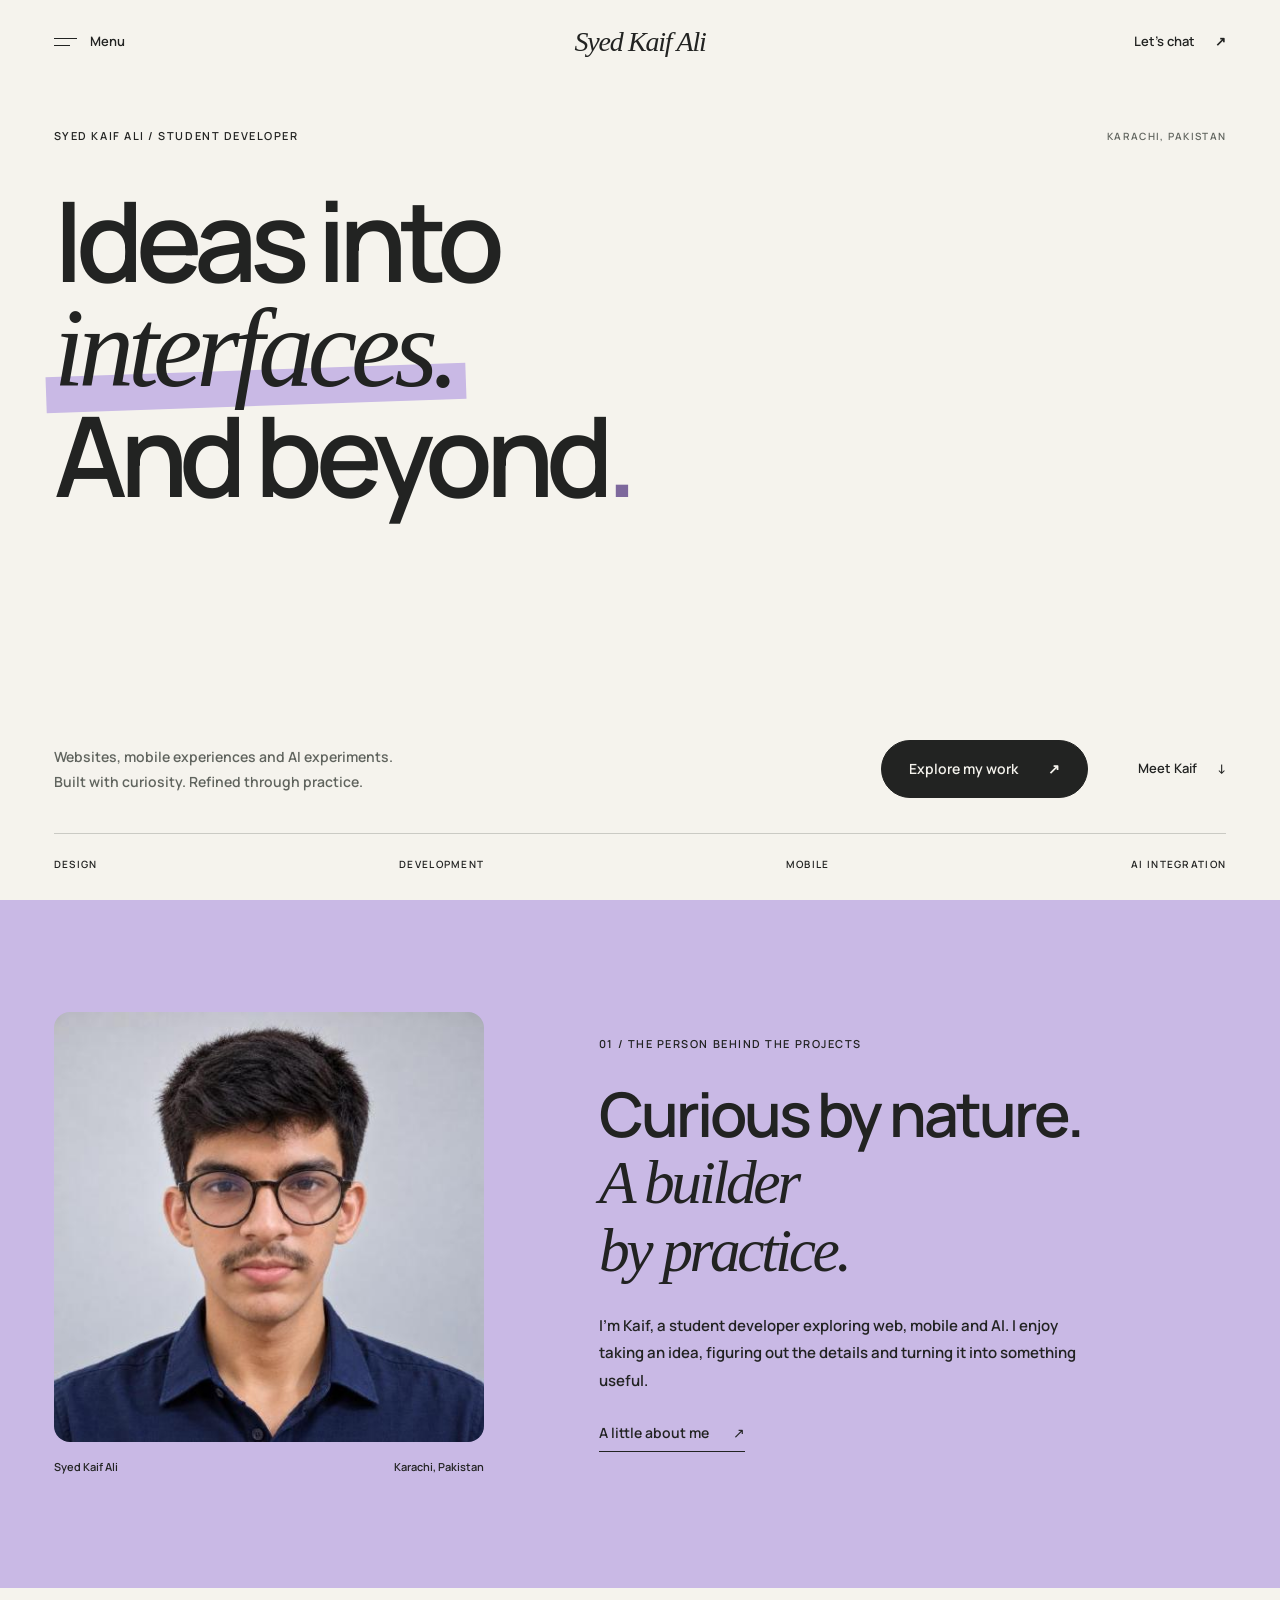
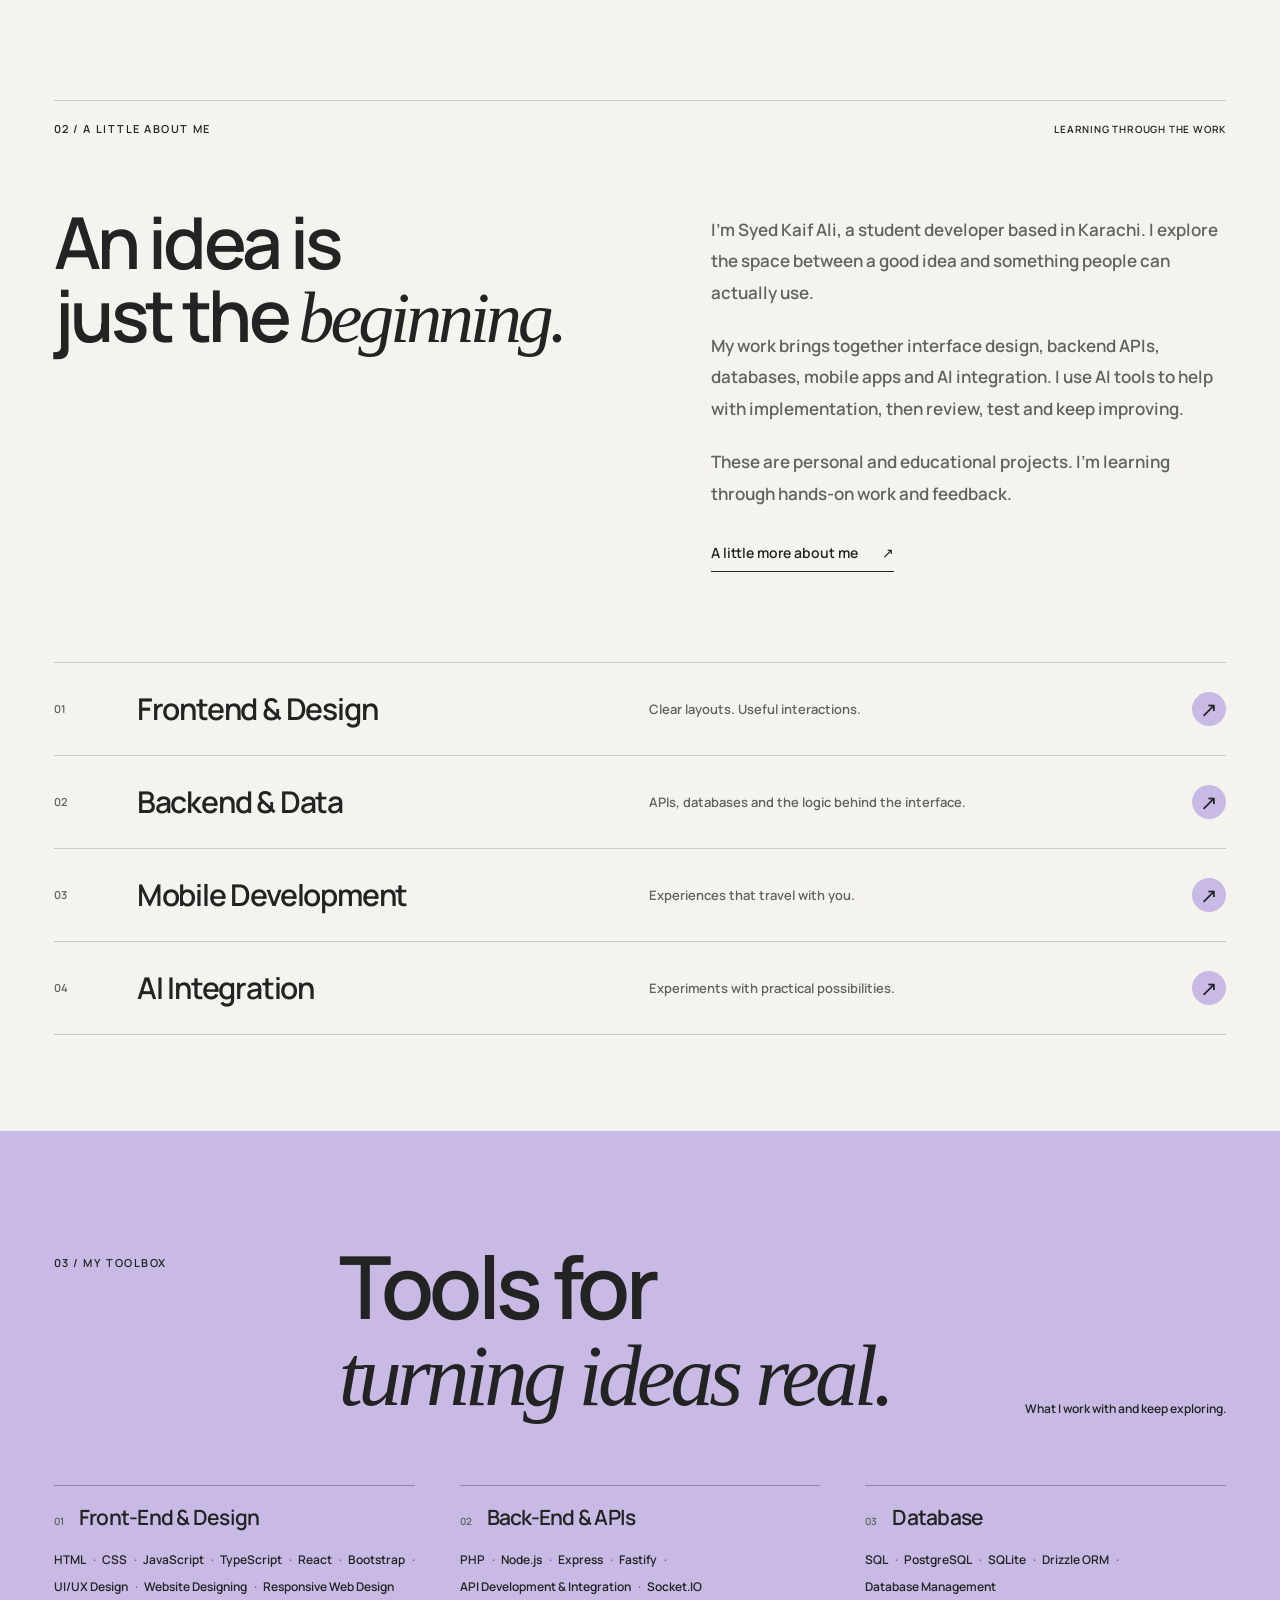
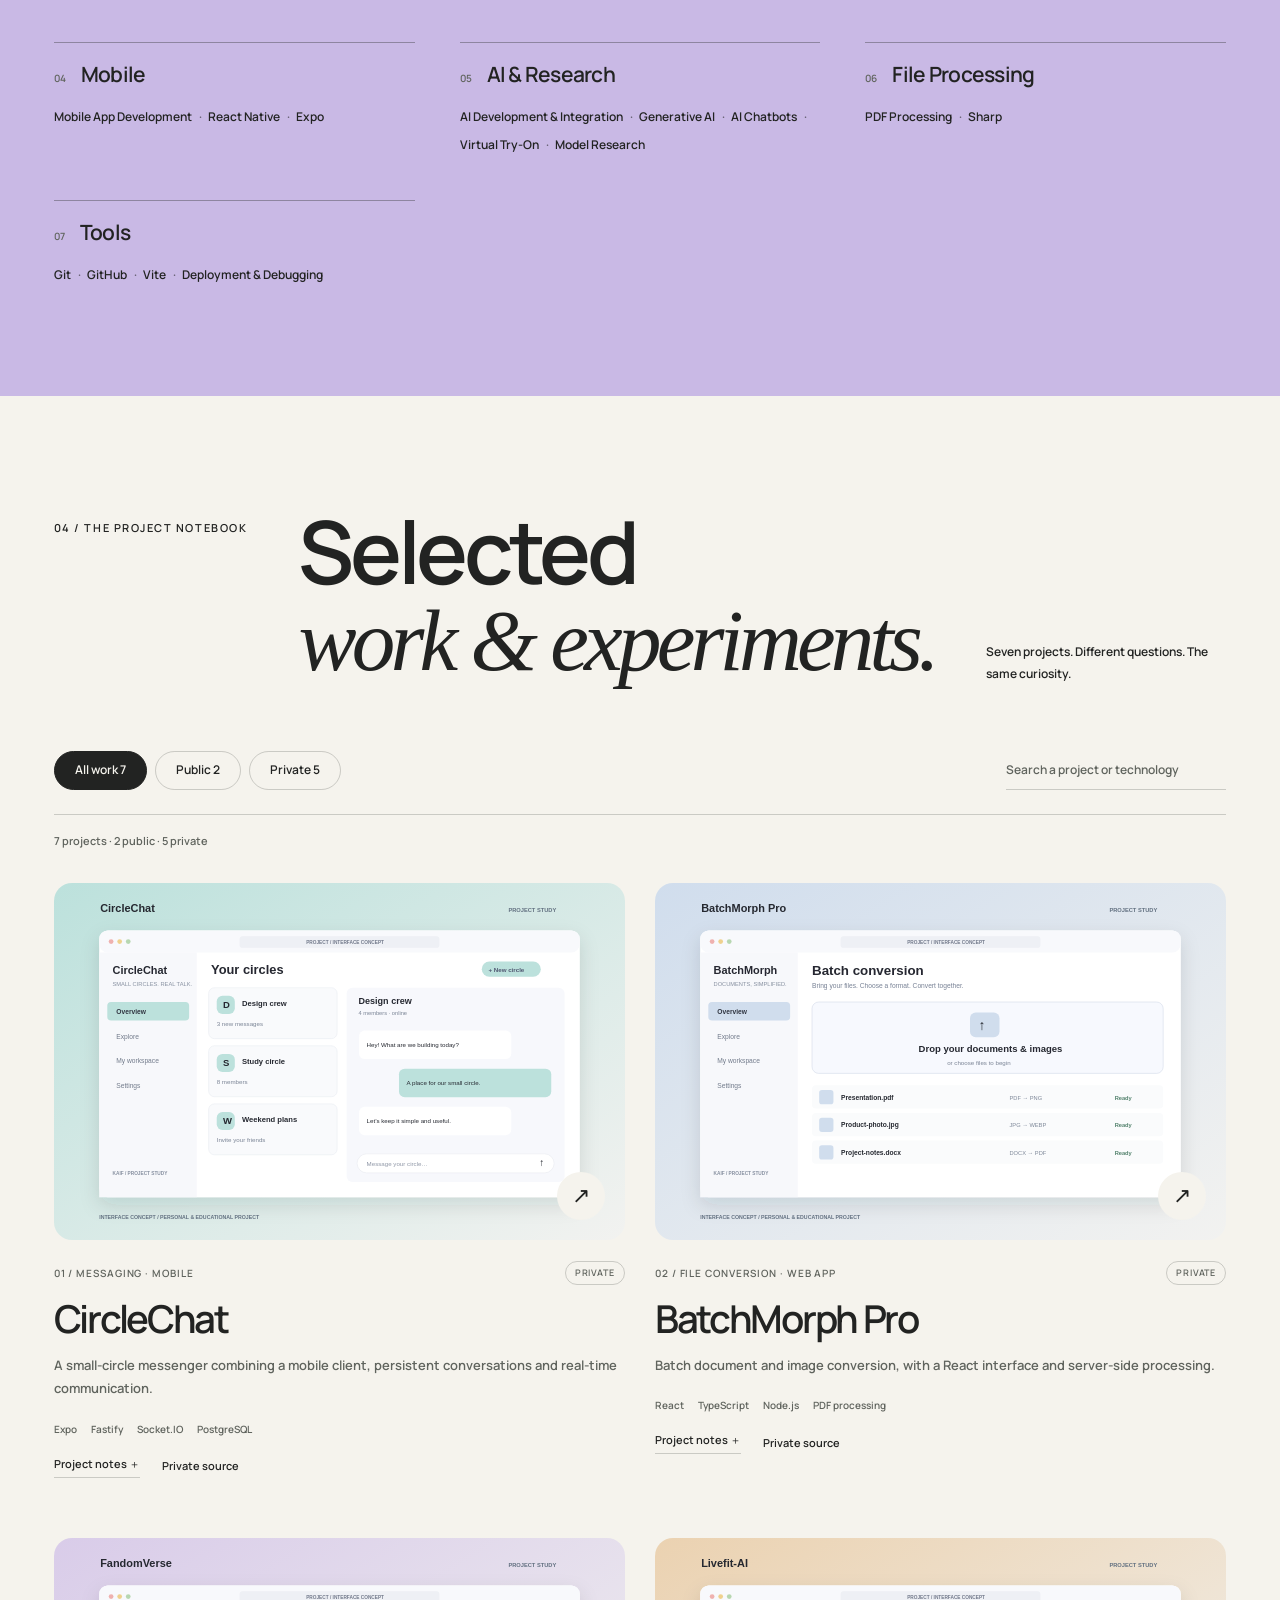
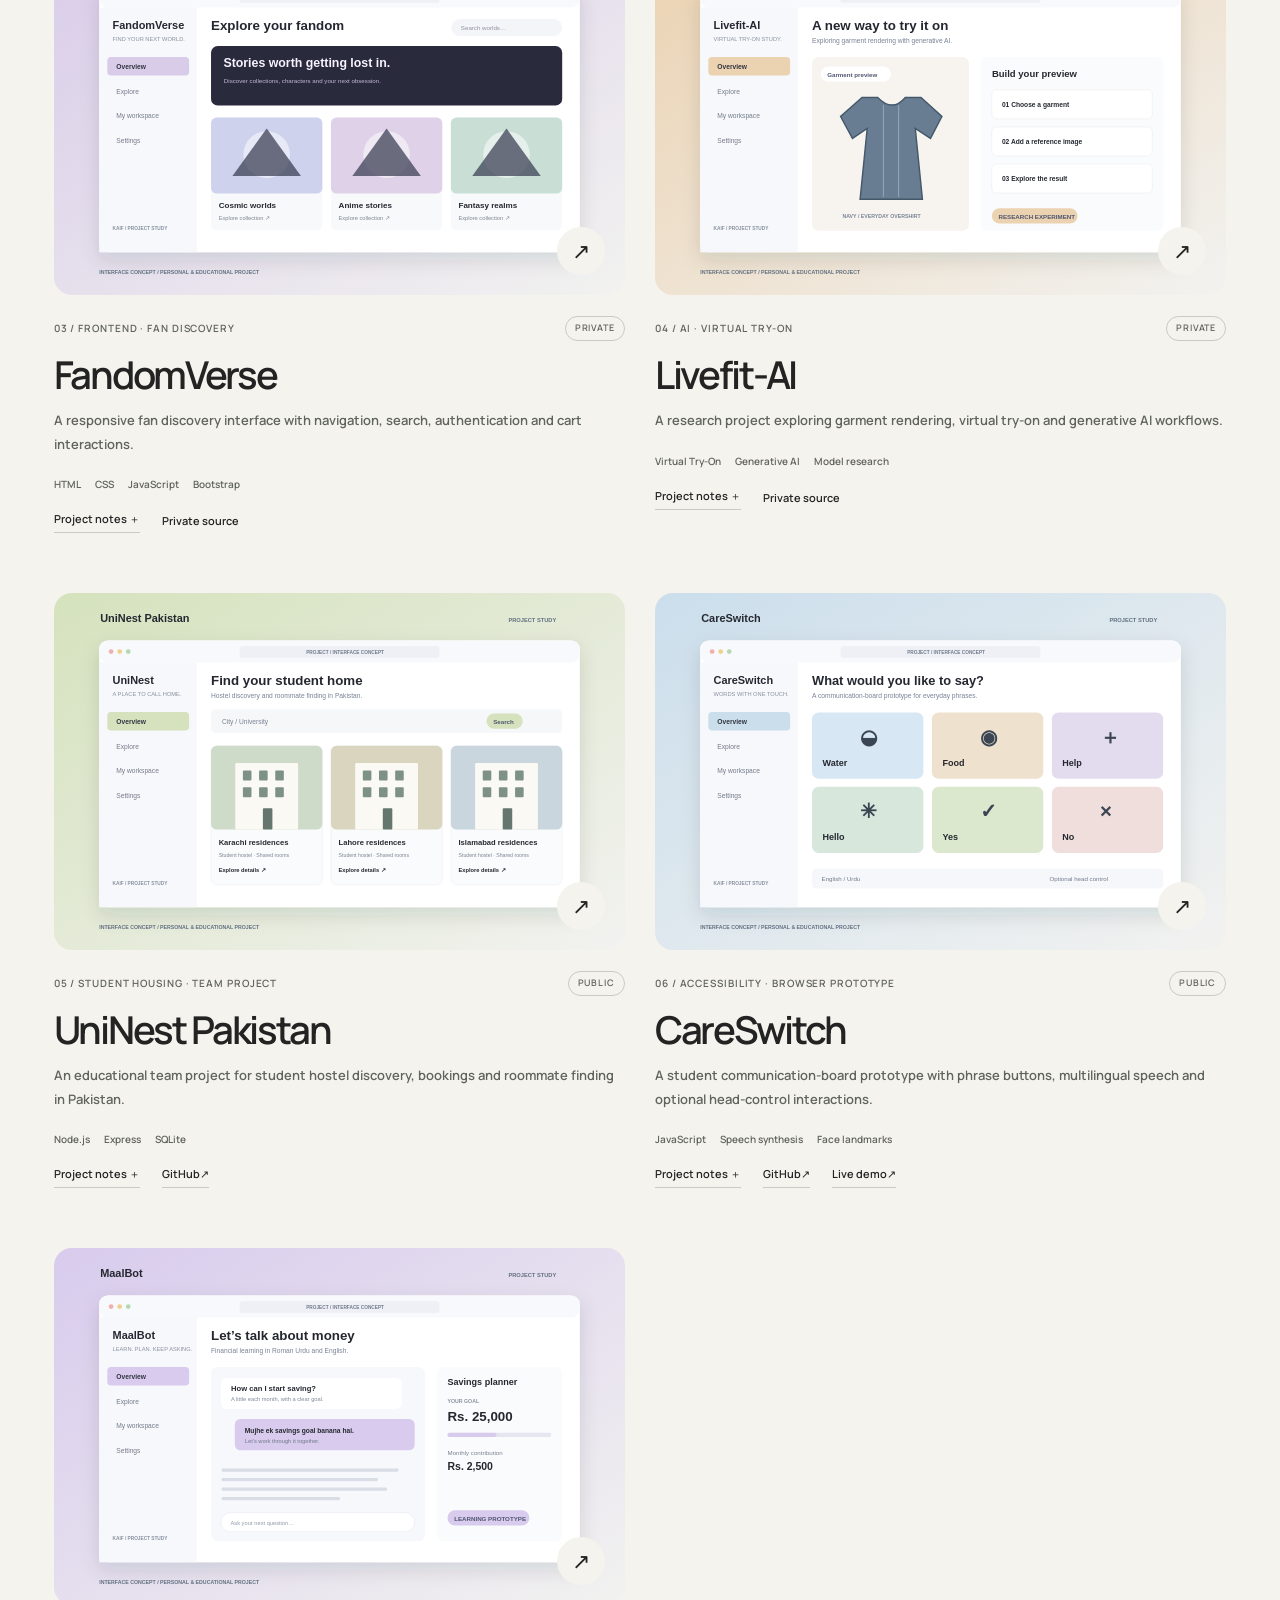
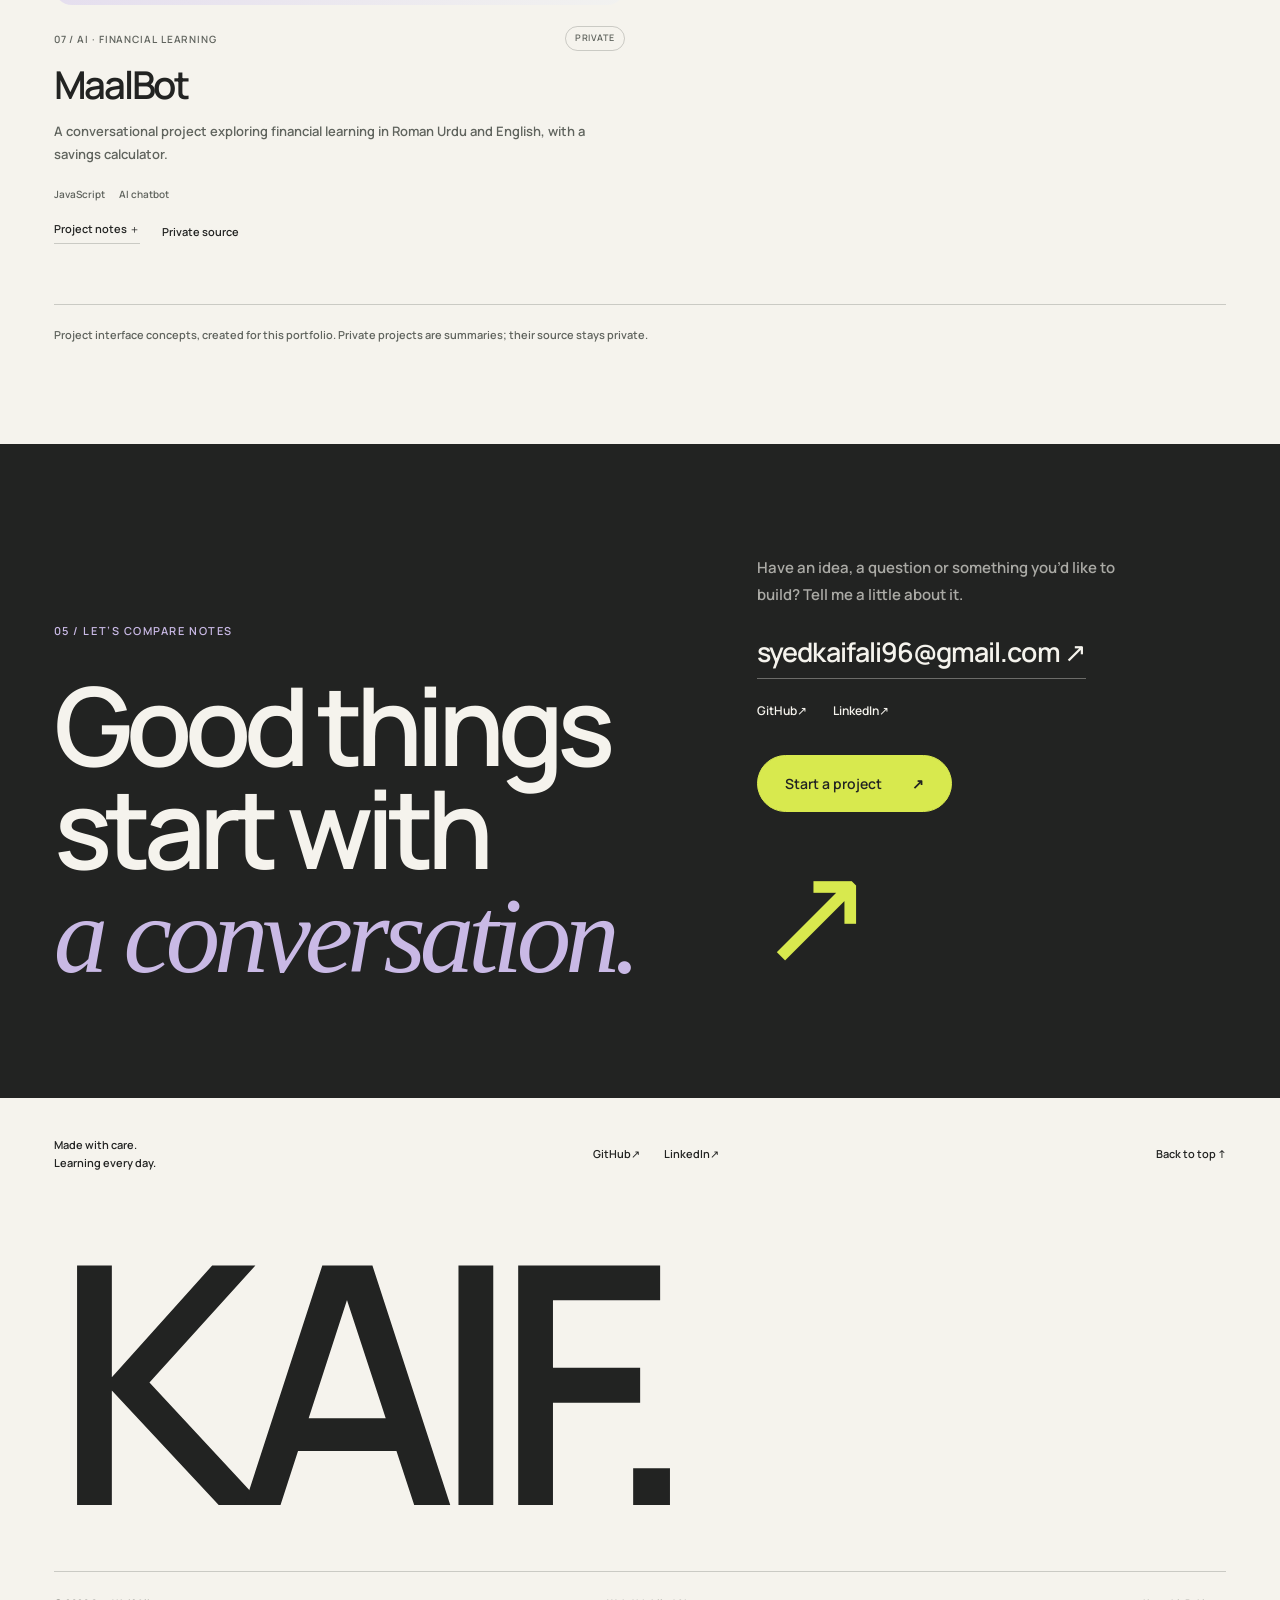
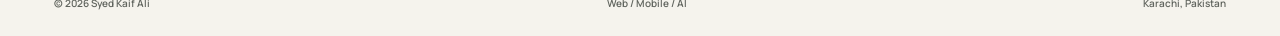
==== index.html @ d88ecb2f "Replace opening hero and fix project cover cropping and card overflow" ====
<!doctype html><html lang="en"><head><meta charset="utf-8"><meta name="viewport" content="width=device-width,initial-scale=1"><meta name="theme-color" content="#f5f3ed"><meta name="description" content="Student developer in Karachi exploring web, mobile and AI through practical projects. Explore my work, skills and ideas."><meta property="og:title" content="Syed Kaif Ali — Web, Mobile &amp; AI"><meta property="og:description" content="Student developer in Karachi exploring web, mobile and AI through practical projects. Explore my work, skills and ideas."><meta property="og:type" content="website"><meta property="og:image" content="https://syedkaifali96.github.io/kaif-web-demo/assets/kaif-photo.png"><title>Syed Kaif Ali — Web, Mobile &amp; AI</title><link rel="icon" type="image/svg+xml" href="assets/favicon.svg"><link rel="preload" href="assets/manrope.woff2" as="font" type="font/woff2" crossorigin><link rel="stylesheet" href="portfolio-v2.css?v=20261015-2"><script defer src="portfolio-v2.js"></script></head><body class="page-home"><a class="skip-link" href="#main">Skip to content</a><header class="site-nav" id="site-nav"><div class="nav-inner"><button class="nav-menu" id="menu-toggle" type="button" aria-controls="menu-panel" aria-expanded="false"><span class="menu-icon" aria-hidden="true"><span></span><span></span></span><span class="menu-label">Menu</span></button><a class="nav-brand" href="#top" aria-label="Syed Kaif Ali home">Syed Kaif Ali</a><a class="nav-contact" href="#Contact">Let’s chat <span aria-hidden="true">↗</span></a></div></header><dialog class="menu-panel" id="menu-panel" aria-labelledby="menu-title"><div class="menu-head"><p class="menu-title" id="menu-title">Explore / Kaif</p><button class="menu-close" type="button" aria-label="Close navigation">Close <span aria-hidden="true">×</span></button></div><nav class="menu-links" aria-label="Main navigation"><a href="#top"><span class="menu-link-number">01</span><span class="menu-link-name">Home</span><span aria-hidden="true">↗</span></a><a href="#about"><span class="menu-link-number">02</span><span class="menu-link-name">About</span><span aria-hidden="true">↗</span></a><a href="#skills"><span class="menu-link-number">03</span><span class="menu-link-name">Skills</span><span aria-hidden="true">↗</span></a><a href="#selected-work"><span class="menu-link-number">04</span><span class="menu-link-name">Selected work</span><span aria-hidden="true">↗</span></a><a href="#Contact"><span class="menu-link-number">05</span><span class="menu-link-name">Contact</span><span aria-hidden="true">↗</span></a></nav><div class="menu-bottom"><a href="mailto:syedkaifali96@gmail.com">syedkaifali96@gmail.com</a><div><a href="https://github.com/syedkaifali96" target="_blank" rel="noopener noreferrer">GitHub<span aria-hidden="true">↗</span></a><a href="https://www.linkedin.com/in/syed-kaif-ali-10b667430/" target="_blank" rel="noopener noreferrer">LinkedIn<span aria-hidden="true">↗</span></a></div><p>Karachi, Pakistan / English &amp; Urdu</p></div></dialog><main id="main"><section class="intro-hero" id="top" aria-labelledby="hero-title"><div class="intro-kicker"><p class="eyebrow">SYED KAIF ALI / STUDENT DEVELOPER</p><span class="intro-location">KARACHI, PAKISTAN</span></div><h1 id="hero-title">Ideas into<br><em>interfaces.</em><br>And beyond<span class="hero-period">.</span></h1><div class="intro-bottom"><p>Websites, mobile experiences and AI experiments.<br>Built with curiosity. Refined through practice.</p><a class="pill-button" href="#selected-work">Explore my work <span aria-hidden="true">↗</span></a><a class="intro-scroll" href="#statement" aria-label="Meet the person behind the projects">Meet Kaif <span aria-hidden="true">↓</span></a></div><div class="intro-strip"><span>DESIGN</span><span>DEVELOPMENT</span><span>MOBILE</span><span>AI INTEGRATION</span></div></section>
<section class="meet-section section-pad" id="statement" aria-labelledby="statement-title"><figure class="meet-portrait"><img src="assets/kaif-photo.png" width="460" height="460" loading="lazy" alt="Syed Kaif Ali wearing glasses and a navy shirt"><figcaption><span>Syed Kaif Ali</span><span>Karachi, Pakistan</span></figcaption></figure><div class="meet-copy"><p class="eyebrow">01 / THE PERSON BEHIND THE PROJECTS</p><h2 id="statement-title">Curious by nature.<br><em>A builder<br>by practice.</em></h2><p>I’m Kaif, a student developer exploring web, mobile and AI. I enjoy taking an idea, figuring out the details and turning it into something useful.</p><a class="text-link" href="#about">A little about me <span aria-hidden="true">↗</span></a></div></section>
<section class="about-section section-pad" id="about" aria-labelledby="about-title"><div class="section-top"><p class="eyebrow">02 / A LITTLE ABOUT ME</p><span>LEARNING THROUGH THE WORK</span></div><div class="about-grid"><div class="about-head"><h2 id="about-title">An idea is<br>just the <em>beginning.</em></h2></div><div class="about-copy"><p>I’m Syed Kaif Ali, a student developer based in Karachi. I explore the space between a good idea and something people can actually use.</p><p>My work brings together interface design, backend APIs, databases, mobile apps and AI integration. I use AI tools to help with implementation, then review, test and keep improving.</p><p>These are personal and educational projects. I’m learning through hands-on work and feedback.</p><div class="about-links"><a class="text-link" href="about.html">A little more about me <span aria-hidden="true">↗</span></a></div></div></div><div class="focus-list"><article class="focus-row"><span class="focus-index">01</span><h3>Frontend & Design</h3><p>Clear layouts. Useful interactions.</p><span class="focus-mark" aria-hidden="true">↗</span></article><article class="focus-row"><span class="focus-index">02</span><h3>Backend & Data</h3><p>APIs, databases and the logic behind the interface.</p><span class="focus-mark" aria-hidden="true">↗</span></article><article class="focus-row"><span class="focus-index">03</span><h3>Mobile Development</h3><p>Experiences that travel with you.</p><span class="focus-mark" aria-hidden="true">↗</span></article><article class="focus-row"><span class="focus-index">04</span><h3>AI Integration</h3><p>Experiments with practical possibilities.</p><span class="focus-mark" aria-hidden="true">↗</span></article></div></section>
<section class="skills-section section-pad" id="skills" aria-labelledby="skills-title"><div class="section-heading"><p class="eyebrow">03 / MY TOOLBOX</p><h2 id="skills-title">Tools for<br><em>turning ideas real.</em></h2><p>What I work with and keep exploring.</p></div><div class="skills-grid"><article class="skill-group"><div class="skill-head"><span>01</span><h3>Front-End &amp; Design</h3></div><ul class="skill-tags"><li>HTML</li><li>CSS</li><li>JavaScript</li><li>TypeScript</li><li>React</li><li>Bootstrap</li><li>UI/UX Design</li><li>Website Designing</li><li>Responsive Web Design</li></ul></article><article class="skill-group"><div class="skill-head"><span>02</span><h3>Back-End &amp; APIs</h3></div><ul class="skill-tags"><li>PHP</li><li>Node.js</li><li>Express</li><li>Fastify</li><li>API Development &amp; Integration</li><li>Socket.IO</li></ul></article><article class="skill-group"><div class="skill-head"><span>03</span><h3>Database</h3></div><ul class="skill-tags"><li>SQL</li><li>PostgreSQL</li><li>SQLite</li><li>Drizzle ORM</li><li>Database Management</li></ul></article><article class="skill-group"><div class="skill-head"><span>04</span><h3>Mobile</h3></div><ul class="skill-tags"><li>Mobile App Development</li><li>React Native</li><li>Expo</li></ul></article><article class="skill-group"><div class="skill-head"><span>05</span><h3>AI &amp; Research</h3></div><ul class="skill-tags"><li>AI Development &amp; Integration</li><li>Generative AI</li><li>AI Chatbots</li><li>Virtual Try-On</li><li>Model Research</li></ul></article><article class="skill-group"><div class="skill-head"><span>06</span><h3>File Processing</h3></div><ul class="skill-tags"><li>PDF Processing</li><li>Sharp</li></ul></article><article class="skill-group"><div class="skill-head"><span>07</span><h3>Tools</h3></div><ul class="skill-tags"><li>Git</li><li>GitHub</li><li>Vite</li><li>Deployment &amp; Debugging</li></ul></article></div></section>
<section class="work-section section-pad" id="selected-work" aria-labelledby="work-title"><div class="section-heading"><p class="eyebrow">04 / THE PROJECT NOTEBOOK</p><h2 id="work-title">Selected<br><em>work &amp; experiments.</em></h2><p>Seven projects. Different questions. The same curiosity.</p></div><div class="project-toolbar"><div class="project-filters" role="group" aria-label="Filter projects"><button class="filter" type="button" data-filter="all" aria-pressed="true">All work <span>7</span></button><button class="filter" type="button" data-filter="public" aria-pressed="false">Public <span>2</span></button><button class="filter" type="button" data-filter="private" aria-pressed="false">Private <span>5</span></button></div><div class="project-search"><label class="sr-only" for="repository-search">Search projects</label><input type="search" id="repository-search" placeholder="Search a project or technology" autocomplete="off"></div></div><p class="repository-count" id="filter-status" role="status" aria-live="polite">7 projects shown.</p><div class="project-grid"><article class="project-card project-featured" data-category="private" data-repository="CircleChat" data-search="circlechat circlechat messaging · mobile a small-circle messenger combining a mobile client, persistent conversations and real-time communication. expo fastify socket.io postgresql"><button class="project-visual project-open" type="button" data-project="circlechat" aria-label="Read project notes for CircleChat"><img src="assets/project-panels/circlechat.svg" width="1200" height="750" loading="lazy" alt="CircleChat project interface concept"><span class="visual-arrow" aria-hidden="true">↗</span></button><div class="project-meta"><span>01 / Messaging · Mobile</span><span class="visibility-pill private">Private</span></div><div class="project-info"><h3>CircleChat</h3><p class="project-description">A small-circle messenger combining a mobile client, persistent conversations and real-time communication.</p></div><ul class="project-tech" aria-label="Technologies"><li>Expo</li><li>Fastify</li><li>Socket.IO</li><li>PostgreSQL</li></ul><div class="project-actions"><button class="project-notes" type="button" data-project="circlechat">Project notes <span aria-hidden="true">＋</span></button><span class="private-source">Private source</span></div></article><article class="project-card" data-category="private" data-repository="batch-file-converter" data-search="batch-file-converter batchmorph pro file conversion · web app batch document and image conversion, with a react interface and server-side processing. react typescript node.js pdf processing"><button class="project-visual project-open" type="button" data-project="batch-file-converter" aria-label="Read project notes for BatchMorph Pro"><img src="assets/project-panels/batch-file-converter.svg" width="1200" height="750" loading="lazy" alt="BatchMorph Pro project interface concept"><span class="visual-arrow" aria-hidden="true">↗</span></button><div class="project-meta"><span>02 / File conversion · Web app</span><span class="visibility-pill private">Private</span></div><div class="project-info"><h3>BatchMorph Pro</h3><p class="project-description">Batch document and image conversion, with a React interface and server-side processing.</p></div><ul class="project-tech" aria-label="Technologies"><li>React</li><li>TypeScript</li><li>Node.js</li><li>PDF processing</li></ul><div class="project-actions"><button class="project-notes" type="button" data-project="batch-file-converter">Project notes <span aria-hidden="true">＋</span></button><span class="private-source">Private source</span></div></article><article class="project-card" data-category="private" data-repository="fandomverse" data-search="fandomverse fandomverse frontend · fan discovery a responsive fan discovery interface with navigation, search, authentication and cart interactions. html css javascript bootstrap"><button class="project-visual project-open" type="button" data-project="fandomverse" aria-label="Read project notes for FandomVerse"><img src="assets/project-panels/fandomverse.svg" width="1200" height="750" loading="lazy" alt="FandomVerse project interface concept"><span class="visual-arrow" aria-hidden="true">↗</span></button><div class="project-meta"><span>03 / Frontend · Fan discovery</span><span class="visibility-pill private">Private</span></div><div class="project-info"><h3>FandomVerse</h3><p class="project-description">A responsive fan discovery interface with navigation, search, authentication and cart interactions.</p></div><ul class="project-tech" aria-label="Technologies"><li>HTML</li><li>CSS</li><li>JavaScript</li><li>Bootstrap</li></ul><div class="project-actions"><button class="project-notes" type="button" data-project="fandomverse">Project notes <span aria-hidden="true">＋</span></button><span class="private-source">Private source</span></div></article><article class="project-card" data-category="private" data-repository="Livefit-Ai" data-search="livefit-ai livefit-ai ai · virtual try-on a research project exploring garment rendering, virtual try-on and generative ai workflows. virtual try-on generative ai model research"><button class="project-visual project-open" type="button" data-project="livefit-ai" aria-label="Read project notes for Livefit-AI"><img src="assets/project-panels/livefit-ai.svg" width="1200" height="750" loading="lazy" alt="Livefit-AI project interface concept"><span class="visual-arrow" aria-hidden="true">↗</span></button><div class="project-meta"><span>04 / AI · Virtual try-on</span><span class="visibility-pill private">Private</span></div><div class="project-info"><h3>Livefit-AI</h3><p class="project-description">A research project exploring garment rendering, virtual try-on and generative AI workflows.</p></div><ul class="project-tech" aria-label="Technologies"><li>Virtual Try-On</li><li>Generative AI</li><li>Model research</li></ul><div class="project-actions"><button class="project-notes" type="button" data-project="livefit-ai">Project notes <span aria-hidden="true">＋</span></button><span class="private-source">Private source</span></div></article><article class="project-card" data-category="public" data-repository="UninestPakistan" data-search="uninestpakistan uninest pakistan student housing · team project an educational team project for student hostel discovery, bookings and roommate finding in pakistan. node.js express sqlite"><button class="project-visual project-open" type="button" data-project="uninestpakistan" aria-label="Read project notes for UniNest Pakistan"><img src="assets/project-panels/uninestpakistan.svg" width="1200" height="750" loading="lazy" alt="UniNest Pakistan project interface concept"><span class="visual-arrow" aria-hidden="true">↗</span></button><div class="project-meta"><span>05 / Student housing · Team project</span><span class="visibility-pill public">Public</span></div><div class="project-info"><h3>UniNest Pakistan</h3><p class="project-description">An educational team project for student hostel discovery, bookings and roommate finding in Pakistan.</p></div><ul class="project-tech" aria-label="Technologies"><li>Node.js</li><li>Express</li><li>SQLite</li></ul><div class="project-actions"><button class="project-notes" type="button" data-project="uninestpakistan">Project notes <span aria-hidden="true">＋</span></button><a href="https://github.com/syedkaifali96/UninestPakistan" target="_blank" rel="noopener noreferrer">GitHub<span aria-hidden="true">↗</span></a></div></article><article class="project-card" data-category="public" data-repository="careswitch" data-search="careswitch careswitch accessibility · browser prototype a student communication-board prototype with phrase buttons, multilingual speech and optional head-control interactions. javascript speech synthesis face landmarks"><button class="project-visual project-open" type="button" data-project="careswitch" aria-label="Read project notes for CareSwitch"><img src="assets/project-panels/careswitch.svg" width="1200" height="750" loading="lazy" alt="CareSwitch project interface concept"><span class="visual-arrow" aria-hidden="true">↗</span></button><div class="project-meta"><span>06 / Accessibility · Browser prototype</span><span class="visibility-pill public">Public</span></div><div class="project-info"><h3>CareSwitch</h3><p class="project-description">A student communication-board prototype with phrase buttons, multilingual speech and optional head-control interactions.</p></div><ul class="project-tech" aria-label="Technologies"><li>JavaScript</li><li>Speech synthesis</li><li>Face landmarks</li></ul><div class="project-actions"><button class="project-notes" type="button" data-project="careswitch">Project notes <span aria-hidden="true">＋</span></button><a href="https://github.com/syedkaifali96/careswitch" target="_blank" rel="noopener noreferrer">GitHub<span aria-hidden="true">↗</span></a><a href="https://syedkaifali96.github.io/careswitch/" target="_blank" rel="noopener noreferrer">Live demo<span aria-hidden="true">↗</span></a></div></article><article class="project-card" data-category="private" data-repository="maalbot" data-search="maalbot maalbot ai · financial learning a conversational project exploring financial learning in roman urdu and english, with a savings calculator. javascript ai chatbot"><button class="project-visual project-open" type="button" data-project="maalbot" aria-label="Read project notes for MaalBot"><img src="assets/project-panels/maalbot.svg" width="1200" height="750" loading="lazy" alt="MaalBot project interface concept"><span class="visual-arrow" aria-hidden="true">↗</span></button><div class="project-meta"><span>07 / AI · Financial learning</span><span class="visibility-pill private">Private</span></div><div class="project-info"><h3>MaalBot</h3><p class="project-description">A conversational project exploring financial learning in Roman Urdu and English, with a savings calculator.</p></div><ul class="project-tech" aria-label="Technologies"><li>JavaScript</li><li>AI chatbot</li></ul><div class="project-actions"><button class="project-notes" type="button" data-project="maalbot">Project notes <span aria-hidden="true">＋</span></button><span class="private-source">Private source</span></div></article></div><p id="repository-empty" hidden>No projects match your search. Try another name or technology.</p><p class="project-footnote">Project interface concepts, created for this portfolio. Private projects are summaries; their source stays private.</p><dialog class="project-dialog" id="project-dialog" aria-labelledby="project-title"><button class="dialog-close" type="button" aria-label="Close project notes">×</button><p class="eyebrow">PROJECT NOTES</p><h2 id="project-title"></h2><p id="project-description"></p><ul id="project-scope"></ul><a class="pill-button" href="contact.html">Talk about a project <span aria-hidden="true">↗</span></a></dialog><script type="application/json" id="project-data">{"circlechat":{"title":"CircleChat","description":"A small-circle messenger combining a mobile client, persistent conversations and real-time communication.","scope":["Small-group messaging without relying on phone numbers.","Circles, invites, direct messaging and circle conversations.","Private repository; source access remains restricted."]},"batch-file-converter":{"title":"BatchMorph Pro","description":"Batch document and image conversion, with a React interface and server-side processing.","scope":["Document and image conversion workflows.","Work across runtime dependencies, deployment and large-file handling.","Private repository; source access remains restricted."]},"fandomverse":{"title":"FandomVerse","description":"A responsive fan discovery interface with navigation, search, authentication and cart interactions.","scope":["Responsive interface work across mobile and desktop.","Navigation, modals, toast notifications and cart UI.","Private repository; source access remains restricted."]},"livefit-ai":{"title":"Livefit-AI","description":"A research project exploring garment rendering, virtual try-on and generative AI workflows.","scope":["Garment-rendering experiments and model research.","Exploring realism, compute constraints and live webcam ideas.","Research experiment; no production-release claim.","Private repository; source access remains restricted."]},"uninestpakistan":{"title":"UniNest Pakistan","description":"An educational team project for student hostel discovery, bookings and roommate finding in Pakistan.","scope":["Educational team project; this portfolio does not claim sole authorship.","Hostel discovery, bookings, reviews and administration.","Public repository; source is available on GitHub."]},"careswitch":{"title":"CareSwitch","description":"A student communication-board prototype with phrase buttons, multilingual speech and optional head-control interactions.","scope":["Personal student prototype with a live browser demo.","Camera use is optional; face-landmark processing runs on device.","No clinical validation or emergency-use claims.","Public repository; source is available on GitHub."]},"maalbot":{"title":"MaalBot","description":"A conversational project exploring financial learning in Roman Urdu and English, with a savings calculator.","scope":["Financial-learning chatbot concept and calculator interactions.","Early prototype; its outputs are educational.","Private repository; source access remains restricted."]}}</script></section>
<section class="contact-section section-pad" id="Contact" aria-labelledby="contact-title"><div class="contact-grid"><div class="contact-head"><p class="eyebrow">05 / LET’S COMPARE NOTES</p><h2 class="contact-title" id="contact-title">Good things<br>start with<br><em>a conversation.</em></h2></div><div class="contact-details"><p>Have an idea, a question or something you’d like to build? Tell me a little about it.</p><a class="contact-email" href="mailto:syedkaifali96@gmail.com">syedkaifali96@gmail.com <span aria-hidden="true">↗</span></a><div class="contact-socials"><a href="https://github.com/syedkaifali96" target="_blank" rel="noopener noreferrer">GitHub<span aria-hidden="true">↗</span></a><a href="https://www.linkedin.com/in/syed-kaif-ali-10b667430/" target="_blank" rel="noopener noreferrer">LinkedIn<span aria-hidden="true">↗</span></a></div><a class="pill-button" href="contact.html">Start a project <span aria-hidden="true">↗</span></a><div class="contact-arrow" aria-hidden="true">↗</div></div></div></section></main><footer class="site-footer"><div class="footer-top"><p>Made with care.<br>Learning every day.</p><div><a href="https://github.com/syedkaifali96" target="_blank" rel="noopener noreferrer">GitHub<span aria-hidden="true">↗</span></a><a href="https://www.linkedin.com/in/syed-kaif-ali-10b667430/" target="_blank" rel="noopener noreferrer">LinkedIn<span aria-hidden="true">↗</span></a></div><a class="back-top" href="index.html#top">Back to top <span aria-hidden="true">↑</span></a></div><div class="footer-word" aria-hidden="true">KAIF.</div><div class="footer-bottom"><p>© 2026 Syed Kaif Ali</p><p>Web / Mobile / AI</p><p>Karachi, Pakistan</p></div></footer><noscript><p class="noscript-note">All project information is available below. Enable JavaScript for the menu, search and project notes.</p><style>.nav-menu{display:none}.project-open{cursor:default}</style></noscript></body></html>
---- portfolio-v2.css ----
@font-face{font-family:Manrope;src:url('assets/manrope.woff2') format('woff2');font-weight:200 800;font-display:swap}
:root{--cream:#f5f3ed;--ink:#222322;--lime:#d8e94e;--lilac:#c9b9e5;--muted:#60645e;--line:rgba(34,35,34,.2);--gutter:clamp(22px,4.2vw,72px);--serif:Georgia,'Times New Roman',serif;--sans:Manrope,Arial,sans-serif}
*,*::before,*::after{box-sizing:border-box}
html{scroll-behavior:smooth;scroll-padding-top:105px}
body{margin:0;background:var(--cream);color:var(--ink);font-family:var(--sans);font-size:16px;line-height:1.65;-webkit-font-smoothing:antialiased}
body.menu-open,body.dialog-open{overflow:hidden}
button,input,select,textarea{font:inherit}
button,a{-webkit-tap-highlight-color:transparent}
button{cursor:pointer}
a{color:inherit;text-decoration:none}
button{color:inherit}
img{max-width:100%;display:block}
button:focus-visible,a:focus-visible,input:focus-visible,select:focus-visible,textarea:focus-visible{outline:3px solid var(--lilac);outline-offset:6px}
::selection{background:var(--lilac);color:var(--ink)}
[hidden]{display:none!important}
h1,h2,h3,p{margin:0}
h1,h2,h3{font-weight:500;line-height:1.05;letter-spacing:-.05em}
em{font-family:var(--serif);font-weight:400;letter-spacing:-.055em}
ul{list-style:none;padding:0;margin:0}
.skip-link{position:fixed;top:12px;left:12px;transform:translateY(-150%);z-index:120;padding:10px 20px;background:var(--lime);border-radius:8px}
.skip-link:focus{transform:none}
.section-pad{padding:112px var(--gutter)}
.eyebrow{text-transform:uppercase;letter-spacing:.14em;font-size:11px;font-weight:650;line-height:1.5}
.section-top{display:flex;justify-content:space-between;align-items:center;padding-bottom:28px;border-top:1px solid var(--line);padding-top:20px}
.text-link{display:inline-flex;align-items:center;gap:24px;width:fit-content;font-size:14px;border-bottom:1px solid currentColor;padding-bottom:7px}
.text-link:hover{gap:34px}
.pill-button{display:inline-flex;justify-content:center;align-items:center;gap:30px;border:1px solid var(--ink);background:var(--ink);color:var(--cream);border-radius:100px;padding:16px 27px;font-size:14px;font-weight:600;min-height:54px;transition:background .2s,color .2s,transform .2s}
.pill-button:hover{background:var(--lime);color:var(--ink);transform:translateY(-2px)}
.site-nav{position:fixed;top:0;inset-inline:0;z-index:50;height:84px;transition:background .3s,box-shadow .3s;color:var(--ink)}
.site-nav.scrolled,.site-nav.is-scrolled{background:rgba(245,243,237,.93);backdrop-filter:blur(14px);box-shadow:0 1px 0 var(--line)}
.nav-inner{height:100%;padding:0 var(--gutter);display:grid;grid-template-columns:1fr auto 1fr;align-items:center}
.nav-menu{display:inline-flex;align-items:center;justify-self:start;gap:13px;padding:12px 0;background:none;border:0;font-size:13px;font-weight:600}
.menu-icon{width:23px;display:grid;gap:6px}
.menu-icon span{height:1px;width:23px;background:currentColor;display:block}
.menu-icon span:last-child{width:16px;transition:width .2s}
.nav-menu:hover .menu-icon span:last-child{width:23px}
.nav-brand{font-family:var(--serif);font-style:italic;font-size:28px;letter-spacing:-.045em;line-height:1;padding:10px}
.nav-contact{justify-self:end;display:flex;gap:20px;align-items:center;font-size:13px;font-weight:600;padding-block:12px}
.nav-contact:hover{border-bottom:1px solid currentColor}
dialog{color:var(--ink);border:0;padding:0;background:var(--cream)}
dialog::backdrop{background:rgba(34,35,34,.55);backdrop-filter:blur(5px)}
.menu-panel{width:100%;height:100svh;max-width:none;max-height:none;margin:0;border-radius:0;padding:32px var(--gutter);overflow:auto;background:var(--lilac)}
.menu-head{display:flex;align-items:center;justify-content:space-between;border-bottom:1px solid var(--line);padding-bottom:24px}
.menu-title{font-size:11px;text-transform:uppercase;letter-spacing:.17em}
.menu-close,.dialog-close{border:1px solid var(--line);background:none;border-radius:50%;width:45px;height:45px;display:grid;place-items:center;font-size:23px;line-height:1}
.menu-close{width:auto;border:0;border-radius:0;display:flex;gap:16px;font-size:13px;padding:8px 12px}
.menu-close span{font-size:29px}
.menu-close:hover,.dialog-close:hover{background:var(--lime)}
.menu-links{padding-block:17px}
.menu-links a{display:flex;gap:22px;align-items:baseline;padding:12px 0}
.menu-link-number{font-size:11px;letter-spacing:.05em;width:20px;color:var(--muted)}
.menu-link-name{font-size:clamp(32px,5.8vw,68px);letter-spacing:-.055em;line-height:1.05;transition:padding-left .2s}
.menu-links a:hover .menu-link-name{padding-left:14px;font-family:var(--serif);font-style:italic}
.menu-bottom{border-top:1px solid var(--line);padding-top:25px;display:flex;gap:25px;flex-wrap:wrap;font-size:12px}
.menu-bottom a:hover{text-decoration:underline;text-underline-offset:5px}
.portrait-stage{height:100svh;min-height:660px;max-height:1300px;position:relative;isolation:isolate;overflow:hidden;background:var(--lilac)}
.hero-wash{position:absolute;inset:0;z-index:-2;background:radial-gradient(ellipse at 49% 42%,rgba(245,243,237,.66),transparent 60%),linear-gradient(135deg,rgba(245,243,237,.65),transparent 65%)}
.portrait-stage::after{content:'';position:absolute;inset:55% 0 0;background:linear-gradient(transparent,rgba(34,35,34,.2));pointer-events:none;z-index:-1}
.hero-portrait{position:absolute;left:50%;bottom:-5%;transform:translateX(-50%);height:108%;width:75%;object-fit:contain;object-position:center bottom;z-index:-1;filter:drop-shadow(0 8px 28px rgba(34,35,34,.08))}
.hero-bottom{position:absolute;bottom:70px;left:var(--gutter);right:var(--gutter);display:flex;justify-content:space-between;align-items:flex-end;gap:30px}
.hero-intro .eyebrow{margin-bottom:16px}
.hero-intro h1{font-family:var(--serif);font-weight:400;font-size:clamp(60px,5.4vw,82px);letter-spacing:-.065em;line-height:.94;max-width:340px}
.hero-disciplines{font-size:12px;line-height:1.9;text-transform:uppercase;letter-spacing:.16em;text-align:right;font-weight:600;padding-bottom:6px;max-width:140px}
.hero-disciplines span{display:block}
.hero-intro>p:not(.eyebrow){font-size:13px;margin-top:18px}
.section-top>span{font-size:10px;letter-spacing:.08em}
.hero-scroll{position:absolute;bottom:30px;left:50%;transform:translateX(-50%);border:1px solid rgba(34,35,34,.45);border-radius:50%;width:44px;height:44px;display:grid;place-items:center;font-size:21px;transition:background .2s}
.hero-scroll:hover{background:var(--lime)}
.portrait-credit{position:absolute;bottom:18px;left:var(--gutter);font-size:9px;letter-spacing:.04em;color:rgba(34,35,34,.75)}
.statement-section{background:var(--ink);color:var(--cream);padding:65px var(--gutter) 88px}
.statement-section .section-top{border-color:rgba(245,243,237,.25)}
.statement-title{font-size:clamp(62px,9.4vw,154px);line-height:.98;letter-spacing:-.07em;font-weight:800;margin:38px 0 62px}
.statement-title>span{display:block}
.statement-title em{color:var(--lilac)}
.statement-bottom{display:flex;justify-content:flex-end;align-items:flex-end;gap:80px}
.statement-copy{max-width:445px;font-size:16px;color:rgba(245,243,237,.72);line-height:1.8}
.statement-bottom .text-link{flex-shrink:0;font-size:12px;white-space:nowrap}
.about-section{padding-bottom:96px}
.about-grid{display:grid;grid-template-columns:1.05fr 1fr;gap:10%;margin-top:40px;margin-bottom:90px}
.about-head h2{font-size:clamp(44px,5.6vw,83px);max-width:650px;line-height:1.02}
.about-copy{padding-top:8px;max-width:560px}
.about-copy p{color:var(--muted);margin-bottom:22px;font-size:17px;line-height:1.85}
.about-links{display:flex;gap:35px;flex-wrap:wrap;margin-top:32px}
.focus-list{border-top:1px solid var(--line)}
.focus-row{display:grid;grid-template-columns:55px 1fr 1.05fr 40px;gap:28px;align-items:center;border-bottom:1px solid var(--line);padding:29px 0}
.focus-index{font-size:11px;color:var(--muted)}
.focus-row h3{font-size:30px;letter-spacing:-.04em}
.focus-row p{font-size:13px;color:var(--muted);max-width:430px;line-height:1.8}
.focus-mark{justify-self:end;width:34px;height:34px;display:grid;place-items:center;border-radius:50%;background:var(--lilac);font-size:21px}
.skills-section{background:var(--lilac)}
.section-heading{display:flex;justify-content:space-between;align-items:flex-start;gap:35px;margin-bottom:65px}
.section-heading .eyebrow{padding-top:12px;min-width:150px}
.section-heading h2{font-size:clamp(50px,6.8vw,104px);max-width:850px;line-height:.99}
.skills-grid{display:grid;grid-template-columns:repeat(3,minmax(0,1fr));column-gap:45px;row-gap:46px}
.skill-group{border-top:1px solid rgba(34,35,34,.35);padding-top:18px}
.skill-head{display:flex;gap:15px;align-items:baseline;margin-bottom:20px}
.skill-head>span{font-size:10px;color:var(--muted)}
.skill-head h3{font-size:21px;letter-spacing:-.035em;line-height:1.25}
.skill-tags{display:flex;flex-wrap:wrap;gap:8px 16px}
.skill-tags li{font-size:12px;line-height:1.6;position:relative}
.skill-tags li:not(:last-child)::after{content:'·';position:absolute;right:-10px;opacity:.6}
.work-section{padding-bottom:100px}
.project-toolbar{display:flex;justify-content:space-between;align-items:center;gap:20px;border-bottom:1px solid var(--line);padding-bottom:24px}
.project-filters{display:flex;gap:8px;flex-wrap:wrap}
.filter{border:1px solid var(--line);border-radius:100px;background:transparent;padding:10px 20px;font-size:12px;line-height:1.4;min-height:39px;transition:background .2s,border-color .2s}
.filter[aria-pressed=true],.filter.active{background:var(--ink);color:var(--cream);border-color:var(--ink)}
.filter:hover{border-color:var(--ink)}
.project-toolbar label{display:flex;gap:10px;align-items:center;font-size:11px;text-transform:uppercase;letter-spacing:.05em}
#repository-search{background:transparent;border:0;border-bottom:1px solid var(--line);border-radius:0;padding:10px 0;width:220px;font-size:12px;color:var(--ink);outline-offset:3px}
#repository-search::placeholder{color:var(--muted)}
.repository-count{font-size:11px;color:var(--muted);padding:17px 0 32px}
.project-grid{display:grid;grid-template-columns:repeat(2,minmax(0,1fr));column-gap:30px;row-gap:65px}
.project-card{min-width:0}
.project-featured{grid-column:1/-1}
.project-visual{position:relative;overflow:hidden;border-radius:18px;background:var(--lilac);aspect-ratio:1.8}
.project-featured .project-visual{aspect-ratio:2.15}
.project-open{border:0;background:none;display:block;padding:0;width:100%;height:100%;color:var(--ink)}
.project-visual img{width:100%;height:100%;object-fit:cover;transition:transform .65s cubic-bezier(.2,.65,.2,1)}
.project-open:hover img{transform:scale(1.035)}
.visual-arrow{position:absolute;right:20px;bottom:20px;width:48px;height:48px;border-radius:50%;display:grid;place-items:center;background:var(--cream);font-size:22px;transition:transform .2s,background .2s}
.project-open:hover .visual-arrow{transform:rotate(45deg);background:var(--lime)}
.project-meta{display:flex;justify-content:space-between;gap:20px;margin-top:21px;align-items:center;font-size:10px;text-transform:uppercase;letter-spacing:.09em;color:var(--muted)}
.visibility-pill{border:1px solid var(--line);border-radius:20px;padding:4px 9px;font-size:9px;white-space:nowrap}
.project-info{margin-top:13px}
.project-info h3{font-size:clamp(30px,3.4vw,52px);letter-spacing:-.06em;line-height:1.08;overflow-wrap:anywhere}
.project-description{font-size:13px;color:var(--muted);line-height:1.8;margin-top:14px;max-width:590px}
.project-featured .project-info{display:grid;grid-template-columns:1fr 1fr;gap:30px}
.project-featured .project-description{margin-top:0}
.project-tech{display:flex;gap:6px 14px;flex-wrap:wrap;margin-top:20px;font-size:10px;color:var(--muted)}
.project-tech li{line-height:1.6}
.project-actions{display:flex;align-items:center;gap:22px;margin-top:18px;flex-wrap:wrap;font-size:11px}
.project-actions a,.project-notes{background:none;border:0;border-bottom:1px solid var(--line);border-radius:0;padding:0 0 4px;font-size:11px}
.project-actions a:hover,.project-notes:hover{border-color:var(--ink)}
.project-footnote{margin-top:70px;border-top:1px solid var(--line);padding-top:20px;font-size:11px;color:var(--muted);max-width:100%;line-height:1.8}
#repository-empty{padding:65px 0;font-size:18px;color:var(--muted)}
.project-dialog{width:min(660px,calc(100% - 32px));max-height:calc(100svh - 32px);border-radius:20px;padding:55px;overflow:auto}
.project-dialog .dialog-close{position:absolute;right:20px;top:20px}
.project-dialog .eyebrow{margin-bottom:24px}
#project-title{font-size:clamp(32px,4vw,56px);margin-bottom:25px;overflow-wrap:anywhere}
#project-description{color:var(--muted);font-size:15px;line-height:1.85}
#project-scope{margin:28px 0 35px;padding-left:18px;list-style:disc;font-size:14px;color:var(--muted)}
#project-scope li{margin-bottom:10px;padding-left:5px}
.contact-section{background:var(--ink);color:var(--cream);position:relative;overflow:hidden;padding-top:110px;padding-bottom:110px}
.contact-grid{display:grid;grid-template-columns:1.25fr 1fr;gap:10%;align-items:end;position:relative;z-index:1}
.contact-head .eyebrow{color:var(--lilac);margin-bottom:33px}
.contact-title{font-size:clamp(64px,8.5vw,130px);line-height:.95;letter-spacing:-.065em;max-width:730px}
.contact-title em{color:var(--lilac)}
.contact-details{padding-bottom:7px;max-width:520px}
.contact-details p{font-size:15px;color:rgba(245,243,237,.65);line-height:1.8;max-width:360px;margin-bottom:25px}
.contact-email{font-size:clamp(17px,2.1vw,30px);letter-spacing:-.035em;border-bottom:1px solid rgba(245,243,237,.35);padding-bottom:7px;display:inline-block;overflow-wrap:anywhere;line-height:1.4}
.contact-socials{display:flex;gap:26px;margin:22px 0 34px;font-size:12px}
.contact-socials a:hover{text-decoration:underline;text-underline-offset:5px}
.contact-section .pill-button{background:var(--lime);border-color:var(--lime);color:var(--ink)}
.contact-section .pill-button:hover{background:var(--lilac);border-color:var(--lilac)}
.contact-arrow{display:block;color:var(--lime);font-size:clamp(70px,11vw,170px);line-height:1;margin-top:28px}
.site-footer{padding:38px var(--gutter) 25px;background:var(--cream);overflow:hidden}
.footer-top{display:flex;justify-content:space-between;align-items:center;gap:25px;font-size:11px}
.footer-top a:hover{text-decoration:underline;text-underline-offset:4px}
.footer-top>div,.footer-top nav{display:flex;gap:24px}
.footer-word{font-size:clamp(120px,26vw,420px);font-weight:600;line-height:1;letter-spacing:-.075em;margin:40px 0 26px;user-select:none}
.footer-bottom{border-top:1px solid var(--line);padding-top:23px;display:flex;justify-content:space-between;gap:25px;font-size:10px;color:var(--muted)}
.back-top{color:var(--ink)}
.page-main{padding-top:84px;min-height:70vh}
.page-hero{padding:85px var(--gutter) 75px;border-bottom:1px solid var(--line)}
.page-hero .eyebrow{margin-bottom:32px}
.page-hero h1{font-size:clamp(64px,8.5vw,130px);line-height:.98;max-width:1050px}
.page-hero>p{font-size:17px;color:var(--muted);line-height:1.8;max-width:600px;margin-top:32px}
.content-section{padding:85px var(--gutter) 105px}
.page-grid{display:grid;grid-template-columns:1fr 1.12fr;gap:9%;align-items:start}
.portrait-inline{width:100%;height:auto;border-radius:20px;background:var(--lilac);max-height:800px;object-fit:contain;object-position:center bottom}
.prose p{font-size:16px;color:var(--muted);line-height:1.9;margin-bottom:25px}
.prose h2{font-size:40px;margin-bottom:30px}
.prose h3{font-size:26px;margin:38px 0 20px}
.prose ul{list-style:disc;padding-left:20px;color:var(--muted);font-size:14px;line-height:1.9}
.prose .pill-button{margin-top:22px}
.service-list{border-top:1px solid var(--line)}
.service-item{display:grid;grid-template-columns:50px 1fr 1.05fr;gap:30px;padding:40px 0;border-bottom:1px solid var(--line)}
.service-item>span{font-size:11px;color:var(--muted);padding-top:7px}
.service-item h2{font-size:clamp(32px,4vw,60px)}
.service-item p{font-size:15px;color:var(--muted);line-height:1.85;margin-bottom:20px}
.service-item ul{font-size:12px;display:flex;gap:8px 16px;flex-wrap:wrap;color:var(--muted)}
.service-item a{margin-top:25px}
.contact-section-form{padding:75px var(--gutter) 100px}
.contact-form-panel{max-width:900px;margin:0 auto}
.contact-form-panel h2{font-size:40px;margin-bottom:30px}
.contact-form-panel>p{color:var(--muted);margin-bottom:30px;font-size:14px}
.form-row{display:grid;grid-template-columns:1fr 1fr;gap:28px}
.field{margin-bottom:28px;min-width:0}
.field label{display:block;font-size:12px;font-weight:600;margin-bottom:10px}
.field input,.field select,.field textarea{display:block;width:100%;padding:15px 16px;border:1px solid rgba(34,35,34,.27);border-radius:8px;color:var(--ink);background:var(--cream);font-size:14px;line-height:1.5;min-height:53px}
.field input:hover,.field select:hover,.field textarea:hover{border-color:var(--ink)}
.field input:focus,.field select:focus,.field textarea:focus{border-color:var(--ink)}
.field textarea{min-height:185px;resize:vertical}
.field input::placeholder,.field textarea::placeholder{color:var(--muted);opacity:.75}
.field small,.field .field-hint,#message-count{font-size:10px;color:var(--muted);margin-top:7px;display:block}
.field .field-error{color:var(--ink);font-weight:650}
.field [aria-invalid=true]{border-width:2px}
.form-bottom{display:flex;justify-content:space-between;gap:25px;align-items:center;border-top:1px solid var(--line);padding-top:28px}
.form-bottom p,.form-bottom small{font-size:11px;color:var(--muted);max-width:420px}
.form-bottom button,#inquiry-form button[type=submit]{border:1px solid var(--ink);border-radius:100px;background:var(--ink);color:var(--cream);padding:15px 25px;font-size:13px;min-height:52px}
.form-bottom button:hover,#inquiry-form button[type=submit]:hover{background:var(--lime);color:var(--ink)}
#inquiry-result{margin-top:45px;padding:35px;border:1px solid var(--line);border-radius:14px;background:rgba(201,185,229,.18)}
#inquiry-result h2,#inquiry-result h3{font-size:28px;margin-bottom:18px}
#inquiry-result p{font-size:13px;color:var(--muted);margin-bottom:18px;line-height:1.8}
#inquiry-summary dl{margin:25px 0;display:grid;grid-template-columns:130px 1fr;gap:12px;font-size:13px}
#inquiry-summary dt{font-weight:650}
#inquiry-summary dd{margin:0;color:var(--muted);overflow-wrap:anywhere;white-space:pre-wrap}
#inquiry-summary p{white-space:pre-wrap;overflow-wrap:anywhere}
#edit-inquiry,#download-inquiry{background:none;border:1px solid var(--ink);border-radius:100px;padding:12px 19px;font-size:12px;margin:5px 8px 5px 0;display:inline-flex}
#send-inquiry{background:var(--ink);border:1px solid var(--ink);color:var(--cream);border-radius:100px;padding:12px 19px;font-size:12px;margin:5px 8px 5px 0;display:inline-flex}
#edit-inquiry:hover,#download-inquiry:hover,#send-inquiry:hover{background:var(--lime);color:var(--ink)}
.direct-contact{margin-top:60px;padding-top:28px;border-top:1px solid var(--line);font-size:13px;display:flex;gap:22px;flex-wrap:wrap;align-items:center}
.direct-contact a{border-bottom:1px solid var(--line);padding-bottom:3px;overflow-wrap:anywhere}
.reveal{opacity:1;transform:none}
.js-reveal .reveal:not(.is-visible){opacity:0;transform:translateY(24px)}
.js-reveal .reveal{transition:opacity .65s,transform .65s}
@media(min-width:1800px){.section-pad,.statement-section,.content-section,.page-hero,.contact-section-form{padding-inline:max(var(--gutter),calc((100vw - 1700px)/2))}}
@media(max-width:1100px){.section-pad{padding-block:85px}.hero-portrait{width:90%;height:105%}.hero-bottom{bottom:75px}.hero-intro h1{font-size:80px;max-width:420px}.statement-bottom{gap:45px}.about-grid{gap:6%}.about-head h2{font-size:60px}.focus-row{grid-template-columns:35px 1fr 1fr 30px;gap:20px}.focus-row h3{font-size:25px}.skills-grid{column-gap:30px}.contact-grid{gap:6%;grid-template-columns:1.2fr 1fr}.contact-title{font-size:88px}.contact-email{font-size:22px}.project-info h3{font-size:38px}.page-grid{gap:6%}}
@media(max-width:760px){html{scroll-padding-top:84px}.site-nav{height:72px}.nav-brand{font-size:24px}.nav-contact{font-size:11px;gap:10px}.nav-menu{font-size:11px;gap:9px}.menu-icon{width:19px}.menu-icon span{width:19px}.menu-icon span:last-child{width:13px}.section-pad{padding-block:70px}.portrait-stage{min-height:650px;max-height:1100px}.hero-portrait{width:130%;height:102%;bottom:-4%}.hero-bottom{bottom:80px;gap:15px}.hero-intro h1{font-size:64px;max-width:315px}.hero-intro .eyebrow{font-size:9px;letter-spacing:.1em;max-width:200px}.hero-disciplines{font-size:10px;letter-spacing:.08em;max-width:85px}.statement-section{padding-block:45px 65px}.statement-title{font-size:clamp(53px,11.5vw,86px);margin-block:32px 40px}.statement-bottom{display:block}.statement-copy{max-width:490px;font-size:14px}.statement-bottom .text-link{margin-top:28px}.about-grid{grid-template-columns:1fr;gap:30px;margin-block:25px 55px}.about-head h2{font-size:54px;max-width:570px}.about-copy p{font-size:15px;margin-bottom:18px}.about-links{gap:25px;margin-top:25px}.focus-row{grid-template-columns:30px 1fr 30px;gap:13px;padding:25px 0}.focus-row h3{font-size:25px}.focus-row p{grid-column:2;grid-row:2;max-width:90%;font-size:12px}.focus-mark{grid-column:3;grid-row:1/3}.section-heading{display:block;margin-bottom:38px}.section-heading .eyebrow{padding:0;margin-bottom:22px}.section-heading h2{font-size:clamp(49px,9vw,68px)}.skills-grid{grid-template-columns:1fr 1fr;gap:35px 27px}.skill-head{gap:11px}.skill-head h3{font-size:19px}.skill-tags li{font-size:11px}.project-toolbar{align-items:flex-start;gap:25px;flex-wrap:wrap}.project-toolbar label{width:100%}.project-toolbar input{flex:1}#repository-search{width:100%}.repository-count{padding-bottom:25px}.project-grid{grid-template-columns:1fr;row-gap:45px}.project-featured{grid-column:auto}.project-visual,.project-featured .project-visual{aspect-ratio:1.55}.project-featured .project-info{display:block}.project-featured .project-description{margin-top:14px}.project-info h3{font-size:38px}.project-meta{margin-top:17px}.project-tech{margin-top:16px}.project-actions{margin-top:15px}.project-footnote{margin-top:45px}.contact-grid{grid-template-columns:1fr;gap:40px}.contact-title{font-size:clamp(70px,13vw,98px);max-width:600px}.contact-head .eyebrow{margin-bottom:25px}.contact-details{max-width:100%}.contact-details p{max-width:410px;font-size:14px}.contact-email{font-size:27px}.contact-arrow{font-size:100px;margin-top:20px}.footer-top{align-items:flex-start;gap:20px}.footer-top>div,.footer-top nav{gap:15px;flex-wrap:wrap}.footer-word{margin:35px 0 25px;font-size:28vw}.footer-bottom{font-size:9px;gap:15px}.menu-panel{padding:25px}.menu-link-name{font-size:48px}.menu-bottom{gap:18px}.project-dialog{padding:55px 28px 32px}.page-main{padding-top:72px}.page-hero{padding-block:65px 50px}.page-hero h1{font-size:clamp(55px,11vw,85px)}.page-hero>p{font-size:15px;margin-top:26px}.content-section{padding-block:55px 75px}.page-grid{grid-template-columns:1fr;gap:40px}.portrait-inline{max-height:650px;max-width:550px}.prose p{font-size:15px}.service-item{grid-template-columns:28px 1fr;gap:16px;padding-block:32px}.service-item>div:last-child{grid-column:2}.service-item h2{font-size:40px}.service-item p{font-size:14px}.contact-section-form{padding-block:50px 75px}.form-row{gap:20px}.field{margin-bottom:24px}.form-bottom{align-items:flex-start;flex-direction:column}.direct-contact{margin-top:45px}}
@media(max-width:480px){:root{--gutter:22px}.nav-brand{font-size:21px;padding:10px 2px}.nav-contact{font-size:10px;gap:7px}.nav-menu{gap:7px}.menu-label{font-size:10px}.portrait-stage{min-height:620px;height:100svh}.hero-portrait{width:155%;height:99%;bottom:0;object-fit:contain}.hero-bottom{bottom:82px}.hero-intro h1{font-size:58px;max-width:230px}.hero-intro .eyebrow{font-size:8px;margin-bottom:12px}.hero-disciplines{font-size:9px;max-width:66px;line-height:2}.hero-scroll{width:39px;height:39px;bottom:28px}.portrait-credit{font-size:8px;bottom:15px}.statement-title{font-size:clamp(48px,12.2vw,63px);letter-spacing:-.065em}.statement-copy{font-size:13px}.section-top{padding-top:16px;padding-bottom:18px}.eyebrow{font-size:9px}.about-head h2{font-size:45px}.focus-row h3{font-size:22px}.focus-row p{max-width:100%}.focus-mark{width:29px;height:29px;font-size:18px}.section-heading h2{font-size:49px}.skills-grid{grid-template-columns:1fr;gap:30px}.skill-head h3{font-size:23px}.skill-tags li{font-size:12px}.filter{padding:9px 16px;font-size:11px}.project-visual,.project-featured .project-visual{aspect-ratio:1.45;border-radius:12px}.visual-arrow{right:13px;bottom:13px;width:39px;height:39px;font-size:19px}.project-info h3{font-size:33px}.project-description{font-size:12px}.project-meta{font-size:9px;gap:10px}.project-tech{font-size:9px}.project-actions{gap:19px;font-size:10px}.project-actions a,.project-notes{font-size:10px}.contact-title{font-size:72px}.contact-email{font-size:23px}.contact-socials{gap:24px}.contact-grid{gap:30px}.footer-top{display:block;font-size:10px}.footer-top>div,.footer-top nav{margin-top:18px}.footer-word{font-size:29vw;margin-top:30px}.footer-bottom{gap:12px;align-items:flex-start}.footer-bottom p{max-width:200px}.back-top{white-space:nowrap}.menu-link-name{font-size:40px}.menu-bottom{font-size:10px;gap:16px}.menu-bottom>a:first-child{flex-basis:100%}.page-hero h1{font-size:58px}.page-hero>p{font-size:14px}.prose h2{font-size:34px}.service-item h2{font-size:34px}.form-row{grid-template-columns:1fr;gap:0}.field input,.field select,.field textarea{font-size:16px}.contact-form-panel h2{font-size:32px}#inquiry-result{padding:25px 20px}#inquiry-summary dl{grid-template-columns:1fr;gap:6px}#inquiry-summary dd{margin-bottom:12px}.direct-contact{font-size:12px;gap:17px}.project-dialog{padding-inline:23px}.pill-button{font-size:12px;padding:14px 24px;min-height:50px}}
@media(prefers-reduced-motion:reduce){html{scroll-behavior:auto}*,*::before,*::after{animation:none!important;transition:none!important}.js-reveal .reveal:not(.is-visible){opacity:1;transform:none}.project-open:hover img{transform:none}}
.sr-only{position:absolute!important;width:1px!important;height:1px!important;padding:0;margin:-1px;overflow:hidden;clip:rect(0,0,0,0);white-space:nowrap;border:0}
.page-home .site-nav:not(.is-scrolled) .nav-brand{color:var(--cream);text-shadow:0 1px 8px rgba(34,35,34,.25)}
.page-home .hero-portrait{left:55%}
.contact-section-form{display:grid;grid-template-columns:.75fr 1.25fr;gap:70px;align-items:start}
.contact-aside h2{font-size:clamp(36px,4vw,58px);line-height:1.08;margin:18px 0 22px}
.contact-aside>p{font-size:14px;line-height:1.8;color:var(--muted)}
.contact-symbol{font-size:65px;line-height:1;color:var(--ink)}
.contact-aside .direct-contact{margin:26px 0 0;display:flex;flex-direction:column;align-items:flex-start;gap:12px;padding-top:22px}
.contact-footnote{margin-top:32px;font-size:12px;line-height:1.8;color:var(--muted)}
.contact-footnote .eyebrow{margin-bottom:12px;color:var(--ink)}
.contact-form-panel{width:100%;min-width:0}
#inquiry-summary{margin:25px 0;display:grid;grid-template-columns:110px 1fr;gap:14px;font-size:13px}
.portrait-inline{margin:0;overflow:hidden}
.portrait-inline img{width:100%;height:auto}
.portrait-inline figcaption{font-size:10px;padding:15px 20px}
.noscript-note{padding:20px;text-align:center;font-size:12px}
.project-search{min-width:220px}
.section-heading>p:not(.eyebrow){font-size:12px;max-width:240px;align-self:flex-end;line-height:1.8}
@media(max-width:1100px){.contact-section-form{gap:40px}.hero-intro h1{font-size:68px;max-width:320px}}
@media(max-width:760px){.contact-section-form{grid-template-columns:1fr;gap:35px}.contact-aside .direct-contact{flex-direction:row;flex-wrap:wrap}.contact-footnote{display:none}.menu-panel{height:100svh;max-height:none}.section-heading>p:not(.eyebrow){margin-top:20px;max-width:390px}.project-search{width:100%}.hero-intro h1{font-size:60px;max-width:300px}.section-top>span{max-width:130px;text-align:right}}
@media(max-width:480px){.hero-intro h1{font-size:53px;max-width:220px}.hero-intro>p:not(.eyebrow){font-size:10px;max-width:170px}.page-home .hero-portrait{left:57%}#inquiry-summary{grid-template-columns:80px 1fr;gap:12px}.contact-title{font-size:clamp(52px,15vw,72px)}.contact-email{font-size:20px}}
.hero-bottom{color:var(--cream);text-shadow:0 2px 14px rgba(34,35,34,.42)}.hero-intro .eyebrow{color:var(--cream)}.hero-intro>p:not(.eyebrow){color:var(--cream)}.service-item{grid-template-columns:50px 1fr}@media(max-width:760px){.service-item{grid-template-columns:28px 1fr}}
.hero-portrait{max-width:none}@media(max-width:480px){.hero-portrait{width:180%;height:104%;bottom:-3%}}
@media(min-width:1101px){.hero-bottom{color:var(--ink);text-shadow:none}.hero-intro .eyebrow,.hero-intro>p:not(.eyebrow){color:var(--ink)}}
/* Text-led opening, a separate portrait and stable project card sizing. */
.page-home .site-nav:not(.is-scrolled) .nav-brand{color:var(--ink);text-shadow:none}
.intro-hero{padding:128px var(--gutter) 28px;min-height:100svh;display:flex;flex-direction:column;background:var(--cream)}
.intro-kicker{display:flex;justify-content:space-between;align-items:center;gap:20px}
.intro-location{font-size:10px;letter-spacing:.13em;color:var(--muted)}
.intro-hero h1{font-size:clamp(72px,8.7vw,156px);line-height:.94;font-weight:700;letter-spacing:-.065em;margin:42px 0}
.intro-hero h1 em{position:relative;isolation:isolate;white-space:nowrap}
.intro-hero h1 em::after{content:'';position:absolute;bottom:4%;left:-2%;right:-3%;height:29%;background:var(--lilac);z-index:-1;transform:rotate(-2deg)}
.hero-period{color:#7d689c}
.intro-bottom{display:grid;grid-template-columns:1fr auto auto;gap:50px;align-items:center;margin-top:auto;padding:0 0 35px}
.intro-bottom>p{font-size:14px;color:var(--muted);line-height:1.8}
.intro-scroll{font-size:13px;display:flex;gap:20px;align-items:center}
.intro-strip{border-top:1px solid var(--line);padding-top:22px;display:flex;gap:30px;justify-content:space-between;font-size:10px;letter-spacing:.13em}
.meet-section{background:var(--lilac);display:grid;grid-template-columns:minmax(280px,430px) 1fr;gap:clamp(40px,9vw,150px);align-items:center}
.meet-portrait{margin:0;width:100%;max-width:430px}
.meet-portrait img{width:100%;height:auto;aspect-ratio:1;object-fit:contain;border-radius:16px}
.meet-portrait figcaption{display:flex;justify-content:space-between;gap:20px;font-size:11px;margin-top:16px}
.meet-copy h2{font-size:clamp(46px,4.8vw,78px);margin:28px 0;line-height:1.08}
.meet-copy>p:not(.eyebrow){font-size:15px;max-width:500px;line-height:1.85}
.meet-copy .text-link{margin-top:26px}
.menu-bottom>div{display:flex;gap:22px}
.project-grid{align-items:start;row-gap:60px}
.project-card{display:flex;flex-direction:column;min-width:0}
.project-featured{grid-column:auto}
.project-open{height:auto;flex:none}
.project-visual,.project-featured .project-visual{aspect-ratio:1.6;width:100%;display:block;position:relative}
.project-visual img{position:absolute;inset:0;width:100%;height:100%;object-fit:contain;transform:none}
.project-open:hover img{transform:none}
.project-featured .project-info{display:block}
.project-featured .project-description{margin-top:14px}
.project-info h3{font-size:clamp(30px,3vw,46px)}
.project-footnote{clear:both;position:static;margin-top:60px}
.portrait-inline{background:none;max-height:none}
.portrait-inline img{border-radius:16px}
@media(max-width:1100px){.intro-bottom{gap:26px}.intro-hero h1{font-size:clamp(72px,10vw,120px)}.meet-section{gap:45px}.meet-copy h2{font-size:52px}}
@media(max-width:760px){.intro-hero{padding-top:108px;min-height:100svh}.intro-kicker{align-items:flex-start}.intro-kicker .eyebrow{max-width:190px}.intro-location{max-width:100px;text-align:right;line-height:1.6}.intro-hero h1{font-size:clamp(59px,10.8vw,90px);margin:55px 0}.intro-bottom{grid-template-columns:1fr auto;gap:26px}.intro-bottom>p{grid-column:1/-1}.intro-bottom .pill-button{justify-self:start}.intro-strip{gap:14px;font-size:8px;letter-spacing:.05em}.meet-section{grid-template-columns:1fr;gap:40px}.meet-portrait{max-width:360px}.meet-copy h2{font-size:52px}.project-info h3{font-size:35px}}
@media(max-width:480px){.intro-hero{padding-top:103px;padding-bottom:22px;min-height:100svh}.intro-hero h1{font-size:clamp(52px,13.6vw,65px);margin:55px 0}.intro-kicker .eyebrow{font-size:9px;max-width:180px}.intro-location{font-size:8px;max-width:90px}.intro-bottom{gap:20px;padding-bottom:28px}.intro-bottom>p{font-size:12px}.intro-scroll{gap:10px;font-size:11px}.intro-strip{gap:9px;font-size:7px}.meet-copy h2{font-size:44px}.meet-copy>p:not(.eyebrow){font-size:14px}.meet-portrait{max-width:100%}.project-visual,.project-featured .project-visual{aspect-ratio:1.6}.visual-arrow{width:34px;height:34px;right:10px;bottom:10px;font-size:18px}.project-meta{gap:12px;font-size:8px}.project-footnote{margin-top:45px}}
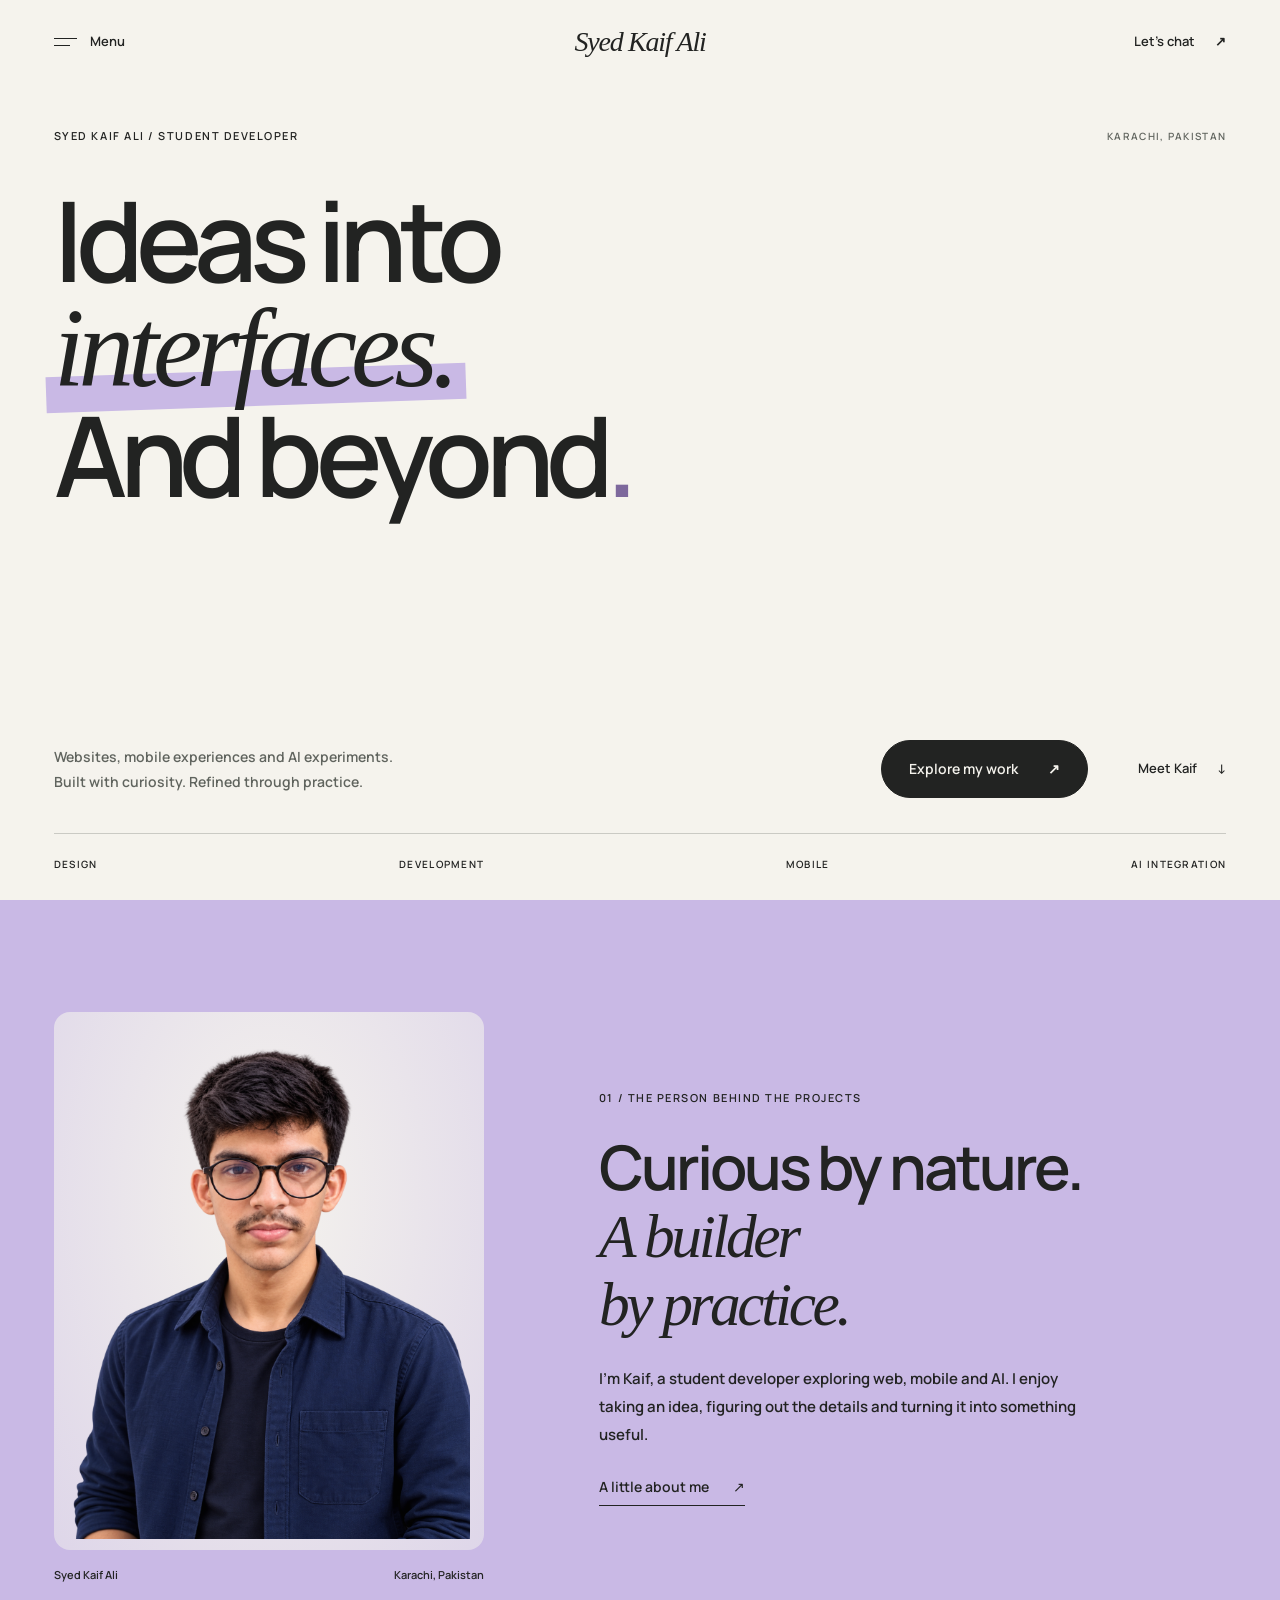
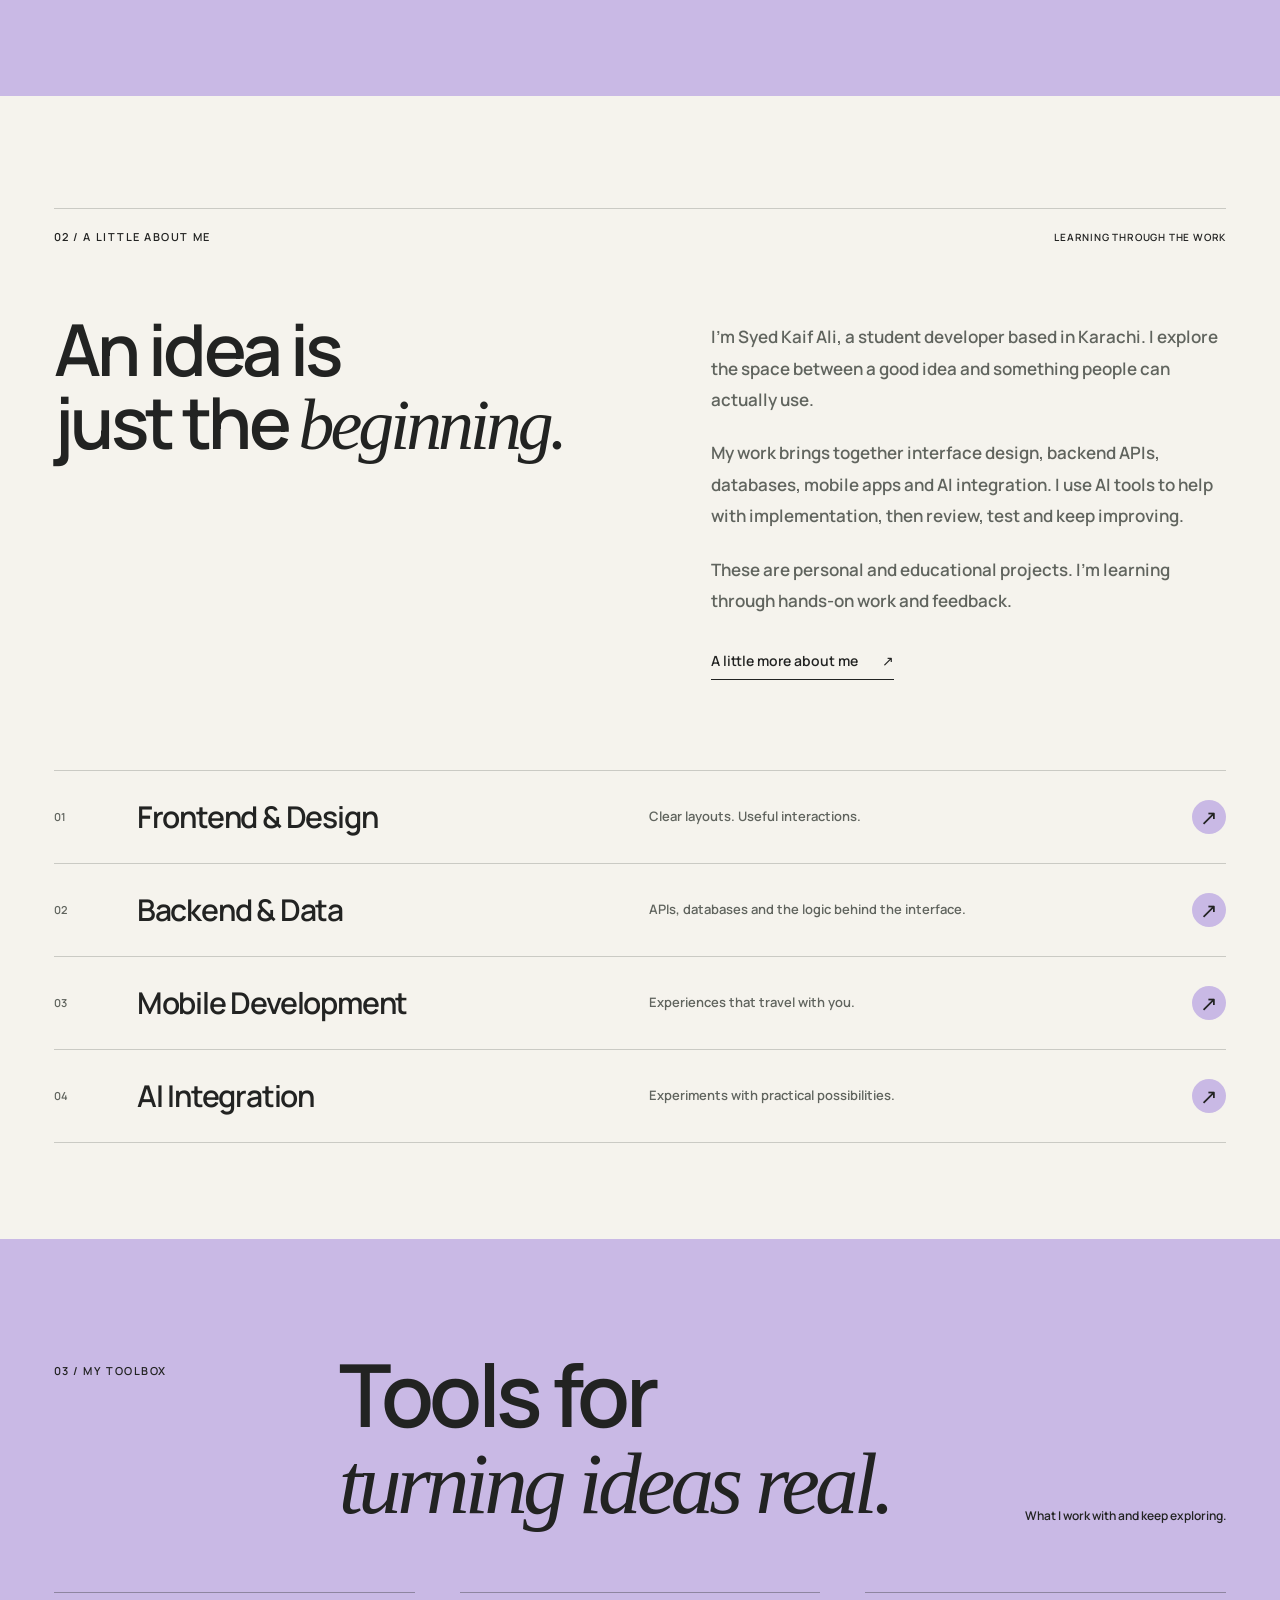
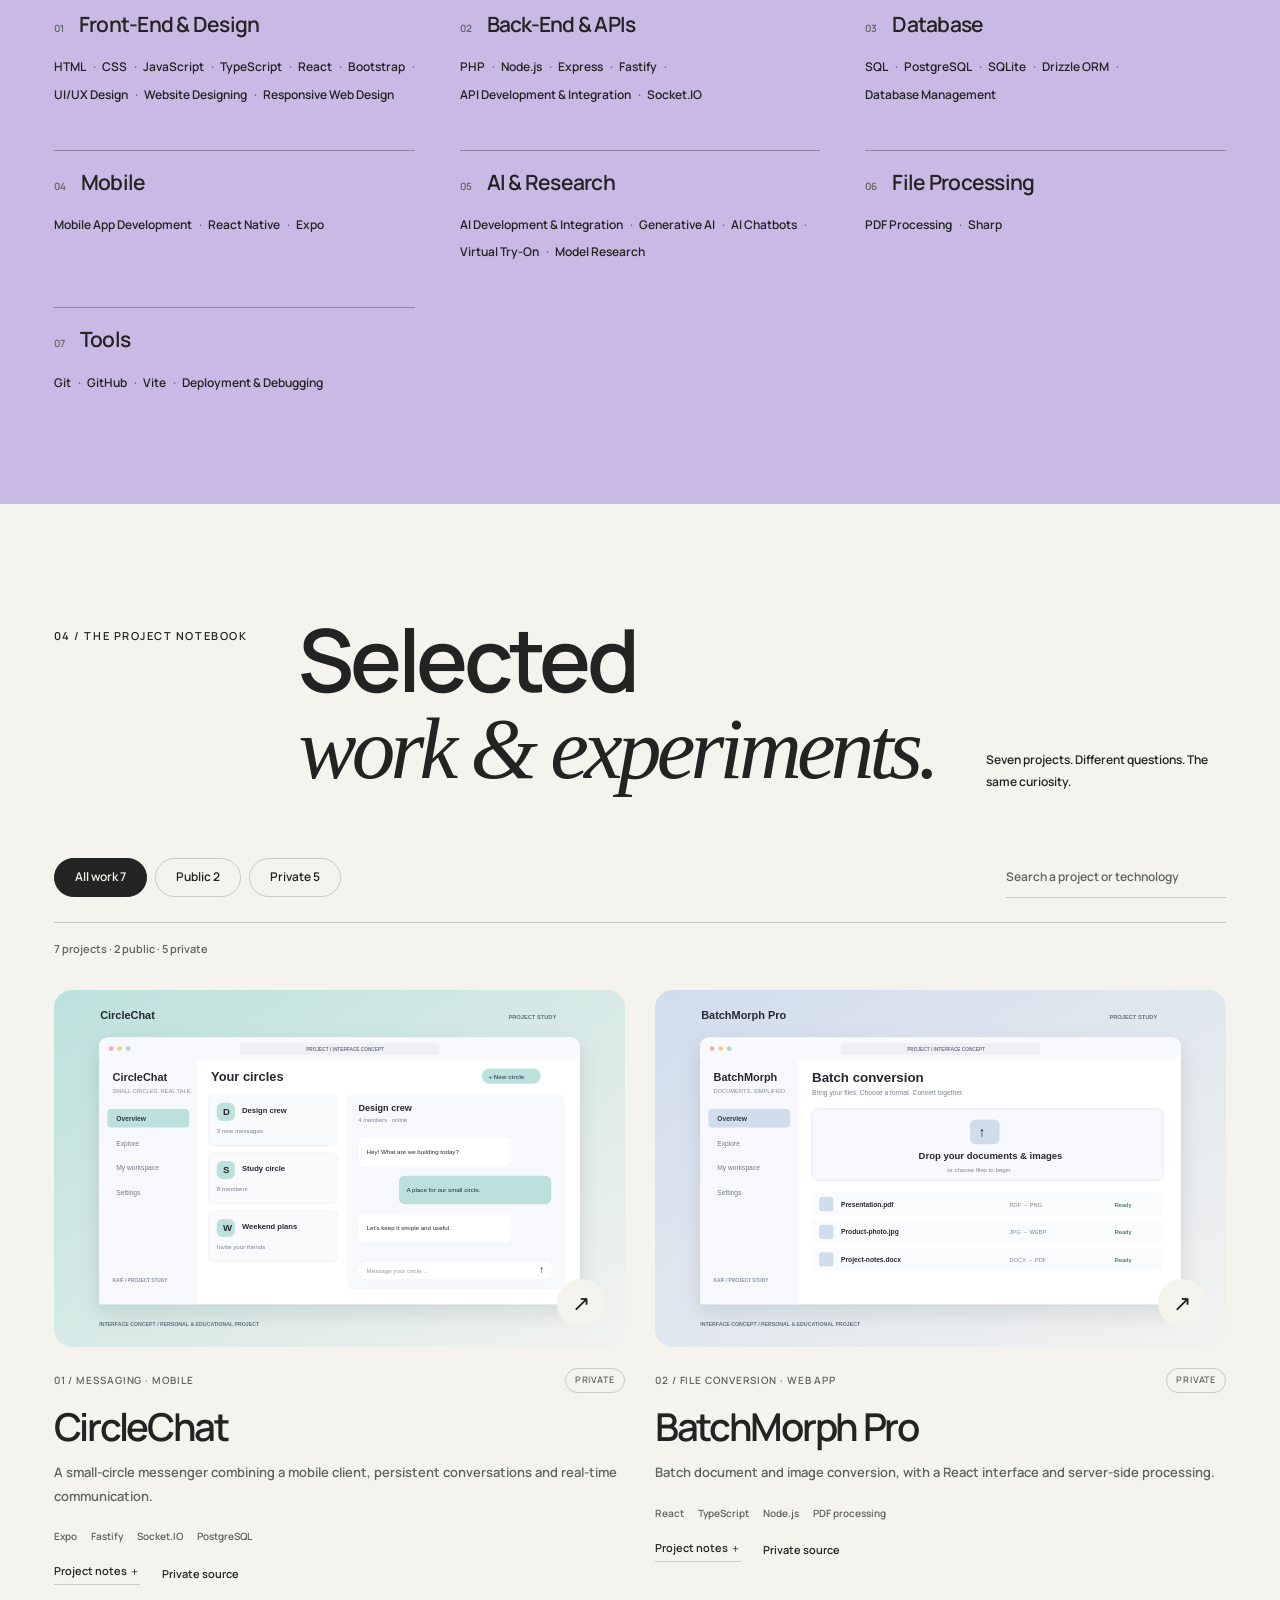
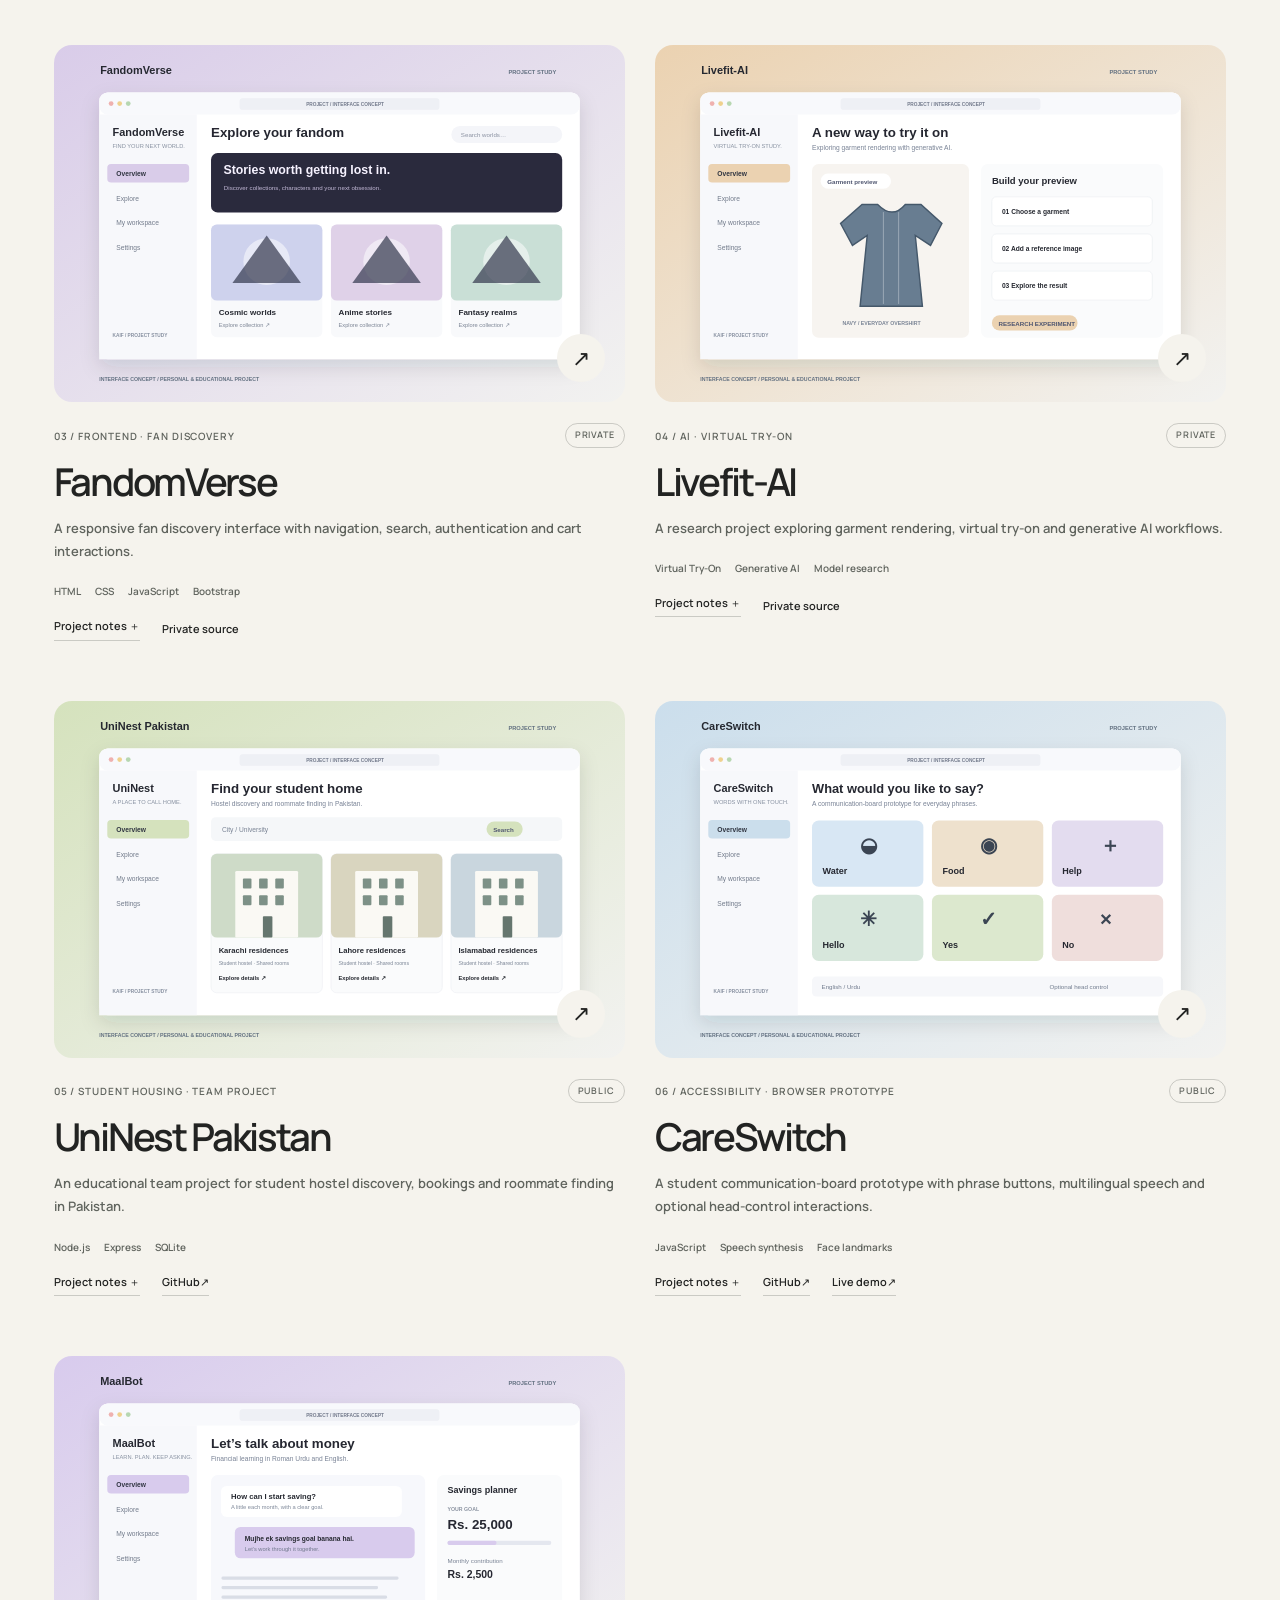
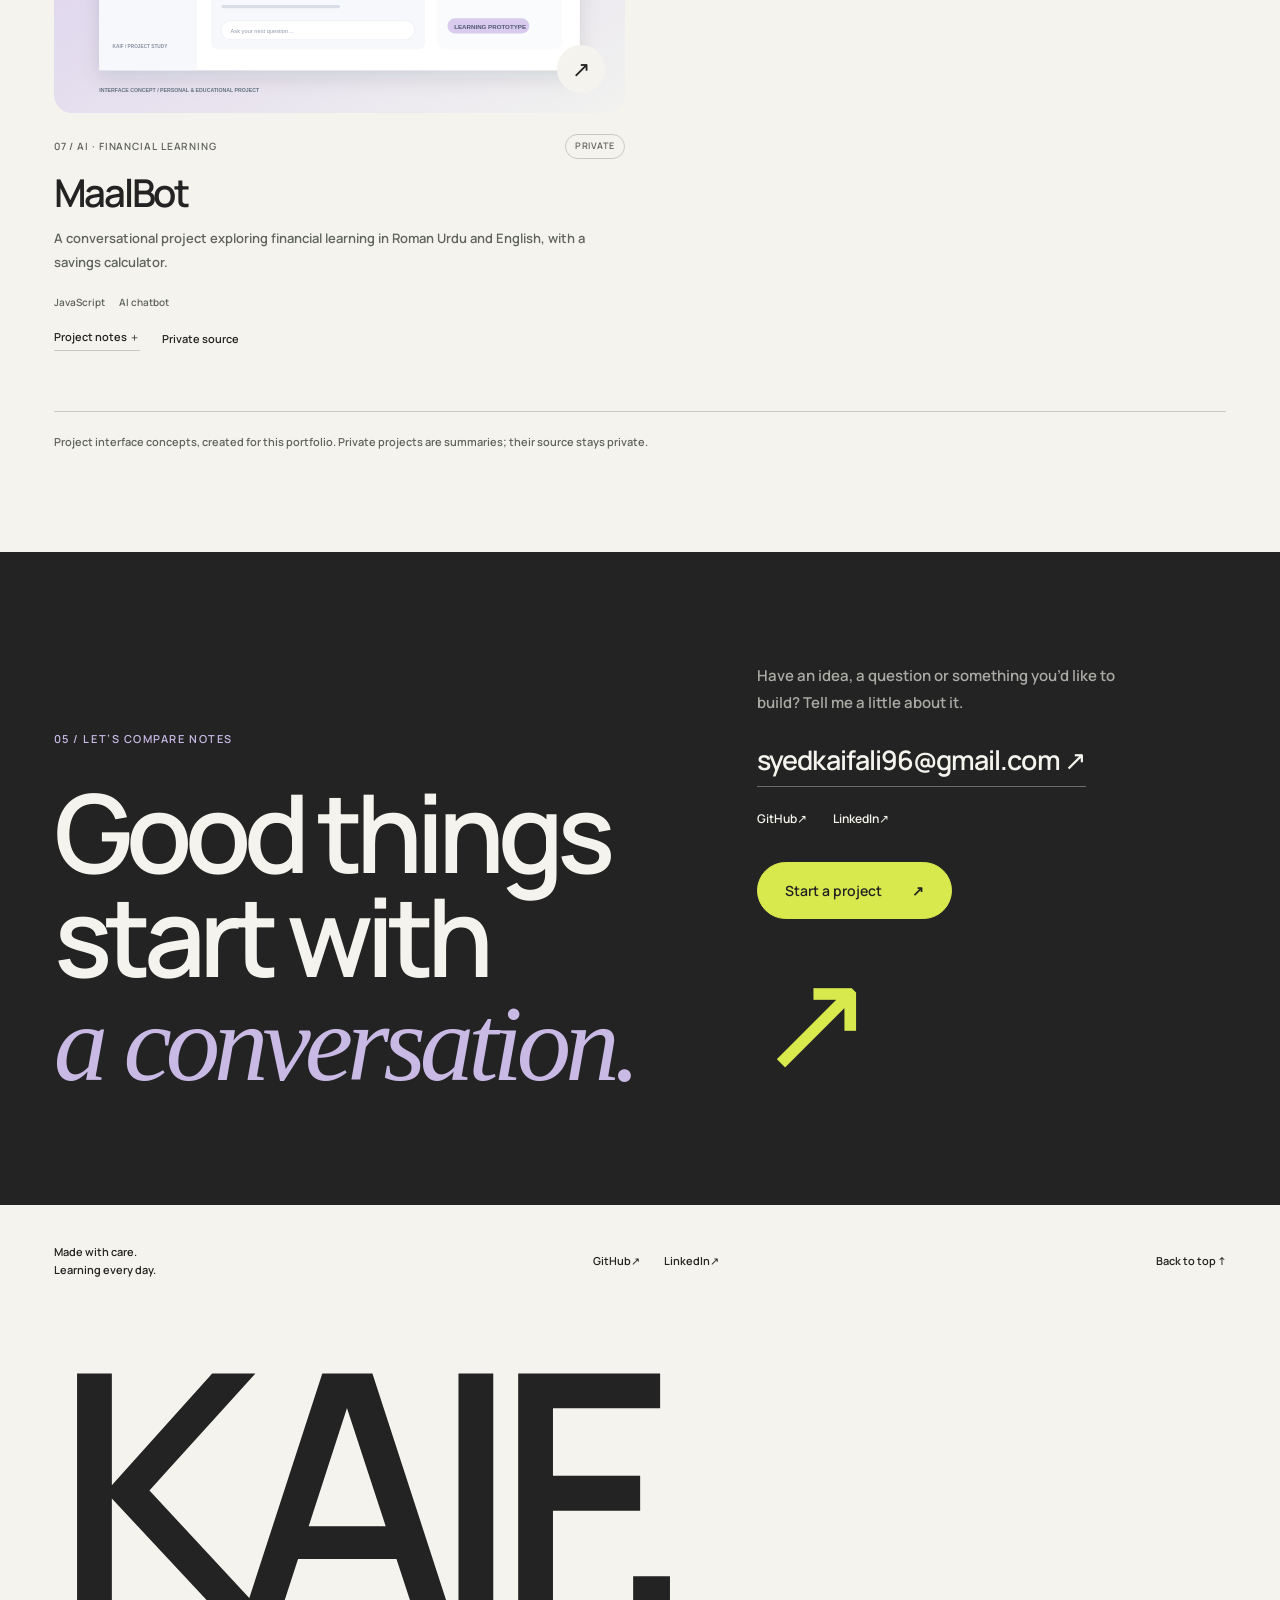
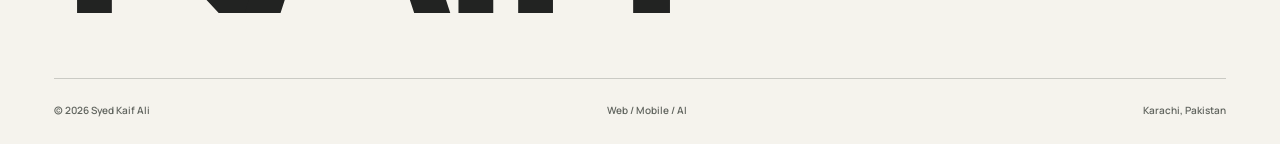
==== commit 0207b550: "Fix external navigation, restore editorial portrait and verify responsive pages" ====
--- a/index.html
+++ b/index.html
@@ -1,6 +1,6 @@
-<!doctype html><html lang="en"><head><meta charset="utf-8"><meta name="viewport" content="width=device-width,initial-scale=1"><meta name="theme-color" content="#f5f3ed"><meta name="description" content="Student developer in Karachi exploring web, mobile and AI through practical projects. Explore my work, skills and ideas."><meta property="og:title" content="Syed Kaif Ali — Web, Mobile &amp; AI"><meta property="og:description" content="Student developer in Karachi exploring web, mobile and AI through practical projects. Explore my work, skills and ideas."><meta property="og:type" content="website"><meta property="og:image" content="https://syedkaifali96.github.io/kaif-web-demo/assets/kaif-photo.png"><title>Syed Kaif Ali — Web, Mobile &amp; AI</title><link rel="icon" type="image/svg+xml" href="assets/favicon.svg"><link rel="preload" href="assets/manrope.woff2" as="font" type="font/woff2" crossorigin><link rel="stylesheet" href="portfolio-v2.css?v=20261015-2"><script defer src="portfolio-v2.js"></script></head><body class="page-home"><a class="skip-link" href="#main">Skip to content</a><header class="site-nav" id="site-nav"><div class="nav-inner"><button class="nav-menu" id="menu-toggle" type="button" aria-controls="menu-panel" aria-expanded="false"><span class="menu-icon" aria-hidden="true"><span></span><span></span></span><span class="menu-label">Menu</span></button><a class="nav-brand" href="#top" aria-label="Syed Kaif Ali home">Syed Kaif Ali</a><a class="nav-contact" href="#Contact">Let’s chat <span aria-hidden="true">↗</span></a></div></header><dialog class="menu-panel" id="menu-panel" aria-labelledby="menu-title"><div class="menu-head"><p class="menu-title" id="menu-title">Explore / Kaif</p><button class="menu-close" type="button" aria-label="Close navigation">Close <span aria-hidden="true">×</span></button></div><nav class="menu-links" aria-label="Main navigation"><a href="#top"><span class="menu-link-number">01</span><span class="menu-link-name">Home</span><span aria-hidden="true">↗</span></a><a href="#about"><span class="menu-link-number">02</span><span class="menu-link-name">About</span><span aria-hidden="true">↗</span></a><a href="#skills"><span class="menu-link-number">03</span><span class="menu-link-name">Skills</span><span aria-hidden="true">↗</span></a><a href="#selected-work"><span class="menu-link-number">04</span><span class="menu-link-name">Selected work</span><span aria-hidden="true">↗</span></a><a href="#Contact"><span class="menu-link-number">05</span><span class="menu-link-name">Contact</span><span aria-hidden="true">↗</span></a></nav><div class="menu-bottom"><a href="mailto:syedkaifali96@gmail.com">syedkaifali96@gmail.com</a><div><a href="https://github.com/syedkaifali96" target="_blank" rel="noopener noreferrer">GitHub<span aria-hidden="true">↗</span></a><a href="https://www.linkedin.com/in/syed-kaif-ali-10b667430/" target="_blank" rel="noopener noreferrer">LinkedIn<span aria-hidden="true">↗</span></a></div><p>Karachi, Pakistan / English &amp; Urdu</p></div></dialog><main id="main"><section class="intro-hero" id="top" aria-labelledby="hero-title"><div class="intro-kicker"><p class="eyebrow">SYED KAIF ALI / STUDENT DEVELOPER</p><span class="intro-location">KARACHI, PAKISTAN</span></div><h1 id="hero-title">Ideas into<br><em>interfaces.</em><br>And beyond<span class="hero-period">.</span></h1><div class="intro-bottom"><p>Websites, mobile experiences and AI experiments.<br>Built with curiosity. Refined through practice.</p><a class="pill-button" href="#selected-work">Explore my work <span aria-hidden="true">↗</span></a><a class="intro-scroll" href="#statement" aria-label="Meet the person behind the projects">Meet Kaif <span aria-hidden="true">↓</span></a></div><div class="intro-strip"><span>DESIGN</span><span>DEVELOPMENT</span><span>MOBILE</span><span>AI INTEGRATION</span></div></section>
-<section class="meet-section section-pad" id="statement" aria-labelledby="statement-title"><figure class="meet-portrait"><img src="assets/kaif-photo.png" width="460" height="460" loading="lazy" alt="Syed Kaif Ali wearing glasses and a navy shirt"><figcaption><span>Syed Kaif Ali</span><span>Karachi, Pakistan</span></figcaption></figure><div class="meet-copy"><p class="eyebrow">01 / THE PERSON BEHIND THE PROJECTS</p><h2 id="statement-title">Curious by nature.<br><em>A builder<br>by practice.</em></h2><p>I’m Kaif, a student developer exploring web, mobile and AI. I enjoy taking an idea, figuring out the details and turning it into something useful.</p><a class="text-link" href="#about">A little about me <span aria-hidden="true">↗</span></a></div></section>
+<!doctype html><html lang="en"><head><meta charset="utf-8"><meta name="viewport" content="width=device-width,initial-scale=1"><meta name="theme-color" content="#f5f3ed"><meta name="description" content="Student developer in Karachi exploring web, mobile and AI through practical projects. Explore my work, skills and ideas."><meta property="og:title" content="Syed Kaif Ali — Web, Mobile &amp; AI"><meta property="og:description" content="Student developer in Karachi exploring web, mobile and AI through practical projects. Explore my work, skills and ideas."><meta property="og:type" content="website"><meta property="og:image" content="https://syedkaifali96.github.io/kaif-web-demo/assets/kaif-portrait.png"><title>Syed Kaif Ali — Web, Mobile &amp; AI</title><link rel="icon" type="image/svg+xml" href="assets/favicon.svg"><link rel="preload" href="assets/manrope.woff2" as="font" type="font/woff2" crossorigin><link rel="stylesheet" href="portfolio-v2.css?v=20261015-3"><script defer src="portfolio-v2.js"></script></head><body class="page-home"><a class="skip-link" href="#main">Skip to content</a><header class="site-nav" id="site-nav"><div class="nav-inner"><button class="nav-menu" id="menu-toggle" type="button" aria-controls="menu-panel" aria-expanded="false"><span class="menu-icon" aria-hidden="true"><span></span><span></span></span><span class="menu-label">Menu</span></button><a class="nav-brand" href="#top" aria-label="Syed Kaif Ali home">Syed Kaif Ali</a><a class="nav-contact" href="#Contact">Let’s chat <span aria-hidden="true">↗</span></a></div></header><dialog class="menu-panel" id="menu-panel" aria-labelledby="menu-title"><div class="menu-head"><p class="menu-title" id="menu-title">Explore / Kaif</p><button class="menu-close" type="button" aria-label="Close navigation">Close <span aria-hidden="true">×</span></button></div><nav class="menu-links" aria-label="Main navigation"><a href="#top"><span class="menu-link-number">01</span><span class="menu-link-name">Home</span><span aria-hidden="true">↗</span></a><a href="#about"><span class="menu-link-number">02</span><span class="menu-link-name">About</span><span aria-hidden="true">↗</span></a><a href="#skills"><span class="menu-link-number">03</span><span class="menu-link-name">Skills</span><span aria-hidden="true">↗</span></a><a href="#selected-work"><span class="menu-link-number">04</span><span class="menu-link-name">Selected work</span><span aria-hidden="true">↗</span></a><a href="services.html"><span class="menu-link-number">05</span><span class="menu-link-name">Services</span><span aria-hidden="true">↗</span></a><a href="#Contact"><span class="menu-link-number">06</span><span class="menu-link-name">Contact</span><span aria-hidden="true">↗</span></a></nav><div class="menu-bottom"><a href="mailto:syedkaifali96@gmail.com">syedkaifali96@gmail.com</a><div><a href="https://github.com/syedkaifali96" rel="noopener noreferrer">GitHub<span aria-hidden="true">↗</span></a><a href="https://www.linkedin.com/in/syed-kaif-ali-10b667430/" rel="noopener noreferrer">LinkedIn<span aria-hidden="true">↗</span></a></div><p>Karachi, Pakistan / English &amp; Urdu</p></div></dialog><main id="main"><section class="intro-hero" id="top" aria-labelledby="hero-title"><div class="intro-kicker"><p class="eyebrow">SYED KAIF ALI / STUDENT DEVELOPER</p><span class="intro-location">KARACHI, PAKISTAN</span></div><h1 id="hero-title">Ideas into<br><em>interfaces.</em><br>And beyond<span class="hero-period">.</span></h1><div class="intro-bottom"><p>Websites, mobile experiences and AI experiments.<br>Built with curiosity. Refined through practice.</p><a class="pill-button" href="#selected-work">Explore my work <span aria-hidden="true">↗</span></a><a class="intro-scroll" href="#statement" aria-label="Meet the person behind the projects">Meet Kaif <span aria-hidden="true">↓</span></a></div><div class="intro-strip"><span>DESIGN</span><span>DEVELOPMENT</span><span>MOBILE</span><span>AI INTEGRATION</span></div></section>
+<section class="meet-section section-pad" id="statement" aria-labelledby="statement-title"><figure class="meet-portrait"><img src="assets/kaif-portrait.png" width="1122" height="1402" loading="lazy" alt="AI-assisted editorial portrait of Syed Kaif Ali"><figcaption><span>Syed Kaif Ali</span><span>Karachi, Pakistan</span></figcaption></figure><div class="meet-copy"><p class="eyebrow">01 / THE PERSON BEHIND THE PROJECTS</p><h2 id="statement-title">Curious by nature.<br><em>A builder<br>by practice.</em></h2><p>I’m Kaif, a student developer exploring web, mobile and AI. I enjoy taking an idea, figuring out the details and turning it into something useful.</p><a class="text-link" href="#about">A little about me <span aria-hidden="true">↗</span></a></div></section>
 <section class="about-section section-pad" id="about" aria-labelledby="about-title"><div class="section-top"><p class="eyebrow">02 / A LITTLE ABOUT ME</p><span>LEARNING THROUGH THE WORK</span></div><div class="about-grid"><div class="about-head"><h2 id="about-title">An idea is<br>just the <em>beginning.</em></h2></div><div class="about-copy"><p>I’m Syed Kaif Ali, a student developer based in Karachi. I explore the space between a good idea and something people can actually use.</p><p>My work brings together interface design, backend APIs, databases, mobile apps and AI integration. I use AI tools to help with implementation, then review, test and keep improving.</p><p>These are personal and educational projects. I’m learning through hands-on work and feedback.</p><div class="about-links"><a class="text-link" href="about.html">A little more about me <span aria-hidden="true">↗</span></a></div></div></div><div class="focus-list"><article class="focus-row"><span class="focus-index">01</span><h3>Frontend & Design</h3><p>Clear layouts. Useful interactions.</p><span class="focus-mark" aria-hidden="true">↗</span></article><article class="focus-row"><span class="focus-index">02</span><h3>Backend & Data</h3><p>APIs, databases and the logic behind the interface.</p><span class="focus-mark" aria-hidden="true">↗</span></article><article class="focus-row"><span class="focus-index">03</span><h3>Mobile Development</h3><p>Experiences that travel with you.</p><span class="focus-mark" aria-hidden="true">↗</span></article><article class="focus-row"><span class="focus-index">04</span><h3>AI Integration</h3><p>Experiments with practical possibilities.</p><span class="focus-mark" aria-hidden="true">↗</span></article></div></section>
 <section class="skills-section section-pad" id="skills" aria-labelledby="skills-title"><div class="section-heading"><p class="eyebrow">03 / MY TOOLBOX</p><h2 id="skills-title">Tools for<br><em>turning ideas real.</em></h2><p>What I work with and keep exploring.</p></div><div class="skills-grid"><article class="skill-group"><div class="skill-head"><span>01</span><h3>Front-End &amp; Design</h3></div><ul class="skill-tags"><li>HTML</li><li>CSS</li><li>JavaScript</li><li>TypeScript</li><li>React</li><li>Bootstrap</li><li>UI/UX Design</li><li>Website Designing</li><li>Responsive Web Design</li></ul></article><article class="skill-group"><div class="skill-head"><span>02</span><h3>Back-End &amp; APIs</h3></div><ul class="skill-tags"><li>PHP</li><li>Node.js</li><li>Express</li><li>Fastify</li><li>API Development &amp; Integration</li><li>Socket.IO</li></ul></article><article class="skill-group"><div class="skill-head"><span>03</span><h3>Database</h3></div><ul class="skill-tags"><li>SQL</li><li>PostgreSQL</li><li>SQLite</li><li>Drizzle ORM</li><li>Database Management</li></ul></article><article class="skill-group"><div class="skill-head"><span>04</span><h3>Mobile</h3></div><ul class="skill-tags"><li>Mobile App Development</li><li>React Native</li><li>Expo</li></ul></article><article class="skill-group"><div class="skill-head"><span>05</span><h3>AI &amp; Research</h3></div><ul class="skill-tags"><li>AI Development &amp; Integration</li><li>Generative AI</li><li>AI Chatbots</li><li>Virtual Try-On</li><li>Model Research</li></ul></article><article class="skill-group"><div class="skill-head"><span>06</span><h3>File Processing</h3></div><ul class="skill-tags"><li>PDF Processing</li><li>Sharp</li></ul></article><article class="skill-group"><div class="skill-head"><span>07</span><h3>Tools</h3></div><ul class="skill-tags"><li>Git</li><li>GitHub</li><li>Vite</li><li>Deployment &amp; Debugging</li></ul></article></div></section>
-<section class="work-section section-pad" id="selected-work" aria-labelledby="work-title"><div class="section-heading"><p class="eyebrow">04 / THE PROJECT NOTEBOOK</p><h2 id="work-title">Selected<br><em>work &amp; experiments.</em></h2><p>Seven projects. Different questions. The same curiosity.</p></div><div class="project-toolbar"><div class="project-filters" role="group" aria-label="Filter projects"><button class="filter" type="button" data-filter="all" aria-pressed="true">All work <span>7</span></button><button class="filter" type="button" data-filter="public" aria-pressed="false">Public <span>2</span></button><button class="filter" type="button" data-filter="private" aria-pressed="false">Private <span>5</span></button></div><div class="project-search"><label class="sr-only" for="repository-search">Search projects</label><input type="search" id="repository-search" placeholder="Search a project or technology" autocomplete="off"></div></div><p class="repository-count" id="filter-status" role="status" aria-live="polite">7 projects shown.</p><div class="project-grid"><article class="project-card project-featured" data-category="private" data-repository="CircleChat" data-search="circlechat circlechat messaging · mobile a small-circle messenger combining a mobile client, persistent conversations and real-time communication. expo fastify socket.io postgresql"><button class="project-visual project-open" type="button" data-project="circlechat" aria-label="Read project notes for CircleChat"><img src="assets/project-panels/circlechat.svg" width="1200" height="750" loading="lazy" alt="CircleChat project interface concept"><span class="visual-arrow" aria-hidden="true">↗</span></button><div class="project-meta"><span>01 / Messaging · Mobile</span><span class="visibility-pill private">Private</span></div><div class="project-info"><h3>CircleChat</h3><p class="project-description">A small-circle messenger combining a mobile client, persistent conversations and real-time communication.</p></div><ul class="project-tech" aria-label="Technologies"><li>Expo</li><li>Fastify</li><li>Socket.IO</li><li>PostgreSQL</li></ul><div class="project-actions"><button class="project-notes" type="button" data-project="circlechat">Project notes <span aria-hidden="true">＋</span></button><span class="private-source">Private source</span></div></article><article class="project-card" data-category="private" data-repository="batch-file-converter" data-search="batch-file-converter batchmorph pro file conversion · web app batch document and image conversion, with a react interface and server-side processing. react typescript node.js pdf processing"><button class="project-visual project-open" type="button" data-project="batch-file-converter" aria-label="Read project notes for BatchMorph Pro"><img src="assets/project-panels/batch-file-converter.svg" width="1200" height="750" loading="lazy" alt="BatchMorph Pro project interface concept"><span class="visual-arrow" aria-hidden="true">↗</span></button><div class="project-meta"><span>02 / File conversion · Web app</span><span class="visibility-pill private">Private</span></div><div class="project-info"><h3>BatchMorph Pro</h3><p class="project-description">Batch document and image conversion, with a React interface and server-side processing.</p></div><ul class="project-tech" aria-label="Technologies"><li>React</li><li>TypeScript</li><li>Node.js</li><li>PDF processing</li></ul><div class="project-actions"><button class="project-notes" type="button" data-project="batch-file-converter">Project notes <span aria-hidden="true">＋</span></button><span class="private-source">Private source</span></div></article><article class="project-card" data-category="private" data-repository="fandomverse" data-search="fandomverse fandomverse frontend · fan discovery a responsive fan discovery interface with navigation, search, authentication and cart interactions. html css javascript bootstrap"><button class="project-visual project-open" type="button" data-project="fandomverse" aria-label="Read project notes for FandomVerse"><img src="assets/project-panels/fandomverse.svg" width="1200" height="750" loading="lazy" alt="FandomVerse project interface concept"><span class="visual-arrow" aria-hidden="true">↗</span></button><div class="project-meta"><span>03 / Frontend · Fan discovery</span><span class="visibility-pill private">Private</span></div><div class="project-info"><h3>FandomVerse</h3><p class="project-description">A responsive fan discovery interface with navigation, search, authentication and cart interactions.</p></div><ul class="project-tech" aria-label="Technologies"><li>HTML</li><li>CSS</li><li>JavaScript</li><li>Bootstrap</li></ul><div class="project-actions"><button class="project-notes" type="button" data-project="fandomverse">Project notes <span aria-hidden="true">＋</span></button><span class="private-source">Private source</span></div></article><article class="project-card" data-category="private" data-repository="Livefit-Ai" data-search="livefit-ai livefit-ai ai · virtual try-on a research project exploring garment rendering, virtual try-on and generative ai workflows. virtual try-on generative ai model research"><button class="project-visual project-open" type="button" data-project="livefit-ai" aria-label="Read project notes for Livefit-AI"><img src="assets/project-panels/livefit-ai.svg" width="1200" height="750" loading="lazy" alt="Livefit-AI project interface concept"><span class="visual-arrow" aria-hidden="true">↗</span></button><div class="project-meta"><span>04 / AI · Virtual try-on</span><span class="visibility-pill private">Private</span></div><div class="project-info"><h3>Livefit-AI</h3><p class="project-description">A research project exploring garment rendering, virtual try-on and generative AI workflows.</p></div><ul class="project-tech" aria-label="Technologies"><li>Virtual Try-On</li><li>Generative AI</li><li>Model research</li></ul><div class="project-actions"><button class="project-notes" type="button" data-project="livefit-ai">Project notes <span aria-hidden="true">＋</span></button><span class="private-source">Private source</span></div></article><article class="project-card" data-category="public" data-repository="UninestPakistan" data-search="uninestpakistan uninest pakistan student housing · team project an educational team project for student hostel discovery, bookings and roommate finding in pakistan. node.js express sqlite"><button class="project-visual project-open" type="button" data-project="uninestpakistan" aria-label="Read project notes for UniNest Pakistan"><img src="assets/project-panels/uninestpakistan.svg" width="1200" height="750" loading="lazy" alt="UniNest Pakistan project interface concept"><span class="visual-arrow" aria-hidden="true">↗</span></button><div class="project-meta"><span>05 / Student housing · Team project</span><span class="visibility-pill public">Public</span></div><div class="project-info"><h3>UniNest Pakistan</h3><p class="project-description">An educational team project for student hostel discovery, bookings and roommate finding in Pakistan.</p></div><ul class="project-tech" aria-label="Technologies"><li>Node.js</li><li>Express</li><li>SQLite</li></ul><div class="project-actions"><button class="project-notes" type="button" data-project="uninestpakistan">Project notes <span aria-hidden="true">＋</span></button><a href="https://github.com/syedkaifali96/UninestPakistan" target="_blank" rel="noopener noreferrer">GitHub<span aria-hidden="true">↗</span></a></div></article><article class="project-card" data-category="public" data-repository="careswitch" data-search="careswitch careswitch accessibility · browser prototype a student communication-board prototype with phrase buttons, multilingual speech and optional head-control interactions. javascript speech synthesis face landmarks"><button class="project-visual project-open" type="button" data-project="careswitch" aria-label="Read project notes for CareSwitch"><img src="assets/project-panels/careswitch.svg" width="1200" height="750" loading="lazy" alt="CareSwitch project interface concept"><span class="visual-arrow" aria-hidden="true">↗</span></button><div class="project-meta"><span>06 / Accessibility · Browser prototype</span><span class="visibility-pill public">Public</span></div><div class="project-info"><h3>CareSwitch</h3><p class="project-description">A student communication-board prototype with phrase buttons, multilingual speech and optional head-control interactions.</p></div><ul class="project-tech" aria-label="Technologies"><li>JavaScript</li><li>Speech synthesis</li><li>Face landmarks</li></ul><div class="project-actions"><button class="project-notes" type="button" data-project="careswitch">Project notes <span aria-hidden="true">＋</span></button><a href="https://github.com/syedkaifali96/careswitch" target="_blank" rel="noopener noreferrer">GitHub<span aria-hidden="true">↗</span></a><a href="https://syedkaifali96.github.io/careswitch/" target="_blank" rel="noopener noreferrer">Live demo<span aria-hidden="true">↗</span></a></div></article><article class="project-card" data-category="private" data-repository="maalbot" data-search="maalbot maalbot ai · financial learning a conversational project exploring financial learning in roman urdu and english, with a savings calculator. javascript ai chatbot"><button class="project-visual project-open" type="button" data-project="maalbot" aria-label="Read project notes for MaalBot"><img src="assets/project-panels/maalbot.svg" width="1200" height="750" loading="lazy" alt="MaalBot project interface concept"><span class="visual-arrow" aria-hidden="true">↗</span></button><div class="project-meta"><span>07 / AI · Financial learning</span><span class="visibility-pill private">Private</span></div><div class="project-info"><h3>MaalBot</h3><p class="project-description">A conversational project exploring financial learning in Roman Urdu and English, with a savings calculator.</p></div><ul class="project-tech" aria-label="Technologies"><li>JavaScript</li><li>AI chatbot</li></ul><div class="project-actions"><button class="project-notes" type="button" data-project="maalbot">Project notes <span aria-hidden="true">＋</span></button><span class="private-source">Private source</span></div></article></div><p id="repository-empty" hidden>No projects match your search. Try another name or technology.</p><p class="project-footnote">Project interface concepts, created for this portfolio. Private projects are summaries; their source stays private.</p><dialog class="project-dialog" id="project-dialog" aria-labelledby="project-title"><button class="dialog-close" type="button" aria-label="Close project notes">×</button><p class="eyebrow">PROJECT NOTES</p><h2 id="project-title"></h2><p id="project-description"></p><ul id="project-scope"></ul><a class="pill-button" href="contact.html">Talk about a project <span aria-hidden="true">↗</span></a></dialog><script type="application/json" id="project-data">{"circlechat":{"title":"CircleChat","description":"A small-circle messenger combining a mobile client, persistent conversations and real-time communication.","scope":["Small-group messaging without relying on phone numbers.","Circles, invites, direct messaging and circle conversations.","Private repository; source access remains restricted."]},"batch-file-converter":{"title":"BatchMorph Pro","description":"Batch document and image conversion, with a React interface and server-side processing.","scope":["Document and image conversion workflows.","Work across runtime dependencies, deployment and large-file handling.","Private repository; source access remains restricted."]},"fandomverse":{"title":"FandomVerse","description":"A responsive fan discovery interface with navigation, search, authentication and cart interactions.","scope":["Responsive interface work across mobile and desktop.","Navigation, modals, toast notifications and cart UI.","Private repository; source access remains restricted."]},"livefit-ai":{"title":"Livefit-AI","description":"A research project exploring garment rendering, virtual try-on and generative AI workflows.","scope":["Garment-rendering experiments and model research.","Exploring realism, compute constraints and live webcam ideas.","Research experiment; no production-release claim.","Private repository; source access remains restricted."]},"uninestpakistan":{"title":"UniNest Pakistan","description":"An educational team project for student hostel discovery, bookings and roommate finding in Pakistan.","scope":["Educational team project; this portfolio does not claim sole authorship.","Hostel discovery, bookings, reviews and administration.","Public repository; source is available on GitHub."]},"careswitch":{"title":"CareSwitch","description":"A student communication-board prototype with phrase buttons, multilingual speech and optional head-control interactions.","scope":["Personal student prototype with a live browser demo.","Camera use is optional; face-landmark processing runs on device.","No clinical validation or emergency-use claims.","Public repository; source is available on GitHub."]},"maalbot":{"title":"MaalBot","description":"A conversational project exploring financial learning in Roman Urdu and English, with a savings calculator.","scope":["Financial-learning chatbot concept and calculator interactions.","Early prototype; its outputs are educational.","Private repository; source access remains restricted."]}}</script></section>
-<section class="contact-section section-pad" id="Contact" aria-labelledby="contact-title"><div class="contact-grid"><div class="contact-head"><p class="eyebrow">05 / LET’S COMPARE NOTES</p><h2 class="contact-title" id="contact-title">Good things<br>start with<br><em>a conversation.</em></h2></div><div class="contact-details"><p>Have an idea, a question or something you’d like to build? Tell me a little about it.</p><a class="contact-email" href="mailto:syedkaifali96@gmail.com">syedkaifali96@gmail.com <span aria-hidden="true">↗</span></a><div class="contact-socials"><a href="https://github.com/syedkaifali96" target="_blank" rel="noopener noreferrer">GitHub<span aria-hidden="true">↗</span></a><a href="https://www.linkedin.com/in/syed-kaif-ali-10b667430/" target="_blank" rel="noopener noreferrer">LinkedIn<span aria-hidden="true">↗</span></a></div><a class="pill-button" href="contact.html">Start a project <span aria-hidden="true">↗</span></a><div class="contact-arrow" aria-hidden="true">↗</div></div></div></section></main><footer class="site-footer"><div class="footer-top"><p>Made with care.<br>Learning every day.</p><div><a href="https://github.com/syedkaifali96" target="_blank" rel="noopener noreferrer">GitHub<span aria-hidden="true">↗</span></a><a href="https://www.linkedin.com/in/syed-kaif-ali-10b667430/" target="_blank" rel="noopener noreferrer">LinkedIn<span aria-hidden="true">↗</span></a></div><a class="back-top" href="index.html#top">Back to top <span aria-hidden="true">↑</span></a></div><div class="footer-word" aria-hidden="true">KAIF.</div><div class="footer-bottom"><p>© 2026 Syed Kaif Ali</p><p>Web / Mobile / AI</p><p>Karachi, Pakistan</p></div></footer><noscript><p class="noscript-note">All project information is available below. Enable JavaScript for the menu, search and project notes.</p><style>.nav-menu{display:none}.project-open{cursor:default}</style></noscript></body></html>
+<section class="work-section section-pad" id="selected-work" aria-labelledby="work-title"><div class="section-heading"><p class="eyebrow">04 / THE PROJECT NOTEBOOK</p><h2 id="work-title">Selected<br><em>work &amp; experiments.</em></h2><p>Seven projects. Different questions. The same curiosity.</p></div><div class="project-toolbar"><div class="project-filters" role="group" aria-label="Filter projects"><button class="filter" type="button" data-filter="all" aria-pressed="true">All work <span>7</span></button><button class="filter" type="button" data-filter="public" aria-pressed="false">Public <span>2</span></button><button class="filter" type="button" data-filter="private" aria-pressed="false">Private <span>5</span></button></div><div class="project-search"><label class="sr-only" for="repository-search">Search projects</label><input type="search" id="repository-search" placeholder="Search a project or technology" autocomplete="off"></div></div><p class="repository-count" id="filter-status" role="status" aria-live="polite">7 projects shown.</p><div class="project-grid"><article class="project-card project-featured" data-category="private" data-repository="CircleChat" data-search="circlechat circlechat messaging · mobile a small-circle messenger combining a mobile client, persistent conversations and real-time communication. expo fastify socket.io postgresql"><button class="project-visual project-open" type="button" data-project="circlechat" aria-label="Read project notes for CircleChat"><img src="assets/project-panels/circlechat.svg" width="1200" height="750" loading="lazy" alt="CircleChat project interface concept"><span class="visual-arrow" aria-hidden="true">↗</span></button><div class="project-meta"><span>01 / Messaging · Mobile</span><span class="visibility-pill private">Private</span></div><div class="project-info"><h3>CircleChat</h3><p class="project-description">A small-circle messenger combining a mobile client, persistent conversations and real-time communication.</p></div><ul class="project-tech" aria-label="Technologies"><li>Expo</li><li>Fastify</li><li>Socket.IO</li><li>PostgreSQL</li></ul><div class="project-actions"><button class="project-notes" type="button" data-project="circlechat">Project notes <span aria-hidden="true">＋</span></button><span class="private-source">Private source</span></div></article><article class="project-card" data-category="private" data-repository="batch-file-converter" data-search="batch-file-converter batchmorph pro file conversion · web app batch document and image conversion, with a react interface and server-side processing. react typescript node.js pdf processing"><button class="project-visual project-open" type="button" data-project="batch-file-converter" aria-label="Read project notes for BatchMorph Pro"><img src="assets/project-panels/batch-file-converter.svg" width="1200" height="750" loading="lazy" alt="BatchMorph Pro project interface concept"><span class="visual-arrow" aria-hidden="true">↗</span></button><div class="project-meta"><span>02 / File conversion · Web app</span><span class="visibility-pill private">Private</span></div><div class="project-info"><h3>BatchMorph Pro</h3><p class="project-description">Batch document and image conversion, with a React interface and server-side processing.</p></div><ul class="project-tech" aria-label="Technologies"><li>React</li><li>TypeScript</li><li>Node.js</li><li>PDF processing</li></ul><div class="project-actions"><button class="project-notes" type="button" data-project="batch-file-converter">Project notes <span aria-hidden="true">＋</span></button><span class="private-source">Private source</span></div></article><article class="project-card" data-category="private" data-repository="fandomverse" data-search="fandomverse fandomverse frontend · fan discovery a responsive fan discovery interface with navigation, search, authentication and cart interactions. html css javascript bootstrap"><button class="project-visual project-open" type="button" data-project="fandomverse" aria-label="Read project notes for FandomVerse"><img src="assets/project-panels/fandomverse.svg" width="1200" height="750" loading="lazy" alt="FandomVerse project interface concept"><span class="visual-arrow" aria-hidden="true">↗</span></button><div class="project-meta"><span>03 / Frontend · Fan discovery</span><span class="visibility-pill private">Private</span></div><div class="project-info"><h3>FandomVerse</h3><p class="project-description">A responsive fan discovery interface with navigation, search, authentication and cart interactions.</p></div><ul class="project-tech" aria-label="Technologies"><li>HTML</li><li>CSS</li><li>JavaScript</li><li>Bootstrap</li></ul><div class="project-actions"><button class="project-notes" type="button" data-project="fandomverse">Project notes <span aria-hidden="true">＋</span></button><span class="private-source">Private source</span></div></article><article class="project-card" data-category="private" data-repository="Livefit-Ai" data-search="livefit-ai livefit-ai ai · virtual try-on a research project exploring garment rendering, virtual try-on and generative ai workflows. virtual try-on generative ai model research"><button class="project-visual project-open" type="button" data-project="livefit-ai" aria-label="Read project notes for Livefit-AI"><img src="assets/project-panels/livefit-ai.svg" width="1200" height="750" loading="lazy" alt="Livefit-AI project interface concept"><span class="visual-arrow" aria-hidden="true">↗</span></button><div class="project-meta"><span>04 / AI · Virtual try-on</span><span class="visibility-pill private">Private</span></div><div class="project-info"><h3>Livefit-AI</h3><p class="project-description">A research project exploring garment rendering, virtual try-on and generative AI workflows.</p></div><ul class="project-tech" aria-label="Technologies"><li>Virtual Try-On</li><li>Generative AI</li><li>Model research</li></ul><div class="project-actions"><button class="project-notes" type="button" data-project="livefit-ai">Project notes <span aria-hidden="true">＋</span></button><span class="private-source">Private source</span></div></article><article class="project-card" data-category="public" data-repository="UninestPakistan" data-search="uninestpakistan uninest pakistan student housing · team project an educational team project for student hostel discovery, bookings and roommate finding in pakistan. node.js express sqlite"><button class="project-visual project-open" type="button" data-project="uninestpakistan" aria-label="Read project notes for UniNest Pakistan"><img src="assets/project-panels/uninestpakistan.svg" width="1200" height="750" loading="lazy" alt="UniNest Pakistan project interface concept"><span class="visual-arrow" aria-hidden="true">↗</span></button><div class="project-meta"><span>05 / Student housing · Team project</span><span class="visibility-pill public">Public</span></div><div class="project-info"><h3>UniNest Pakistan</h3><p class="project-description">An educational team project for student hostel discovery, bookings and roommate finding in Pakistan.</p></div><ul class="project-tech" aria-label="Technologies"><li>Node.js</li><li>Express</li><li>SQLite</li></ul><div class="project-actions"><button class="project-notes" type="button" data-project="uninestpakistan">Project notes <span aria-hidden="true">＋</span></button><a href="https://github.com/syedkaifali96/UninestPakistan" rel="noopener noreferrer">GitHub<span aria-hidden="true">↗</span></a></div></article><article class="project-card" data-category="public" data-repository="careswitch" data-search="careswitch careswitch accessibility · browser prototype a student communication-board prototype with phrase buttons, multilingual speech and optional head-control interactions. javascript speech synthesis face landmarks"><button class="project-visual project-open" type="button" data-project="careswitch" aria-label="Read project notes for CareSwitch"><img src="assets/project-panels/careswitch.svg" width="1200" height="750" loading="lazy" alt="CareSwitch project interface concept"><span class="visual-arrow" aria-hidden="true">↗</span></button><div class="project-meta"><span>06 / Accessibility · Browser prototype</span><span class="visibility-pill public">Public</span></div><div class="project-info"><h3>CareSwitch</h3><p class="project-description">A student communication-board prototype with phrase buttons, multilingual speech and optional head-control interactions.</p></div><ul class="project-tech" aria-label="Technologies"><li>JavaScript</li><li>Speech synthesis</li><li>Face landmarks</li></ul><div class="project-actions"><button class="project-notes" type="button" data-project="careswitch">Project notes <span aria-hidden="true">＋</span></button><a href="https://github.com/syedkaifali96/careswitch" rel="noopener noreferrer">GitHub<span aria-hidden="true">↗</span></a><a href="https://syedkaifali96.github.io/careswitch/" rel="noopener noreferrer">Live demo<span aria-hidden="true">↗</span></a></div></article><article class="project-card" data-category="private" data-repository="maalbot" data-search="maalbot maalbot ai · financial learning a conversational project exploring financial learning in roman urdu and english, with a savings calculator. javascript ai chatbot"><button class="project-visual project-open" type="button" data-project="maalbot" aria-label="Read project notes for MaalBot"><img src="assets/project-panels/maalbot.svg" width="1200" height="750" loading="lazy" alt="MaalBot project interface concept"><span class="visual-arrow" aria-hidden="true">↗</span></button><div class="project-meta"><span>07 / AI · Financial learning</span><span class="visibility-pill private">Private</span></div><div class="project-info"><h3>MaalBot</h3><p class="project-description">A conversational project exploring financial learning in Roman Urdu and English, with a savings calculator.</p></div><ul class="project-tech" aria-label="Technologies"><li>JavaScript</li><li>AI chatbot</li></ul><div class="project-actions"><button class="project-notes" type="button" data-project="maalbot">Project notes <span aria-hidden="true">＋</span></button><span class="private-source">Private source</span></div></article></div><p id="repository-empty" hidden>No projects match your search. Try another name or technology.</p><p class="project-footnote">Project interface concepts, created for this portfolio. Private projects are summaries; their source stays private.</p><dialog class="project-dialog" id="project-dialog" aria-labelledby="project-title"><button class="dialog-close" type="button" aria-label="Close project notes">×</button><p class="eyebrow">PROJECT NOTES</p><h2 id="project-title"></h2><p id="project-description"></p><ul id="project-scope"></ul><a class="pill-button" href="contact.html">Talk about a project <span aria-hidden="true">↗</span></a></dialog><script type="application/json" id="project-data">{"circlechat":{"title":"CircleChat","description":"A small-circle messenger combining a mobile client, persistent conversations and real-time communication.","scope":["Small-group messaging without relying on phone numbers.","Circles, invites, direct messaging and circle conversations.","Private repository; source access remains restricted."]},"batch-file-converter":{"title":"BatchMorph Pro","description":"Batch document and image conversion, with a React interface and server-side processing.","scope":["Document and image conversion workflows.","Work across runtime dependencies, deployment and large-file handling.","Private repository; source access remains restricted."]},"fandomverse":{"title":"FandomVerse","description":"A responsive fan discovery interface with navigation, search, authentication and cart interactions.","scope":["Responsive interface work across mobile and desktop.","Navigation, modals, toast notifications and cart UI.","Private repository; source access remains restricted."]},"livefit-ai":{"title":"Livefit-AI","description":"A research project exploring garment rendering, virtual try-on and generative AI workflows.","scope":["Garment-rendering experiments and model research.","Exploring realism, compute constraints and live webcam ideas.","Research experiment; no production-release claim.","Private repository; source access remains restricted."]},"uninestpakistan":{"title":"UniNest Pakistan","description":"An educational team project for student hostel discovery, bookings and roommate finding in Pakistan.","scope":["Educational team project; this portfolio does not claim sole authorship.","Hostel discovery, bookings, reviews and administration.","Public repository; source is available on GitHub."]},"careswitch":{"title":"CareSwitch","description":"A student communication-board prototype with phrase buttons, multilingual speech and optional head-control interactions.","scope":["Personal student prototype with a live browser demo.","Camera use is optional; face-landmark processing runs on device.","No clinical validation or emergency-use claims.","Public repository; source is available on GitHub."]},"maalbot":{"title":"MaalBot","description":"A conversational project exploring financial learning in Roman Urdu and English, with a savings calculator.","scope":["Financial-learning chatbot concept and calculator interactions.","Early prototype; its outputs are educational.","Private repository; source access remains restricted."]}}</script></section>
+<section class="contact-section section-pad" id="Contact" aria-labelledby="contact-title"><div class="contact-grid"><div class="contact-head"><p class="eyebrow">05 / LET’S COMPARE NOTES</p><h2 class="contact-title" id="contact-title">Good things<br>start with<br><em>a conversation.</em></h2></div><div class="contact-details"><p>Have an idea, a question or something you’d like to build? Tell me a little about it.</p><a class="contact-email" href="mailto:syedkaifali96@gmail.com">syedkaifali96@gmail.com <span aria-hidden="true">↗</span></a><div class="contact-socials"><a href="https://github.com/syedkaifali96" rel="noopener noreferrer">GitHub<span aria-hidden="true">↗</span></a><a href="https://www.linkedin.com/in/syed-kaif-ali-10b667430/" rel="noopener noreferrer">LinkedIn<span aria-hidden="true">↗</span></a></div><a class="pill-button" href="contact.html">Start a project <span aria-hidden="true">↗</span></a><div class="contact-arrow" aria-hidden="true">↗</div></div></div></section></main><footer class="site-footer"><div class="footer-top"><p>Made with care.<br>Learning every day.</p><div><a href="https://github.com/syedkaifali96" rel="noopener noreferrer">GitHub<span aria-hidden="true">↗</span></a><a href="https://www.linkedin.com/in/syed-kaif-ali-10b667430/" rel="noopener noreferrer">LinkedIn<span aria-hidden="true">↗</span></a></div><a class="back-top" href="index.html#top">Back to top <span aria-hidden="true">↑</span></a></div><div class="footer-word" aria-hidden="true">KAIF.</div><div class="footer-bottom"><p>© 2026 Syed Kaif Ali</p><p>Web / Mobile / AI</p><p>Karachi, Pakistan</p></div></footer><noscript><p class="noscript-note">All project information is available below. Enable JavaScript for the menu, search and project notes.</p><style>.nav-menu{display:none}.project-open{cursor:default}</style></noscript></body></html>
--- a/portfolio-v2.css
+++ b/portfolio-v2.css
@@ -280,3 +280,11 @@
 @media(max-width:1100px){.intro-bottom{gap:26px}.intro-hero h1{font-size:clamp(72px,10vw,120px)}.meet-section{gap:45px}.meet-copy h2{font-size:52px}}
 @media(max-width:760px){.intro-hero{padding-top:108px;min-height:100svh}.intro-kicker{align-items:flex-start}.intro-kicker .eyebrow{max-width:190px}.intro-location{max-width:100px;text-align:right;line-height:1.6}.intro-hero h1{font-size:clamp(59px,10.8vw,90px);margin:55px 0}.intro-bottom{grid-template-columns:1fr auto;gap:26px}.intro-bottom>p{grid-column:1/-1}.intro-bottom .pill-button{justify-self:start}.intro-strip{gap:14px;font-size:8px;letter-spacing:.05em}.meet-section{grid-template-columns:1fr;gap:40px}.meet-portrait{max-width:360px}.meet-copy h2{font-size:52px}.project-info h3{font-size:35px}}
 @media(max-width:480px){.intro-hero{padding-top:103px;padding-bottom:22px;min-height:100svh}.intro-hero h1{font-size:clamp(52px,13.6vw,65px);margin:55px 0}.intro-kicker .eyebrow{font-size:9px;max-width:180px}.intro-location{font-size:8px;max-width:90px}.intro-bottom{gap:20px;padding-bottom:28px}.intro-bottom>p{font-size:12px}.intro-scroll{gap:10px;font-size:11px}.intro-strip{gap:9px;font-size:7px}.meet-copy h2{font-size:44px}.meet-copy>p:not(.eyebrow){font-size:14px}.meet-portrait{max-width:100%}.project-visual,.project-featured .project-visual{aspect-ratio:1.6}.visual-arrow{width:34px;height:34px;right:10px;bottom:10px;font-size:18px}.project-meta{gap:12px;font-size:8px}.project-footnote{margin-top:45px}}
+.meet-portrait img{height:auto;aspect-ratio:4/5;object-fit:contain;background:radial-gradient(ellipse at 50% 35%,#f5f3ed,#ded6e9);padding:14px 14px 0}
+.portrait-inline img{height:auto;aspect-ratio:4/5;object-fit:contain;background:radial-gradient(ellipse at 50% 35%,#f5f3ed,#ded6e9);padding:14px 14px 0}
+.project-links{display:flex;align-items:center;flex-wrap:wrap;gap:16px 24px}
+.project-links a{padding-block:10px;min-height:44px;display:inline-flex;align-items:center}
+.contact-aside .direct-contact{max-width:100%}
+.contact-aside .direct-contact>a{max-width:100%;min-height:44px;display:inline-flex;align-items:center}
+.service-item>div,.meet-copy,.about-copy,.prose{min-width:0}
+@media(max-width:360px){.nav-brand{font-size:18px}.nav-contact{font-size:9px;gap:4px}.intro-hero h1{font-size:12.8vw}.intro-strip{font-size:6px;gap:6px}.page-hero h1{font-size:48px}.meet-copy h2{font-size:39px}.section-heading h2{font-size:43px}.contact-email{font-size:17px}.menu-link-name{font-size:36px}}
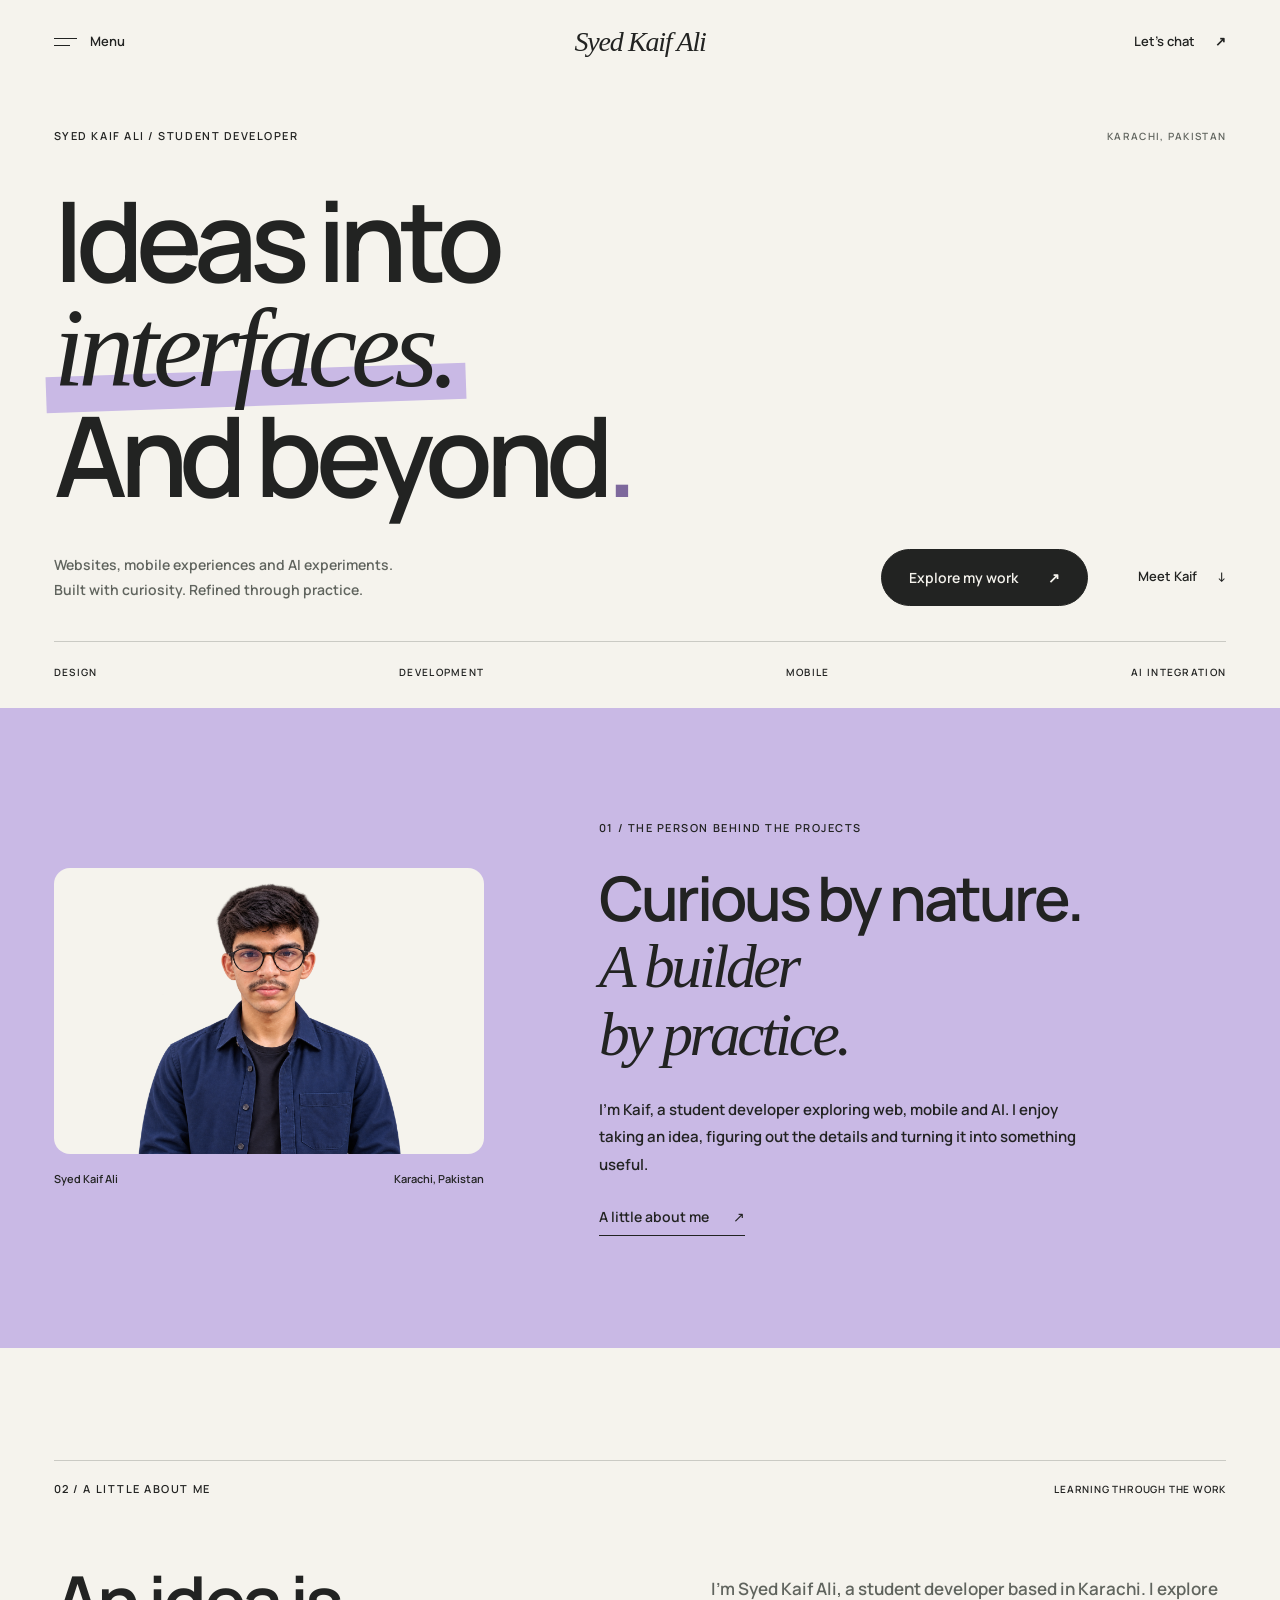
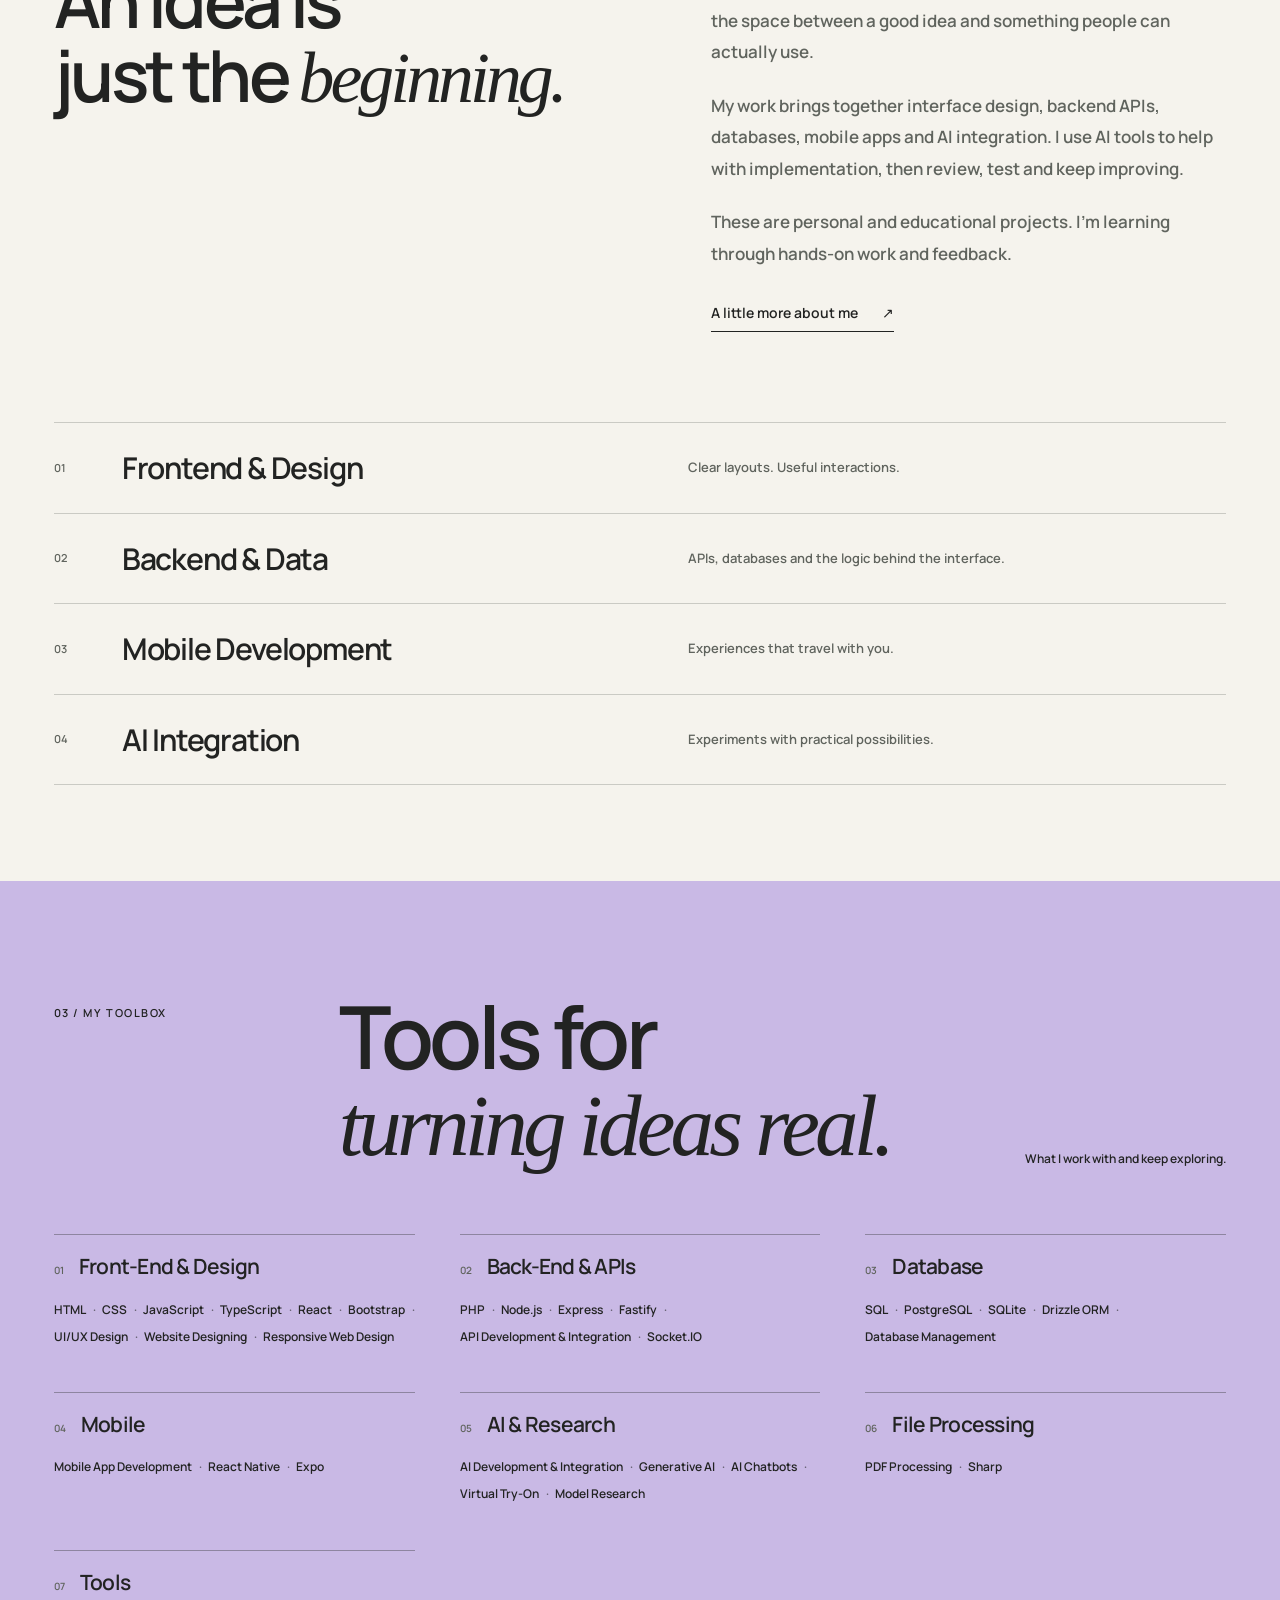
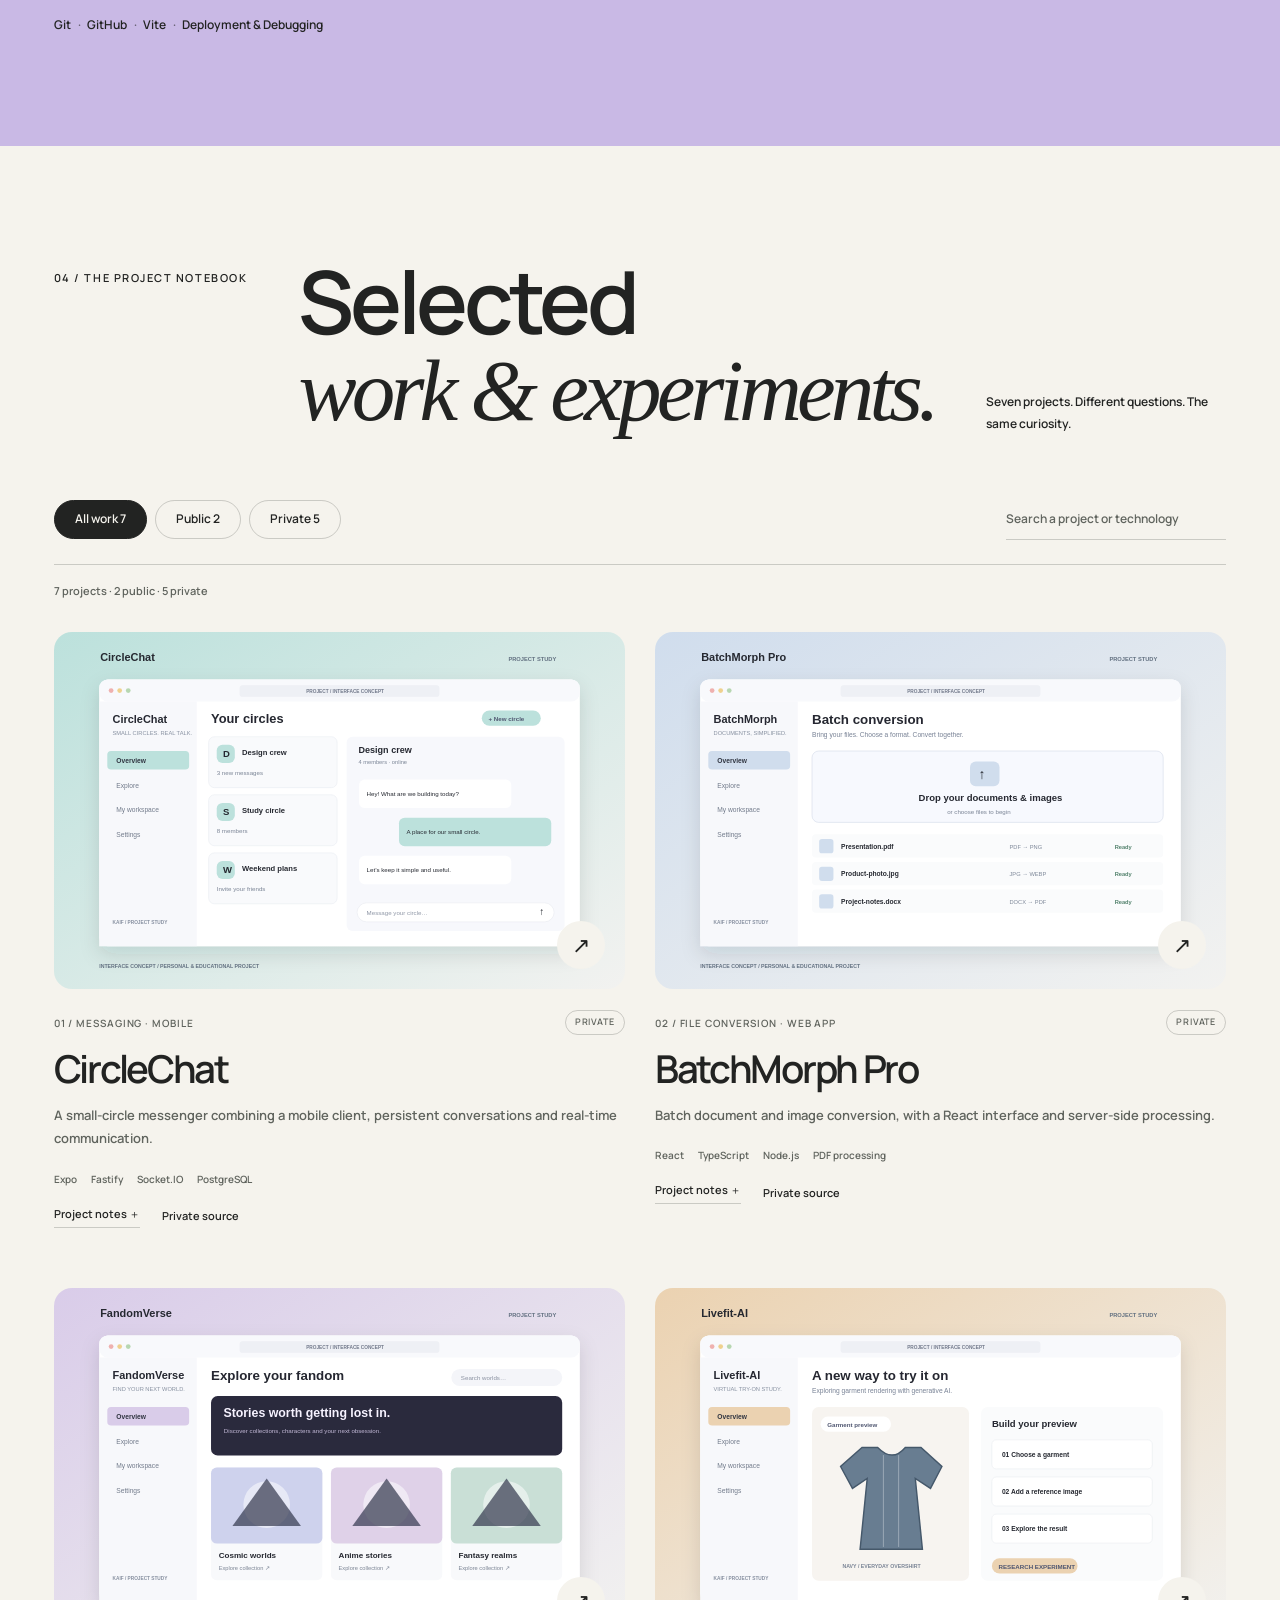
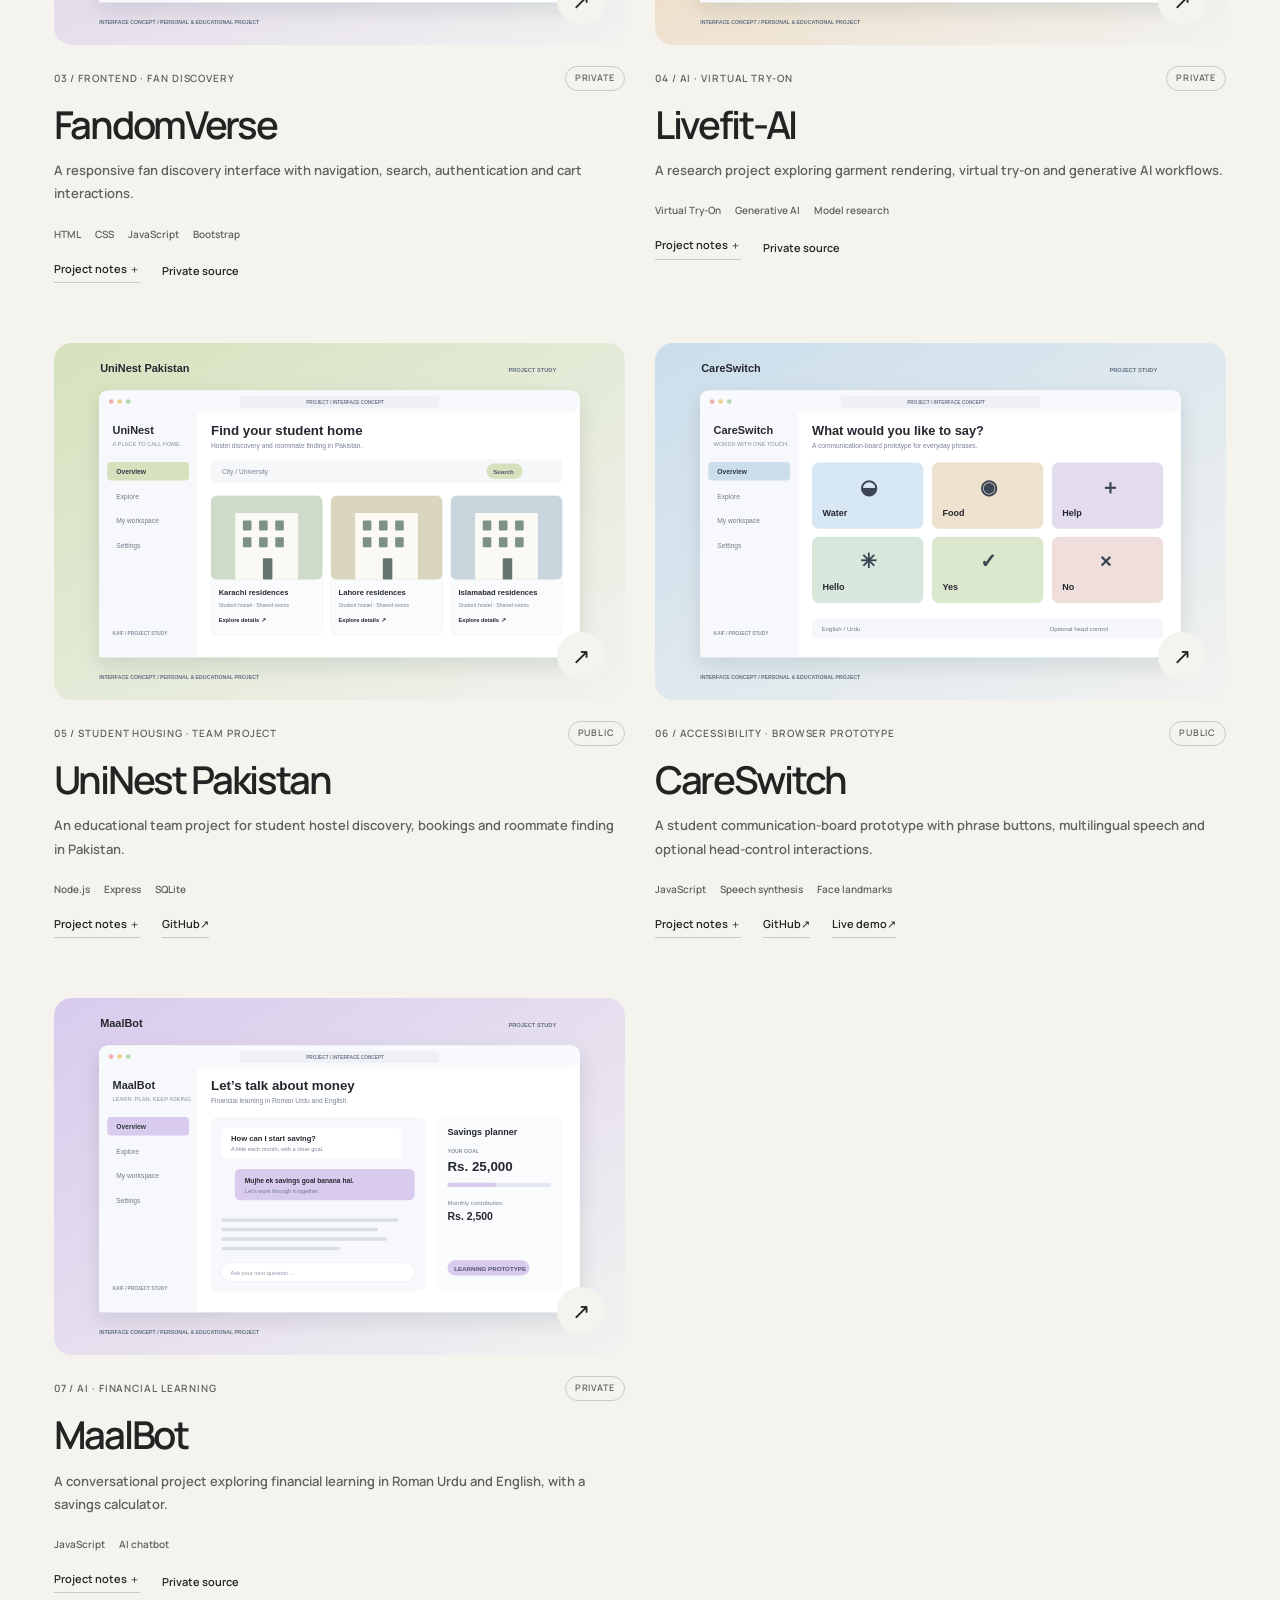
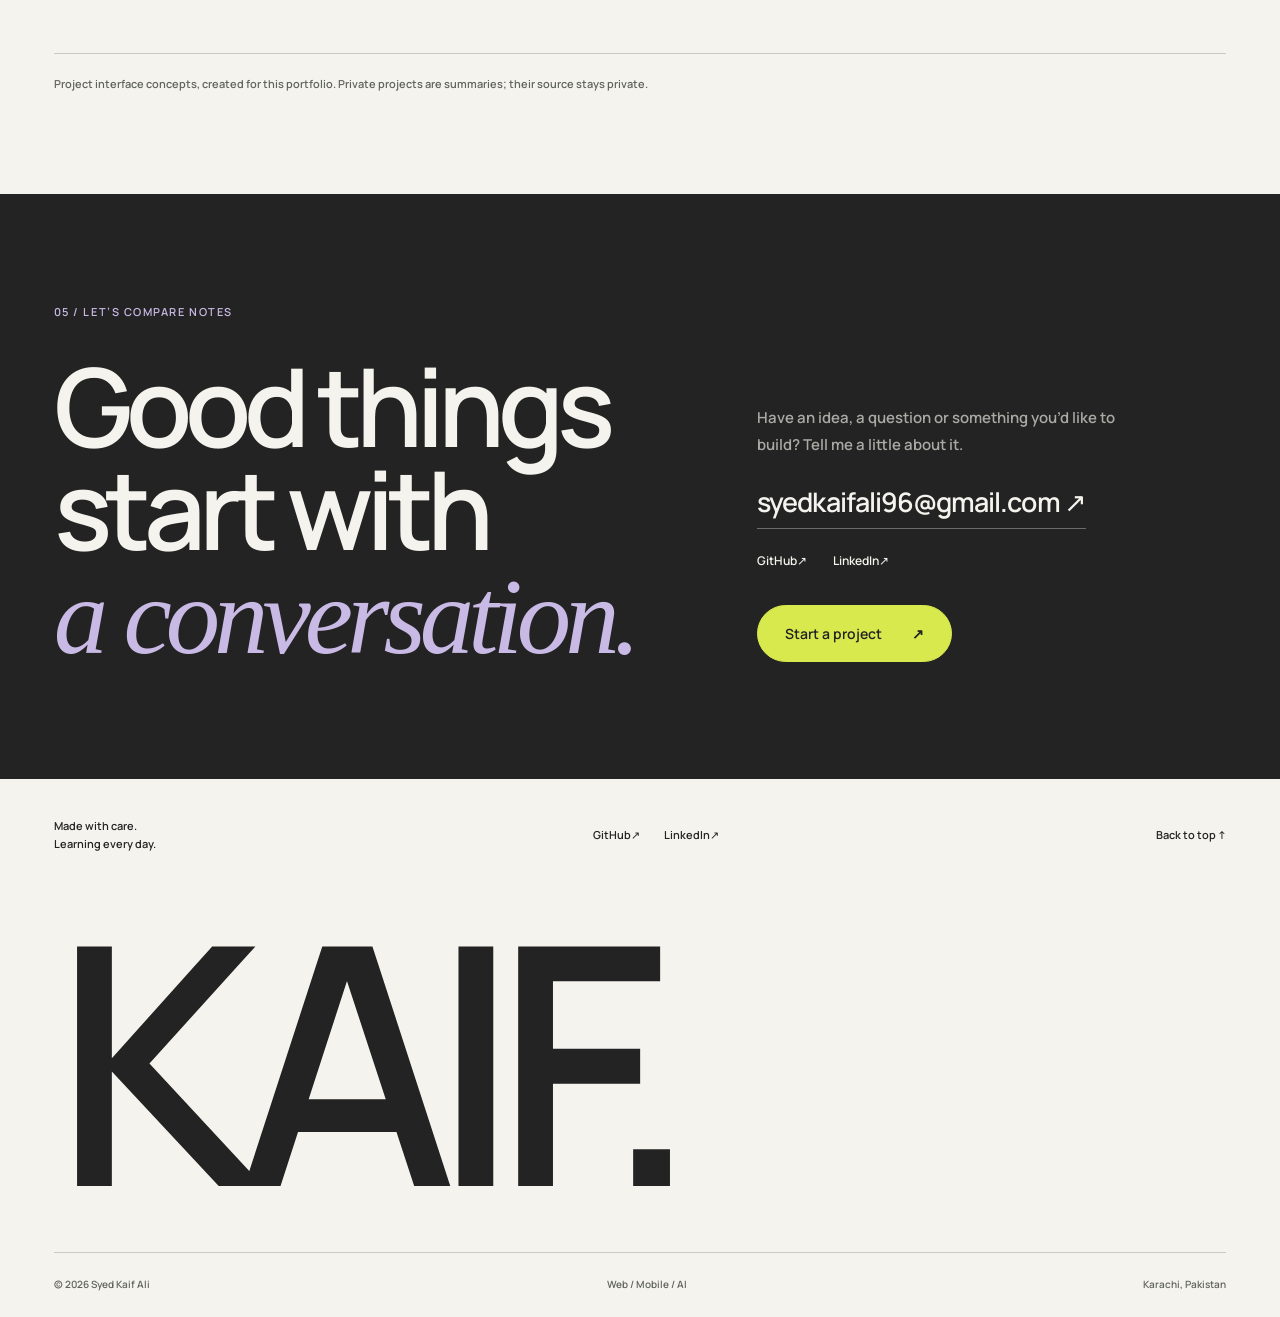
==== commit 614c4958: "Compact responsive hero, remove decorative arrows and reframe chest portrait" ====
--- a/index.html
+++ b/index.html
@@ -1,6 +1,6 @@
-<!doctype html><html lang="en"><head><meta charset="utf-8"><meta name="viewport" content="width=device-width,initial-scale=1"><meta name="theme-color" content="#f5f3ed"><meta name="description" content="Student developer in Karachi exploring web, mobile and AI through practical projects. Explore my work, skills and ideas."><meta property="og:title" content="Syed Kaif Ali — Web, Mobile &amp; AI"><meta property="og:description" content="Student developer in Karachi exploring web, mobile and AI through practical projects. Explore my work, skills and ideas."><meta property="og:type" content="website"><meta property="og:image" content="https://syedkaifali96.github.io/kaif-web-demo/assets/kaif-portrait.png"><title>Syed Kaif Ali — Web, Mobile &amp; AI</title><link rel="icon" type="image/svg+xml" href="assets/favicon.svg"><link rel="preload" href="assets/manrope.woff2" as="font" type="font/woff2" crossorigin><link rel="stylesheet" href="portfolio-v2.css?v=20261015-3"><script defer src="portfolio-v2.js"></script></head><body class="page-home"><a class="skip-link" href="#main">Skip to content</a><header class="site-nav" id="site-nav"><div class="nav-inner"><button class="nav-menu" id="menu-toggle" type="button" aria-controls="menu-panel" aria-expanded="false"><span class="menu-icon" aria-hidden="true"><span></span><span></span></span><span class="menu-label">Menu</span></button><a class="nav-brand" href="#top" aria-label="Syed Kaif Ali home">Syed Kaif Ali</a><a class="nav-contact" href="#Contact">Let’s chat <span aria-hidden="true">↗</span></a></div></header><dialog class="menu-panel" id="menu-panel" aria-labelledby="menu-title"><div class="menu-head"><p class="menu-title" id="menu-title">Explore / Kaif</p><button class="menu-close" type="button" aria-label="Close navigation">Close <span aria-hidden="true">×</span></button></div><nav class="menu-links" aria-label="Main navigation"><a href="#top"><span class="menu-link-number">01</span><span class="menu-link-name">Home</span><span aria-hidden="true">↗</span></a><a href="#about"><span class="menu-link-number">02</span><span class="menu-link-name">About</span><span aria-hidden="true">↗</span></a><a href="#skills"><span class="menu-link-number">03</span><span class="menu-link-name">Skills</span><span aria-hidden="true">↗</span></a><a href="#selected-work"><span class="menu-link-number">04</span><span class="menu-link-name">Selected work</span><span aria-hidden="true">↗</span></a><a href="services.html"><span class="menu-link-number">05</span><span class="menu-link-name">Services</span><span aria-hidden="true">↗</span></a><a href="#Contact"><span class="menu-link-number">06</span><span class="menu-link-name">Contact</span><span aria-hidden="true">↗</span></a></nav><div class="menu-bottom"><a href="mailto:syedkaifali96@gmail.com">syedkaifali96@gmail.com</a><div><a href="https://github.com/syedkaifali96" rel="noopener noreferrer">GitHub<span aria-hidden="true">↗</span></a><a href="https://www.linkedin.com/in/syed-kaif-ali-10b667430/" rel="noopener noreferrer">LinkedIn<span aria-hidden="true">↗</span></a></div><p>Karachi, Pakistan / English &amp; Urdu</p></div></dialog><main id="main"><section class="intro-hero" id="top" aria-labelledby="hero-title"><div class="intro-kicker"><p class="eyebrow">SYED KAIF ALI / STUDENT DEVELOPER</p><span class="intro-location">KARACHI, PAKISTAN</span></div><h1 id="hero-title">Ideas into<br><em>interfaces.</em><br>And beyond<span class="hero-period">.</span></h1><div class="intro-bottom"><p>Websites, mobile experiences and AI experiments.<br>Built with curiosity. Refined through practice.</p><a class="pill-button" href="#selected-work">Explore my work <span aria-hidden="true">↗</span></a><a class="intro-scroll" href="#statement" aria-label="Meet the person behind the projects">Meet Kaif <span aria-hidden="true">↓</span></a></div><div class="intro-strip"><span>DESIGN</span><span>DEVELOPMENT</span><span>MOBILE</span><span>AI INTEGRATION</span></div></section>
-<section class="meet-section section-pad" id="statement" aria-labelledby="statement-title"><figure class="meet-portrait"><img src="assets/kaif-portrait.png" width="1122" height="1402" loading="lazy" alt="AI-assisted editorial portrait of Syed Kaif Ali"><figcaption><span>Syed Kaif Ali</span><span>Karachi, Pakistan</span></figcaption></figure><div class="meet-copy"><p class="eyebrow">01 / THE PERSON BEHIND THE PROJECTS</p><h2 id="statement-title">Curious by nature.<br><em>A builder<br>by practice.</em></h2><p>I’m Kaif, a student developer exploring web, mobile and AI. I enjoy taking an idea, figuring out the details and turning it into something useful.</p><a class="text-link" href="#about">A little about me <span aria-hidden="true">↗</span></a></div></section>
-<section class="about-section section-pad" id="about" aria-labelledby="about-title"><div class="section-top"><p class="eyebrow">02 / A LITTLE ABOUT ME</p><span>LEARNING THROUGH THE WORK</span></div><div class="about-grid"><div class="about-head"><h2 id="about-title">An idea is<br>just the <em>beginning.</em></h2></div><div class="about-copy"><p>I’m Syed Kaif Ali, a student developer based in Karachi. I explore the space between a good idea and something people can actually use.</p><p>My work brings together interface design, backend APIs, databases, mobile apps and AI integration. I use AI tools to help with implementation, then review, test and keep improving.</p><p>These are personal and educational projects. I’m learning through hands-on work and feedback.</p><div class="about-links"><a class="text-link" href="about.html">A little more about me <span aria-hidden="true">↗</span></a></div></div></div><div class="focus-list"><article class="focus-row"><span class="focus-index">01</span><h3>Frontend & Design</h3><p>Clear layouts. Useful interactions.</p><span class="focus-mark" aria-hidden="true">↗</span></article><article class="focus-row"><span class="focus-index">02</span><h3>Backend & Data</h3><p>APIs, databases and the logic behind the interface.</p><span class="focus-mark" aria-hidden="true">↗</span></article><article class="focus-row"><span class="focus-index">03</span><h3>Mobile Development</h3><p>Experiences that travel with you.</p><span class="focus-mark" aria-hidden="true">↗</span></article><article class="focus-row"><span class="focus-index">04</span><h3>AI Integration</h3><p>Experiments with practical possibilities.</p><span class="focus-mark" aria-hidden="true">↗</span></article></div></section>
+<!doctype html><html lang="en"><head><meta charset="utf-8"><meta name="viewport" content="width=device-width,initial-scale=1"><meta name="theme-color" content="#f5f3ed"><meta name="description" content="Student developer in Karachi exploring web, mobile and AI through practical projects. Explore my work, skills and ideas."><meta property="og:title" content="Syed Kaif Ali — Web, Mobile &amp; AI"><meta property="og:description" content="Student developer in Karachi exploring web, mobile and AI through practical projects. Explore my work, skills and ideas."><meta property="og:type" content="website"><meta property="og:image" content="https://syedkaifali96.github.io/kaif-web-demo/assets/kaif-portrait-chest.png"><title>Syed Kaif Ali — Web, Mobile &amp; AI</title><link rel="icon" type="image/svg+xml" href="assets/favicon.svg"><link rel="preload" href="assets/manrope.woff2" as="font" type="font/woff2" crossorigin><link rel="stylesheet" href="portfolio-v2.css?v=20261015-4"><script defer src="portfolio-v2.js"></script></head><body class="page-home"><a class="skip-link" href="#main">Skip to content</a><header class="site-nav" id="site-nav"><div class="nav-inner"><button class="nav-menu" id="menu-toggle" type="button" aria-controls="menu-panel" aria-expanded="false"><span class="menu-icon" aria-hidden="true"><span></span><span></span></span><span class="menu-label">Menu</span></button><a class="nav-brand" href="#top" aria-label="Syed Kaif Ali home">Syed Kaif Ali</a><a class="nav-contact" href="#Contact">Let’s chat <span aria-hidden="true">↗</span></a></div></header><dialog class="menu-panel" id="menu-panel" aria-labelledby="menu-title"><div class="menu-head"><p class="menu-title" id="menu-title">Explore / Kaif</p><button class="menu-close" type="button" aria-label="Close navigation">Close <span aria-hidden="true">×</span></button></div><nav class="menu-links" aria-label="Main navigation"><a href="#top"><span class="menu-link-number">01</span><span class="menu-link-name">Home</span><span aria-hidden="true">↗</span></a><a href="#about"><span class="menu-link-number">02</span><span class="menu-link-name">About</span><span aria-hidden="true">↗</span></a><a href="#skills"><span class="menu-link-number">03</span><span class="menu-link-name">Skills</span><span aria-hidden="true">↗</span></a><a href="#selected-work"><span class="menu-link-number">04</span><span class="menu-link-name">Selected work</span><span aria-hidden="true">↗</span></a><a href="services.html"><span class="menu-link-number">05</span><span class="menu-link-name">Services</span><span aria-hidden="true">↗</span></a><a href="#Contact"><span class="menu-link-number">06</span><span class="menu-link-name">Contact</span><span aria-hidden="true">↗</span></a></nav><div class="menu-bottom"><a href="mailto:syedkaifali96@gmail.com">syedkaifali96@gmail.com</a><div><a href="https://github.com/syedkaifali96" rel="noopener noreferrer">GitHub<span aria-hidden="true">↗</span></a><a href="https://www.linkedin.com/in/syed-kaif-ali-10b667430/" rel="noopener noreferrer">LinkedIn<span aria-hidden="true">↗</span></a></div><p>Karachi, Pakistan / English &amp; Urdu</p></div></dialog><main id="main"><section class="intro-hero" id="top" aria-labelledby="hero-title"><div class="intro-kicker"><p class="eyebrow">SYED KAIF ALI / STUDENT DEVELOPER</p><span class="intro-location">KARACHI, PAKISTAN</span></div><h1 id="hero-title">Ideas into<br><em>interfaces.</em><br>And beyond<span class="hero-period">.</span></h1><div class="intro-bottom"><p>Websites, mobile experiences and AI experiments.<br>Built with curiosity. Refined through practice.</p><a class="pill-button" href="#selected-work">Explore my work <span aria-hidden="true">↗</span></a><a class="intro-scroll" href="#statement" aria-label="Meet the person behind the projects">Meet Kaif <span aria-hidden="true">↓</span></a></div><div class="intro-strip"><span>DESIGN</span><span>DEVELOPMENT</span><span>MOBILE</span><span>AI INTEGRATION</span></div></section>
+<section class="meet-section section-pad" id="statement" aria-labelledby="statement-title"><figure class="meet-portrait"><img src="assets/kaif-portrait-chest.png" width="1536" height="1024" loading="lazy" alt="AI-assisted editorial portrait of Syed Kaif Ali"><figcaption><span>Syed Kaif Ali</span><span>Karachi, Pakistan</span></figcaption></figure><div class="meet-copy"><p class="eyebrow">01 / THE PERSON BEHIND THE PROJECTS</p><h2 id="statement-title">Curious by nature.<br><em>A builder<br>by practice.</em></h2><p>I’m Kaif, a student developer exploring web, mobile and AI. I enjoy taking an idea, figuring out the details and turning it into something useful.</p><a class="text-link" href="#about">A little about me <span aria-hidden="true">↗</span></a></div></section>
+<section class="about-section section-pad" id="about" aria-labelledby="about-title"><div class="section-top"><p class="eyebrow">02 / A LITTLE ABOUT ME</p><span>LEARNING THROUGH THE WORK</span></div><div class="about-grid"><div class="about-head"><h2 id="about-title">An idea is<br>just the <em>beginning.</em></h2></div><div class="about-copy"><p>I’m Syed Kaif Ali, a student developer based in Karachi. I explore the space between a good idea and something people can actually use.</p><p>My work brings together interface design, backend APIs, databases, mobile apps and AI integration. I use AI tools to help with implementation, then review, test and keep improving.</p><p>These are personal and educational projects. I’m learning through hands-on work and feedback.</p><div class="about-links"><a class="text-link" href="about.html">A little more about me <span aria-hidden="true">↗</span></a></div></div></div><div class="focus-list"><article class="focus-row"><span class="focus-index">01</span><h3>Frontend & Design</h3><p>Clear layouts. Useful interactions.</p></article><article class="focus-row"><span class="focus-index">02</span><h3>Backend & Data</h3><p>APIs, databases and the logic behind the interface.</p></article><article class="focus-row"><span class="focus-index">03</span><h3>Mobile Development</h3><p>Experiences that travel with you.</p></article><article class="focus-row"><span class="focus-index">04</span><h3>AI Integration</h3><p>Experiments with practical possibilities.</p></article></div></section>
 <section class="skills-section section-pad" id="skills" aria-labelledby="skills-title"><div class="section-heading"><p class="eyebrow">03 / MY TOOLBOX</p><h2 id="skills-title">Tools for<br><em>turning ideas real.</em></h2><p>What I work with and keep exploring.</p></div><div class="skills-grid"><article class="skill-group"><div class="skill-head"><span>01</span><h3>Front-End &amp; Design</h3></div><ul class="skill-tags"><li>HTML</li><li>CSS</li><li>JavaScript</li><li>TypeScript</li><li>React</li><li>Bootstrap</li><li>UI/UX Design</li><li>Website Designing</li><li>Responsive Web Design</li></ul></article><article class="skill-group"><div class="skill-head"><span>02</span><h3>Back-End &amp; APIs</h3></div><ul class="skill-tags"><li>PHP</li><li>Node.js</li><li>Express</li><li>Fastify</li><li>API Development &amp; Integration</li><li>Socket.IO</li></ul></article><article class="skill-group"><div class="skill-head"><span>03</span><h3>Database</h3></div><ul class="skill-tags"><li>SQL</li><li>PostgreSQL</li><li>SQLite</li><li>Drizzle ORM</li><li>Database Management</li></ul></article><article class="skill-group"><div class="skill-head"><span>04</span><h3>Mobile</h3></div><ul class="skill-tags"><li>Mobile App Development</li><li>React Native</li><li>Expo</li></ul></article><article class="skill-group"><div class="skill-head"><span>05</span><h3>AI &amp; Research</h3></div><ul class="skill-tags"><li>AI Development &amp; Integration</li><li>Generative AI</li><li>AI Chatbots</li><li>Virtual Try-On</li><li>Model Research</li></ul></article><article class="skill-group"><div class="skill-head"><span>06</span><h3>File Processing</h3></div><ul class="skill-tags"><li>PDF Processing</li><li>Sharp</li></ul></article><article class="skill-group"><div class="skill-head"><span>07</span><h3>Tools</h3></div><ul class="skill-tags"><li>Git</li><li>GitHub</li><li>Vite</li><li>Deployment &amp; Debugging</li></ul></article></div></section>
 <section class="work-section section-pad" id="selected-work" aria-labelledby="work-title"><div class="section-heading"><p class="eyebrow">04 / THE PROJECT NOTEBOOK</p><h2 id="work-title">Selected<br><em>work &amp; experiments.</em></h2><p>Seven projects. Different questions. The same curiosity.</p></div><div class="project-toolbar"><div class="project-filters" role="group" aria-label="Filter projects"><button class="filter" type="button" data-filter="all" aria-pressed="true">All work <span>7</span></button><button class="filter" type="button" data-filter="public" aria-pressed="false">Public <span>2</span></button><button class="filter" type="button" data-filter="private" aria-pressed="false">Private <span>5</span></button></div><div class="project-search"><label class="sr-only" for="repository-search">Search projects</label><input type="search" id="repository-search" placeholder="Search a project or technology" autocomplete="off"></div></div><p class="repository-count" id="filter-status" role="status" aria-live="polite">7 projects shown.</p><div class="project-grid"><article class="project-card project-featured" data-category="private" data-repository="CircleChat" data-search="circlechat circlechat messaging · mobile a small-circle messenger combining a mobile client, persistent conversations and real-time communication. expo fastify socket.io postgresql"><button class="project-visual project-open" type="button" data-project="circlechat" aria-label="Read project notes for CircleChat"><img src="assets/project-panels/circlechat.svg" width="1200" height="750" loading="lazy" alt="CircleChat project interface concept"><span class="visual-arrow" aria-hidden="true">↗</span></button><div class="project-meta"><span>01 / Messaging · Mobile</span><span class="visibility-pill private">Private</span></div><div class="project-info"><h3>CircleChat</h3><p class="project-description">A small-circle messenger combining a mobile client, persistent conversations and real-time communication.</p></div><ul class="project-tech" aria-label="Technologies"><li>Expo</li><li>Fastify</li><li>Socket.IO</li><li>PostgreSQL</li></ul><div class="project-actions"><button class="project-notes" type="button" data-project="circlechat">Project notes <span aria-hidden="true">＋</span></button><span class="private-source">Private source</span></div></article><article class="project-card" data-category="private" data-repository="batch-file-converter" data-search="batch-file-converter batchmorph pro file conversion · web app batch document and image conversion, with a react interface and server-side processing. react typescript node.js pdf processing"><button class="project-visual project-open" type="button" data-project="batch-file-converter" aria-label="Read project notes for BatchMorph Pro"><img src="assets/project-panels/batch-file-converter.svg" width="1200" height="750" loading="lazy" alt="BatchMorph Pro project interface concept"><span class="visual-arrow" aria-hidden="true">↗</span></button><div class="project-meta"><span>02 / File conversion · Web app</span><span class="visibility-pill private">Private</span></div><div class="project-info"><h3>BatchMorph Pro</h3><p class="project-description">Batch document and image conversion, with a React interface and server-side processing.</p></div><ul class="project-tech" aria-label="Technologies"><li>React</li><li>TypeScript</li><li>Node.js</li><li>PDF processing</li></ul><div class="project-actions"><button class="project-notes" type="button" data-project="batch-file-converter">Project notes <span aria-hidden="true">＋</span></button><span class="private-source">Private source</span></div></article><article class="project-card" data-category="private" data-repository="fandomverse" data-search="fandomverse fandomverse frontend · fan discovery a responsive fan discovery interface with navigation, search, authentication and cart interactions. html css javascript bootstrap"><button class="project-visual project-open" type="button" data-project="fandomverse" aria-label="Read project notes for FandomVerse"><img src="assets/project-panels/fandomverse.svg" width="1200" height="750" loading="lazy" alt="FandomVerse project interface concept"><span class="visual-arrow" aria-hidden="true">↗</span></button><div class="project-meta"><span>03 / Frontend · Fan discovery</span><span class="visibility-pill private">Private</span></div><div class="project-info"><h3>FandomVerse</h3><p class="project-description">A responsive fan discovery interface with navigation, search, authentication and cart interactions.</p></div><ul class="project-tech" aria-label="Technologies"><li>HTML</li><li>CSS</li><li>JavaScript</li><li>Bootstrap</li></ul><div class="project-actions"><button class="project-notes" type="button" data-project="fandomverse">Project notes <span aria-hidden="true">＋</span></button><span class="private-source">Private source</span></div></article><article class="project-card" data-category="private" data-repository="Livefit-Ai" data-search="livefit-ai livefit-ai ai · virtual try-on a research project exploring garment rendering, virtual try-on and generative ai workflows. virtual try-on generative ai model research"><button class="project-visual project-open" type="button" data-project="livefit-ai" aria-label="Read project notes for Livefit-AI"><img src="assets/project-panels/livefit-ai.svg" width="1200" height="750" loading="lazy" alt="Livefit-AI project interface concept"><span class="visual-arrow" aria-hidden="true">↗</span></button><div class="project-meta"><span>04 / AI · Virtual try-on</span><span class="visibility-pill private">Private</span></div><div class="project-info"><h3>Livefit-AI</h3><p class="project-description">A research project exploring garment rendering, virtual try-on and generative AI workflows.</p></div><ul class="project-tech" aria-label="Technologies"><li>Virtual Try-On</li><li>Generative AI</li><li>Model research</li></ul><div class="project-actions"><button class="project-notes" type="button" data-project="livefit-ai">Project notes <span aria-hidden="true">＋</span></button><span class="private-source">Private source</span></div></article><article class="project-card" data-category="public" data-repository="UninestPakistan" data-search="uninestpakistan uninest pakistan student housing · team project an educational team project for student hostel discovery, bookings and roommate finding in pakistan. node.js express sqlite"><button class="project-visual project-open" type="button" data-project="uninestpakistan" aria-label="Read project notes for UniNest Pakistan"><img src="assets/project-panels/uninestpakistan.svg" width="1200" height="750" loading="lazy" alt="UniNest Pakistan project interface concept"><span class="visual-arrow" aria-hidden="true">↗</span></button><div class="project-meta"><span>05 / Student housing · Team project</span><span class="visibility-pill public">Public</span></div><div class="project-info"><h3>UniNest Pakistan</h3><p class="project-description">An educational team project for student hostel discovery, bookings and roommate finding in Pakistan.</p></div><ul class="project-tech" aria-label="Technologies"><li>Node.js</li><li>Express</li><li>SQLite</li></ul><div class="project-actions"><button class="project-notes" type="button" data-project="uninestpakistan">Project notes <span aria-hidden="true">＋</span></button><a href="https://github.com/syedkaifali96/UninestPakistan" rel="noopener noreferrer">GitHub<span aria-hidden="true">↗</span></a></div></article><article class="project-card" data-category="public" data-repository="careswitch" data-search="careswitch careswitch accessibility · browser prototype a student communication-board prototype with phrase buttons, multilingual speech and optional head-control interactions. javascript speech synthesis face landmarks"><button class="project-visual project-open" type="button" data-project="careswitch" aria-label="Read project notes for CareSwitch"><img src="assets/project-panels/careswitch.svg" width="1200" height="750" loading="lazy" alt="CareSwitch project interface concept"><span class="visual-arrow" aria-hidden="true">↗</span></button><div class="project-meta"><span>06 / Accessibility · Browser prototype</span><span class="visibility-pill public">Public</span></div><div class="project-info"><h3>CareSwitch</h3><p class="project-description">A student communication-board prototype with phrase buttons, multilingual speech and optional head-control interactions.</p></div><ul class="project-tech" aria-label="Technologies"><li>JavaScript</li><li>Speech synthesis</li><li>Face landmarks</li></ul><div class="project-actions"><button class="project-notes" type="button" data-project="careswitch">Project notes <span aria-hidden="true">＋</span></button><a href="https://github.com/syedkaifali96/careswitch" rel="noopener noreferrer">GitHub<span aria-hidden="true">↗</span></a><a href="https://syedkaifali96.github.io/careswitch/" rel="noopener noreferrer">Live demo<span aria-hidden="true">↗</span></a></div></article><article class="project-card" data-category="private" data-repository="maalbot" data-search="maalbot maalbot ai · financial learning a conversational project exploring financial learning in roman urdu and english, with a savings calculator. javascript ai chatbot"><button class="project-visual project-open" type="button" data-project="maalbot" aria-label="Read project notes for MaalBot"><img src="assets/project-panels/maalbot.svg" width="1200" height="750" loading="lazy" alt="MaalBot project interface concept"><span class="visual-arrow" aria-hidden="true">↗</span></button><div class="project-meta"><span>07 / AI · Financial learning</span><span class="visibility-pill private">Private</span></div><div class="project-info"><h3>MaalBot</h3><p class="project-description">A conversational project exploring financial learning in Roman Urdu and English, with a savings calculator.</p></div><ul class="project-tech" aria-label="Technologies"><li>JavaScript</li><li>AI chatbot</li></ul><div class="project-actions"><button class="project-notes" type="button" data-project="maalbot">Project notes <span aria-hidden="true">＋</span></button><span class="private-source">Private source</span></div></article></div><p id="repository-empty" hidden>No projects match your search. Try another name or technology.</p><p class="project-footnote">Project interface concepts, created for this portfolio. Private projects are summaries; their source stays private.</p><dialog class="project-dialog" id="project-dialog" aria-labelledby="project-title"><button class="dialog-close" type="button" aria-label="Close project notes">×</button><p class="eyebrow">PROJECT NOTES</p><h2 id="project-title"></h2><p id="project-description"></p><ul id="project-scope"></ul><a class="pill-button" href="contact.html">Talk about a project <span aria-hidden="true">↗</span></a></dialog><script type="application/json" id="project-data">{"circlechat":{"title":"CircleChat","description":"A small-circle messenger combining a mobile client, persistent conversations and real-time communication.","scope":["Small-group messaging without relying on phone numbers.","Circles, invites, direct messaging and circle conversations.","Private repository; source access remains restricted."]},"batch-file-converter":{"title":"BatchMorph Pro","description":"Batch document and image conversion, with a React interface and server-side processing.","scope":["Document and image conversion workflows.","Work across runtime dependencies, deployment and large-file handling.","Private repository; source access remains restricted."]},"fandomverse":{"title":"FandomVerse","description":"A responsive fan discovery interface with navigation, search, authentication and cart interactions.","scope":["Responsive interface work across mobile and desktop.","Navigation, modals, toast notifications and cart UI.","Private repository; source access remains restricted."]},"livefit-ai":{"title":"Livefit-AI","description":"A research project exploring garment rendering, virtual try-on and generative AI workflows.","scope":["Garment-rendering experiments and model research.","Exploring realism, compute constraints and live webcam ideas.","Research experiment; no production-release claim.","Private repository; source access remains restricted."]},"uninestpakistan":{"title":"UniNest Pakistan","description":"An educational team project for student hostel discovery, bookings and roommate finding in Pakistan.","scope":["Educational team project; this portfolio does not claim sole authorship.","Hostel discovery, bookings, reviews and administration.","Public repository; source is available on GitHub."]},"careswitch":{"title":"CareSwitch","description":"A student communication-board prototype with phrase buttons, multilingual speech and optional head-control interactions.","scope":["Personal student prototype with a live browser demo.","Camera use is optional; face-landmark processing runs on device.","No clinical validation or emergency-use claims.","Public repository; source is available on GitHub."]},"maalbot":{"title":"MaalBot","description":"A conversational project exploring financial learning in Roman Urdu and English, with a savings calculator.","scope":["Financial-learning chatbot concept and calculator interactions.","Early prototype; its outputs are educational.","Private repository; source access remains restricted."]}}</script></section>
-<section class="contact-section section-pad" id="Contact" aria-labelledby="contact-title"><div class="contact-grid"><div class="contact-head"><p class="eyebrow">05 / LET’S COMPARE NOTES</p><h2 class="contact-title" id="contact-title">Good things<br>start with<br><em>a conversation.</em></h2></div><div class="contact-details"><p>Have an idea, a question or something you’d like to build? Tell me a little about it.</p><a class="contact-email" href="mailto:syedkaifali96@gmail.com">syedkaifali96@gmail.com <span aria-hidden="true">↗</span></a><div class="contact-socials"><a href="https://github.com/syedkaifali96" rel="noopener noreferrer">GitHub<span aria-hidden="true">↗</span></a><a href="https://www.linkedin.com/in/syed-kaif-ali-10b667430/" rel="noopener noreferrer">LinkedIn<span aria-hidden="true">↗</span></a></div><a class="pill-button" href="contact.html">Start a project <span aria-hidden="true">↗</span></a><div class="contact-arrow" aria-hidden="true">↗</div></div></div></section></main><footer class="site-footer"><div class="footer-top"><p>Made with care.<br>Learning every day.</p><div><a href="https://github.com/syedkaifali96" rel="noopener noreferrer">GitHub<span aria-hidden="true">↗</span></a><a href="https://www.linkedin.com/in/syed-kaif-ali-10b667430/" rel="noopener noreferrer">LinkedIn<span aria-hidden="true">↗</span></a></div><a class="back-top" href="index.html#top">Back to top <span aria-hidden="true">↑</span></a></div><div class="footer-word" aria-hidden="true">KAIF.</div><div class="footer-bottom"><p>© 2026 Syed Kaif Ali</p><p>Web / Mobile / AI</p><p>Karachi, Pakistan</p></div></footer><noscript><p class="noscript-note">All project information is available below. Enable JavaScript for the menu, search and project notes.</p><style>.nav-menu{display:none}.project-open{cursor:default}</style></noscript></body></html>
+<section class="contact-section section-pad" id="Contact" aria-labelledby="contact-title"><div class="contact-grid"><div class="contact-head"><p class="eyebrow">05 / LET’S COMPARE NOTES</p><h2 class="contact-title" id="contact-title">Good things<br>start with<br><em>a conversation.</em></h2></div><div class="contact-details"><p>Have an idea, a question or something you’d like to build? Tell me a little about it.</p><a class="contact-email" href="mailto:syedkaifali96@gmail.com">syedkaifali96@gmail.com <span aria-hidden="true">↗</span></a><div class="contact-socials"><a href="https://github.com/syedkaifali96" rel="noopener noreferrer">GitHub<span aria-hidden="true">↗</span></a><a href="https://www.linkedin.com/in/syed-kaif-ali-10b667430/" rel="noopener noreferrer">LinkedIn<span aria-hidden="true">↗</span></a></div><a class="pill-button" href="contact.html">Start a project <span aria-hidden="true">↗</span></a></div></div></section></main><footer class="site-footer"><div class="footer-top"><p>Made with care.<br>Learning every day.</p><div><a href="https://github.com/syedkaifali96" rel="noopener noreferrer">GitHub<span aria-hidden="true">↗</span></a><a href="https://www.linkedin.com/in/syed-kaif-ali-10b667430/" rel="noopener noreferrer">LinkedIn<span aria-hidden="true">↗</span></a></div><a class="back-top" href="index.html#top">Back to top <span aria-hidden="true">↑</span></a></div><div class="footer-word" aria-hidden="true">KAIF.</div><div class="footer-bottom"><p>© 2026 Syed Kaif Ali</p><p>Web / Mobile / AI</p><p>Karachi, Pakistan</p></div></footer><noscript><p class="noscript-note">All project information is available below. Enable JavaScript for the menu, search and project notes.</p><style>.nav-menu{display:none}.project-open{cursor:default}</style></noscript></body></html>
--- a/portfolio-v2.css
+++ b/portfolio-v2.css
@@ -288,3 +288,9 @@
 .contact-aside .direct-contact>a{max-width:100%;min-height:44px;display:inline-flex;align-items:center}
 .service-item>div,.meet-copy,.about-copy,.prose{min-width:0}
 @media(max-width:360px){.nav-brand{font-size:18px}.nav-contact{font-size:9px;gap:4px}.intro-hero h1{font-size:12.8vw}.intro-strip{font-size:6px;gap:6px}.page-hero h1{font-size:48px}.meet-copy h2{font-size:39px}.section-heading h2{font-size:43px}.contact-email{font-size:17px}.menu-link-name{font-size:36px}}
+/* Compact mobile rhythm and a chest-up portrait with visible side margins. */
+.meet-portrait img,.portrait-inline img{aspect-ratio:3/2;object-fit:contain;padding:0;height:auto;background:var(--cream)}
+.focus-row{grid-template-columns:40px 1fr 1fr;gap:28px}
+@media(max-width:760px){.intro-hero{min-height:0;height:auto;padding-top:108px;padding-bottom:26px}.intro-hero h1{margin:36px 0 28px}.intro-bottom{margin-top:0;padding-bottom:26px;gap:22px}.section-pad{padding-block:60px}.focus-row{grid-template-columns:28px 1fr;gap:12px}.focus-row p{grid-column:2;grid-row:2;max-width:100%}.project-grid{row-gap:42px}.meet-section{gap:30px}.meet-copy h2{margin:20px 0}.contact-section{padding-block:60px}.contact-details .pill-button{margin-top:24px}.skills-grid{row-gap:28px}}
+@media(max-width:480px){.intro-hero{min-height:0;height:auto;padding-top:102px;padding-bottom:22px}.intro-hero h1{margin:32px 0 26px}.intro-bottom{margin-top:0;gap:18px;padding-bottom:24px}.intro-strip{padding-top:18px}.section-pad{padding-block:48px}.about-grid{margin-bottom:36px}.section-heading{margin-bottom:30px}.focus-row{padding-block:22px}.project-toolbar{gap:20px}.repository-count{padding-bottom:24px}.project-footnote{margin-top:36px}.contact-grid{gap:26px}.site-footer{padding-top:36px}.meet-portrait figcaption{font-size:10px;gap:12px}}
+.intro-hero{min-height:0;height:auto}.intro-bottom{margin-top:0}
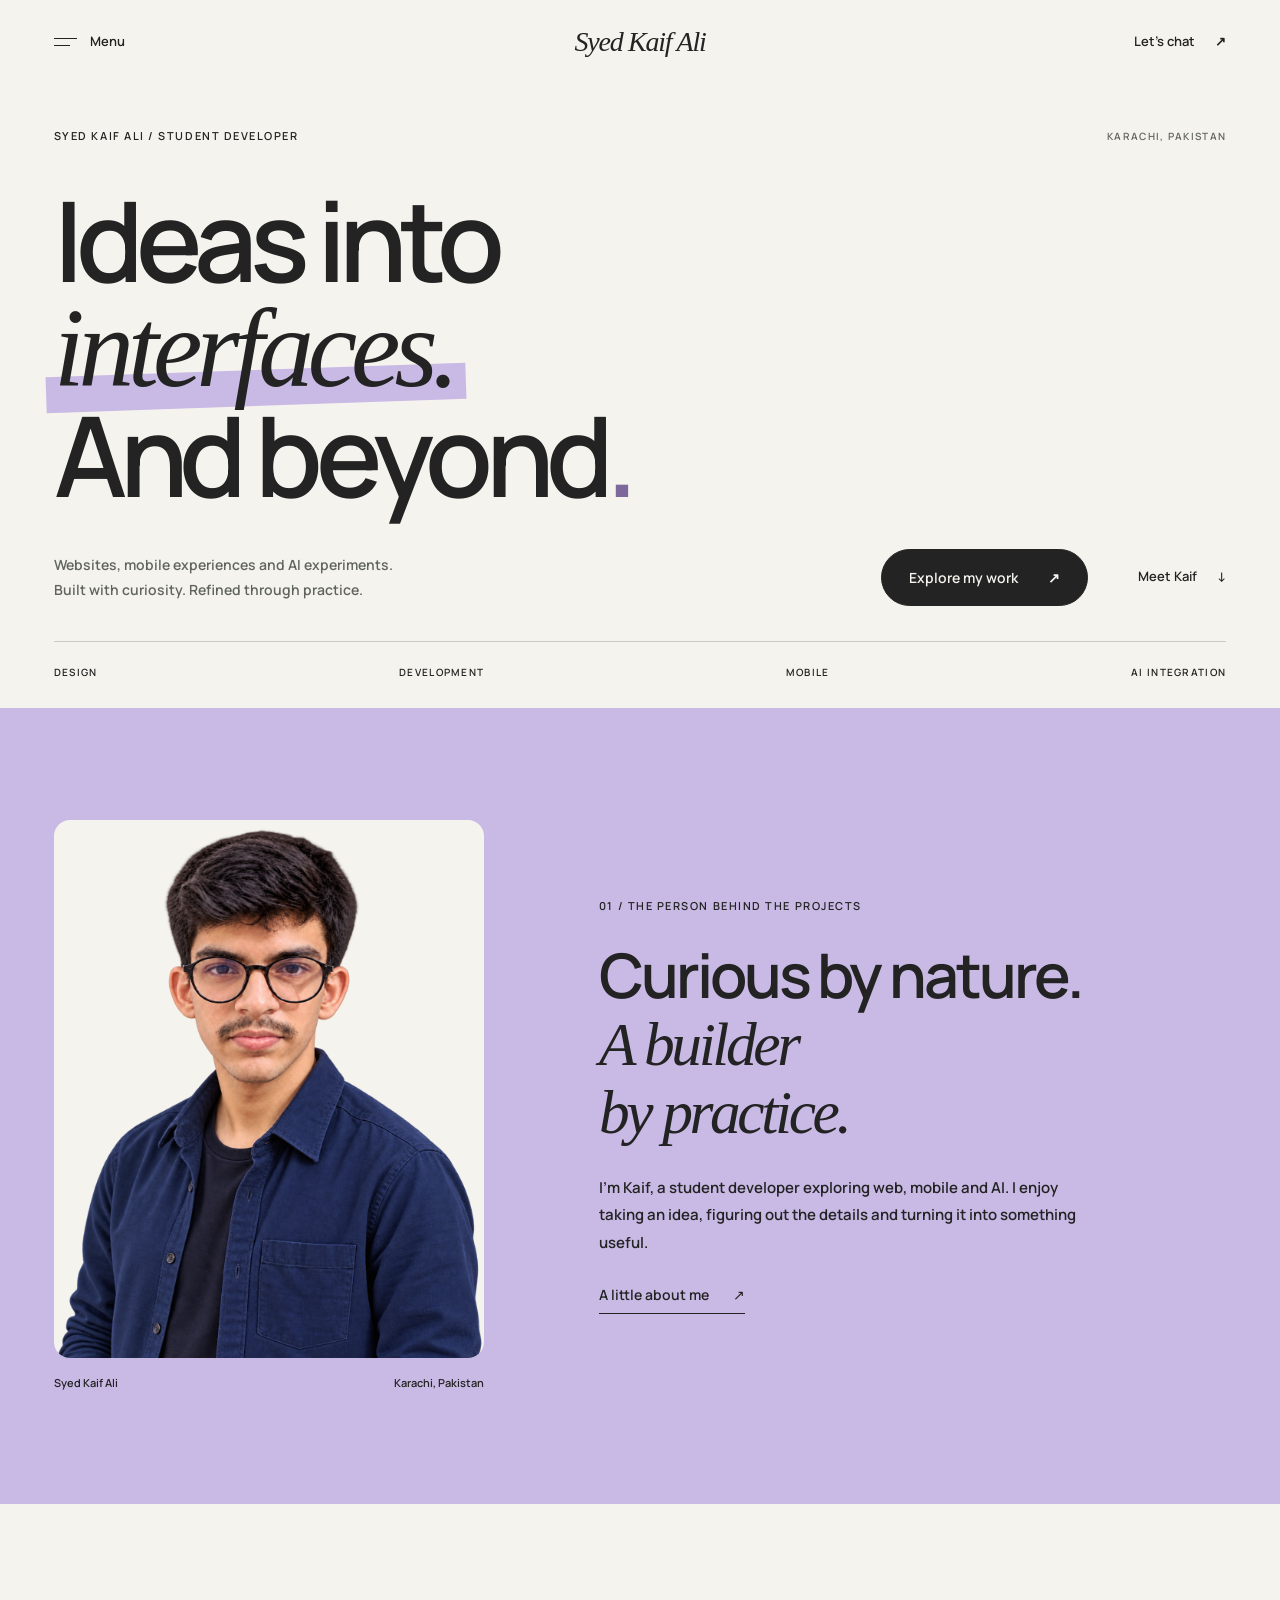
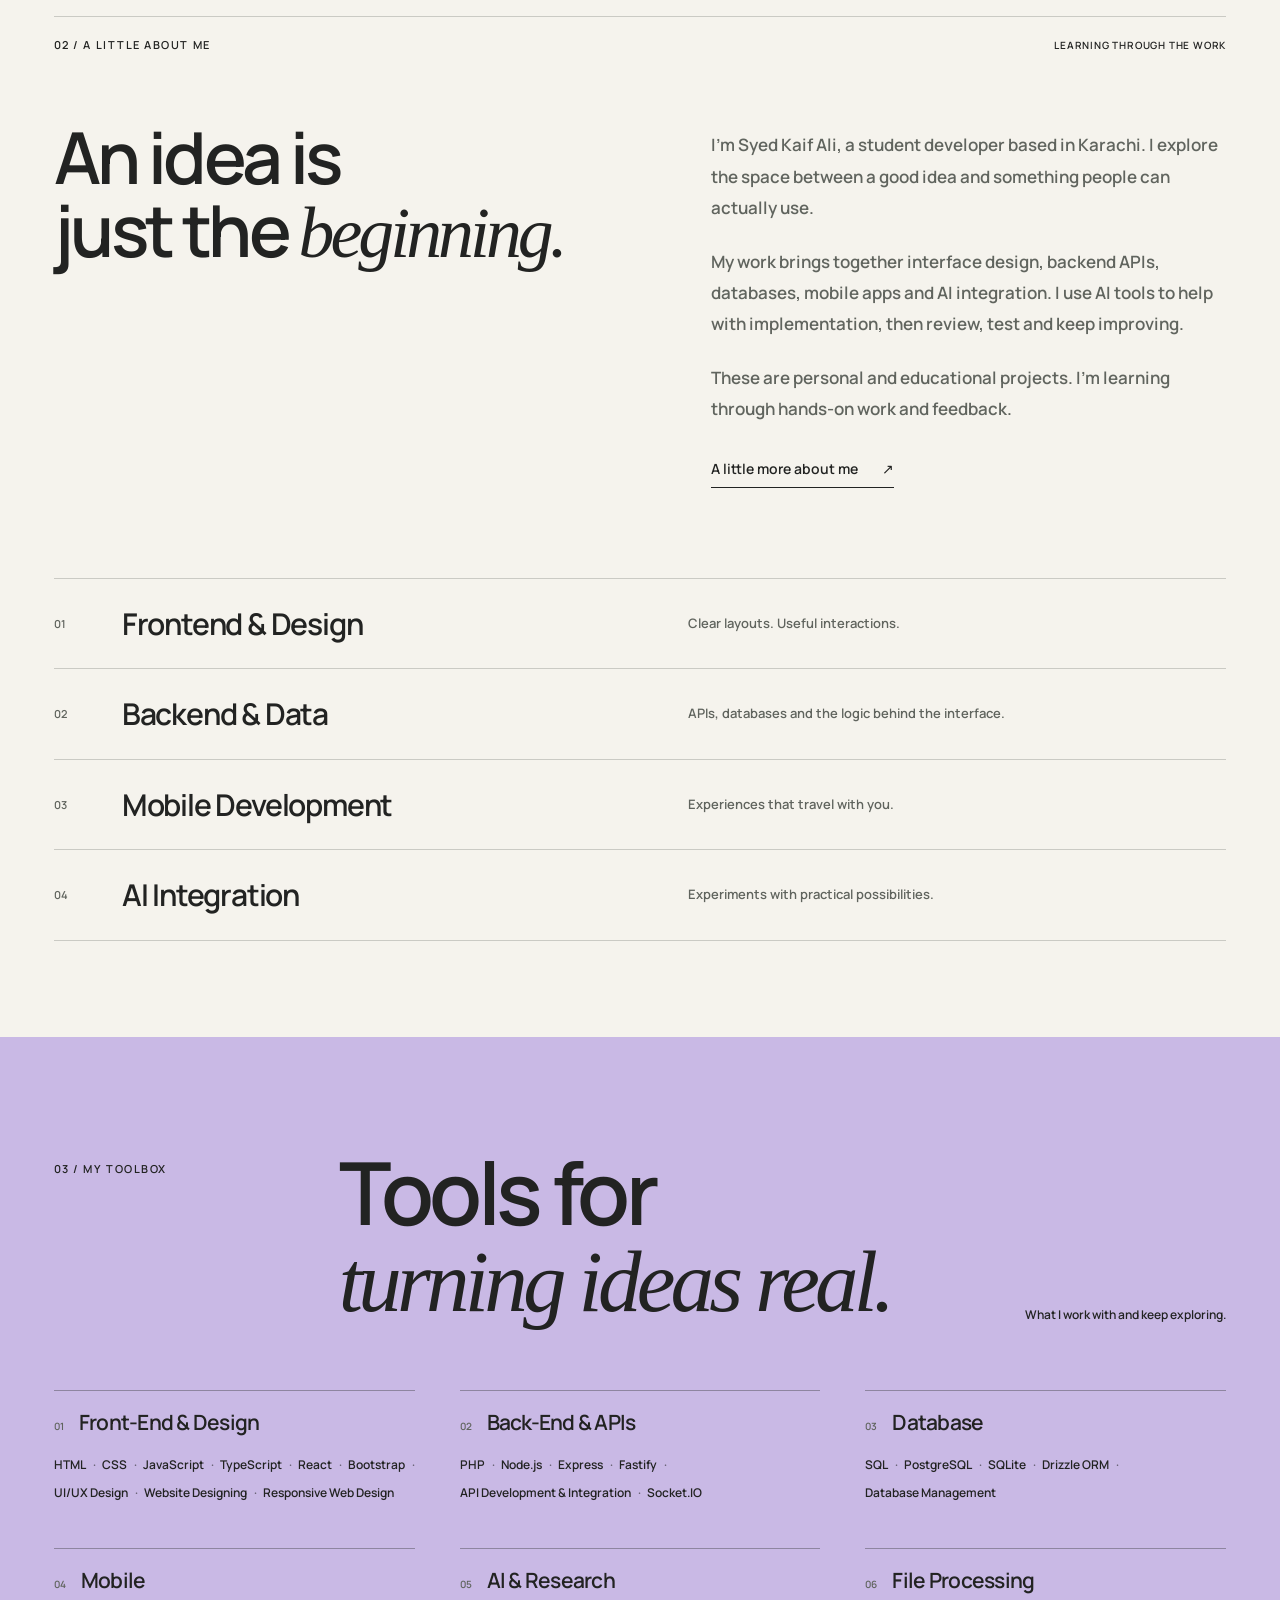
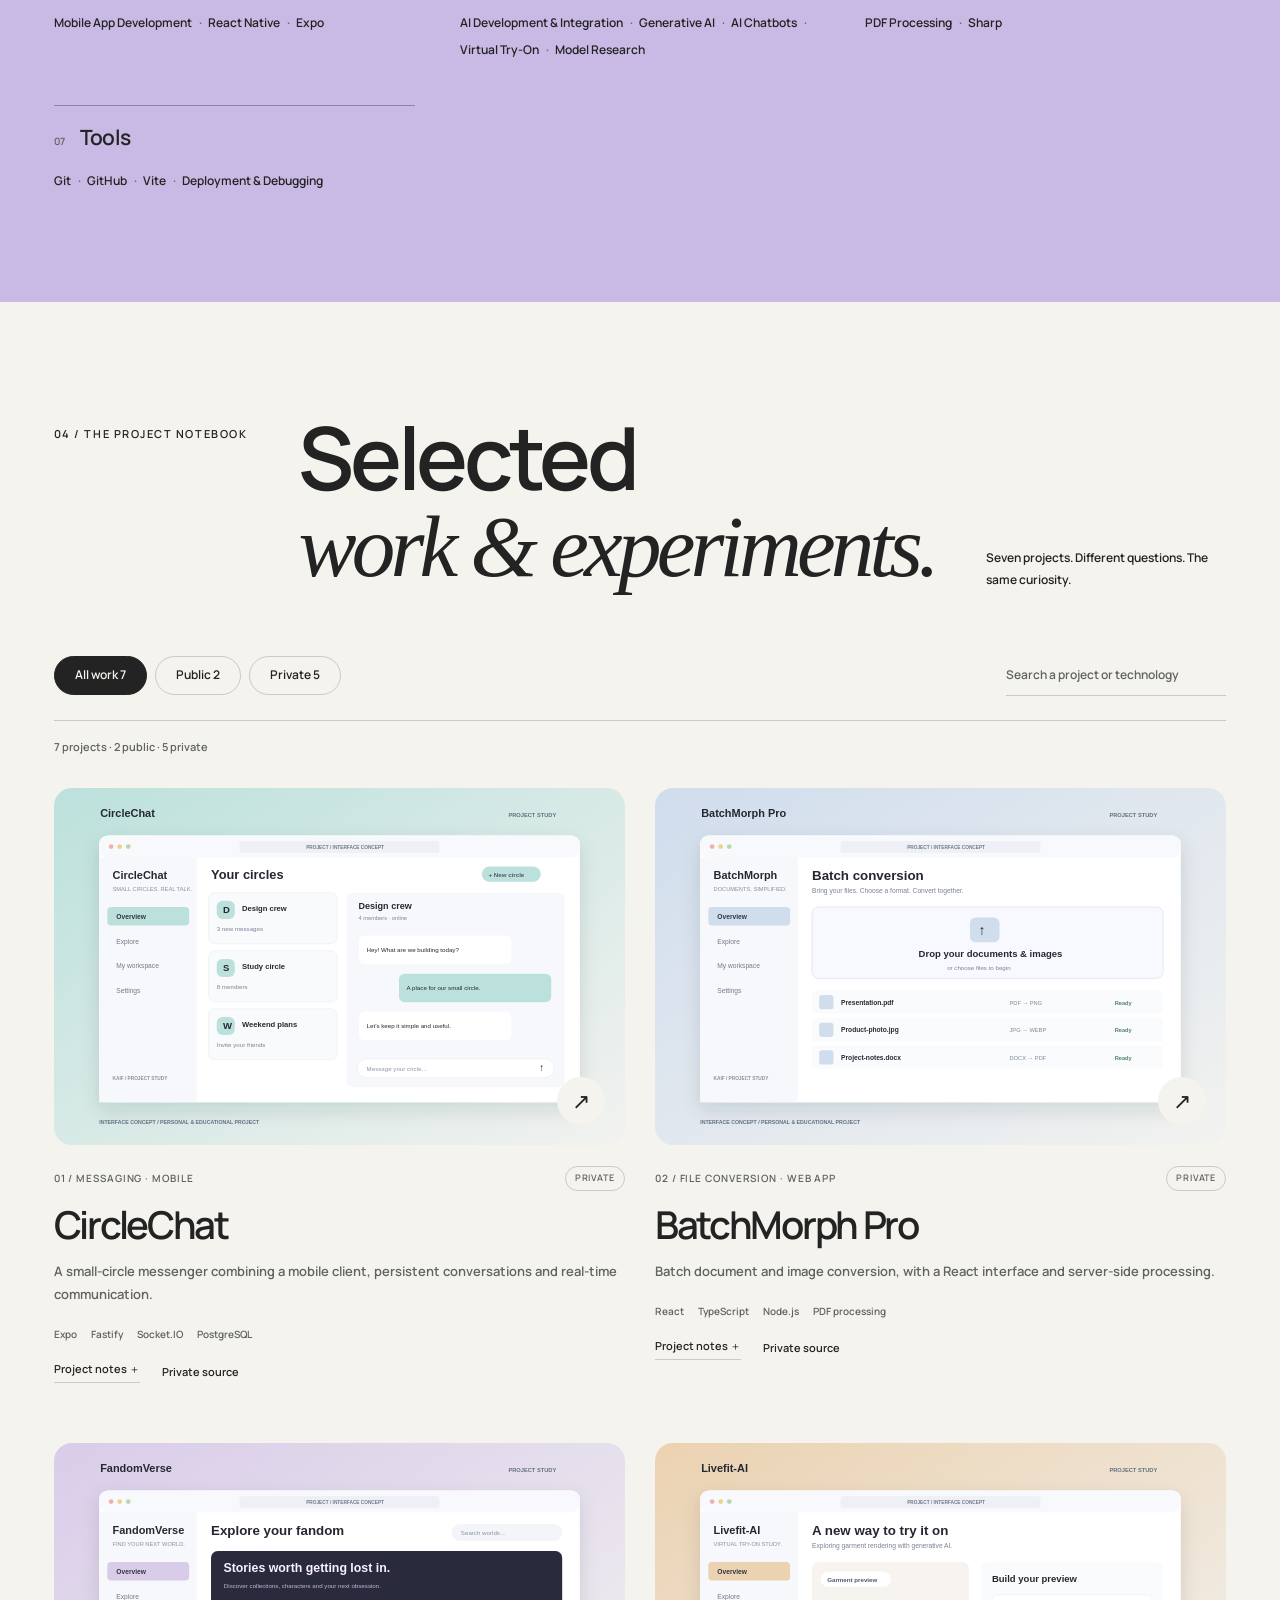
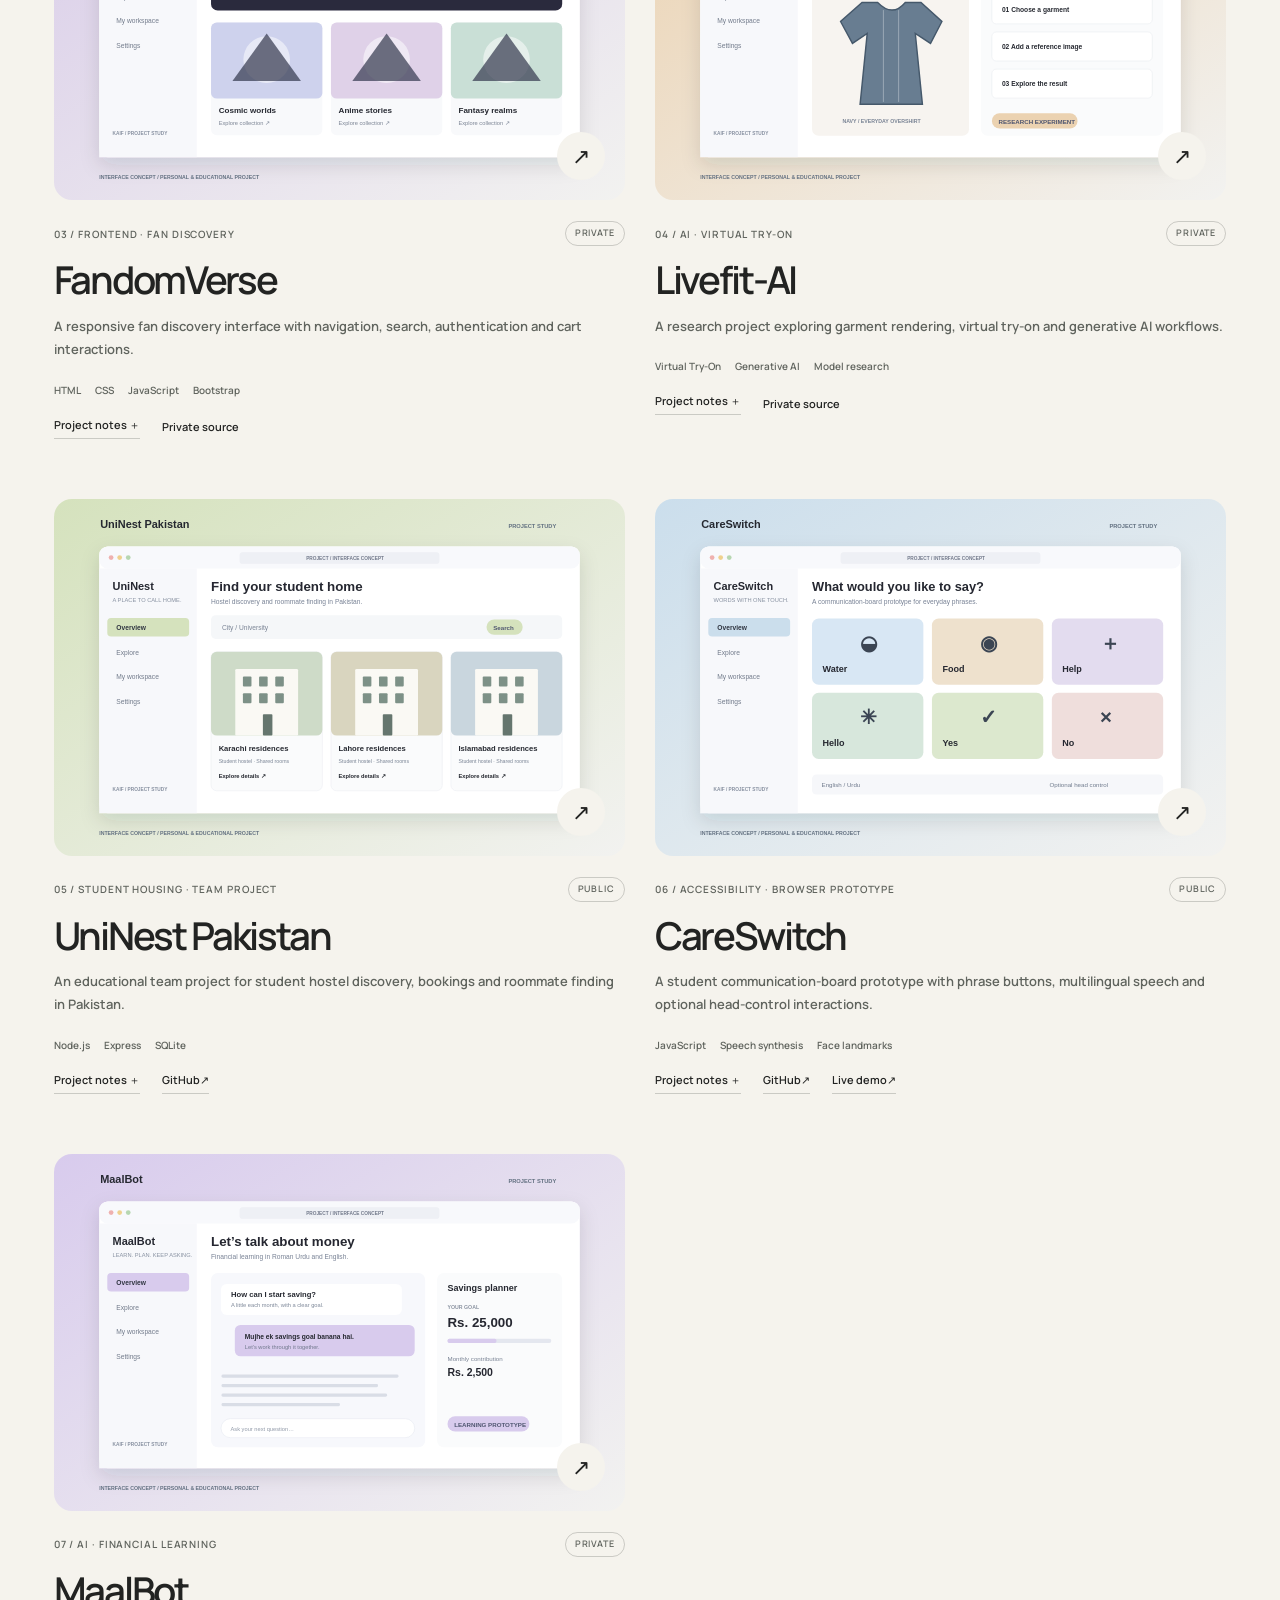
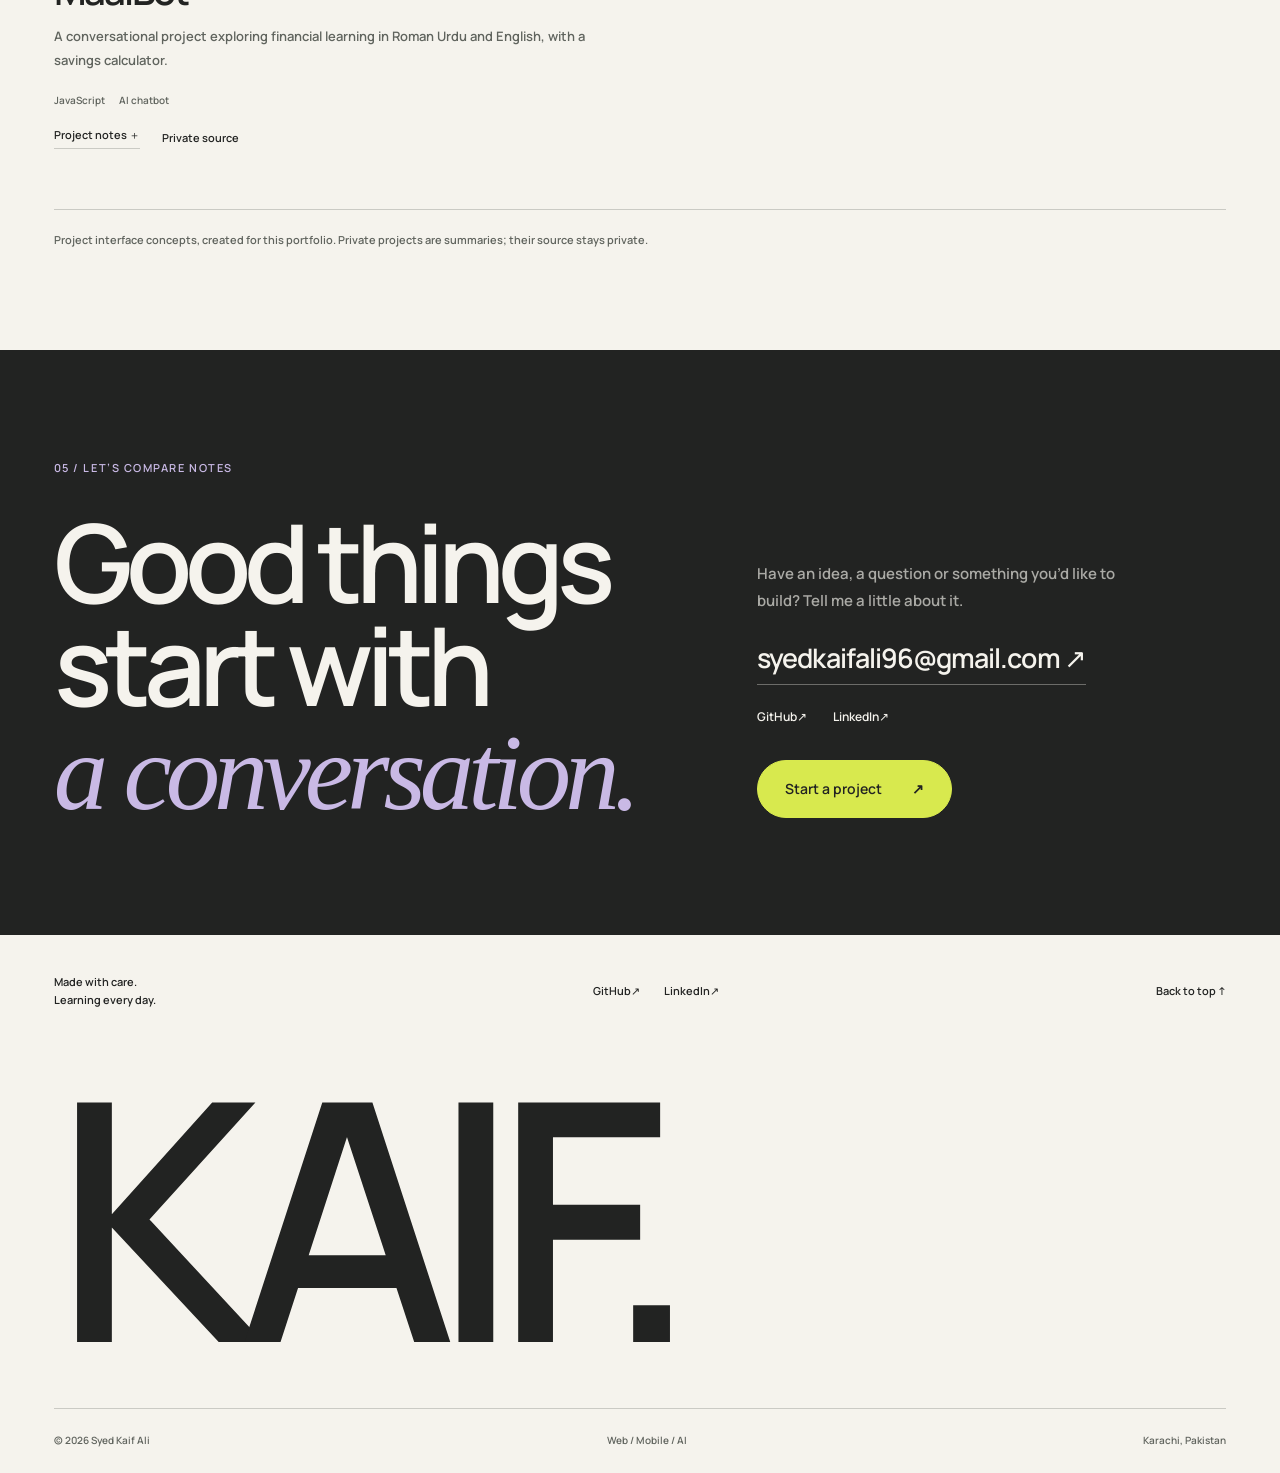
==== commit 4a2bbce5: "Use close vertical portrait with angled torso and camera-facing gaze" ====
--- a/index.html
+++ b/index.html
@@ -1,5 +1,5 @@
-<!doctype html><html lang="en"><head><meta charset="utf-8"><meta name="viewport" content="width=device-width,initial-scale=1"><meta name="theme-color" content="#f5f3ed"><meta name="description" content="Student developer in Karachi exploring web, mobile and AI through practical projects. Explore my work, skills and ideas."><meta property="og:title" content="Syed Kaif Ali — Web, Mobile &amp; AI"><meta property="og:description" content="Student developer in Karachi exploring web, mobile and AI through practical projects. Explore my work, skills and ideas."><meta property="og:type" content="website"><meta property="og:image" content="https://syedkaifali96.github.io/kaif-web-demo/assets/kaif-portrait-chest.png"><title>Syed Kaif Ali — Web, Mobile &amp; AI</title><link rel="icon" type="image/svg+xml" href="assets/favicon.svg"><link rel="preload" href="assets/manrope.woff2" as="font" type="font/woff2" crossorigin><link rel="stylesheet" href="portfolio-v2.css?v=20261015-4"><script defer src="portfolio-v2.js"></script></head><body class="page-home"><a class="skip-link" href="#main">Skip to content</a><header class="site-nav" id="site-nav"><div class="nav-inner"><button class="nav-menu" id="menu-toggle" type="button" aria-controls="menu-panel" aria-expanded="false"><span class="menu-icon" aria-hidden="true"><span></span><span></span></span><span class="menu-label">Menu</span></button><a class="nav-brand" href="#top" aria-label="Syed Kaif Ali home">Syed Kaif Ali</a><a class="nav-contact" href="#Contact">Let’s chat <span aria-hidden="true">↗</span></a></div></header><dialog class="menu-panel" id="menu-panel" aria-labelledby="menu-title"><div class="menu-head"><p class="menu-title" id="menu-title">Explore / Kaif</p><button class="menu-close" type="button" aria-label="Close navigation">Close <span aria-hidden="true">×</span></button></div><nav class="menu-links" aria-label="Main navigation"><a href="#top"><span class="menu-link-number">01</span><span class="menu-link-name">Home</span><span aria-hidden="true">↗</span></a><a href="#about"><span class="menu-link-number">02</span><span class="menu-link-name">About</span><span aria-hidden="true">↗</span></a><a href="#skills"><span class="menu-link-number">03</span><span class="menu-link-name">Skills</span><span aria-hidden="true">↗</span></a><a href="#selected-work"><span class="menu-link-number">04</span><span class="menu-link-name">Selected work</span><span aria-hidden="true">↗</span></a><a href="services.html"><span class="menu-link-number">05</span><span class="menu-link-name">Services</span><span aria-hidden="true">↗</span></a><a href="#Contact"><span class="menu-link-number">06</span><span class="menu-link-name">Contact</span><span aria-hidden="true">↗</span></a></nav><div class="menu-bottom"><a href="mailto:syedkaifali96@gmail.com">syedkaifali96@gmail.com</a><div><a href="https://github.com/syedkaifali96" rel="noopener noreferrer">GitHub<span aria-hidden="true">↗</span></a><a href="https://www.linkedin.com/in/syed-kaif-ali-10b667430/" rel="noopener noreferrer">LinkedIn<span aria-hidden="true">↗</span></a></div><p>Karachi, Pakistan / English &amp; Urdu</p></div></dialog><main id="main"><section class="intro-hero" id="top" aria-labelledby="hero-title"><div class="intro-kicker"><p class="eyebrow">SYED KAIF ALI / STUDENT DEVELOPER</p><span class="intro-location">KARACHI, PAKISTAN</span></div><h1 id="hero-title">Ideas into<br><em>interfaces.</em><br>And beyond<span class="hero-period">.</span></h1><div class="intro-bottom"><p>Websites, mobile experiences and AI experiments.<br>Built with curiosity. Refined through practice.</p><a class="pill-button" href="#selected-work">Explore my work <span aria-hidden="true">↗</span></a><a class="intro-scroll" href="#statement" aria-label="Meet the person behind the projects">Meet Kaif <span aria-hidden="true">↓</span></a></div><div class="intro-strip"><span>DESIGN</span><span>DEVELOPMENT</span><span>MOBILE</span><span>AI INTEGRATION</span></div></section>
-<section class="meet-section section-pad" id="statement" aria-labelledby="statement-title"><figure class="meet-portrait"><img src="assets/kaif-portrait-chest.png" width="1536" height="1024" loading="lazy" alt="AI-assisted editorial portrait of Syed Kaif Ali"><figcaption><span>Syed Kaif Ali</span><span>Karachi, Pakistan</span></figcaption></figure><div class="meet-copy"><p class="eyebrow">01 / THE PERSON BEHIND THE PROJECTS</p><h2 id="statement-title">Curious by nature.<br><em>A builder<br>by practice.</em></h2><p>I’m Kaif, a student developer exploring web, mobile and AI. I enjoy taking an idea, figuring out the details and turning it into something useful.</p><a class="text-link" href="#about">A little about me <span aria-hidden="true">↗</span></a></div></section>
+<!doctype html><html lang="en"><head><meta charset="utf-8"><meta name="viewport" content="width=device-width,initial-scale=1"><meta name="theme-color" content="#f5f3ed"><meta name="description" content="Student developer in Karachi exploring web, mobile and AI through practical projects. Explore my work, skills and ideas."><meta property="og:title" content="Syed Kaif Ali — Web, Mobile &amp; AI"><meta property="og:description" content="Student developer in Karachi exploring web, mobile and AI through practical projects. Explore my work, skills and ideas."><meta property="og:type" content="website"><meta property="og:image" content="https://syedkaifali96.github.io/kaif-web-demo/assets/kaif-portrait-angled.png"><title>Syed Kaif Ali — Web, Mobile &amp; AI</title><link rel="icon" type="image/svg+xml" href="assets/favicon.svg"><link rel="preload" href="assets/manrope.woff2" as="font" type="font/woff2" crossorigin><link rel="stylesheet" href="portfolio-v2.css?v=20261015-5"><script defer src="portfolio-v2.js"></script></head><body class="page-home"><a class="skip-link" href="#main">Skip to content</a><header class="site-nav" id="site-nav"><div class="nav-inner"><button class="nav-menu" id="menu-toggle" type="button" aria-controls="menu-panel" aria-expanded="false"><span class="menu-icon" aria-hidden="true"><span></span><span></span></span><span class="menu-label">Menu</span></button><a class="nav-brand" href="#top" aria-label="Syed Kaif Ali home">Syed Kaif Ali</a><a class="nav-contact" href="#Contact">Let’s chat <span aria-hidden="true">↗</span></a></div></header><dialog class="menu-panel" id="menu-panel" aria-labelledby="menu-title"><div class="menu-head"><p class="menu-title" id="menu-title">Explore / Kaif</p><button class="menu-close" type="button" aria-label="Close navigation">Close <span aria-hidden="true">×</span></button></div><nav class="menu-links" aria-label="Main navigation"><a href="#top"><span class="menu-link-number">01</span><span class="menu-link-name">Home</span><span aria-hidden="true">↗</span></a><a href="#about"><span class="menu-link-number">02</span><span class="menu-link-name">About</span><span aria-hidden="true">↗</span></a><a href="#skills"><span class="menu-link-number">03</span><span class="menu-link-name">Skills</span><span aria-hidden="true">↗</span></a><a href="#selected-work"><span class="menu-link-number">04</span><span class="menu-link-name">Selected work</span><span aria-hidden="true">↗</span></a><a href="services.html"><span class="menu-link-number">05</span><span class="menu-link-name">Services</span><span aria-hidden="true">↗</span></a><a href="#Contact"><span class="menu-link-number">06</span><span class="menu-link-name">Contact</span><span aria-hidden="true">↗</span></a></nav><div class="menu-bottom"><a href="mailto:syedkaifali96@gmail.com">syedkaifali96@gmail.com</a><div><a href="https://github.com/syedkaifali96" rel="noopener noreferrer">GitHub<span aria-hidden="true">↗</span></a><a href="https://www.linkedin.com/in/syed-kaif-ali-10b667430/" rel="noopener noreferrer">LinkedIn<span aria-hidden="true">↗</span></a></div><p>Karachi, Pakistan / English &amp; Urdu</p></div></dialog><main id="main"><section class="intro-hero" id="top" aria-labelledby="hero-title"><div class="intro-kicker"><p class="eyebrow">SYED KAIF ALI / STUDENT DEVELOPER</p><span class="intro-location">KARACHI, PAKISTAN</span></div><h1 id="hero-title">Ideas into<br><em>interfaces.</em><br>And beyond<span class="hero-period">.</span></h1><div class="intro-bottom"><p>Websites, mobile experiences and AI experiments.<br>Built with curiosity. Refined through practice.</p><a class="pill-button" href="#selected-work">Explore my work <span aria-hidden="true">↗</span></a><a class="intro-scroll" href="#statement" aria-label="Meet the person behind the projects">Meet Kaif <span aria-hidden="true">↓</span></a></div><div class="intro-strip"><span>DESIGN</span><span>DEVELOPMENT</span><span>MOBILE</span><span>AI INTEGRATION</span></div></section>
+<section class="meet-section section-pad" id="statement" aria-labelledby="statement-title"><figure class="meet-portrait"><img src="assets/kaif-portrait-angled.png" width="1122" height="1402" loading="lazy" alt="AI-assisted editorial portrait of Syed Kaif Ali"><figcaption><span>Syed Kaif Ali</span><span>Karachi, Pakistan</span></figcaption></figure><div class="meet-copy"><p class="eyebrow">01 / THE PERSON BEHIND THE PROJECTS</p><h2 id="statement-title">Curious by nature.<br><em>A builder<br>by practice.</em></h2><p>I’m Kaif, a student developer exploring web, mobile and AI. I enjoy taking an idea, figuring out the details and turning it into something useful.</p><a class="text-link" href="#about">A little about me <span aria-hidden="true">↗</span></a></div></section>
 <section class="about-section section-pad" id="about" aria-labelledby="about-title"><div class="section-top"><p class="eyebrow">02 / A LITTLE ABOUT ME</p><span>LEARNING THROUGH THE WORK</span></div><div class="about-grid"><div class="about-head"><h2 id="about-title">An idea is<br>just the <em>beginning.</em></h2></div><div class="about-copy"><p>I’m Syed Kaif Ali, a student developer based in Karachi. I explore the space between a good idea and something people can actually use.</p><p>My work brings together interface design, backend APIs, databases, mobile apps and AI integration. I use AI tools to help with implementation, then review, test and keep improving.</p><p>These are personal and educational projects. I’m learning through hands-on work and feedback.</p><div class="about-links"><a class="text-link" href="about.html">A little more about me <span aria-hidden="true">↗</span></a></div></div></div><div class="focus-list"><article class="focus-row"><span class="focus-index">01</span><h3>Frontend & Design</h3><p>Clear layouts. Useful interactions.</p></article><article class="focus-row"><span class="focus-index">02</span><h3>Backend & Data</h3><p>APIs, databases and the logic behind the interface.</p></article><article class="focus-row"><span class="focus-index">03</span><h3>Mobile Development</h3><p>Experiences that travel with you.</p></article><article class="focus-row"><span class="focus-index">04</span><h3>AI Integration</h3><p>Experiments with practical possibilities.</p></article></div></section>
 <section class="skills-section section-pad" id="skills" aria-labelledby="skills-title"><div class="section-heading"><p class="eyebrow">03 / MY TOOLBOX</p><h2 id="skills-title">Tools for<br><em>turning ideas real.</em></h2><p>What I work with and keep exploring.</p></div><div class="skills-grid"><article class="skill-group"><div class="skill-head"><span>01</span><h3>Front-End &amp; Design</h3></div><ul class="skill-tags"><li>HTML</li><li>CSS</li><li>JavaScript</li><li>TypeScript</li><li>React</li><li>Bootstrap</li><li>UI/UX Design</li><li>Website Designing</li><li>Responsive Web Design</li></ul></article><article class="skill-group"><div class="skill-head"><span>02</span><h3>Back-End &amp; APIs</h3></div><ul class="skill-tags"><li>PHP</li><li>Node.js</li><li>Express</li><li>Fastify</li><li>API Development &amp; Integration</li><li>Socket.IO</li></ul></article><article class="skill-group"><div class="skill-head"><span>03</span><h3>Database</h3></div><ul class="skill-tags"><li>SQL</li><li>PostgreSQL</li><li>SQLite</li><li>Drizzle ORM</li><li>Database Management</li></ul></article><article class="skill-group"><div class="skill-head"><span>04</span><h3>Mobile</h3></div><ul class="skill-tags"><li>Mobile App Development</li><li>React Native</li><li>Expo</li></ul></article><article class="skill-group"><div class="skill-head"><span>05</span><h3>AI &amp; Research</h3></div><ul class="skill-tags"><li>AI Development &amp; Integration</li><li>Generative AI</li><li>AI Chatbots</li><li>Virtual Try-On</li><li>Model Research</li></ul></article><article class="skill-group"><div class="skill-head"><span>06</span><h3>File Processing</h3></div><ul class="skill-tags"><li>PDF Processing</li><li>Sharp</li></ul></article><article class="skill-group"><div class="skill-head"><span>07</span><h3>Tools</h3></div><ul class="skill-tags"><li>Git</li><li>GitHub</li><li>Vite</li><li>Deployment &amp; Debugging</li></ul></article></div></section>
 <section class="work-section section-pad" id="selected-work" aria-labelledby="work-title"><div class="section-heading"><p class="eyebrow">04 / THE PROJECT NOTEBOOK</p><h2 id="work-title">Selected<br><em>work &amp; experiments.</em></h2><p>Seven projects. Different questions. The same curiosity.</p></div><div class="project-toolbar"><div class="project-filters" role="group" aria-label="Filter projects"><button class="filter" type="button" data-filter="all" aria-pressed="true">All work <span>7</span></button><button class="filter" type="button" data-filter="public" aria-pressed="false">Public <span>2</span></button><button class="filter" type="button" data-filter="private" aria-pressed="false">Private <span>5</span></button></div><div class="project-search"><label class="sr-only" for="repository-search">Search projects</label><input type="search" id="repository-search" placeholder="Search a project or technology" autocomplete="off"></div></div><p class="repository-count" id="filter-status" role="status" aria-live="polite">7 projects shown.</p><div class="project-grid"><article class="project-card project-featured" data-category="private" data-repository="CircleChat" data-search="circlechat circlechat messaging · mobile a small-circle messenger combining a mobile client, persistent conversations and real-time communication. expo fastify socket.io postgresql"><button class="project-visual project-open" type="button" data-project="circlechat" aria-label="Read project notes for CircleChat"><img src="assets/project-panels/circlechat.svg" width="1200" height="750" loading="lazy" alt="CircleChat project interface concept"><span class="visual-arrow" aria-hidden="true">↗</span></button><div class="project-meta"><span>01 / Messaging · Mobile</span><span class="visibility-pill private">Private</span></div><div class="project-info"><h3>CircleChat</h3><p class="project-description">A small-circle messenger combining a mobile client, persistent conversations and real-time communication.</p></div><ul class="project-tech" aria-label="Technologies"><li>Expo</li><li>Fastify</li><li>Socket.IO</li><li>PostgreSQL</li></ul><div class="project-actions"><button class="project-notes" type="button" data-project="circlechat">Project notes <span aria-hidden="true">＋</span></button><span class="private-source">Private source</span></div></article><article class="project-card" data-category="private" data-repository="batch-file-converter" data-search="batch-file-converter batchmorph pro file conversion · web app batch document and image conversion, with a react interface and server-side processing. react typescript node.js pdf processing"><button class="project-visual project-open" type="button" data-project="batch-file-converter" aria-label="Read project notes for BatchMorph Pro"><img src="assets/project-panels/batch-file-converter.svg" width="1200" height="750" loading="lazy" alt="BatchMorph Pro project interface concept"><span class="visual-arrow" aria-hidden="true">↗</span></button><div class="project-meta"><span>02 / File conversion · Web app</span><span class="visibility-pill private">Private</span></div><div class="project-info"><h3>BatchMorph Pro</h3><p class="project-description">Batch document and image conversion, with a React interface and server-side processing.</p></div><ul class="project-tech" aria-label="Technologies"><li>React</li><li>TypeScript</li><li>Node.js</li><li>PDF processing</li></ul><div class="project-actions"><button class="project-notes" type="button" data-project="batch-file-converter">Project notes <span aria-hidden="true">＋</span></button><span class="private-source">Private source</span></div></article><article class="project-card" data-category="private" data-repository="fandomverse" data-search="fandomverse fandomverse frontend · fan discovery a responsive fan discovery interface with navigation, search, authentication and cart interactions. html css javascript bootstrap"><button class="project-visual project-open" type="button" data-project="fandomverse" aria-label="Read project notes for FandomVerse"><img src="assets/project-panels/fandomverse.svg" width="1200" height="750" loading="lazy" alt="FandomVerse project interface concept"><span class="visual-arrow" aria-hidden="true">↗</span></button><div class="project-meta"><span>03 / Frontend · Fan discovery</span><span class="visibility-pill private">Private</span></div><div class="project-info"><h3>FandomVerse</h3><p class="project-description">A responsive fan discovery interface with navigation, search, authentication and cart interactions.</p></div><ul class="project-tech" aria-label="Technologies"><li>HTML</li><li>CSS</li><li>JavaScript</li><li>Bootstrap</li></ul><div class="project-actions"><button class="project-notes" type="button" data-project="fandomverse">Project notes <span aria-hidden="true">＋</span></button><span class="private-source">Private source</span></div></article><article class="project-card" data-category="private" data-repository="Livefit-Ai" data-search="livefit-ai livefit-ai ai · virtual try-on a research project exploring garment rendering, virtual try-on and generative ai workflows. virtual try-on generative ai model research"><button class="project-visual project-open" type="button" data-project="livefit-ai" aria-label="Read project notes for Livefit-AI"><img src="assets/project-panels/livefit-ai.svg" width="1200" height="750" loading="lazy" alt="Livefit-AI project interface concept"><span class="visual-arrow" aria-hidden="true">↗</span></button><div class="project-meta"><span>04 / AI · Virtual try-on</span><span class="visibility-pill private">Private</span></div><div class="project-info"><h3>Livefit-AI</h3><p class="project-description">A research project exploring garment rendering, virtual try-on and generative AI workflows.</p></div><ul class="project-tech" aria-label="Technologies"><li>Virtual Try-On</li><li>Generative AI</li><li>Model research</li></ul><div class="project-actions"><button class="project-notes" type="button" data-project="livefit-ai">Project notes <span aria-hidden="true">＋</span></button><span class="private-source">Private source</span></div></article><article class="project-card" data-category="public" data-repository="UninestPakistan" data-search="uninestpakistan uninest pakistan student housing · team project an educational team project for student hostel discovery, bookings and roommate finding in pakistan. node.js express sqlite"><button class="project-visual project-open" type="button" data-project="uninestpakistan" aria-label="Read project notes for UniNest Pakistan"><img src="assets/project-panels/uninestpakistan.svg" width="1200" height="750" loading="lazy" alt="UniNest Pakistan project interface concept"><span class="visual-arrow" aria-hidden="true">↗</span></button><div class="project-meta"><span>05 / Student housing · Team project</span><span class="visibility-pill public">Public</span></div><div class="project-info"><h3>UniNest Pakistan</h3><p class="project-description">An educational team project for student hostel discovery, bookings and roommate finding in Pakistan.</p></div><ul class="project-tech" aria-label="Technologies"><li>Node.js</li><li>Express</li><li>SQLite</li></ul><div class="project-actions"><button class="project-notes" type="button" data-project="uninestpakistan">Project notes <span aria-hidden="true">＋</span></button><a href="https://github.com/syedkaifali96/UninestPakistan" rel="noopener noreferrer">GitHub<span aria-hidden="true">↗</span></a></div></article><article class="project-card" data-category="public" data-repository="careswitch" data-search="careswitch careswitch accessibility · browser prototype a student communication-board prototype with phrase buttons, multilingual speech and optional head-control interactions. javascript speech synthesis face landmarks"><button class="project-visual project-open" type="button" data-project="careswitch" aria-label="Read project notes for CareSwitch"><img src="assets/project-panels/careswitch.svg" width="1200" height="750" loading="lazy" alt="CareSwitch project interface concept"><span class="visual-arrow" aria-hidden="true">↗</span></button><div class="project-meta"><span>06 / Accessibility · Browser prototype</span><span class="visibility-pill public">Public</span></div><div class="project-info"><h3>CareSwitch</h3><p class="project-description">A student communication-board prototype with phrase buttons, multilingual speech and optional head-control interactions.</p></div><ul class="project-tech" aria-label="Technologies"><li>JavaScript</li><li>Speech synthesis</li><li>Face landmarks</li></ul><div class="project-actions"><button class="project-notes" type="button" data-project="careswitch">Project notes <span aria-hidden="true">＋</span></button><a href="https://github.com/syedkaifali96/careswitch" rel="noopener noreferrer">GitHub<span aria-hidden="true">↗</span></a><a href="https://syedkaifali96.github.io/careswitch/" rel="noopener noreferrer">Live demo<span aria-hidden="true">↗</span></a></div></article><article class="project-card" data-category="private" data-repository="maalbot" data-search="maalbot maalbot ai · financial learning a conversational project exploring financial learning in roman urdu and english, with a savings calculator. javascript ai chatbot"><button class="project-visual project-open" type="button" data-project="maalbot" aria-label="Read project notes for MaalBot"><img src="assets/project-panels/maalbot.svg" width="1200" height="750" loading="lazy" alt="MaalBot project interface concept"><span class="visual-arrow" aria-hidden="true">↗</span></button><div class="project-meta"><span>07 / AI · Financial learning</span><span class="visibility-pill private">Private</span></div><div class="project-info"><h3>MaalBot</h3><p class="project-description">A conversational project exploring financial learning in Roman Urdu and English, with a savings calculator.</p></div><ul class="project-tech" aria-label="Technologies"><li>JavaScript</li><li>AI chatbot</li></ul><div class="project-actions"><button class="project-notes" type="button" data-project="maalbot">Project notes <span aria-hidden="true">＋</span></button><span class="private-source">Private source</span></div></article></div><p id="repository-empty" hidden>No projects match your search. Try another name or technology.</p><p class="project-footnote">Project interface concepts, created for this portfolio. Private projects are summaries; their source stays private.</p><dialog class="project-dialog" id="project-dialog" aria-labelledby="project-title"><button class="dialog-close" type="button" aria-label="Close project notes">×</button><p class="eyebrow">PROJECT NOTES</p><h2 id="project-title"></h2><p id="project-description"></p><ul id="project-scope"></ul><a class="pill-button" href="contact.html">Talk about a project <span aria-hidden="true">↗</span></a></dialog><script type="application/json" id="project-data">{"circlechat":{"title":"CircleChat","description":"A small-circle messenger combining a mobile client, persistent conversations and real-time communication.","scope":["Small-group messaging without relying on phone numbers.","Circles, invites, direct messaging and circle conversations.","Private repository; source access remains restricted."]},"batch-file-converter":{"title":"BatchMorph Pro","description":"Batch document and image conversion, with a React interface and server-side processing.","scope":["Document and image conversion workflows.","Work across runtime dependencies, deployment and large-file handling.","Private repository; source access remains restricted."]},"fandomverse":{"title":"FandomVerse","description":"A responsive fan discovery interface with navigation, search, authentication and cart interactions.","scope":["Responsive interface work across mobile and desktop.","Navigation, modals, toast notifications and cart UI.","Private repository; source access remains restricted."]},"livefit-ai":{"title":"Livefit-AI","description":"A research project exploring garment rendering, virtual try-on and generative AI workflows.","scope":["Garment-rendering experiments and model research.","Exploring realism, compute constraints and live webcam ideas.","Research experiment; no production-release claim.","Private repository; source access remains restricted."]},"uninestpakistan":{"title":"UniNest Pakistan","description":"An educational team project for student hostel discovery, bookings and roommate finding in Pakistan.","scope":["Educational team project; this portfolio does not claim sole authorship.","Hostel discovery, bookings, reviews and administration.","Public repository; source is available on GitHub."]},"careswitch":{"title":"CareSwitch","description":"A student communication-board prototype with phrase buttons, multilingual speech and optional head-control interactions.","scope":["Personal student prototype with a live browser demo.","Camera use is optional; face-landmark processing runs on device.","No clinical validation or emergency-use claims.","Public repository; source is available on GitHub."]},"maalbot":{"title":"MaalBot","description":"A conversational project exploring financial learning in Roman Urdu and English, with a savings calculator.","scope":["Financial-learning chatbot concept and calculator interactions.","Early prototype; its outputs are educational.","Private repository; source access remains restricted."]}}</script></section>
--- a/portfolio-v2.css
+++ b/portfolio-v2.css
@@ -294,3 +294,4 @@
 @media(max-width:760px){.intro-hero{min-height:0;height:auto;padding-top:108px;padding-bottom:26px}.intro-hero h1{margin:36px 0 28px}.intro-bottom{margin-top:0;padding-bottom:26px;gap:22px}.section-pad{padding-block:60px}.focus-row{grid-template-columns:28px 1fr;gap:12px}.focus-row p{grid-column:2;grid-row:2;max-width:100%}.project-grid{row-gap:42px}.meet-section{gap:30px}.meet-copy h2{margin:20px 0}.contact-section{padding-block:60px}.contact-details .pill-button{margin-top:24px}.skills-grid{row-gap:28px}}
 @media(max-width:480px){.intro-hero{min-height:0;height:auto;padding-top:102px;padding-bottom:22px}.intro-hero h1{margin:32px 0 26px}.intro-bottom{margin-top:0;gap:18px;padding-bottom:24px}.intro-strip{padding-top:18px}.section-pad{padding-block:48px}.about-grid{margin-bottom:36px}.section-heading{margin-bottom:30px}.focus-row{padding-block:22px}.project-toolbar{gap:20px}.repository-count{padding-bottom:24px}.project-footnote{margin-top:36px}.contact-grid{gap:26px}.site-footer{padding-top:36px}.meet-portrait figcaption{font-size:10px;gap:12px}}
 .intro-hero{min-height:0;height:auto}.intro-bottom{margin-top:0}
+.meet-portrait img,.portrait-inline img{aspect-ratio:4/5;object-fit:contain;width:100%;height:auto;padding:0;background:var(--cream)}
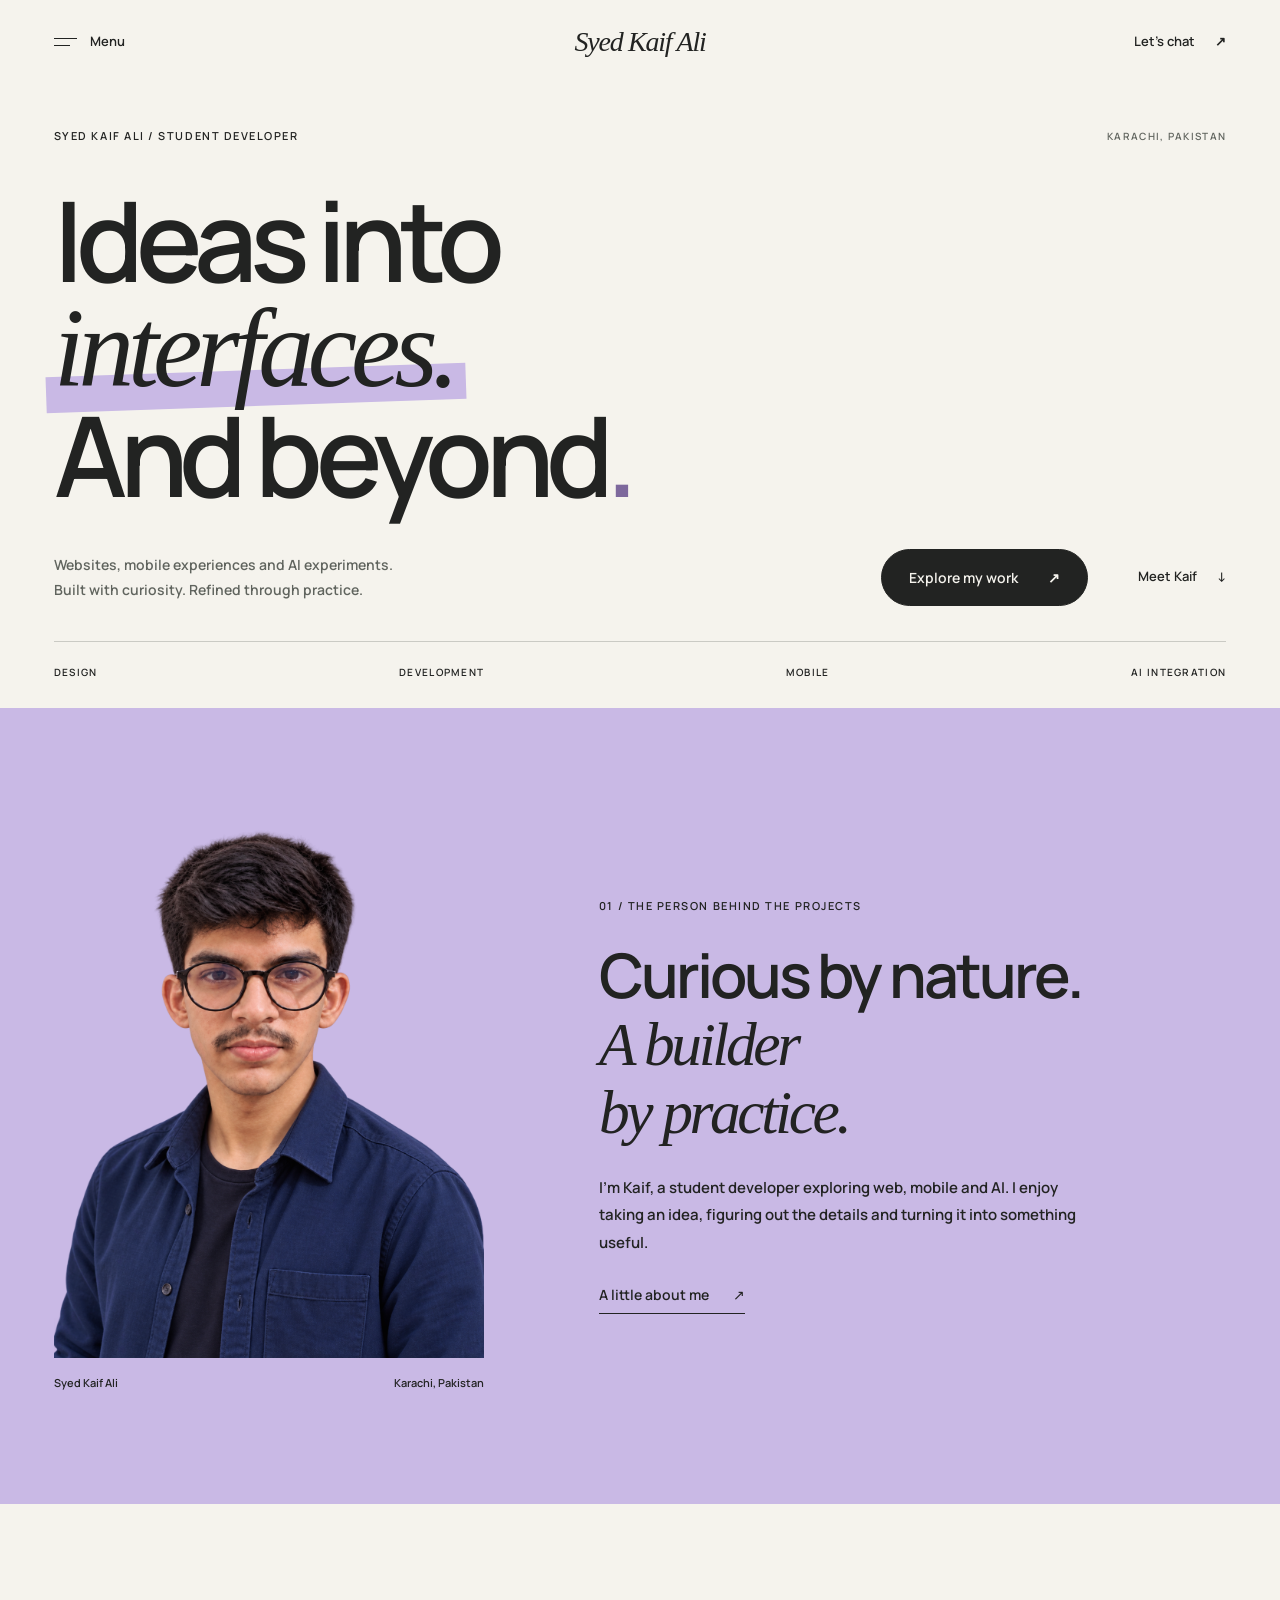
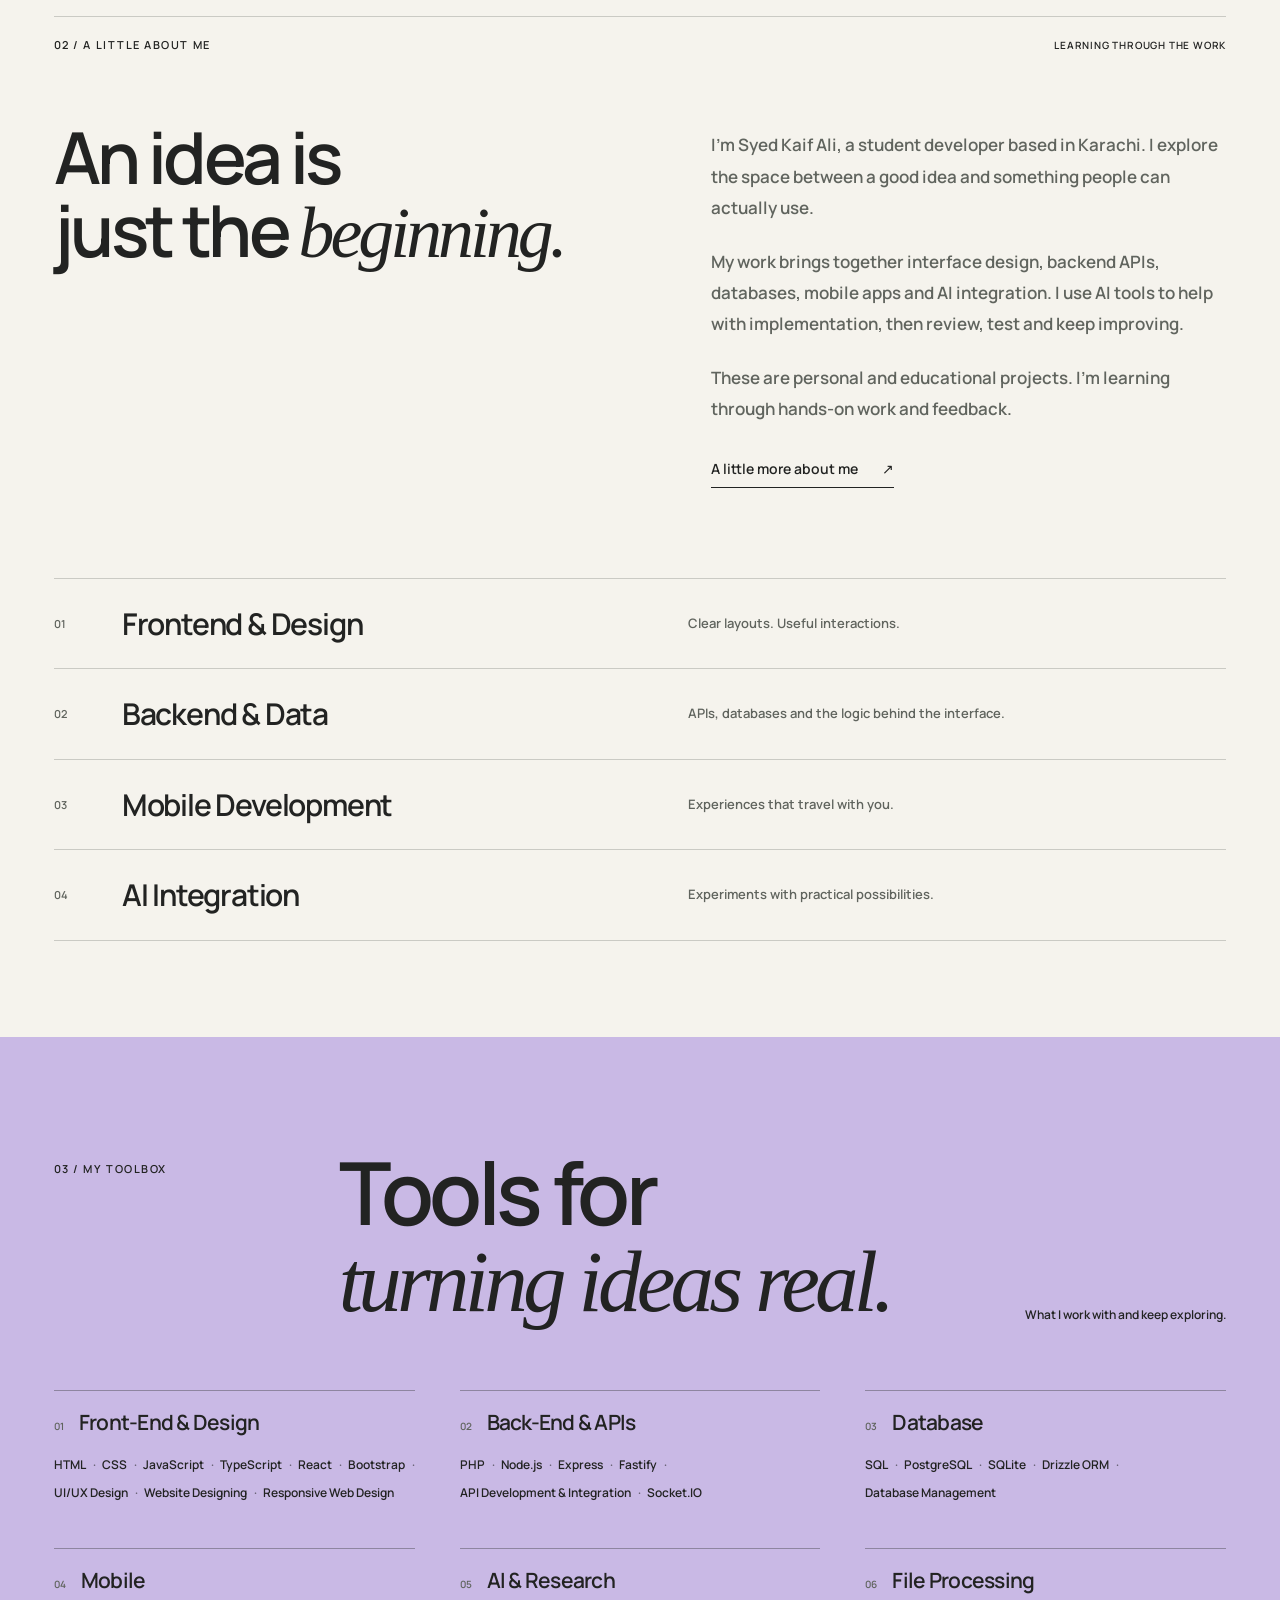
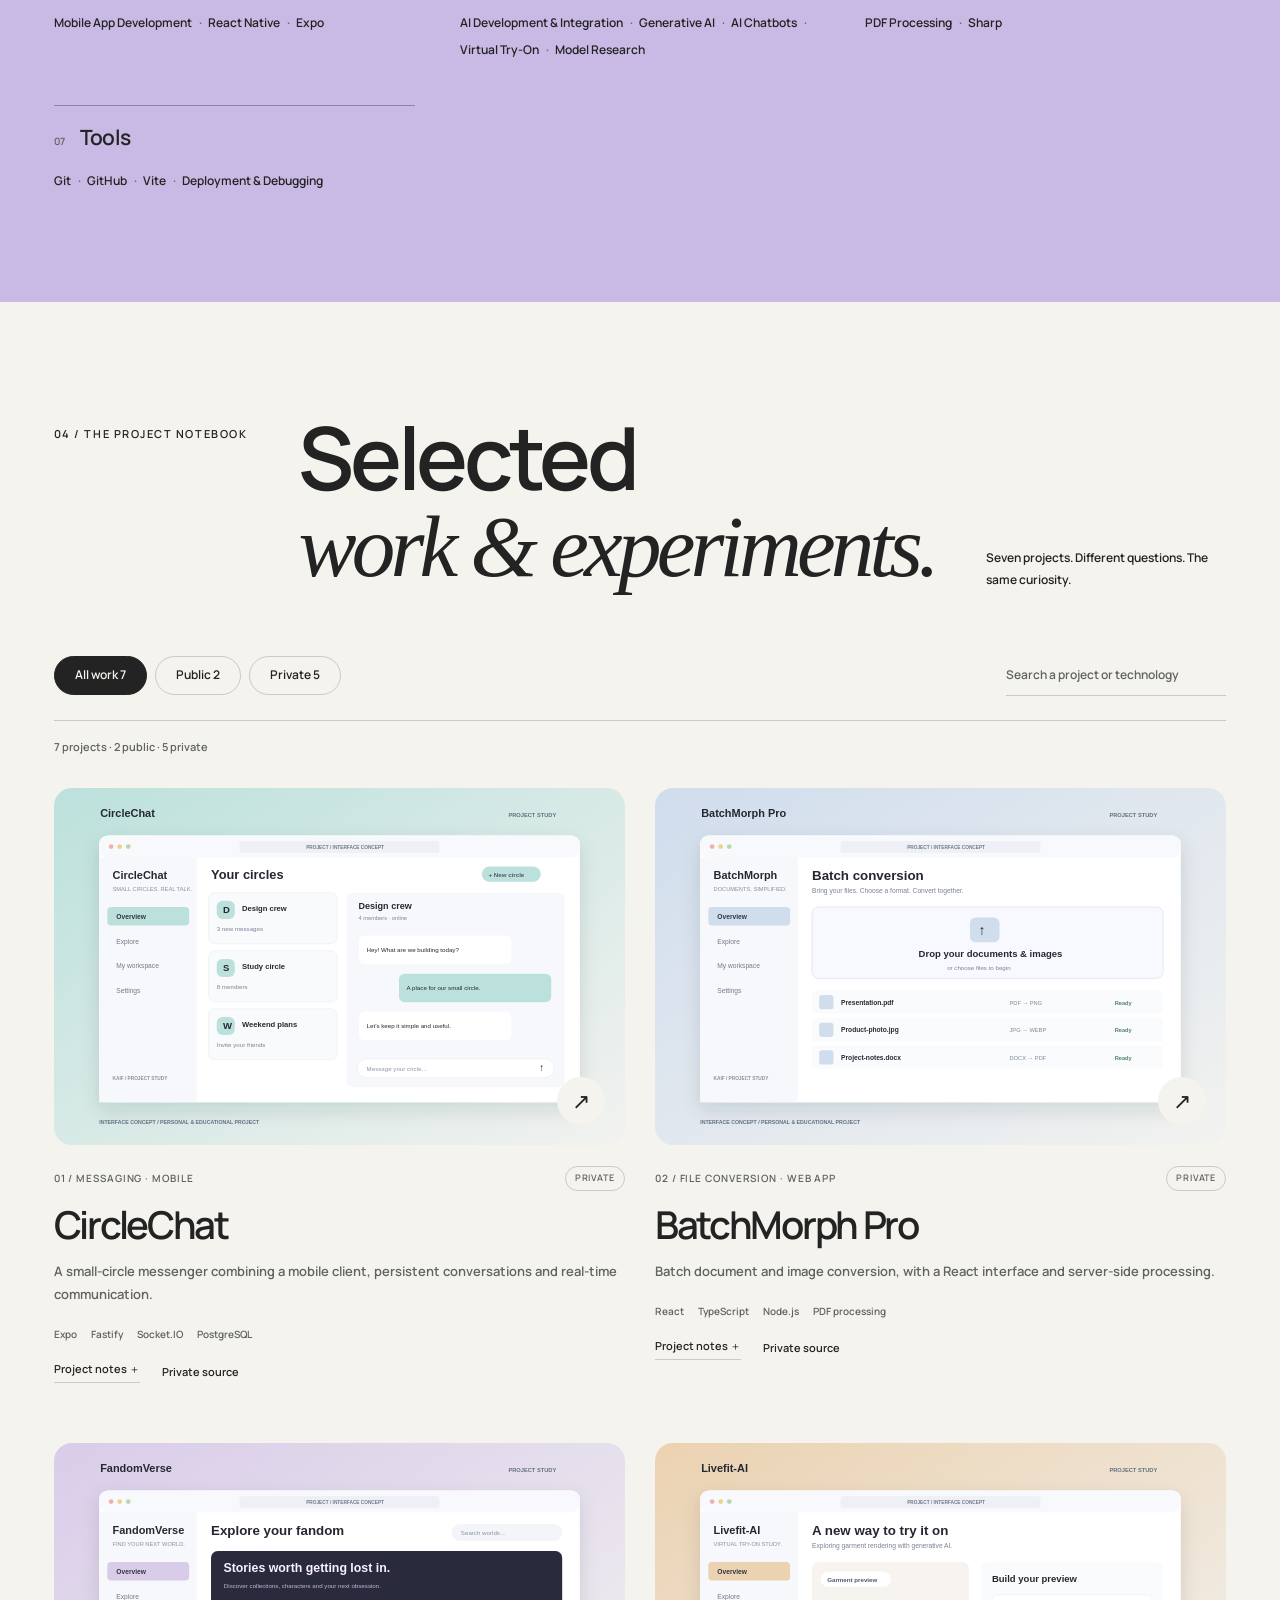
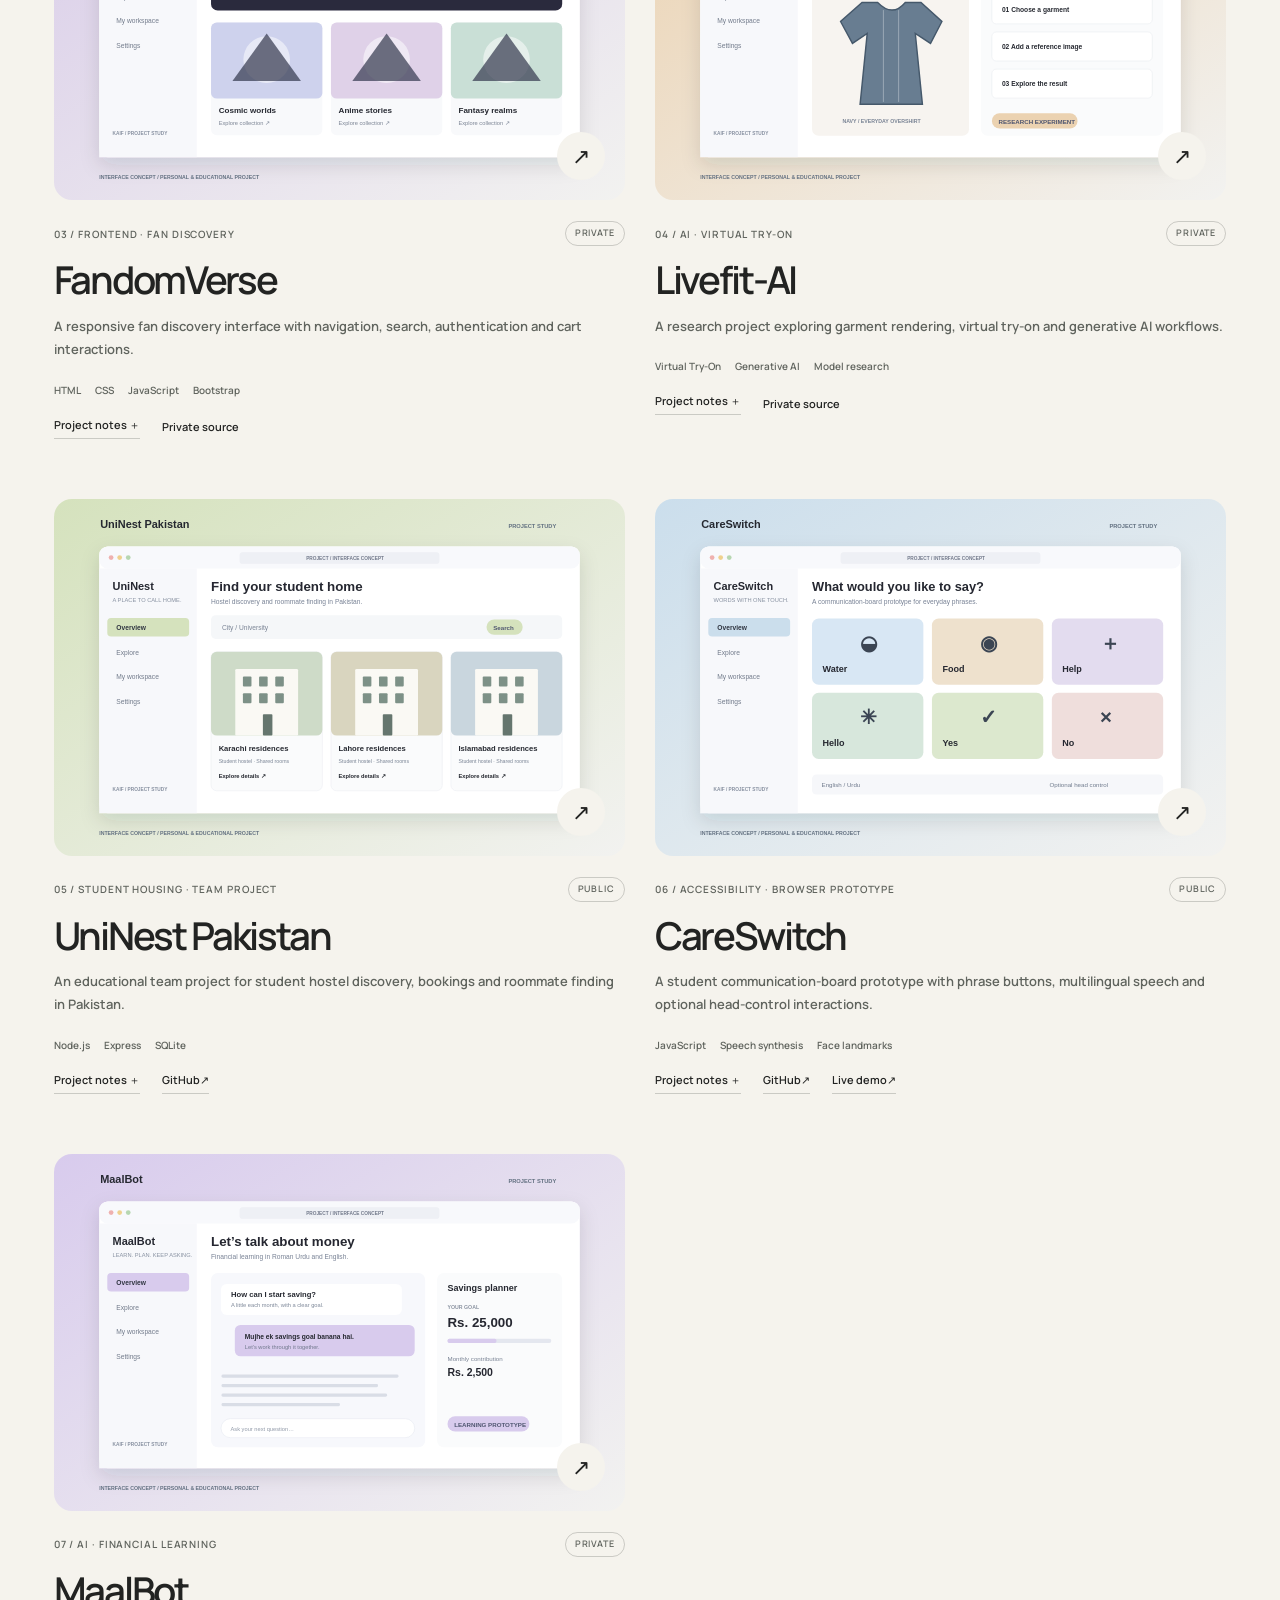
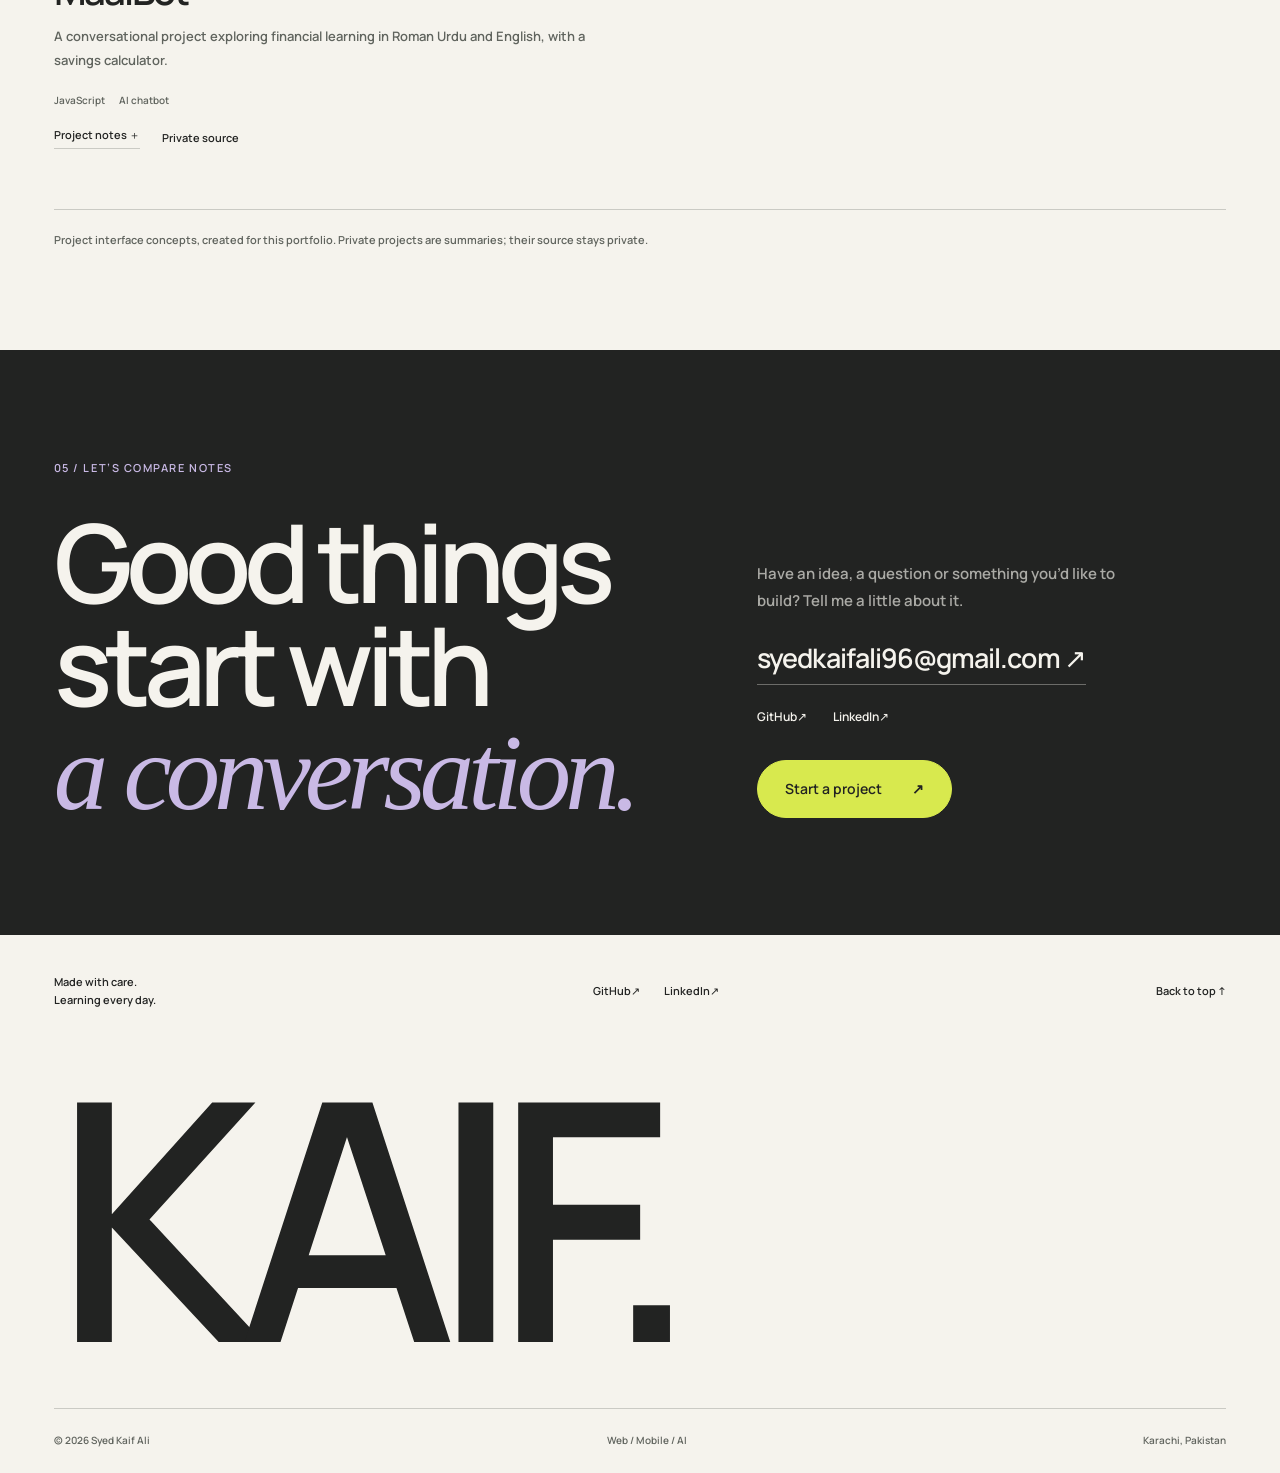
==== commit c4ab6682: "Remove portrait backdrop and use softly lit natural photo edit" ====
--- a/index.html
+++ b/index.html
@@ -1,5 +1,5 @@
-<!doctype html><html lang="en"><head><meta charset="utf-8"><meta name="viewport" content="width=device-width,initial-scale=1"><meta name="theme-color" content="#f5f3ed"><meta name="description" content="Student developer in Karachi exploring web, mobile and AI through practical projects. Explore my work, skills and ideas."><meta property="og:title" content="Syed Kaif Ali — Web, Mobile &amp; AI"><meta property="og:description" content="Student developer in Karachi exploring web, mobile and AI through practical projects. Explore my work, skills and ideas."><meta property="og:type" content="website"><meta property="og:image" content="https://syedkaifali96.github.io/kaif-web-demo/assets/kaif-portrait-angled.png"><title>Syed Kaif Ali — Web, Mobile &amp; AI</title><link rel="icon" type="image/svg+xml" href="assets/favicon.svg"><link rel="preload" href="assets/manrope.woff2" as="font" type="font/woff2" crossorigin><link rel="stylesheet" href="portfolio-v2.css?v=20261015-5"><script defer src="portfolio-v2.js"></script></head><body class="page-home"><a class="skip-link" href="#main">Skip to content</a><header class="site-nav" id="site-nav"><div class="nav-inner"><button class="nav-menu" id="menu-toggle" type="button" aria-controls="menu-panel" aria-expanded="false"><span class="menu-icon" aria-hidden="true"><span></span><span></span></span><span class="menu-label">Menu</span></button><a class="nav-brand" href="#top" aria-label="Syed Kaif Ali home">Syed Kaif Ali</a><a class="nav-contact" href="#Contact">Let’s chat <span aria-hidden="true">↗</span></a></div></header><dialog class="menu-panel" id="menu-panel" aria-labelledby="menu-title"><div class="menu-head"><p class="menu-title" id="menu-title">Explore / Kaif</p><button class="menu-close" type="button" aria-label="Close navigation">Close <span aria-hidden="true">×</span></button></div><nav class="menu-links" aria-label="Main navigation"><a href="#top"><span class="menu-link-number">01</span><span class="menu-link-name">Home</span><span aria-hidden="true">↗</span></a><a href="#about"><span class="menu-link-number">02</span><span class="menu-link-name">About</span><span aria-hidden="true">↗</span></a><a href="#skills"><span class="menu-link-number">03</span><span class="menu-link-name">Skills</span><span aria-hidden="true">↗</span></a><a href="#selected-work"><span class="menu-link-number">04</span><span class="menu-link-name">Selected work</span><span aria-hidden="true">↗</span></a><a href="services.html"><span class="menu-link-number">05</span><span class="menu-link-name">Services</span><span aria-hidden="true">↗</span></a><a href="#Contact"><span class="menu-link-number">06</span><span class="menu-link-name">Contact</span><span aria-hidden="true">↗</span></a></nav><div class="menu-bottom"><a href="mailto:syedkaifali96@gmail.com">syedkaifali96@gmail.com</a><div><a href="https://github.com/syedkaifali96" rel="noopener noreferrer">GitHub<span aria-hidden="true">↗</span></a><a href="https://www.linkedin.com/in/syed-kaif-ali-10b667430/" rel="noopener noreferrer">LinkedIn<span aria-hidden="true">↗</span></a></div><p>Karachi, Pakistan / English &amp; Urdu</p></div></dialog><main id="main"><section class="intro-hero" id="top" aria-labelledby="hero-title"><div class="intro-kicker"><p class="eyebrow">SYED KAIF ALI / STUDENT DEVELOPER</p><span class="intro-location">KARACHI, PAKISTAN</span></div><h1 id="hero-title">Ideas into<br><em>interfaces.</em><br>And beyond<span class="hero-period">.</span></h1><div class="intro-bottom"><p>Websites, mobile experiences and AI experiments.<br>Built with curiosity. Refined through practice.</p><a class="pill-button" href="#selected-work">Explore my work <span aria-hidden="true">↗</span></a><a class="intro-scroll" href="#statement" aria-label="Meet the person behind the projects">Meet Kaif <span aria-hidden="true">↓</span></a></div><div class="intro-strip"><span>DESIGN</span><span>DEVELOPMENT</span><span>MOBILE</span><span>AI INTEGRATION</span></div></section>
-<section class="meet-section section-pad" id="statement" aria-labelledby="statement-title"><figure class="meet-portrait"><img src="assets/kaif-portrait-angled.png" width="1122" height="1402" loading="lazy" alt="AI-assisted editorial portrait of Syed Kaif Ali"><figcaption><span>Syed Kaif Ali</span><span>Karachi, Pakistan</span></figcaption></figure><div class="meet-copy"><p class="eyebrow">01 / THE PERSON BEHIND THE PROJECTS</p><h2 id="statement-title">Curious by nature.<br><em>A builder<br>by practice.</em></h2><p>I’m Kaif, a student developer exploring web, mobile and AI. I enjoy taking an idea, figuring out the details and turning it into something useful.</p><a class="text-link" href="#about">A little about me <span aria-hidden="true">↗</span></a></div></section>
+<!doctype html><html lang="en"><head><meta charset="utf-8"><meta name="viewport" content="width=device-width,initial-scale=1"><meta name="theme-color" content="#f5f3ed"><meta name="description" content="Student developer in Karachi exploring web, mobile and AI through practical projects. Explore my work, skills and ideas."><meta property="og:title" content="Syed Kaif Ali — Web, Mobile &amp; AI"><meta property="og:description" content="Student developer in Karachi exploring web, mobile and AI through practical projects. Explore my work, skills and ideas."><meta property="og:type" content="website"><meta property="og:image" content="https://syedkaifali96.github.io/kaif-web-demo/assets/kaif-portrait-natural.png"><title>Syed Kaif Ali — Web, Mobile &amp; AI</title><link rel="icon" type="image/svg+xml" href="assets/favicon.svg"><link rel="preload" href="assets/manrope.woff2" as="font" type="font/woff2" crossorigin><link rel="stylesheet" href="portfolio-v2.css?v=20261015-6"><script defer src="portfolio-v2.js"></script></head><body class="page-home"><a class="skip-link" href="#main">Skip to content</a><header class="site-nav" id="site-nav"><div class="nav-inner"><button class="nav-menu" id="menu-toggle" type="button" aria-controls="menu-panel" aria-expanded="false"><span class="menu-icon" aria-hidden="true"><span></span><span></span></span><span class="menu-label">Menu</span></button><a class="nav-brand" href="#top" aria-label="Syed Kaif Ali home">Syed Kaif Ali</a><a class="nav-contact" href="#Contact">Let’s chat <span aria-hidden="true">↗</span></a></div></header><dialog class="menu-panel" id="menu-panel" aria-labelledby="menu-title"><div class="menu-head"><p class="menu-title" id="menu-title">Explore / Kaif</p><button class="menu-close" type="button" aria-label="Close navigation">Close <span aria-hidden="true">×</span></button></div><nav class="menu-links" aria-label="Main navigation"><a href="#top"><span class="menu-link-number">01</span><span class="menu-link-name">Home</span><span aria-hidden="true">↗</span></a><a href="#about"><span class="menu-link-number">02</span><span class="menu-link-name">About</span><span aria-hidden="true">↗</span></a><a href="#skills"><span class="menu-link-number">03</span><span class="menu-link-name">Skills</span><span aria-hidden="true">↗</span></a><a href="#selected-work"><span class="menu-link-number">04</span><span class="menu-link-name">Selected work</span><span aria-hidden="true">↗</span></a><a href="services.html"><span class="menu-link-number">05</span><span class="menu-link-name">Services</span><span aria-hidden="true">↗</span></a><a href="#Contact"><span class="menu-link-number">06</span><span class="menu-link-name">Contact</span><span aria-hidden="true">↗</span></a></nav><div class="menu-bottom"><a href="mailto:syedkaifali96@gmail.com">syedkaifali96@gmail.com</a><div><a href="https://github.com/syedkaifali96" rel="noopener noreferrer">GitHub<span aria-hidden="true">↗</span></a><a href="https://www.linkedin.com/in/syed-kaif-ali-10b667430/" rel="noopener noreferrer">LinkedIn<span aria-hidden="true">↗</span></a></div><p>Karachi, Pakistan / English &amp; Urdu</p></div></dialog><main id="main"><section class="intro-hero" id="top" aria-labelledby="hero-title"><div class="intro-kicker"><p class="eyebrow">SYED KAIF ALI / STUDENT DEVELOPER</p><span class="intro-location">KARACHI, PAKISTAN</span></div><h1 id="hero-title">Ideas into<br><em>interfaces.</em><br>And beyond<span class="hero-period">.</span></h1><div class="intro-bottom"><p>Websites, mobile experiences and AI experiments.<br>Built with curiosity. Refined through practice.</p><a class="pill-button" href="#selected-work">Explore my work <span aria-hidden="true">↗</span></a><a class="intro-scroll" href="#statement" aria-label="Meet the person behind the projects">Meet Kaif <span aria-hidden="true">↓</span></a></div><div class="intro-strip"><span>DESIGN</span><span>DEVELOPMENT</span><span>MOBILE</span><span>AI INTEGRATION</span></div></section>
+<section class="meet-section section-pad" id="statement" aria-labelledby="statement-title"><figure class="meet-portrait"><img src="assets/kaif-portrait-natural.png" width="1122" height="1402" loading="lazy" alt="AI-assisted editorial portrait of Syed Kaif Ali"><figcaption><span>Syed Kaif Ali</span><span>Karachi, Pakistan</span></figcaption></figure><div class="meet-copy"><p class="eyebrow">01 / THE PERSON BEHIND THE PROJECTS</p><h2 id="statement-title">Curious by nature.<br><em>A builder<br>by practice.</em></h2><p>I’m Kaif, a student developer exploring web, mobile and AI. I enjoy taking an idea, figuring out the details and turning it into something useful.</p><a class="text-link" href="#about">A little about me <span aria-hidden="true">↗</span></a></div></section>
 <section class="about-section section-pad" id="about" aria-labelledby="about-title"><div class="section-top"><p class="eyebrow">02 / A LITTLE ABOUT ME</p><span>LEARNING THROUGH THE WORK</span></div><div class="about-grid"><div class="about-head"><h2 id="about-title">An idea is<br>just the <em>beginning.</em></h2></div><div class="about-copy"><p>I’m Syed Kaif Ali, a student developer based in Karachi. I explore the space between a good idea and something people can actually use.</p><p>My work brings together interface design, backend APIs, databases, mobile apps and AI integration. I use AI tools to help with implementation, then review, test and keep improving.</p><p>These are personal and educational projects. I’m learning through hands-on work and feedback.</p><div class="about-links"><a class="text-link" href="about.html">A little more about me <span aria-hidden="true">↗</span></a></div></div></div><div class="focus-list"><article class="focus-row"><span class="focus-index">01</span><h3>Frontend & Design</h3><p>Clear layouts. Useful interactions.</p></article><article class="focus-row"><span class="focus-index">02</span><h3>Backend & Data</h3><p>APIs, databases and the logic behind the interface.</p></article><article class="focus-row"><span class="focus-index">03</span><h3>Mobile Development</h3><p>Experiences that travel with you.</p></article><article class="focus-row"><span class="focus-index">04</span><h3>AI Integration</h3><p>Experiments with practical possibilities.</p></article></div></section>
 <section class="skills-section section-pad" id="skills" aria-labelledby="skills-title"><div class="section-heading"><p class="eyebrow">03 / MY TOOLBOX</p><h2 id="skills-title">Tools for<br><em>turning ideas real.</em></h2><p>What I work with and keep exploring.</p></div><div class="skills-grid"><article class="skill-group"><div class="skill-head"><span>01</span><h3>Front-End &amp; Design</h3></div><ul class="skill-tags"><li>HTML</li><li>CSS</li><li>JavaScript</li><li>TypeScript</li><li>React</li><li>Bootstrap</li><li>UI/UX Design</li><li>Website Designing</li><li>Responsive Web Design</li></ul></article><article class="skill-group"><div class="skill-head"><span>02</span><h3>Back-End &amp; APIs</h3></div><ul class="skill-tags"><li>PHP</li><li>Node.js</li><li>Express</li><li>Fastify</li><li>API Development &amp; Integration</li><li>Socket.IO</li></ul></article><article class="skill-group"><div class="skill-head"><span>03</span><h3>Database</h3></div><ul class="skill-tags"><li>SQL</li><li>PostgreSQL</li><li>SQLite</li><li>Drizzle ORM</li><li>Database Management</li></ul></article><article class="skill-group"><div class="skill-head"><span>04</span><h3>Mobile</h3></div><ul class="skill-tags"><li>Mobile App Development</li><li>React Native</li><li>Expo</li></ul></article><article class="skill-group"><div class="skill-head"><span>05</span><h3>AI &amp; Research</h3></div><ul class="skill-tags"><li>AI Development &amp; Integration</li><li>Generative AI</li><li>AI Chatbots</li><li>Virtual Try-On</li><li>Model Research</li></ul></article><article class="skill-group"><div class="skill-head"><span>06</span><h3>File Processing</h3></div><ul class="skill-tags"><li>PDF Processing</li><li>Sharp</li></ul></article><article class="skill-group"><div class="skill-head"><span>07</span><h3>Tools</h3></div><ul class="skill-tags"><li>Git</li><li>GitHub</li><li>Vite</li><li>Deployment &amp; Debugging</li></ul></article></div></section>
 <section class="work-section section-pad" id="selected-work" aria-labelledby="work-title"><div class="section-heading"><p class="eyebrow">04 / THE PROJECT NOTEBOOK</p><h2 id="work-title">Selected<br><em>work &amp; experiments.</em></h2><p>Seven projects. Different questions. The same curiosity.</p></div><div class="project-toolbar"><div class="project-filters" role="group" aria-label="Filter projects"><button class="filter" type="button" data-filter="all" aria-pressed="true">All work <span>7</span></button><button class="filter" type="button" data-filter="public" aria-pressed="false">Public <span>2</span></button><button class="filter" type="button" data-filter="private" aria-pressed="false">Private <span>5</span></button></div><div class="project-search"><label class="sr-only" for="repository-search">Search projects</label><input type="search" id="repository-search" placeholder="Search a project or technology" autocomplete="off"></div></div><p class="repository-count" id="filter-status" role="status" aria-live="polite">7 projects shown.</p><div class="project-grid"><article class="project-card project-featured" data-category="private" data-repository="CircleChat" data-search="circlechat circlechat messaging · mobile a small-circle messenger combining a mobile client, persistent conversations and real-time communication. expo fastify socket.io postgresql"><button class="project-visual project-open" type="button" data-project="circlechat" aria-label="Read project notes for CircleChat"><img src="assets/project-panels/circlechat.svg" width="1200" height="750" loading="lazy" alt="CircleChat project interface concept"><span class="visual-arrow" aria-hidden="true">↗</span></button><div class="project-meta"><span>01 / Messaging · Mobile</span><span class="visibility-pill private">Private</span></div><div class="project-info"><h3>CircleChat</h3><p class="project-description">A small-circle messenger combining a mobile client, persistent conversations and real-time communication.</p></div><ul class="project-tech" aria-label="Technologies"><li>Expo</li><li>Fastify</li><li>Socket.IO</li><li>PostgreSQL</li></ul><div class="project-actions"><button class="project-notes" type="button" data-project="circlechat">Project notes <span aria-hidden="true">＋</span></button><span class="private-source">Private source</span></div></article><article class="project-card" data-category="private" data-repository="batch-file-converter" data-search="batch-file-converter batchmorph pro file conversion · web app batch document and image conversion, with a react interface and server-side processing. react typescript node.js pdf processing"><button class="project-visual project-open" type="button" data-project="batch-file-converter" aria-label="Read project notes for BatchMorph Pro"><img src="assets/project-panels/batch-file-converter.svg" width="1200" height="750" loading="lazy" alt="BatchMorph Pro project interface concept"><span class="visual-arrow" aria-hidden="true">↗</span></button><div class="project-meta"><span>02 / File conversion · Web app</span><span class="visibility-pill private">Private</span></div><div class="project-info"><h3>BatchMorph Pro</h3><p class="project-description">Batch document and image conversion, with a React interface and server-side processing.</p></div><ul class="project-tech" aria-label="Technologies"><li>React</li><li>TypeScript</li><li>Node.js</li><li>PDF processing</li></ul><div class="project-actions"><button class="project-notes" type="button" data-project="batch-file-converter">Project notes <span aria-hidden="true">＋</span></button><span class="private-source">Private source</span></div></article><article class="project-card" data-category="private" data-repository="fandomverse" data-search="fandomverse fandomverse frontend · fan discovery a responsive fan discovery interface with navigation, search, authentication and cart interactions. html css javascript bootstrap"><button class="project-visual project-open" type="button" data-project="fandomverse" aria-label="Read project notes for FandomVerse"><img src="assets/project-panels/fandomverse.svg" width="1200" height="750" loading="lazy" alt="FandomVerse project interface concept"><span class="visual-arrow" aria-hidden="true">↗</span></button><div class="project-meta"><span>03 / Frontend · Fan discovery</span><span class="visibility-pill private">Private</span></div><div class="project-info"><h3>FandomVerse</h3><p class="project-description">A responsive fan discovery interface with navigation, search, authentication and cart interactions.</p></div><ul class="project-tech" aria-label="Technologies"><li>HTML</li><li>CSS</li><li>JavaScript</li><li>Bootstrap</li></ul><div class="project-actions"><button class="project-notes" type="button" data-project="fandomverse">Project notes <span aria-hidden="true">＋</span></button><span class="private-source">Private source</span></div></article><article class="project-card" data-category="private" data-repository="Livefit-Ai" data-search="livefit-ai livefit-ai ai · virtual try-on a research project exploring garment rendering, virtual try-on and generative ai workflows. virtual try-on generative ai model research"><button class="project-visual project-open" type="button" data-project="livefit-ai" aria-label="Read project notes for Livefit-AI"><img src="assets/project-panels/livefit-ai.svg" width="1200" height="750" loading="lazy" alt="Livefit-AI project interface concept"><span class="visual-arrow" aria-hidden="true">↗</span></button><div class="project-meta"><span>04 / AI · Virtual try-on</span><span class="visibility-pill private">Private</span></div><div class="project-info"><h3>Livefit-AI</h3><p class="project-description">A research project exploring garment rendering, virtual try-on and generative AI workflows.</p></div><ul class="project-tech" aria-label="Technologies"><li>Virtual Try-On</li><li>Generative AI</li><li>Model research</li></ul><div class="project-actions"><button class="project-notes" type="button" data-project="livefit-ai">Project notes <span aria-hidden="true">＋</span></button><span class="private-source">Private source</span></div></article><article class="project-card" data-category="public" data-repository="UninestPakistan" data-search="uninestpakistan uninest pakistan student housing · team project an educational team project for student hostel discovery, bookings and roommate finding in pakistan. node.js express sqlite"><button class="project-visual project-open" type="button" data-project="uninestpakistan" aria-label="Read project notes for UniNest Pakistan"><img src="assets/project-panels/uninestpakistan.svg" width="1200" height="750" loading="lazy" alt="UniNest Pakistan project interface concept"><span class="visual-arrow" aria-hidden="true">↗</span></button><div class="project-meta"><span>05 / Student housing · Team project</span><span class="visibility-pill public">Public</span></div><div class="project-info"><h3>UniNest Pakistan</h3><p class="project-description">An educational team project for student hostel discovery, bookings and roommate finding in Pakistan.</p></div><ul class="project-tech" aria-label="Technologies"><li>Node.js</li><li>Express</li><li>SQLite</li></ul><div class="project-actions"><button class="project-notes" type="button" data-project="uninestpakistan">Project notes <span aria-hidden="true">＋</span></button><a href="https://github.com/syedkaifali96/UninestPakistan" rel="noopener noreferrer">GitHub<span aria-hidden="true">↗</span></a></div></article><article class="project-card" data-category="public" data-repository="careswitch" data-search="careswitch careswitch accessibility · browser prototype a student communication-board prototype with phrase buttons, multilingual speech and optional head-control interactions. javascript speech synthesis face landmarks"><button class="project-visual project-open" type="button" data-project="careswitch" aria-label="Read project notes for CareSwitch"><img src="assets/project-panels/careswitch.svg" width="1200" height="750" loading="lazy" alt="CareSwitch project interface concept"><span class="visual-arrow" aria-hidden="true">↗</span></button><div class="project-meta"><span>06 / Accessibility · Browser prototype</span><span class="visibility-pill public">Public</span></div><div class="project-info"><h3>CareSwitch</h3><p class="project-description">A student communication-board prototype with phrase buttons, multilingual speech and optional head-control interactions.</p></div><ul class="project-tech" aria-label="Technologies"><li>JavaScript</li><li>Speech synthesis</li><li>Face landmarks</li></ul><div class="project-actions"><button class="project-notes" type="button" data-project="careswitch">Project notes <span aria-hidden="true">＋</span></button><a href="https://github.com/syedkaifali96/careswitch" rel="noopener noreferrer">GitHub<span aria-hidden="true">↗</span></a><a href="https://syedkaifali96.github.io/careswitch/" rel="noopener noreferrer">Live demo<span aria-hidden="true">↗</span></a></div></article><article class="project-card" data-category="private" data-repository="maalbot" data-search="maalbot maalbot ai · financial learning a conversational project exploring financial learning in roman urdu and english, with a savings calculator. javascript ai chatbot"><button class="project-visual project-open" type="button" data-project="maalbot" aria-label="Read project notes for MaalBot"><img src="assets/project-panels/maalbot.svg" width="1200" height="750" loading="lazy" alt="MaalBot project interface concept"><span class="visual-arrow" aria-hidden="true">↗</span></button><div class="project-meta"><span>07 / AI · Financial learning</span><span class="visibility-pill private">Private</span></div><div class="project-info"><h3>MaalBot</h3><p class="project-description">A conversational project exploring financial learning in Roman Urdu and English, with a savings calculator.</p></div><ul class="project-tech" aria-label="Technologies"><li>JavaScript</li><li>AI chatbot</li></ul><div class="project-actions"><button class="project-notes" type="button" data-project="maalbot">Project notes <span aria-hidden="true">＋</span></button><span class="private-source">Private source</span></div></article></div><p id="repository-empty" hidden>No projects match your search. Try another name or technology.</p><p class="project-footnote">Project interface concepts, created for this portfolio. Private projects are summaries; their source stays private.</p><dialog class="project-dialog" id="project-dialog" aria-labelledby="project-title"><button class="dialog-close" type="button" aria-label="Close project notes">×</button><p class="eyebrow">PROJECT NOTES</p><h2 id="project-title"></h2><p id="project-description"></p><ul id="project-scope"></ul><a class="pill-button" href="contact.html">Talk about a project <span aria-hidden="true">↗</span></a></dialog><script type="application/json" id="project-data">{"circlechat":{"title":"CircleChat","description":"A small-circle messenger combining a mobile client, persistent conversations and real-time communication.","scope":["Small-group messaging without relying on phone numbers.","Circles, invites, direct messaging and circle conversations.","Private repository; source access remains restricted."]},"batch-file-converter":{"title":"BatchMorph Pro","description":"Batch document and image conversion, with a React interface and server-side processing.","scope":["Document and image conversion workflows.","Work across runtime dependencies, deployment and large-file handling.","Private repository; source access remains restricted."]},"fandomverse":{"title":"FandomVerse","description":"A responsive fan discovery interface with navigation, search, authentication and cart interactions.","scope":["Responsive interface work across mobile and desktop.","Navigation, modals, toast notifications and cart UI.","Private repository; source access remains restricted."]},"livefit-ai":{"title":"Livefit-AI","description":"A research project exploring garment rendering, virtual try-on and generative AI workflows.","scope":["Garment-rendering experiments and model research.","Exploring realism, compute constraints and live webcam ideas.","Research experiment; no production-release claim.","Private repository; source access remains restricted."]},"uninestpakistan":{"title":"UniNest Pakistan","description":"An educational team project for student hostel discovery, bookings and roommate finding in Pakistan.","scope":["Educational team project; this portfolio does not claim sole authorship.","Hostel discovery, bookings, reviews and administration.","Public repository; source is available on GitHub."]},"careswitch":{"title":"CareSwitch","description":"A student communication-board prototype with phrase buttons, multilingual speech and optional head-control interactions.","scope":["Personal student prototype with a live browser demo.","Camera use is optional; face-landmark processing runs on device.","No clinical validation or emergency-use claims.","Public repository; source is available on GitHub."]},"maalbot":{"title":"MaalBot","description":"A conversational project exploring financial learning in Roman Urdu and English, with a savings calculator.","scope":["Financial-learning chatbot concept and calculator interactions.","Early prototype; its outputs are educational.","Private repository; source access remains restricted."]}}</script></section>
--- a/portfolio-v2.css
+++ b/portfolio-v2.css
@@ -295,3 +295,7 @@
 @media(max-width:480px){.intro-hero{min-height:0;height:auto;padding-top:102px;padding-bottom:22px}.intro-hero h1{margin:32px 0 26px}.intro-bottom{margin-top:0;gap:18px;padding-bottom:24px}.intro-strip{padding-top:18px}.section-pad{padding-block:48px}.about-grid{margin-bottom:36px}.section-heading{margin-bottom:30px}.focus-row{padding-block:22px}.project-toolbar{gap:20px}.repository-count{padding-bottom:24px}.project-footnote{margin-top:36px}.contact-grid{gap:26px}.site-footer{padding-top:36px}.meet-portrait figcaption{font-size:10px;gap:12px}}
 .intro-hero{min-height:0;height:auto}.intro-bottom{margin-top:0}
 .meet-portrait img,.portrait-inline img{aspect-ratio:4/5;object-fit:contain;width:100%;height:auto;padding:0;background:var(--cream)}
+/* The portrait is a transparent cutout placed directly on its section. */
+.meet-portrait,.portrait-inline{background:none;border:0;border-radius:0;box-shadow:none;overflow:visible;max-width:430px}
+.meet-portrait img,.portrait-inline img{background:transparent;border:0;border-radius:0;box-shadow:none;filter:none;padding:0;image-rendering:auto}
+@media(max-width:480px){.meet-portrait,.portrait-inline{max-width:100%}}
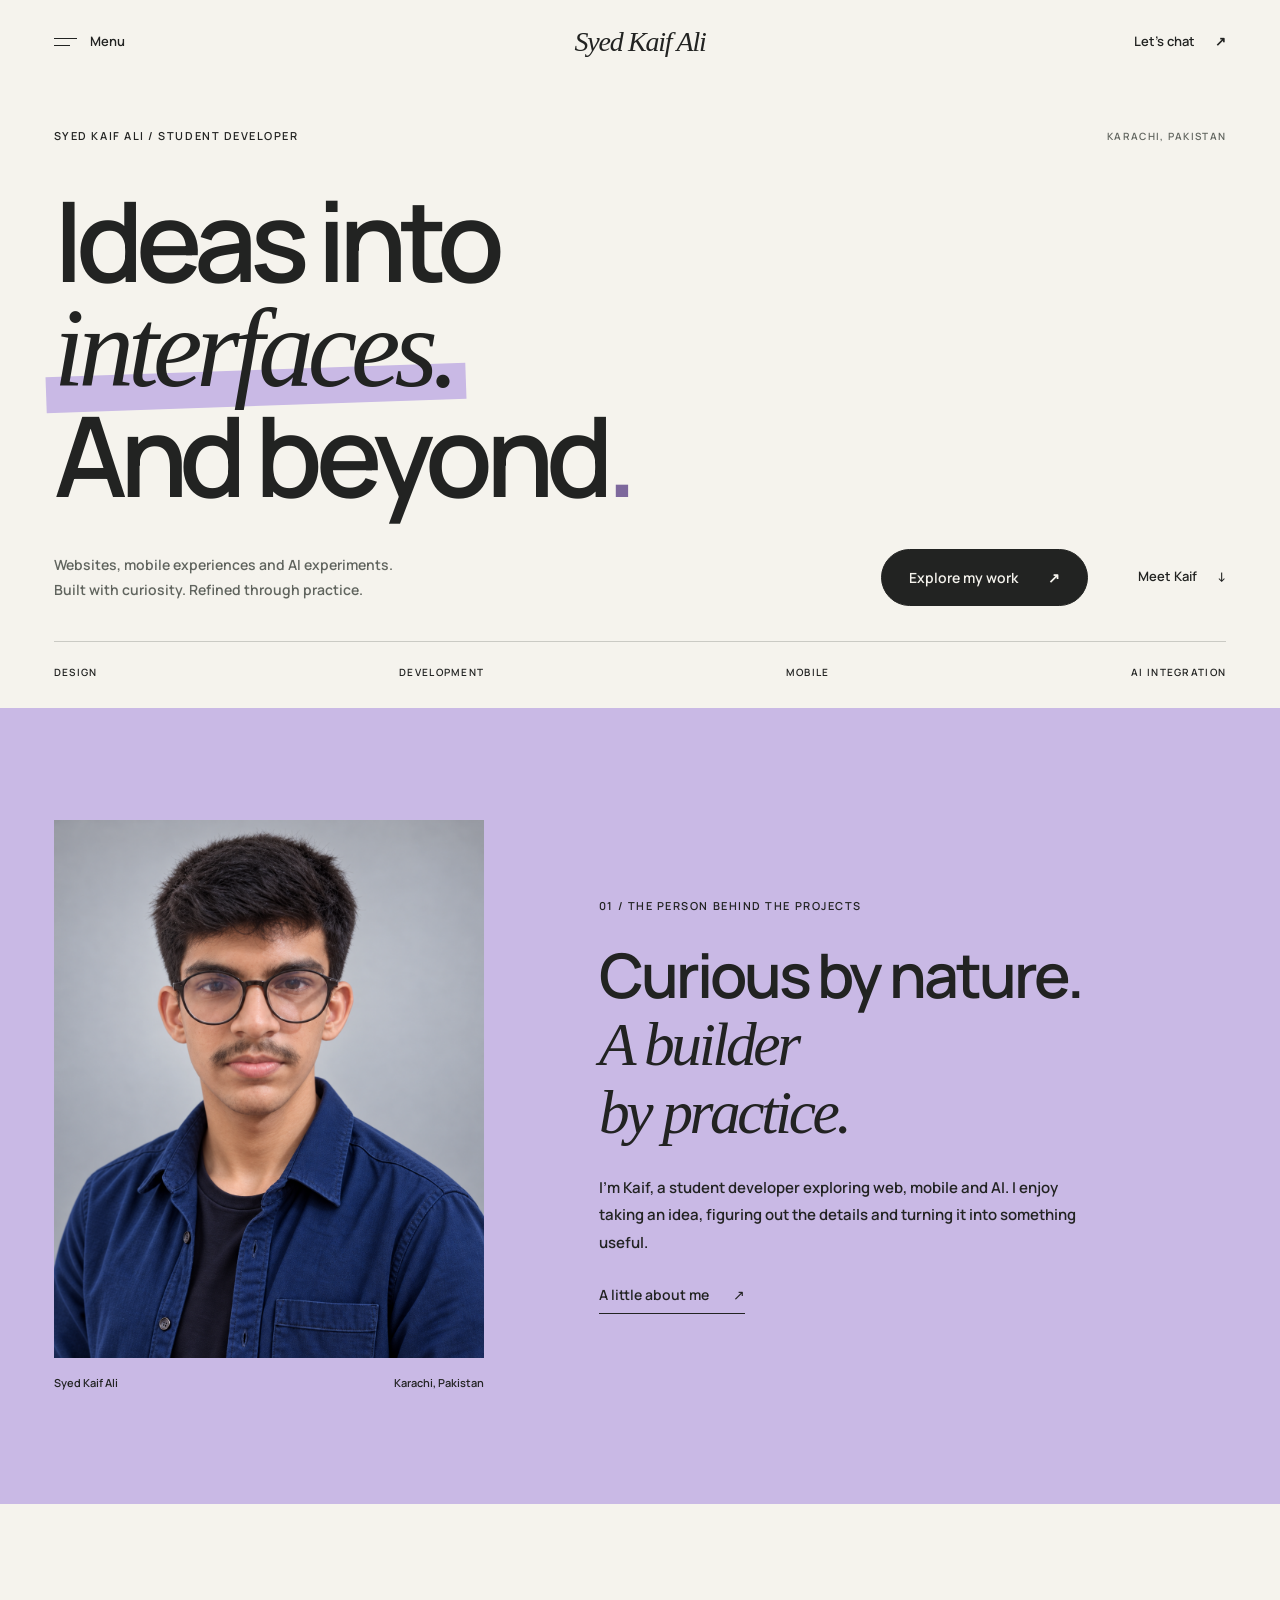
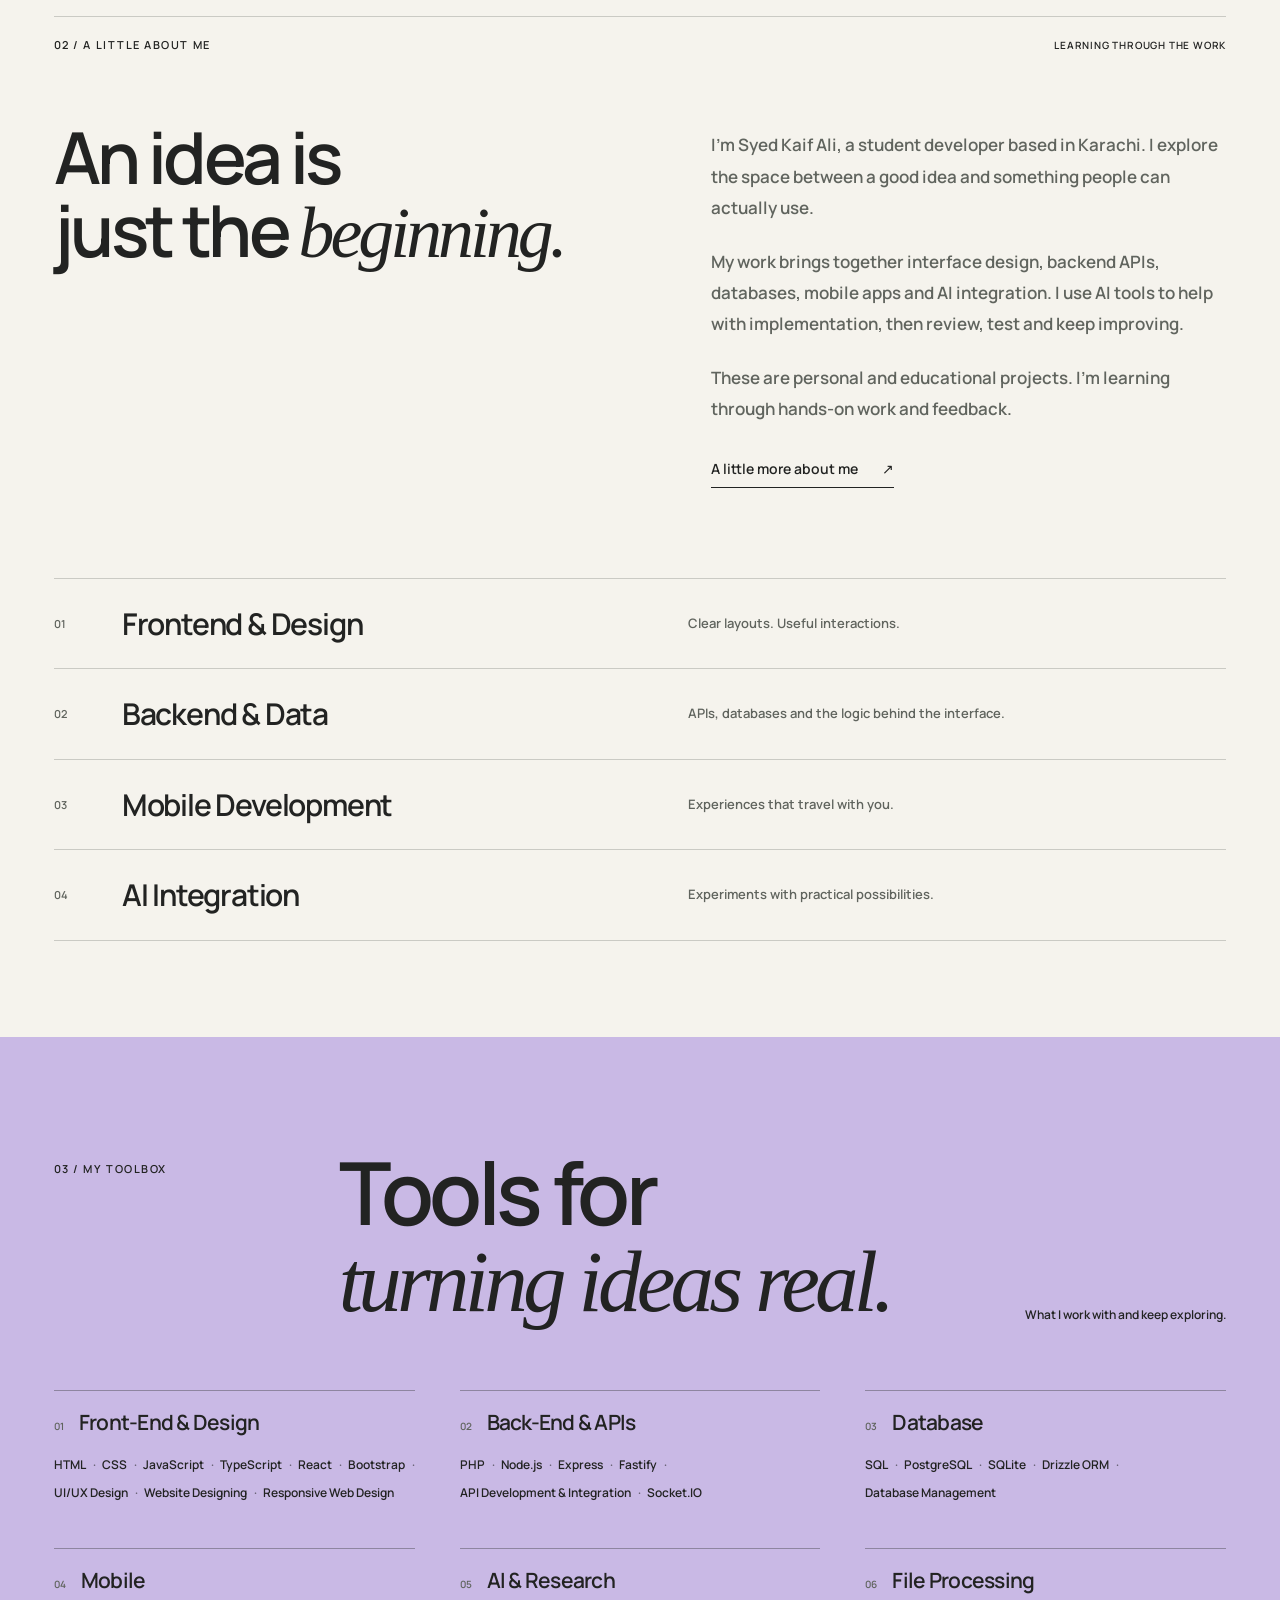
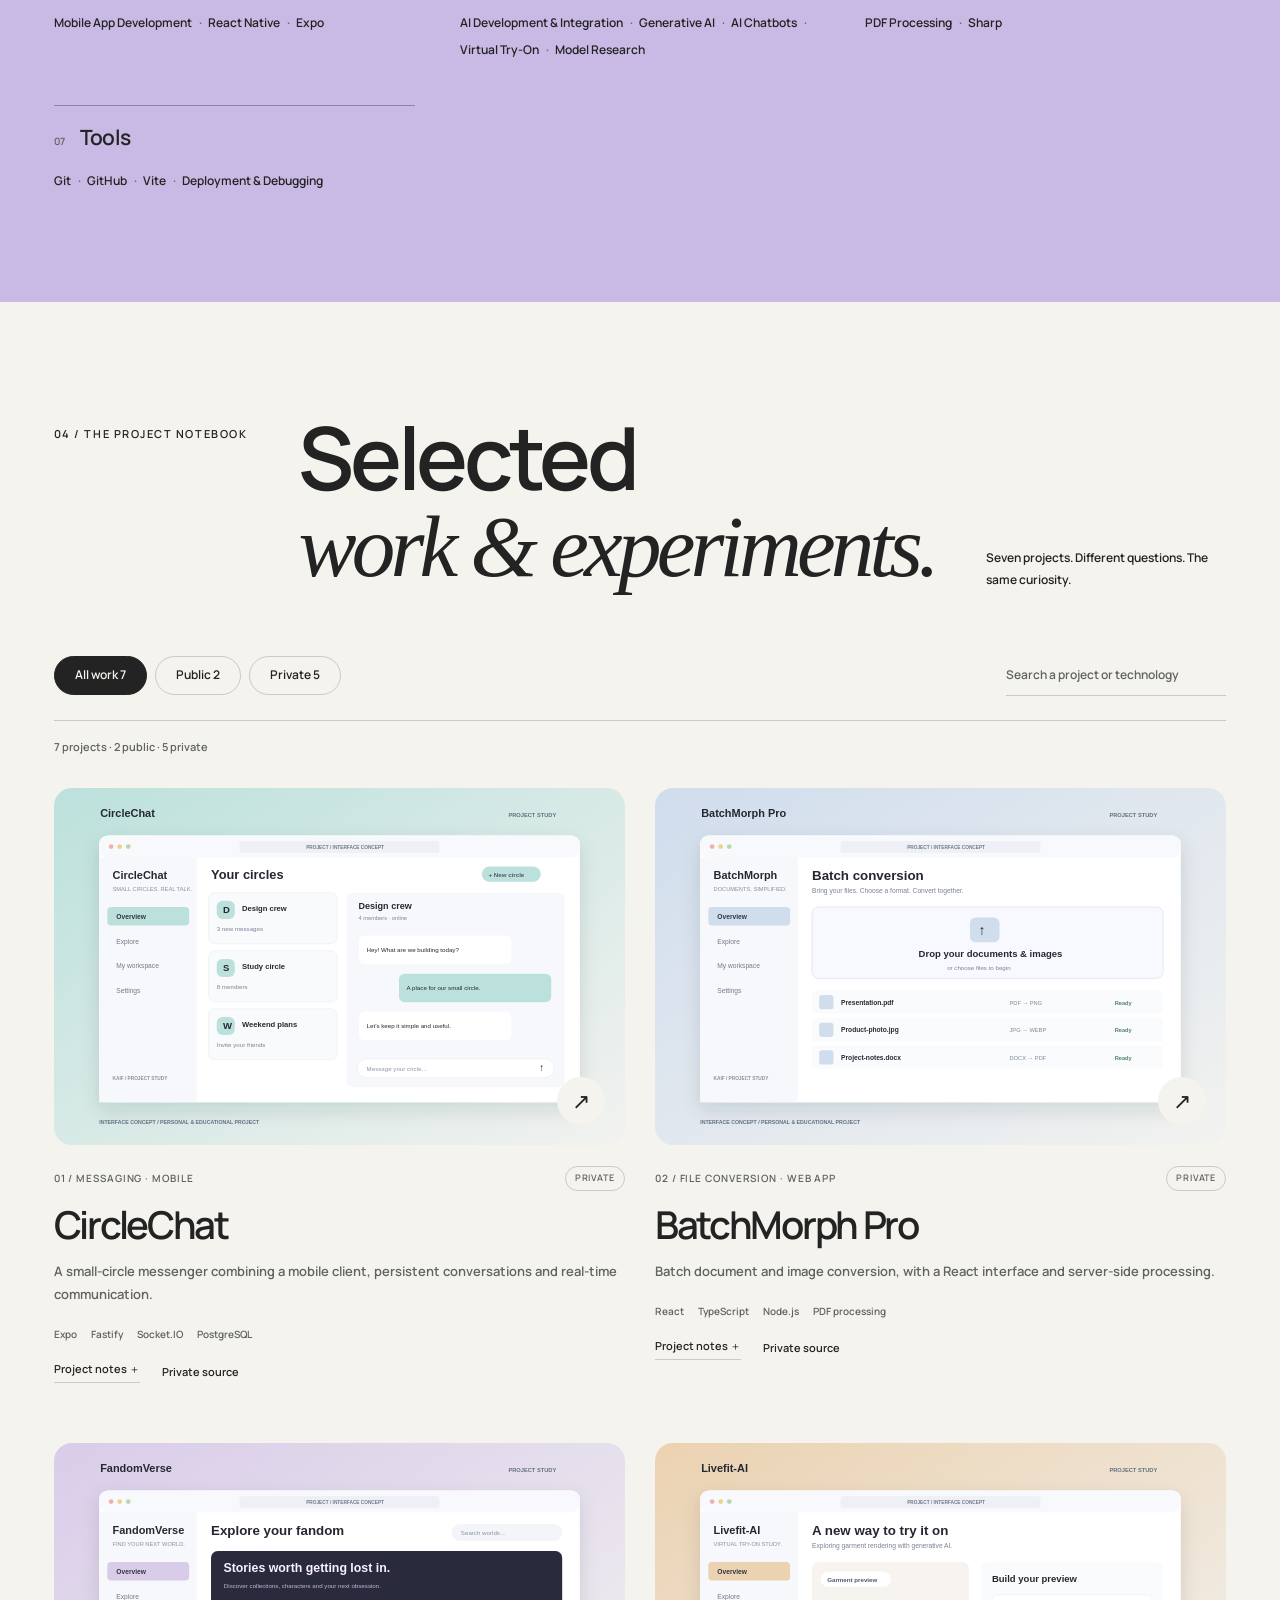
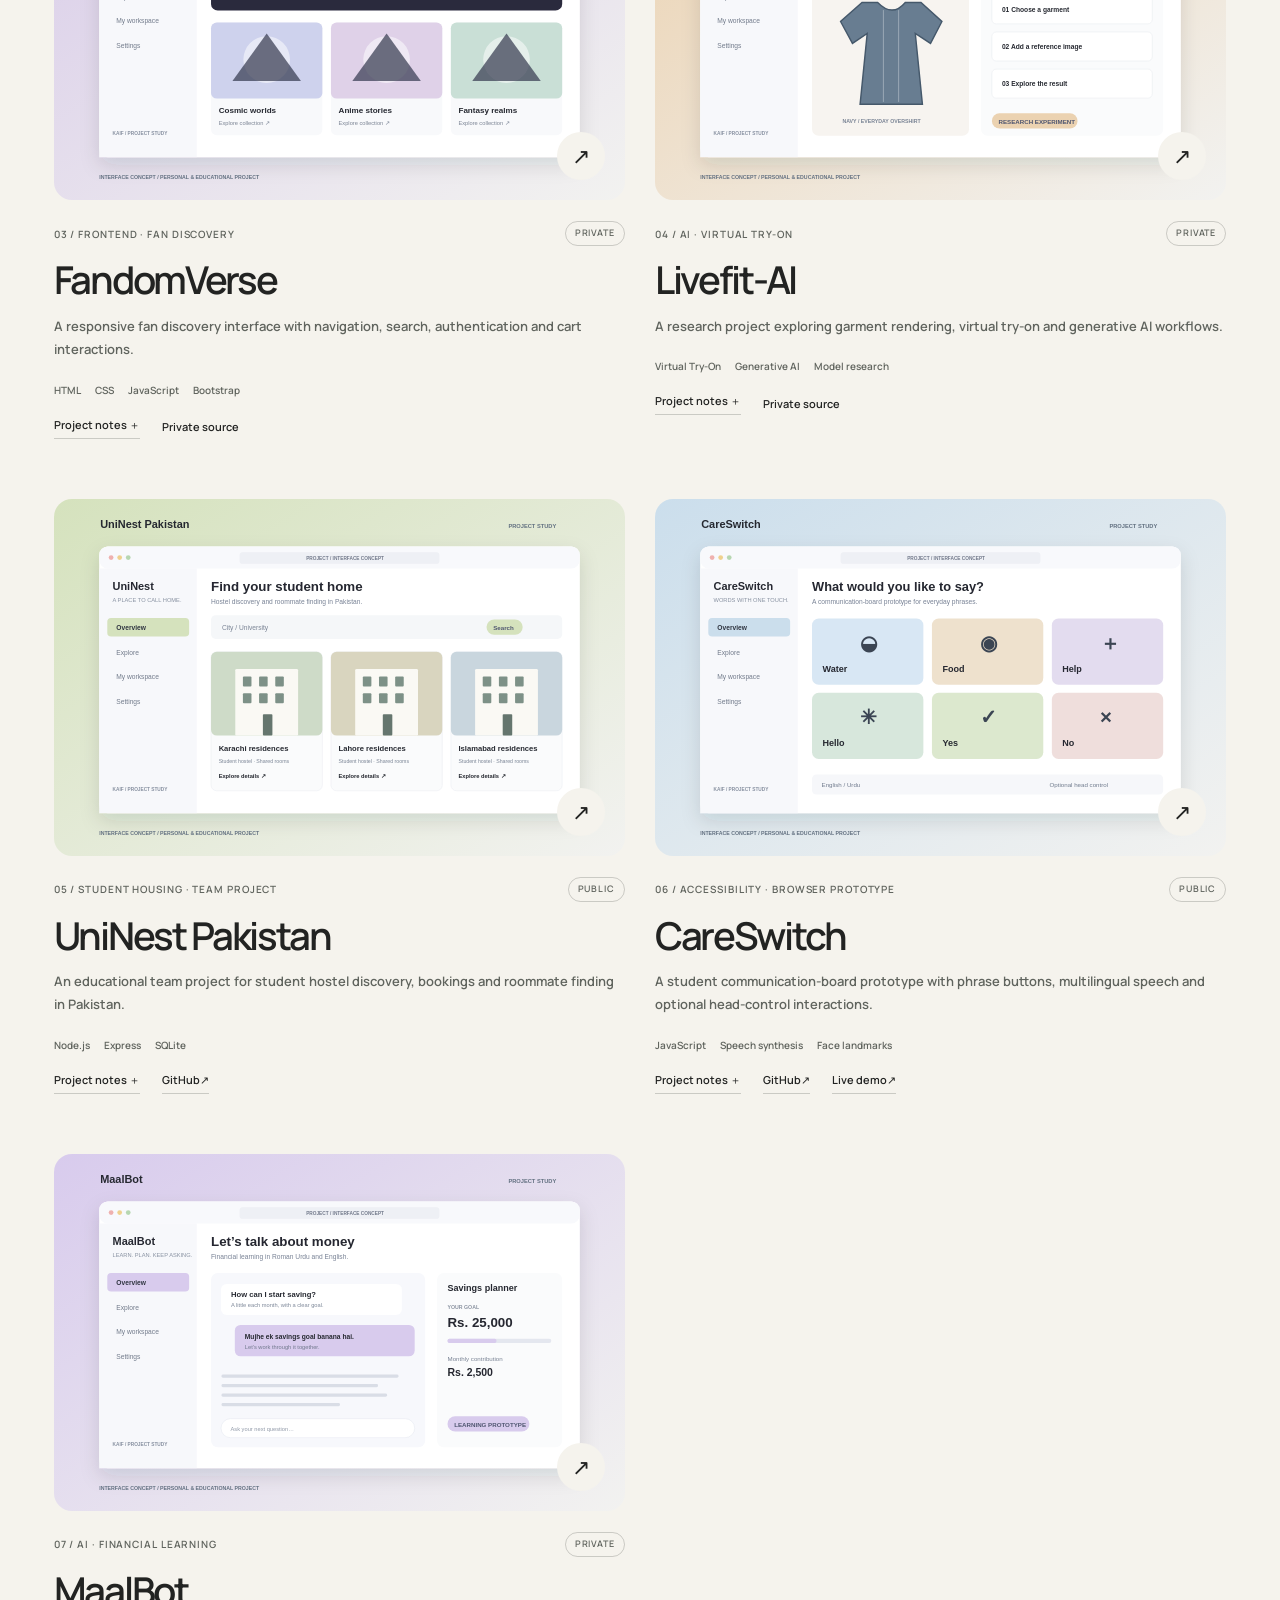
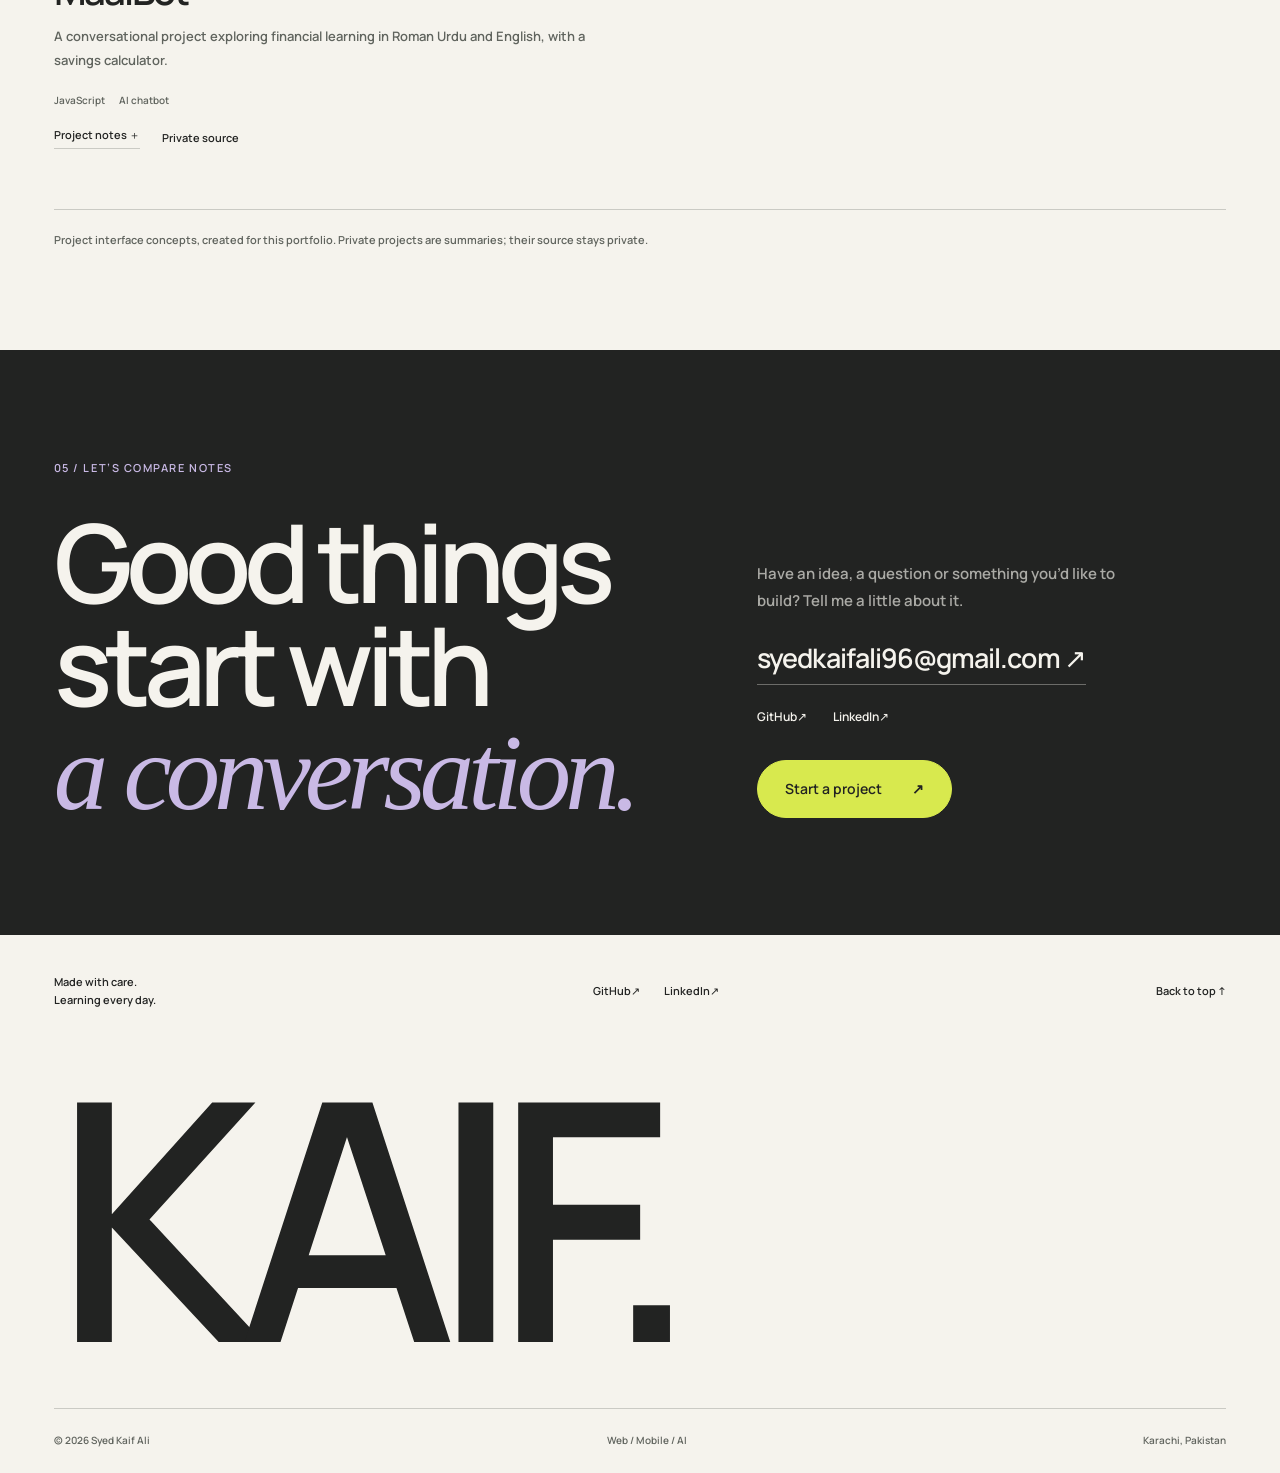
==== commit 490a92e4: "Use the exact portrait selected and uploaded by Kaif" ====
--- a/index.html
+++ b/index.html
@@ -1,5 +1,5 @@
-<!doctype html><html lang="en"><head><meta charset="utf-8"><meta name="viewport" content="width=device-width,initial-scale=1"><meta name="theme-color" content="#f5f3ed"><meta name="description" content="Student developer in Karachi exploring web, mobile and AI through practical projects. Explore my work, skills and ideas."><meta property="og:title" content="Syed Kaif Ali — Web, Mobile &amp; AI"><meta property="og:description" content="Student developer in Karachi exploring web, mobile and AI through practical projects. Explore my work, skills and ideas."><meta property="og:type" content="website"><meta property="og:image" content="https://syedkaifali96.github.io/kaif-web-demo/assets/kaif-portrait-natural.png"><title>Syed Kaif Ali — Web, Mobile &amp; AI</title><link rel="icon" type="image/svg+xml" href="assets/favicon.svg"><link rel="preload" href="assets/manrope.woff2" as="font" type="font/woff2" crossorigin><link rel="stylesheet" href="portfolio-v2.css?v=20261015-6"><script defer src="portfolio-v2.js"></script></head><body class="page-home"><a class="skip-link" href="#main">Skip to content</a><header class="site-nav" id="site-nav"><div class="nav-inner"><button class="nav-menu" id="menu-toggle" type="button" aria-controls="menu-panel" aria-expanded="false"><span class="menu-icon" aria-hidden="true"><span></span><span></span></span><span class="menu-label">Menu</span></button><a class="nav-brand" href="#top" aria-label="Syed Kaif Ali home">Syed Kaif Ali</a><a class="nav-contact" href="#Contact">Let’s chat <span aria-hidden="true">↗</span></a></div></header><dialog class="menu-panel" id="menu-panel" aria-labelledby="menu-title"><div class="menu-head"><p class="menu-title" id="menu-title">Explore / Kaif</p><button class="menu-close" type="button" aria-label="Close navigation">Close <span aria-hidden="true">×</span></button></div><nav class="menu-links" aria-label="Main navigation"><a href="#top"><span class="menu-link-number">01</span><span class="menu-link-name">Home</span><span aria-hidden="true">↗</span></a><a href="#about"><span class="menu-link-number">02</span><span class="menu-link-name">About</span><span aria-hidden="true">↗</span></a><a href="#skills"><span class="menu-link-number">03</span><span class="menu-link-name">Skills</span><span aria-hidden="true">↗</span></a><a href="#selected-work"><span class="menu-link-number">04</span><span class="menu-link-name">Selected work</span><span aria-hidden="true">↗</span></a><a href="services.html"><span class="menu-link-number">05</span><span class="menu-link-name">Services</span><span aria-hidden="true">↗</span></a><a href="#Contact"><span class="menu-link-number">06</span><span class="menu-link-name">Contact</span><span aria-hidden="true">↗</span></a></nav><div class="menu-bottom"><a href="mailto:syedkaifali96@gmail.com">syedkaifali96@gmail.com</a><div><a href="https://github.com/syedkaifali96" rel="noopener noreferrer">GitHub<span aria-hidden="true">↗</span></a><a href="https://www.linkedin.com/in/syed-kaif-ali-10b667430/" rel="noopener noreferrer">LinkedIn<span aria-hidden="true">↗</span></a></div><p>Karachi, Pakistan / English &amp; Urdu</p></div></dialog><main id="main"><section class="intro-hero" id="top" aria-labelledby="hero-title"><div class="intro-kicker"><p class="eyebrow">SYED KAIF ALI / STUDENT DEVELOPER</p><span class="intro-location">KARACHI, PAKISTAN</span></div><h1 id="hero-title">Ideas into<br><em>interfaces.</em><br>And beyond<span class="hero-period">.</span></h1><div class="intro-bottom"><p>Websites, mobile experiences and AI experiments.<br>Built with curiosity. Refined through practice.</p><a class="pill-button" href="#selected-work">Explore my work <span aria-hidden="true">↗</span></a><a class="intro-scroll" href="#statement" aria-label="Meet the person behind the projects">Meet Kaif <span aria-hidden="true">↓</span></a></div><div class="intro-strip"><span>DESIGN</span><span>DEVELOPMENT</span><span>MOBILE</span><span>AI INTEGRATION</span></div></section>
-<section class="meet-section section-pad" id="statement" aria-labelledby="statement-title"><figure class="meet-portrait"><img src="assets/kaif-portrait-natural.png" width="1122" height="1402" loading="lazy" alt="AI-assisted editorial portrait of Syed Kaif Ali"><figcaption><span>Syed Kaif Ali</span><span>Karachi, Pakistan</span></figcaption></figure><div class="meet-copy"><p class="eyebrow">01 / THE PERSON BEHIND THE PROJECTS</p><h2 id="statement-title">Curious by nature.<br><em>A builder<br>by practice.</em></h2><p>I’m Kaif, a student developer exploring web, mobile and AI. I enjoy taking an idea, figuring out the details and turning it into something useful.</p><a class="text-link" href="#about">A little about me <span aria-hidden="true">↗</span></a></div></section>
+<!doctype html><html lang="en"><head><meta charset="utf-8"><meta name="viewport" content="width=device-width,initial-scale=1"><meta name="theme-color" content="#f5f3ed"><meta name="description" content="Student developer in Karachi exploring web, mobile and AI through practical projects. Explore my work, skills and ideas."><meta property="og:title" content="Syed Kaif Ali — Web, Mobile &amp; AI"><meta property="og:description" content="Student developer in Karachi exploring web, mobile and AI through practical projects. Explore my work, skills and ideas."><meta property="og:type" content="website"><meta property="og:image" content="https://syedkaifali96.github.io/kaif-web-demo/assets/kaif-portrait-selected.png"><title>Syed Kaif Ali — Web, Mobile &amp; AI</title><link rel="icon" type="image/svg+xml" href="assets/favicon.svg"><link rel="preload" href="assets/manrope.woff2" as="font" type="font/woff2" crossorigin><link rel="stylesheet" href="portfolio-v2.css?v=20261015-6"><script defer src="portfolio-v2.js"></script></head><body class="page-home"><a class="skip-link" href="#main">Skip to content</a><header class="site-nav" id="site-nav"><div class="nav-inner"><button class="nav-menu" id="menu-toggle" type="button" aria-controls="menu-panel" aria-expanded="false"><span class="menu-icon" aria-hidden="true"><span></span><span></span></span><span class="menu-label">Menu</span></button><a class="nav-brand" href="#top" aria-label="Syed Kaif Ali home">Syed Kaif Ali</a><a class="nav-contact" href="#Contact">Let’s chat <span aria-hidden="true">↗</span></a></div></header><dialog class="menu-panel" id="menu-panel" aria-labelledby="menu-title"><div class="menu-head"><p class="menu-title" id="menu-title">Explore / Kaif</p><button class="menu-close" type="button" aria-label="Close navigation">Close <span aria-hidden="true">×</span></button></div><nav class="menu-links" aria-label="Main navigation"><a href="#top"><span class="menu-link-number">01</span><span class="menu-link-name">Home</span><span aria-hidden="true">↗</span></a><a href="#about"><span class="menu-link-number">02</span><span class="menu-link-name">About</span><span aria-hidden="true">↗</span></a><a href="#skills"><span class="menu-link-number">03</span><span class="menu-link-name">Skills</span><span aria-hidden="true">↗</span></a><a href="#selected-work"><span class="menu-link-number">04</span><span class="menu-link-name">Selected work</span><span aria-hidden="true">↗</span></a><a href="services.html"><span class="menu-link-number">05</span><span class="menu-link-name">Services</span><span aria-hidden="true">↗</span></a><a href="#Contact"><span class="menu-link-number">06</span><span class="menu-link-name">Contact</span><span aria-hidden="true">↗</span></a></nav><div class="menu-bottom"><a href="mailto:syedkaifali96@gmail.com">syedkaifali96@gmail.com</a><div><a href="https://github.com/syedkaifali96" rel="noopener noreferrer">GitHub<span aria-hidden="true">↗</span></a><a href="https://www.linkedin.com/in/syed-kaif-ali-10b667430/" rel="noopener noreferrer">LinkedIn<span aria-hidden="true">↗</span></a></div><p>Karachi, Pakistan / English &amp; Urdu</p></div></dialog><main id="main"><section class="intro-hero" id="top" aria-labelledby="hero-title"><div class="intro-kicker"><p class="eyebrow">SYED KAIF ALI / STUDENT DEVELOPER</p><span class="intro-location">KARACHI, PAKISTAN</span></div><h1 id="hero-title">Ideas into<br><em>interfaces.</em><br>And beyond<span class="hero-period">.</span></h1><div class="intro-bottom"><p>Websites, mobile experiences and AI experiments.<br>Built with curiosity. Refined through practice.</p><a class="pill-button" href="#selected-work">Explore my work <span aria-hidden="true">↗</span></a><a class="intro-scroll" href="#statement" aria-label="Meet the person behind the projects">Meet Kaif <span aria-hidden="true">↓</span></a></div><div class="intro-strip"><span>DESIGN</span><span>DEVELOPMENT</span><span>MOBILE</span><span>AI INTEGRATION</span></div></section>
+<section class="meet-section section-pad" id="statement" aria-labelledby="statement-title"><figure class="meet-portrait"><img src="assets/kaif-portrait-selected.png" width="1122" height="1402" loading="lazy" alt="Portrait of Syed Kaif Ali"><figcaption><span>Syed Kaif Ali</span><span>Karachi, Pakistan</span></figcaption></figure><div class="meet-copy"><p class="eyebrow">01 / THE PERSON BEHIND THE PROJECTS</p><h2 id="statement-title">Curious by nature.<br><em>A builder<br>by practice.</em></h2><p>I’m Kaif, a student developer exploring web, mobile and AI. I enjoy taking an idea, figuring out the details and turning it into something useful.</p><a class="text-link" href="#about">A little about me <span aria-hidden="true">↗</span></a></div></section>
 <section class="about-section section-pad" id="about" aria-labelledby="about-title"><div class="section-top"><p class="eyebrow">02 / A LITTLE ABOUT ME</p><span>LEARNING THROUGH THE WORK</span></div><div class="about-grid"><div class="about-head"><h2 id="about-title">An idea is<br>just the <em>beginning.</em></h2></div><div class="about-copy"><p>I’m Syed Kaif Ali, a student developer based in Karachi. I explore the space between a good idea and something people can actually use.</p><p>My work brings together interface design, backend APIs, databases, mobile apps and AI integration. I use AI tools to help with implementation, then review, test and keep improving.</p><p>These are personal and educational projects. I’m learning through hands-on work and feedback.</p><div class="about-links"><a class="text-link" href="about.html">A little more about me <span aria-hidden="true">↗</span></a></div></div></div><div class="focus-list"><article class="focus-row"><span class="focus-index">01</span><h3>Frontend & Design</h3><p>Clear layouts. Useful interactions.</p></article><article class="focus-row"><span class="focus-index">02</span><h3>Backend & Data</h3><p>APIs, databases and the logic behind the interface.</p></article><article class="focus-row"><span class="focus-index">03</span><h3>Mobile Development</h3><p>Experiences that travel with you.</p></article><article class="focus-row"><span class="focus-index">04</span><h3>AI Integration</h3><p>Experiments with practical possibilities.</p></article></div></section>
 <section class="skills-section section-pad" id="skills" aria-labelledby="skills-title"><div class="section-heading"><p class="eyebrow">03 / MY TOOLBOX</p><h2 id="skills-title">Tools for<br><em>turning ideas real.</em></h2><p>What I work with and keep exploring.</p></div><div class="skills-grid"><article class="skill-group"><div class="skill-head"><span>01</span><h3>Front-End &amp; Design</h3></div><ul class="skill-tags"><li>HTML</li><li>CSS</li><li>JavaScript</li><li>TypeScript</li><li>React</li><li>Bootstrap</li><li>UI/UX Design</li><li>Website Designing</li><li>Responsive Web Design</li></ul></article><article class="skill-group"><div class="skill-head"><span>02</span><h3>Back-End &amp; APIs</h3></div><ul class="skill-tags"><li>PHP</li><li>Node.js</li><li>Express</li><li>Fastify</li><li>API Development &amp; Integration</li><li>Socket.IO</li></ul></article><article class="skill-group"><div class="skill-head"><span>03</span><h3>Database</h3></div><ul class="skill-tags"><li>SQL</li><li>PostgreSQL</li><li>SQLite</li><li>Drizzle ORM</li><li>Database Management</li></ul></article><article class="skill-group"><div class="skill-head"><span>04</span><h3>Mobile</h3></div><ul class="skill-tags"><li>Mobile App Development</li><li>React Native</li><li>Expo</li></ul></article><article class="skill-group"><div class="skill-head"><span>05</span><h3>AI &amp; Research</h3></div><ul class="skill-tags"><li>AI Development &amp; Integration</li><li>Generative AI</li><li>AI Chatbots</li><li>Virtual Try-On</li><li>Model Research</li></ul></article><article class="skill-group"><div class="skill-head"><span>06</span><h3>File Processing</h3></div><ul class="skill-tags"><li>PDF Processing</li><li>Sharp</li></ul></article><article class="skill-group"><div class="skill-head"><span>07</span><h3>Tools</h3></div><ul class="skill-tags"><li>Git</li><li>GitHub</li><li>Vite</li><li>Deployment &amp; Debugging</li></ul></article></div></section>
 <section class="work-section section-pad" id="selected-work" aria-labelledby="work-title"><div class="section-heading"><p class="eyebrow">04 / THE PROJECT NOTEBOOK</p><h2 id="work-title">Selected<br><em>work &amp; experiments.</em></h2><p>Seven projects. Different questions. The same curiosity.</p></div><div class="project-toolbar"><div class="project-filters" role="group" aria-label="Filter projects"><button class="filter" type="button" data-filter="all" aria-pressed="true">All work <span>7</span></button><button class="filter" type="button" data-filter="public" aria-pressed="false">Public <span>2</span></button><button class="filter" type="button" data-filter="private" aria-pressed="false">Private <span>5</span></button></div><div class="project-search"><label class="sr-only" for="repository-search">Search projects</label><input type="search" id="repository-search" placeholder="Search a project or technology" autocomplete="off"></div></div><p class="repository-count" id="filter-status" role="status" aria-live="polite">7 projects shown.</p><div class="project-grid"><article class="project-card project-featured" data-category="private" data-repository="CircleChat" data-search="circlechat circlechat messaging · mobile a small-circle messenger combining a mobile client, persistent conversations and real-time communication. expo fastify socket.io postgresql"><button class="project-visual project-open" type="button" data-project="circlechat" aria-label="Read project notes for CircleChat"><img src="assets/project-panels/circlechat.svg" width="1200" height="750" loading="lazy" alt="CircleChat project interface concept"><span class="visual-arrow" aria-hidden="true">↗</span></button><div class="project-meta"><span>01 / Messaging · Mobile</span><span class="visibility-pill private">Private</span></div><div class="project-info"><h3>CircleChat</h3><p class="project-description">A small-circle messenger combining a mobile client, persistent conversations and real-time communication.</p></div><ul class="project-tech" aria-label="Technologies"><li>Expo</li><li>Fastify</li><li>Socket.IO</li><li>PostgreSQL</li></ul><div class="project-actions"><button class="project-notes" type="button" data-project="circlechat">Project notes <span aria-hidden="true">＋</span></button><span class="private-source">Private source</span></div></article><article class="project-card" data-category="private" data-repository="batch-file-converter" data-search="batch-file-converter batchmorph pro file conversion · web app batch document and image conversion, with a react interface and server-side processing. react typescript node.js pdf processing"><button class="project-visual project-open" type="button" data-project="batch-file-converter" aria-label="Read project notes for BatchMorph Pro"><img src="assets/project-panels/batch-file-converter.svg" width="1200" height="750" loading="lazy" alt="BatchMorph Pro project interface concept"><span class="visual-arrow" aria-hidden="true">↗</span></button><div class="project-meta"><span>02 / File conversion · Web app</span><span class="visibility-pill private">Private</span></div><div class="project-info"><h3>BatchMorph Pro</h3><p class="project-description">Batch document and image conversion, with a React interface and server-side processing.</p></div><ul class="project-tech" aria-label="Technologies"><li>React</li><li>TypeScript</li><li>Node.js</li><li>PDF processing</li></ul><div class="project-actions"><button class="project-notes" type="button" data-project="batch-file-converter">Project notes <span aria-hidden="true">＋</span></button><span class="private-source">Private source</span></div></article><article class="project-card" data-category="private" data-repository="fandomverse" data-search="fandomverse fandomverse frontend · fan discovery a responsive fan discovery interface with navigation, search, authentication and cart interactions. html css javascript bootstrap"><button class="project-visual project-open" type="button" data-project="fandomverse" aria-label="Read project notes for FandomVerse"><img src="assets/project-panels/fandomverse.svg" width="1200" height="750" loading="lazy" alt="FandomVerse project interface concept"><span class="visual-arrow" aria-hidden="true">↗</span></button><div class="project-meta"><span>03 / Frontend · Fan discovery</span><span class="visibility-pill private">Private</span></div><div class="project-info"><h3>FandomVerse</h3><p class="project-description">A responsive fan discovery interface with navigation, search, authentication and cart interactions.</p></div><ul class="project-tech" aria-label="Technologies"><li>HTML</li><li>CSS</li><li>JavaScript</li><li>Bootstrap</li></ul><div class="project-actions"><button class="project-notes" type="button" data-project="fandomverse">Project notes <span aria-hidden="true">＋</span></button><span class="private-source">Private source</span></div></article><article class="project-card" data-category="private" data-repository="Livefit-Ai" data-search="livefit-ai livefit-ai ai · virtual try-on a research project exploring garment rendering, virtual try-on and generative ai workflows. virtual try-on generative ai model research"><button class="project-visual project-open" type="button" data-project="livefit-ai" aria-label="Read project notes for Livefit-AI"><img src="assets/project-panels/livefit-ai.svg" width="1200" height="750" loading="lazy" alt="Livefit-AI project interface concept"><span class="visual-arrow" aria-hidden="true">↗</span></button><div class="project-meta"><span>04 / AI · Virtual try-on</span><span class="visibility-pill private">Private</span></div><div class="project-info"><h3>Livefit-AI</h3><p class="project-description">A research project exploring garment rendering, virtual try-on and generative AI workflows.</p></div><ul class="project-tech" aria-label="Technologies"><li>Virtual Try-On</li><li>Generative AI</li><li>Model research</li></ul><div class="project-actions"><button class="project-notes" type="button" data-project="livefit-ai">Project notes <span aria-hidden="true">＋</span></button><span class="private-source">Private source</span></div></article><article class="project-card" data-category="public" data-repository="UninestPakistan" data-search="uninestpakistan uninest pakistan student housing · team project an educational team project for student hostel discovery, bookings and roommate finding in pakistan. node.js express sqlite"><button class="project-visual project-open" type="button" data-project="uninestpakistan" aria-label="Read project notes for UniNest Pakistan"><img src="assets/project-panels/uninestpakistan.svg" width="1200" height="750" loading="lazy" alt="UniNest Pakistan project interface concept"><span class="visual-arrow" aria-hidden="true">↗</span></button><div class="project-meta"><span>05 / Student housing · Team project</span><span class="visibility-pill public">Public</span></div><div class="project-info"><h3>UniNest Pakistan</h3><p class="project-description">An educational team project for student hostel discovery, bookings and roommate finding in Pakistan.</p></div><ul class="project-tech" aria-label="Technologies"><li>Node.js</li><li>Express</li><li>SQLite</li></ul><div class="project-actions"><button class="project-notes" type="button" data-project="uninestpakistan">Project notes <span aria-hidden="true">＋</span></button><a href="https://github.com/syedkaifali96/UninestPakistan" rel="noopener noreferrer">GitHub<span aria-hidden="true">↗</span></a></div></article><article class="project-card" data-category="public" data-repository="careswitch" data-search="careswitch careswitch accessibility · browser prototype a student communication-board prototype with phrase buttons, multilingual speech and optional head-control interactions. javascript speech synthesis face landmarks"><button class="project-visual project-open" type="button" data-project="careswitch" aria-label="Read project notes for CareSwitch"><img src="assets/project-panels/careswitch.svg" width="1200" height="750" loading="lazy" alt="CareSwitch project interface concept"><span class="visual-arrow" aria-hidden="true">↗</span></button><div class="project-meta"><span>06 / Accessibility · Browser prototype</span><span class="visibility-pill public">Public</span></div><div class="project-info"><h3>CareSwitch</h3><p class="project-description">A student communication-board prototype with phrase buttons, multilingual speech and optional head-control interactions.</p></div><ul class="project-tech" aria-label="Technologies"><li>JavaScript</li><li>Speech synthesis</li><li>Face landmarks</li></ul><div class="project-actions"><button class="project-notes" type="button" data-project="careswitch">Project notes <span aria-hidden="true">＋</span></button><a href="https://github.com/syedkaifali96/careswitch" rel="noopener noreferrer">GitHub<span aria-hidden="true">↗</span></a><a href="https://syedkaifali96.github.io/careswitch/" rel="noopener noreferrer">Live demo<span aria-hidden="true">↗</span></a></div></article><article class="project-card" data-category="private" data-repository="maalbot" data-search="maalbot maalbot ai · financial learning a conversational project exploring financial learning in roman urdu and english, with a savings calculator. javascript ai chatbot"><button class="project-visual project-open" type="button" data-project="maalbot" aria-label="Read project notes for MaalBot"><img src="assets/project-panels/maalbot.svg" width="1200" height="750" loading="lazy" alt="MaalBot project interface concept"><span class="visual-arrow" aria-hidden="true">↗</span></button><div class="project-meta"><span>07 / AI · Financial learning</span><span class="visibility-pill private">Private</span></div><div class="project-info"><h3>MaalBot</h3><p class="project-description">A conversational project exploring financial learning in Roman Urdu and English, with a savings calculator.</p></div><ul class="project-tech" aria-label="Technologies"><li>JavaScript</li><li>AI chatbot</li></ul><div class="project-actions"><button class="project-notes" type="button" data-project="maalbot">Project notes <span aria-hidden="true">＋</span></button><span class="private-source">Private source</span></div></article></div><p id="repository-empty" hidden>No projects match your search. Try another name or technology.</p><p class="project-footnote">Project interface concepts, created for this portfolio. Private projects are summaries; their source stays private.</p><dialog class="project-dialog" id="project-dialog" aria-labelledby="project-title"><button class="dialog-close" type="button" aria-label="Close project notes">×</button><p class="eyebrow">PROJECT NOTES</p><h2 id="project-title"></h2><p id="project-description"></p><ul id="project-scope"></ul><a class="pill-button" href="contact.html">Talk about a project <span aria-hidden="true">↗</span></a></dialog><script type="application/json" id="project-data">{"circlechat":{"title":"CircleChat","description":"A small-circle messenger combining a mobile client, persistent conversations and real-time communication.","scope":["Small-group messaging without relying on phone numbers.","Circles, invites, direct messaging and circle conversations.","Private repository; source access remains restricted."]},"batch-file-converter":{"title":"BatchMorph Pro","description":"Batch document and image conversion, with a React interface and server-side processing.","scope":["Document and image conversion workflows.","Work across runtime dependencies, deployment and large-file handling.","Private repository; source access remains restricted."]},"fandomverse":{"title":"FandomVerse","description":"A responsive fan discovery interface with navigation, search, authentication and cart interactions.","scope":["Responsive interface work across mobile and desktop.","Navigation, modals, toast notifications and cart UI.","Private repository; source access remains restricted."]},"livefit-ai":{"title":"Livefit-AI","description":"A research project exploring garment rendering, virtual try-on and generative AI workflows.","scope":["Garment-rendering experiments and model research.","Exploring realism, compute constraints and live webcam ideas.","Research experiment; no production-release claim.","Private repository; source access remains restricted."]},"uninestpakistan":{"title":"UniNest Pakistan","description":"An educational team project for student hostel discovery, bookings and roommate finding in Pakistan.","scope":["Educational team project; this portfolio does not claim sole authorship.","Hostel discovery, bookings, reviews and administration.","Public repository; source is available on GitHub."]},"careswitch":{"title":"CareSwitch","description":"A student communication-board prototype with phrase buttons, multilingual speech and optional head-control interactions.","scope":["Personal student prototype with a live browser demo.","Camera use is optional; face-landmark processing runs on device.","No clinical validation or emergency-use claims.","Public repository; source is available on GitHub."]},"maalbot":{"title":"MaalBot","description":"A conversational project exploring financial learning in Roman Urdu and English, with a savings calculator.","scope":["Financial-learning chatbot concept and calculator interactions.","Early prototype; its outputs are educational.","Private repository; source access remains restricted."]}}</script></section>
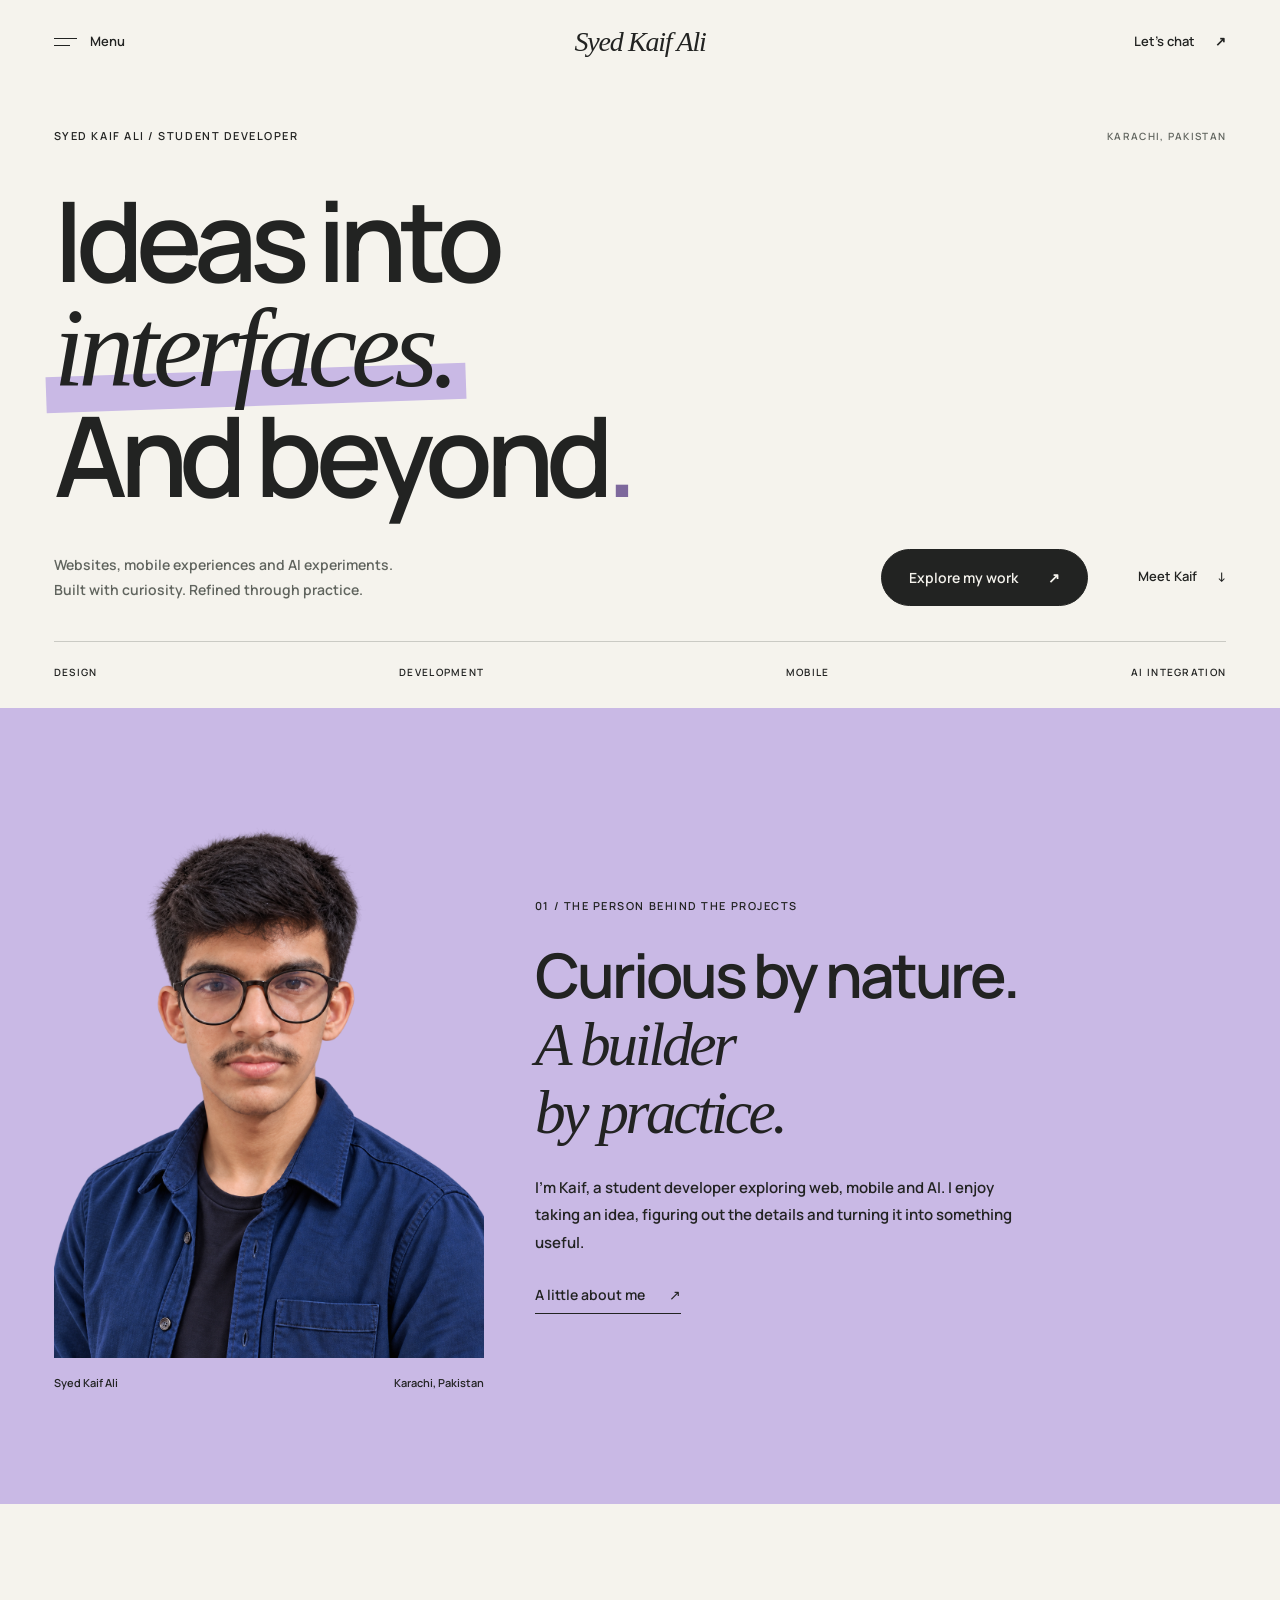
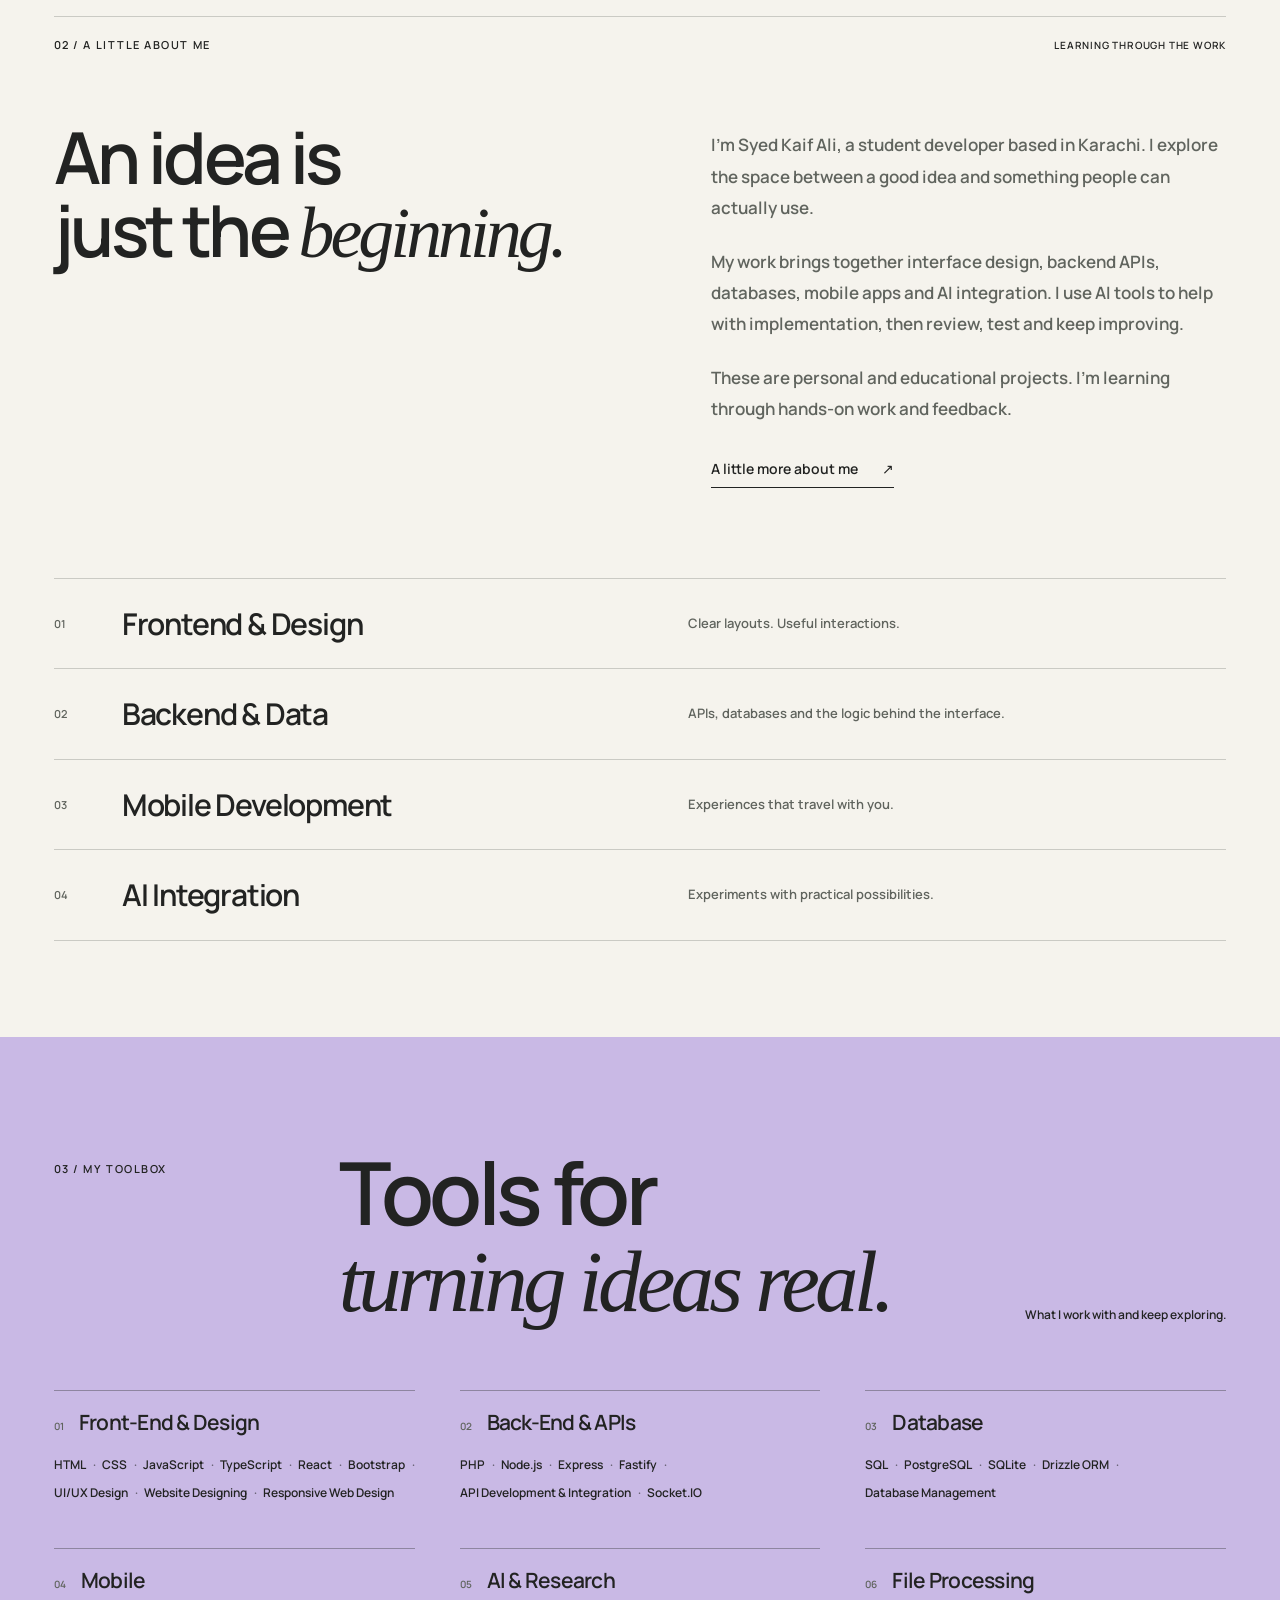
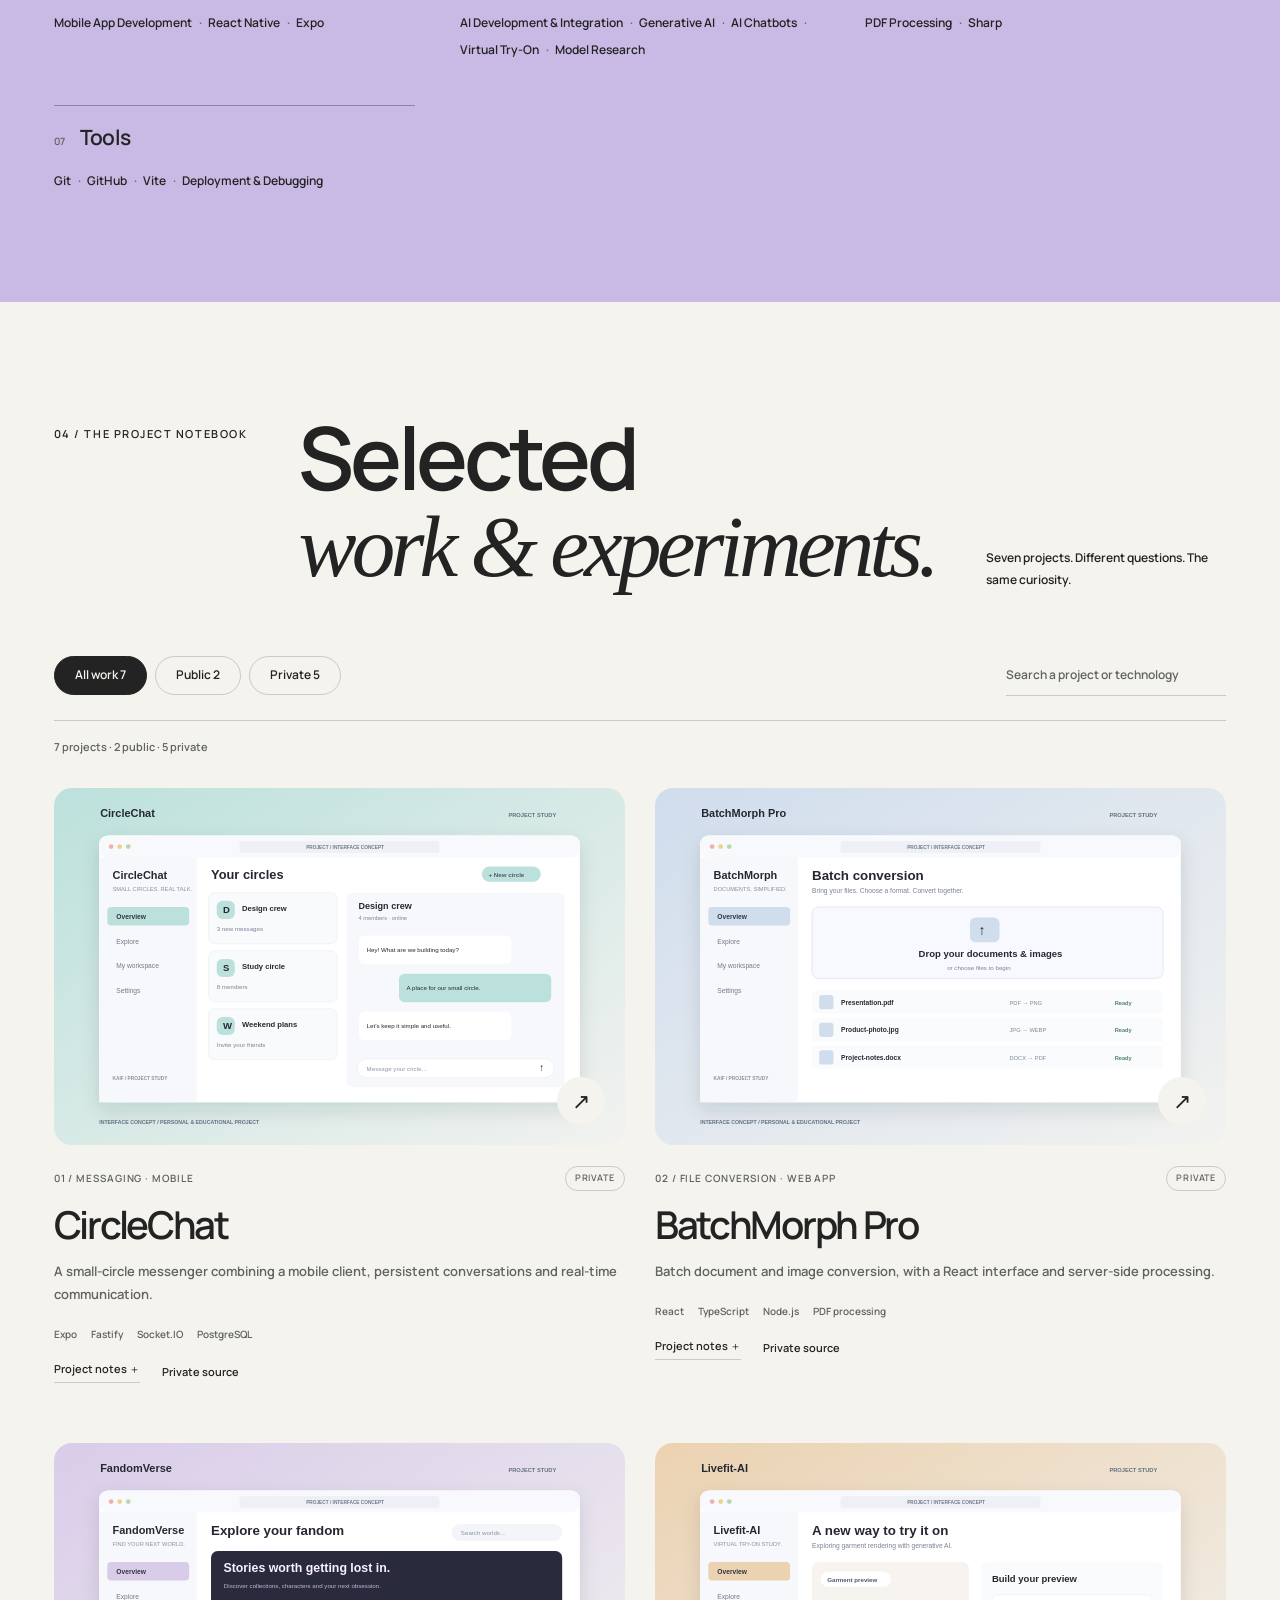
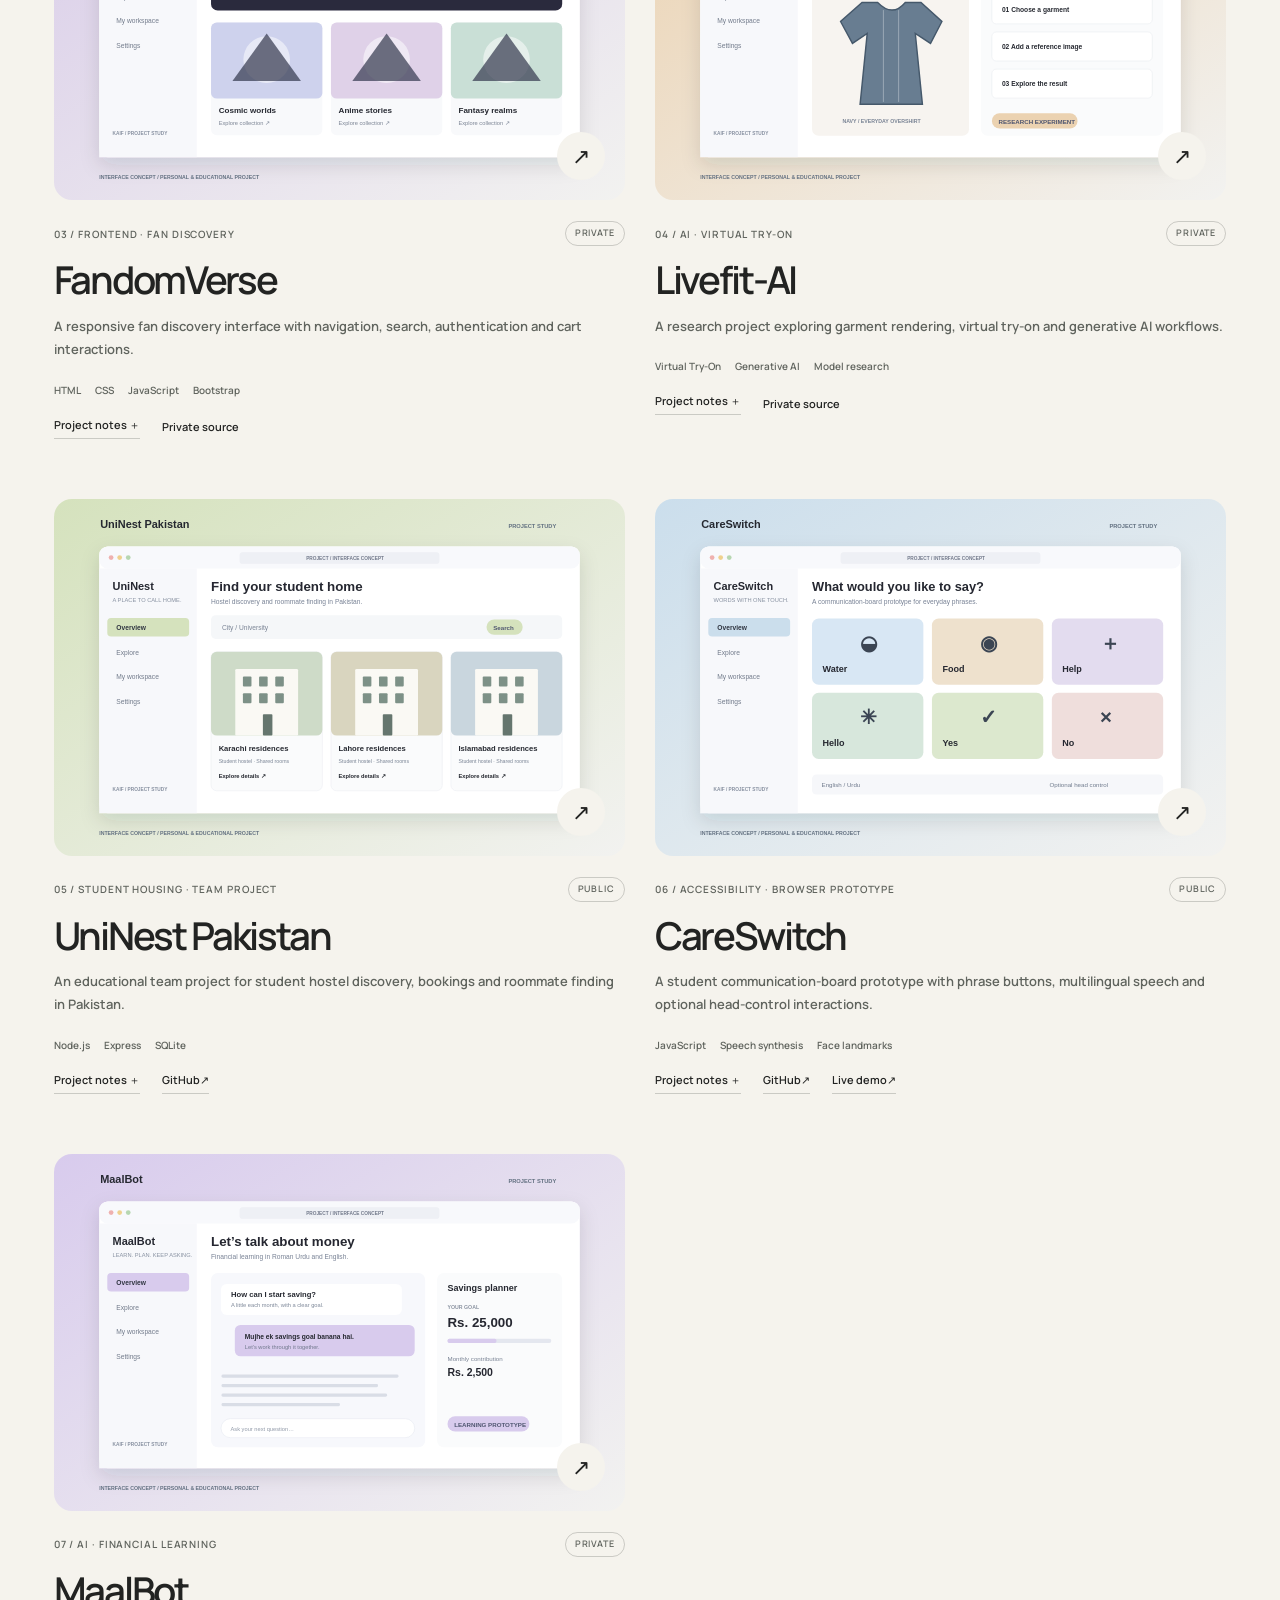
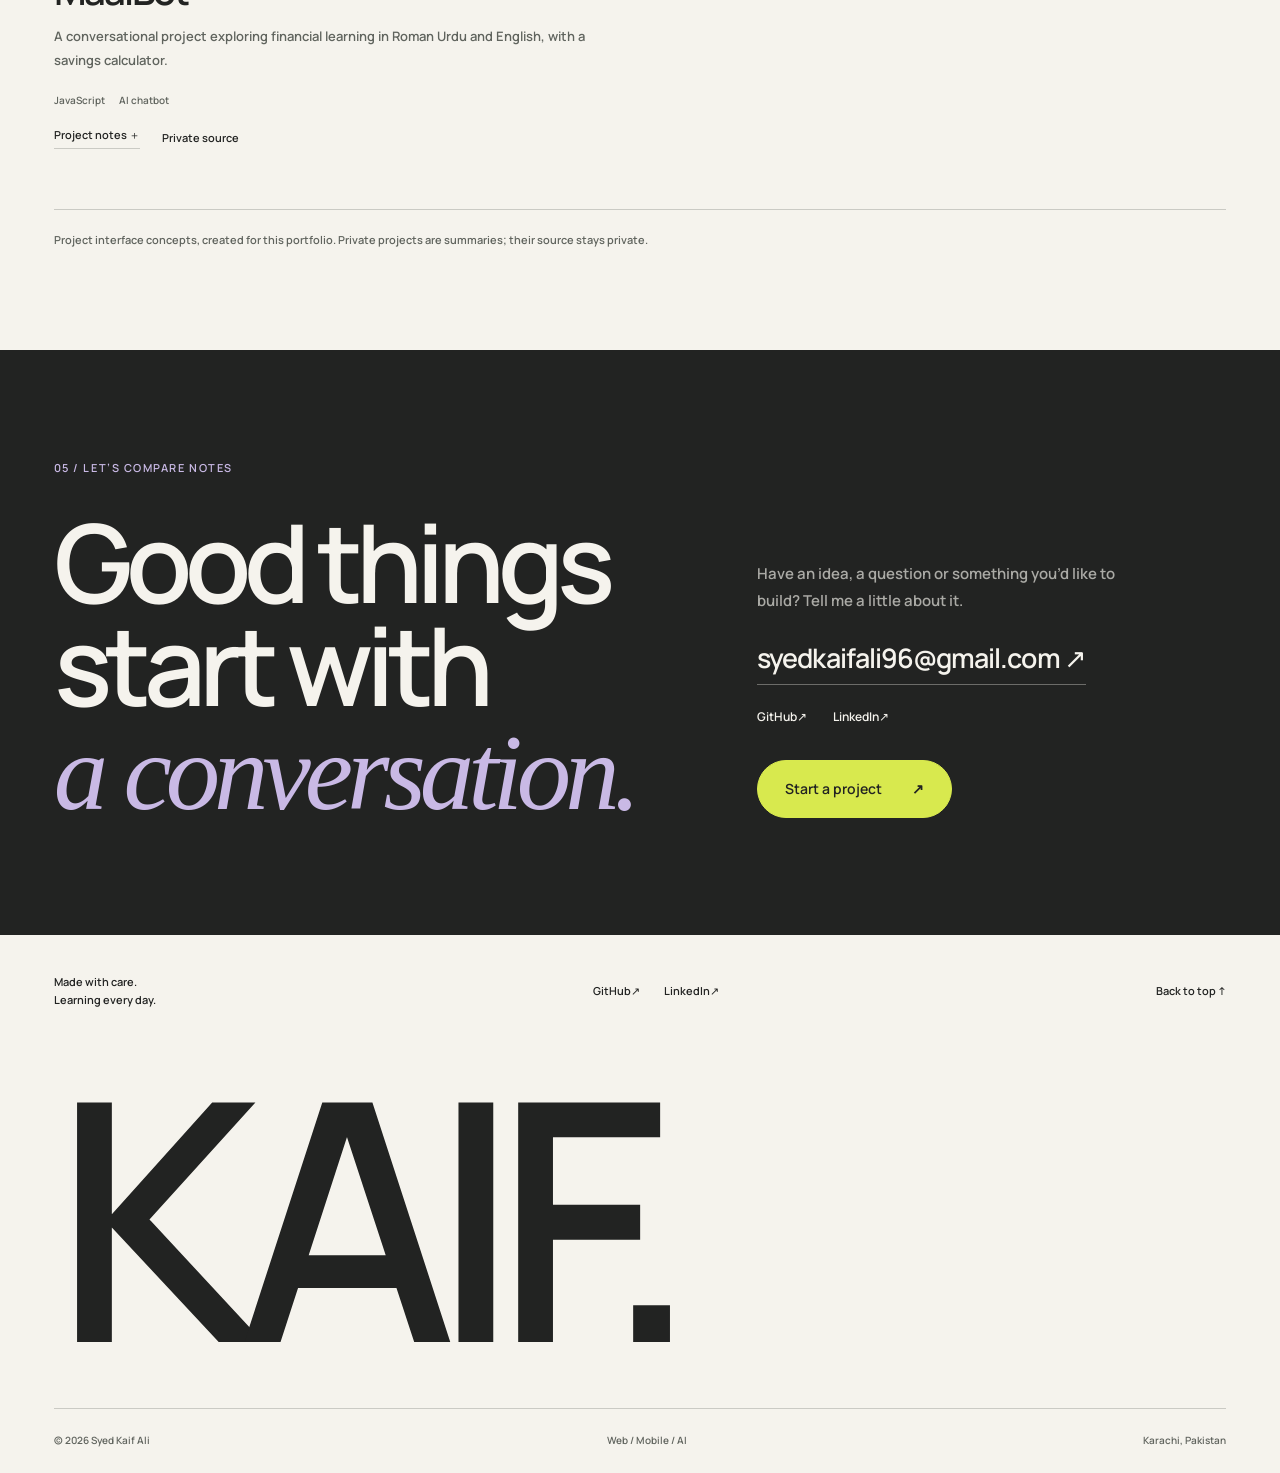
==== commit 0431a593: "Remove selected portrait background and bring About text closer to photo" ====
--- a/index.html
+++ b/index.html
@@ -1,5 +1,5 @@
-<!doctype html><html lang="en"><head><meta charset="utf-8"><meta name="viewport" content="width=device-width,initial-scale=1"><meta name="theme-color" content="#f5f3ed"><meta name="description" content="Student developer in Karachi exploring web, mobile and AI through practical projects. Explore my work, skills and ideas."><meta property="og:title" content="Syed Kaif Ali — Web, Mobile &amp; AI"><meta property="og:description" content="Student developer in Karachi exploring web, mobile and AI through practical projects. Explore my work, skills and ideas."><meta property="og:type" content="website"><meta property="og:image" content="https://syedkaifali96.github.io/kaif-web-demo/assets/kaif-portrait-selected.png"><title>Syed Kaif Ali — Web, Mobile &amp; AI</title><link rel="icon" type="image/svg+xml" href="assets/favicon.svg"><link rel="preload" href="assets/manrope.woff2" as="font" type="font/woff2" crossorigin><link rel="stylesheet" href="portfolio-v2.css?v=20261015-6"><script defer src="portfolio-v2.js"></script></head><body class="page-home"><a class="skip-link" href="#main">Skip to content</a><header class="site-nav" id="site-nav"><div class="nav-inner"><button class="nav-menu" id="menu-toggle" type="button" aria-controls="menu-panel" aria-expanded="false"><span class="menu-icon" aria-hidden="true"><span></span><span></span></span><span class="menu-label">Menu</span></button><a class="nav-brand" href="#top" aria-label="Syed Kaif Ali home">Syed Kaif Ali</a><a class="nav-contact" href="#Contact">Let’s chat <span aria-hidden="true">↗</span></a></div></header><dialog class="menu-panel" id="menu-panel" aria-labelledby="menu-title"><div class="menu-head"><p class="menu-title" id="menu-title">Explore / Kaif</p><button class="menu-close" type="button" aria-label="Close navigation">Close <span aria-hidden="true">×</span></button></div><nav class="menu-links" aria-label="Main navigation"><a href="#top"><span class="menu-link-number">01</span><span class="menu-link-name">Home</span><span aria-hidden="true">↗</span></a><a href="#about"><span class="menu-link-number">02</span><span class="menu-link-name">About</span><span aria-hidden="true">↗</span></a><a href="#skills"><span class="menu-link-number">03</span><span class="menu-link-name">Skills</span><span aria-hidden="true">↗</span></a><a href="#selected-work"><span class="menu-link-number">04</span><span class="menu-link-name">Selected work</span><span aria-hidden="true">↗</span></a><a href="services.html"><span class="menu-link-number">05</span><span class="menu-link-name">Services</span><span aria-hidden="true">↗</span></a><a href="#Contact"><span class="menu-link-number">06</span><span class="menu-link-name">Contact</span><span aria-hidden="true">↗</span></a></nav><div class="menu-bottom"><a href="mailto:syedkaifali96@gmail.com">syedkaifali96@gmail.com</a><div><a href="https://github.com/syedkaifali96" rel="noopener noreferrer">GitHub<span aria-hidden="true">↗</span></a><a href="https://www.linkedin.com/in/syed-kaif-ali-10b667430/" rel="noopener noreferrer">LinkedIn<span aria-hidden="true">↗</span></a></div><p>Karachi, Pakistan / English &amp; Urdu</p></div></dialog><main id="main"><section class="intro-hero" id="top" aria-labelledby="hero-title"><div class="intro-kicker"><p class="eyebrow">SYED KAIF ALI / STUDENT DEVELOPER</p><span class="intro-location">KARACHI, PAKISTAN</span></div><h1 id="hero-title">Ideas into<br><em>interfaces.</em><br>And beyond<span class="hero-period">.</span></h1><div class="intro-bottom"><p>Websites, mobile experiences and AI experiments.<br>Built with curiosity. Refined through practice.</p><a class="pill-button" href="#selected-work">Explore my work <span aria-hidden="true">↗</span></a><a class="intro-scroll" href="#statement" aria-label="Meet the person behind the projects">Meet Kaif <span aria-hidden="true">↓</span></a></div><div class="intro-strip"><span>DESIGN</span><span>DEVELOPMENT</span><span>MOBILE</span><span>AI INTEGRATION</span></div></section>
-<section class="meet-section section-pad" id="statement" aria-labelledby="statement-title"><figure class="meet-portrait"><img src="assets/kaif-portrait-selected.png" width="1122" height="1402" loading="lazy" alt="Portrait of Syed Kaif Ali"><figcaption><span>Syed Kaif Ali</span><span>Karachi, Pakistan</span></figcaption></figure><div class="meet-copy"><p class="eyebrow">01 / THE PERSON BEHIND THE PROJECTS</p><h2 id="statement-title">Curious by nature.<br><em>A builder<br>by practice.</em></h2><p>I’m Kaif, a student developer exploring web, mobile and AI. I enjoy taking an idea, figuring out the details and turning it into something useful.</p><a class="text-link" href="#about">A little about me <span aria-hidden="true">↗</span></a></div></section>
+<!doctype html><html lang="en"><head><meta charset="utf-8"><meta name="viewport" content="width=device-width,initial-scale=1"><meta name="theme-color" content="#f5f3ed"><meta name="description" content="Student developer in Karachi exploring web, mobile and AI through practical projects. Explore my work, skills and ideas."><meta property="og:title" content="Syed Kaif Ali — Web, Mobile &amp; AI"><meta property="og:description" content="Student developer in Karachi exploring web, mobile and AI through practical projects. Explore my work, skills and ideas."><meta property="og:type" content="website"><meta property="og:image" content="https://syedkaifali96.github.io/kaif-web-demo/assets/kaif-portrait-selected-cutout.png"><title>Syed Kaif Ali — Web, Mobile &amp; AI</title><link rel="icon" type="image/svg+xml" href="assets/favicon.svg"><link rel="preload" href="assets/manrope.woff2" as="font" type="font/woff2" crossorigin><link rel="stylesheet" href="portfolio-v2.css?v=20261015-7"><script defer src="portfolio-v2.js"></script></head><body class="page-home"><a class="skip-link" href="#main">Skip to content</a><header class="site-nav" id="site-nav"><div class="nav-inner"><button class="nav-menu" id="menu-toggle" type="button" aria-controls="menu-panel" aria-expanded="false"><span class="menu-icon" aria-hidden="true"><span></span><span></span></span><span class="menu-label">Menu</span></button><a class="nav-brand" href="#top" aria-label="Syed Kaif Ali home">Syed Kaif Ali</a><a class="nav-contact" href="#Contact">Let’s chat <span aria-hidden="true">↗</span></a></div></header><dialog class="menu-panel" id="menu-panel" aria-labelledby="menu-title"><div class="menu-head"><p class="menu-title" id="menu-title">Explore / Kaif</p><button class="menu-close" type="button" aria-label="Close navigation">Close <span aria-hidden="true">×</span></button></div><nav class="menu-links" aria-label="Main navigation"><a href="#top"><span class="menu-link-number">01</span><span class="menu-link-name">Home</span><span aria-hidden="true">↗</span></a><a href="#about"><span class="menu-link-number">02</span><span class="menu-link-name">About</span><span aria-hidden="true">↗</span></a><a href="#skills"><span class="menu-link-number">03</span><span class="menu-link-name">Skills</span><span aria-hidden="true">↗</span></a><a href="#selected-work"><span class="menu-link-number">04</span><span class="menu-link-name">Selected work</span><span aria-hidden="true">↗</span></a><a href="services.html"><span class="menu-link-number">05</span><span class="menu-link-name">Services</span><span aria-hidden="true">↗</span></a><a href="#Contact"><span class="menu-link-number">06</span><span class="menu-link-name">Contact</span><span aria-hidden="true">↗</span></a></nav><div class="menu-bottom"><a href="mailto:syedkaifali96@gmail.com">syedkaifali96@gmail.com</a><div><a href="https://github.com/syedkaifali96" rel="noopener noreferrer">GitHub<span aria-hidden="true">↗</span></a><a href="https://www.linkedin.com/in/syed-kaif-ali-10b667430/" rel="noopener noreferrer">LinkedIn<span aria-hidden="true">↗</span></a></div><p>Karachi, Pakistan / English &amp; Urdu</p></div></dialog><main id="main"><section class="intro-hero" id="top" aria-labelledby="hero-title"><div class="intro-kicker"><p class="eyebrow">SYED KAIF ALI / STUDENT DEVELOPER</p><span class="intro-location">KARACHI, PAKISTAN</span></div><h1 id="hero-title">Ideas into<br><em>interfaces.</em><br>And beyond<span class="hero-period">.</span></h1><div class="intro-bottom"><p>Websites, mobile experiences and AI experiments.<br>Built with curiosity. Refined through practice.</p><a class="pill-button" href="#selected-work">Explore my work <span aria-hidden="true">↗</span></a><a class="intro-scroll" href="#statement" aria-label="Meet the person behind the projects">Meet Kaif <span aria-hidden="true">↓</span></a></div><div class="intro-strip"><span>DESIGN</span><span>DEVELOPMENT</span><span>MOBILE</span><span>AI INTEGRATION</span></div></section>
+<section class="meet-section section-pad" id="statement" aria-labelledby="statement-title"><figure class="meet-portrait"><img src="assets/kaif-portrait-selected-cutout.png" width="1122" height="1402" loading="lazy" alt="Portrait of Syed Kaif Ali"><figcaption><span>Syed Kaif Ali</span><span>Karachi, Pakistan</span></figcaption></figure><div class="meet-copy"><p class="eyebrow">01 / THE PERSON BEHIND THE PROJECTS</p><h2 id="statement-title">Curious by nature.<br><em>A builder<br>by practice.</em></h2><p>I’m Kaif, a student developer exploring web, mobile and AI. I enjoy taking an idea, figuring out the details and turning it into something useful.</p><a class="text-link" href="#about">A little about me <span aria-hidden="true">↗</span></a></div></section>
 <section class="about-section section-pad" id="about" aria-labelledby="about-title"><div class="section-top"><p class="eyebrow">02 / A LITTLE ABOUT ME</p><span>LEARNING THROUGH THE WORK</span></div><div class="about-grid"><div class="about-head"><h2 id="about-title">An idea is<br>just the <em>beginning.</em></h2></div><div class="about-copy"><p>I’m Syed Kaif Ali, a student developer based in Karachi. I explore the space between a good idea and something people can actually use.</p><p>My work brings together interface design, backend APIs, databases, mobile apps and AI integration. I use AI tools to help with implementation, then review, test and keep improving.</p><p>These are personal and educational projects. I’m learning through hands-on work and feedback.</p><div class="about-links"><a class="text-link" href="about.html">A little more about me <span aria-hidden="true">↗</span></a></div></div></div><div class="focus-list"><article class="focus-row"><span class="focus-index">01</span><h3>Frontend & Design</h3><p>Clear layouts. Useful interactions.</p></article><article class="focus-row"><span class="focus-index">02</span><h3>Backend & Data</h3><p>APIs, databases and the logic behind the interface.</p></article><article class="focus-row"><span class="focus-index">03</span><h3>Mobile Development</h3><p>Experiences that travel with you.</p></article><article class="focus-row"><span class="focus-index">04</span><h3>AI Integration</h3><p>Experiments with practical possibilities.</p></article></div></section>
 <section class="skills-section section-pad" id="skills" aria-labelledby="skills-title"><div class="section-heading"><p class="eyebrow">03 / MY TOOLBOX</p><h2 id="skills-title">Tools for<br><em>turning ideas real.</em></h2><p>What I work with and keep exploring.</p></div><div class="skills-grid"><article class="skill-group"><div class="skill-head"><span>01</span><h3>Front-End &amp; Design</h3></div><ul class="skill-tags"><li>HTML</li><li>CSS</li><li>JavaScript</li><li>TypeScript</li><li>React</li><li>Bootstrap</li><li>UI/UX Design</li><li>Website Designing</li><li>Responsive Web Design</li></ul></article><article class="skill-group"><div class="skill-head"><span>02</span><h3>Back-End &amp; APIs</h3></div><ul class="skill-tags"><li>PHP</li><li>Node.js</li><li>Express</li><li>Fastify</li><li>API Development &amp; Integration</li><li>Socket.IO</li></ul></article><article class="skill-group"><div class="skill-head"><span>03</span><h3>Database</h3></div><ul class="skill-tags"><li>SQL</li><li>PostgreSQL</li><li>SQLite</li><li>Drizzle ORM</li><li>Database Management</li></ul></article><article class="skill-group"><div class="skill-head"><span>04</span><h3>Mobile</h3></div><ul class="skill-tags"><li>Mobile App Development</li><li>React Native</li><li>Expo</li></ul></article><article class="skill-group"><div class="skill-head"><span>05</span><h3>AI &amp; Research</h3></div><ul class="skill-tags"><li>AI Development &amp; Integration</li><li>Generative AI</li><li>AI Chatbots</li><li>Virtual Try-On</li><li>Model Research</li></ul></article><article class="skill-group"><div class="skill-head"><span>06</span><h3>File Processing</h3></div><ul class="skill-tags"><li>PDF Processing</li><li>Sharp</li></ul></article><article class="skill-group"><div class="skill-head"><span>07</span><h3>Tools</h3></div><ul class="skill-tags"><li>Git</li><li>GitHub</li><li>Vite</li><li>Deployment &amp; Debugging</li></ul></article></div></section>
 <section class="work-section section-pad" id="selected-work" aria-labelledby="work-title"><div class="section-heading"><p class="eyebrow">04 / THE PROJECT NOTEBOOK</p><h2 id="work-title">Selected<br><em>work &amp; experiments.</em></h2><p>Seven projects. Different questions. The same curiosity.</p></div><div class="project-toolbar"><div class="project-filters" role="group" aria-label="Filter projects"><button class="filter" type="button" data-filter="all" aria-pressed="true">All work <span>7</span></button><button class="filter" type="button" data-filter="public" aria-pressed="false">Public <span>2</span></button><button class="filter" type="button" data-filter="private" aria-pressed="false">Private <span>5</span></button></div><div class="project-search"><label class="sr-only" for="repository-search">Search projects</label><input type="search" id="repository-search" placeholder="Search a project or technology" autocomplete="off"></div></div><p class="repository-count" id="filter-status" role="status" aria-live="polite">7 projects shown.</p><div class="project-grid"><article class="project-card project-featured" data-category="private" data-repository="CircleChat" data-search="circlechat circlechat messaging · mobile a small-circle messenger combining a mobile client, persistent conversations and real-time communication. expo fastify socket.io postgresql"><button class="project-visual project-open" type="button" data-project="circlechat" aria-label="Read project notes for CircleChat"><img src="assets/project-panels/circlechat.svg" width="1200" height="750" loading="lazy" alt="CircleChat project interface concept"><span class="visual-arrow" aria-hidden="true">↗</span></button><div class="project-meta"><span>01 / Messaging · Mobile</span><span class="visibility-pill private">Private</span></div><div class="project-info"><h3>CircleChat</h3><p class="project-description">A small-circle messenger combining a mobile client, persistent conversations and real-time communication.</p></div><ul class="project-tech" aria-label="Technologies"><li>Expo</li><li>Fastify</li><li>Socket.IO</li><li>PostgreSQL</li></ul><div class="project-actions"><button class="project-notes" type="button" data-project="circlechat">Project notes <span aria-hidden="true">＋</span></button><span class="private-source">Private source</span></div></article><article class="project-card" data-category="private" data-repository="batch-file-converter" data-search="batch-file-converter batchmorph pro file conversion · web app batch document and image conversion, with a react interface and server-side processing. react typescript node.js pdf processing"><button class="project-visual project-open" type="button" data-project="batch-file-converter" aria-label="Read project notes for BatchMorph Pro"><img src="assets/project-panels/batch-file-converter.svg" width="1200" height="750" loading="lazy" alt="BatchMorph Pro project interface concept"><span class="visual-arrow" aria-hidden="true">↗</span></button><div class="project-meta"><span>02 / File conversion · Web app</span><span class="visibility-pill private">Private</span></div><div class="project-info"><h3>BatchMorph Pro</h3><p class="project-description">Batch document and image conversion, with a React interface and server-side processing.</p></div><ul class="project-tech" aria-label="Technologies"><li>React</li><li>TypeScript</li><li>Node.js</li><li>PDF processing</li></ul><div class="project-actions"><button class="project-notes" type="button" data-project="batch-file-converter">Project notes <span aria-hidden="true">＋</span></button><span class="private-source">Private source</span></div></article><article class="project-card" data-category="private" data-repository="fandomverse" data-search="fandomverse fandomverse frontend · fan discovery a responsive fan discovery interface with navigation, search, authentication and cart interactions. html css javascript bootstrap"><button class="project-visual project-open" type="button" data-project="fandomverse" aria-label="Read project notes for FandomVerse"><img src="assets/project-panels/fandomverse.svg" width="1200" height="750" loading="lazy" alt="FandomVerse project interface concept"><span class="visual-arrow" aria-hidden="true">↗</span></button><div class="project-meta"><span>03 / Frontend · Fan discovery</span><span class="visibility-pill private">Private</span></div><div class="project-info"><h3>FandomVerse</h3><p class="project-description">A responsive fan discovery interface with navigation, search, authentication and cart interactions.</p></div><ul class="project-tech" aria-label="Technologies"><li>HTML</li><li>CSS</li><li>JavaScript</li><li>Bootstrap</li></ul><div class="project-actions"><button class="project-notes" type="button" data-project="fandomverse">Project notes <span aria-hidden="true">＋</span></button><span class="private-source">Private source</span></div></article><article class="project-card" data-category="private" data-repository="Livefit-Ai" data-search="livefit-ai livefit-ai ai · virtual try-on a research project exploring garment rendering, virtual try-on and generative ai workflows. virtual try-on generative ai model research"><button class="project-visual project-open" type="button" data-project="livefit-ai" aria-label="Read project notes for Livefit-AI"><img src="assets/project-panels/livefit-ai.svg" width="1200" height="750" loading="lazy" alt="Livefit-AI project interface concept"><span class="visual-arrow" aria-hidden="true">↗</span></button><div class="project-meta"><span>04 / AI · Virtual try-on</span><span class="visibility-pill private">Private</span></div><div class="project-info"><h3>Livefit-AI</h3><p class="project-description">A research project exploring garment rendering, virtual try-on and generative AI workflows.</p></div><ul class="project-tech" aria-label="Technologies"><li>Virtual Try-On</li><li>Generative AI</li><li>Model research</li></ul><div class="project-actions"><button class="project-notes" type="button" data-project="livefit-ai">Project notes <span aria-hidden="true">＋</span></button><span class="private-source">Private source</span></div></article><article class="project-card" data-category="public" data-repository="UninestPakistan" data-search="uninestpakistan uninest pakistan student housing · team project an educational team project for student hostel discovery, bookings and roommate finding in pakistan. node.js express sqlite"><button class="project-visual project-open" type="button" data-project="uninestpakistan" aria-label="Read project notes for UniNest Pakistan"><img src="assets/project-panels/uninestpakistan.svg" width="1200" height="750" loading="lazy" alt="UniNest Pakistan project interface concept"><span class="visual-arrow" aria-hidden="true">↗</span></button><div class="project-meta"><span>05 / Student housing · Team project</span><span class="visibility-pill public">Public</span></div><div class="project-info"><h3>UniNest Pakistan</h3><p class="project-description">An educational team project for student hostel discovery, bookings and roommate finding in Pakistan.</p></div><ul class="project-tech" aria-label="Technologies"><li>Node.js</li><li>Express</li><li>SQLite</li></ul><div class="project-actions"><button class="project-notes" type="button" data-project="uninestpakistan">Project notes <span aria-hidden="true">＋</span></button><a href="https://github.com/syedkaifali96/UninestPakistan" rel="noopener noreferrer">GitHub<span aria-hidden="true">↗</span></a></div></article><article class="project-card" data-category="public" data-repository="careswitch" data-search="careswitch careswitch accessibility · browser prototype a student communication-board prototype with phrase buttons, multilingual speech and optional head-control interactions. javascript speech synthesis face landmarks"><button class="project-visual project-open" type="button" data-project="careswitch" aria-label="Read project notes for CareSwitch"><img src="assets/project-panels/careswitch.svg" width="1200" height="750" loading="lazy" alt="CareSwitch project interface concept"><span class="visual-arrow" aria-hidden="true">↗</span></button><div class="project-meta"><span>06 / Accessibility · Browser prototype</span><span class="visibility-pill public">Public</span></div><div class="project-info"><h3>CareSwitch</h3><p class="project-description">A student communication-board prototype with phrase buttons, multilingual speech and optional head-control interactions.</p></div><ul class="project-tech" aria-label="Technologies"><li>JavaScript</li><li>Speech synthesis</li><li>Face landmarks</li></ul><div class="project-actions"><button class="project-notes" type="button" data-project="careswitch">Project notes <span aria-hidden="true">＋</span></button><a href="https://github.com/syedkaifali96/careswitch" rel="noopener noreferrer">GitHub<span aria-hidden="true">↗</span></a><a href="https://syedkaifali96.github.io/careswitch/" rel="noopener noreferrer">Live demo<span aria-hidden="true">↗</span></a></div></article><article class="project-card" data-category="private" data-repository="maalbot" data-search="maalbot maalbot ai · financial learning a conversational project exploring financial learning in roman urdu and english, with a savings calculator. javascript ai chatbot"><button class="project-visual project-open" type="button" data-project="maalbot" aria-label="Read project notes for MaalBot"><img src="assets/project-panels/maalbot.svg" width="1200" height="750" loading="lazy" alt="MaalBot project interface concept"><span class="visual-arrow" aria-hidden="true">↗</span></button><div class="project-meta"><span>07 / AI · Financial learning</span><span class="visibility-pill private">Private</span></div><div class="project-info"><h3>MaalBot</h3><p class="project-description">A conversational project exploring financial learning in Roman Urdu and English, with a savings calculator.</p></div><ul class="project-tech" aria-label="Technologies"><li>JavaScript</li><li>AI chatbot</li></ul><div class="project-actions"><button class="project-notes" type="button" data-project="maalbot">Project notes <span aria-hidden="true">＋</span></button><span class="private-source">Private source</span></div></article></div><p id="repository-empty" hidden>No projects match your search. Try another name or technology.</p><p class="project-footnote">Project interface concepts, created for this portfolio. Private projects are summaries; their source stays private.</p><dialog class="project-dialog" id="project-dialog" aria-labelledby="project-title"><button class="dialog-close" type="button" aria-label="Close project notes">×</button><p class="eyebrow">PROJECT NOTES</p><h2 id="project-title"></h2><p id="project-description"></p><ul id="project-scope"></ul><a class="pill-button" href="contact.html">Talk about a project <span aria-hidden="true">↗</span></a></dialog><script type="application/json" id="project-data">{"circlechat":{"title":"CircleChat","description":"A small-circle messenger combining a mobile client, persistent conversations and real-time communication.","scope":["Small-group messaging without relying on phone numbers.","Circles, invites, direct messaging and circle conversations.","Private repository; source access remains restricted."]},"batch-file-converter":{"title":"BatchMorph Pro","description":"Batch document and image conversion, with a React interface and server-side processing.","scope":["Document and image conversion workflows.","Work across runtime dependencies, deployment and large-file handling.","Private repository; source access remains restricted."]},"fandomverse":{"title":"FandomVerse","description":"A responsive fan discovery interface with navigation, search, authentication and cart interactions.","scope":["Responsive interface work across mobile and desktop.","Navigation, modals, toast notifications and cart UI.","Private repository; source access remains restricted."]},"livefit-ai":{"title":"Livefit-AI","description":"A research project exploring garment rendering, virtual try-on and generative AI workflows.","scope":["Garment-rendering experiments and model research.","Exploring realism, compute constraints and live webcam ideas.","Research experiment; no production-release claim.","Private repository; source access remains restricted."]},"uninestpakistan":{"title":"UniNest Pakistan","description":"An educational team project for student hostel discovery, bookings and roommate finding in Pakistan.","scope":["Educational team project; this portfolio does not claim sole authorship.","Hostel discovery, bookings, reviews and administration.","Public repository; source is available on GitHub."]},"careswitch":{"title":"CareSwitch","description":"A student communication-board prototype with phrase buttons, multilingual speech and optional head-control interactions.","scope":["Personal student prototype with a live browser demo.","Camera use is optional; face-landmark processing runs on device.","No clinical validation or emergency-use claims.","Public repository; source is available on GitHub."]},"maalbot":{"title":"MaalBot","description":"A conversational project exploring financial learning in Roman Urdu and English, with a savings calculator.","scope":["Financial-learning chatbot concept and calculator interactions.","Early prototype; its outputs are educational.","Private repository; source access remains restricted."]}}</script></section>
--- a/portfolio-v2.css
+++ b/portfolio-v2.css
@@ -299,3 +299,10 @@
 .meet-portrait,.portrait-inline{background:none;border:0;border-radius:0;box-shadow:none;overflow:visible;max-width:430px}
 .meet-portrait img,.portrait-inline img{background:transparent;border:0;border-radius:0;box-shadow:none;filter:none;padding:0;image-rendering:auto}
 @media(max-width:480px){.meet-portrait,.portrait-inline{max-width:100%}}
+/* Portrait columns match the rendered photo, avoiding unused column space. */
+.page-grid{grid-template-columns:minmax(0,430px) minmax(0,1fr);gap:clamp(28px,4vw,64px)}
+.page-grid .prose{max-width:720px}
+.meet-section{grid-template-columns:minmax(0,430px) minmax(0,1fr);column-gap:clamp(28px,4vw,64px)}
+.portrait-inline figcaption{padding:12px 0 0;font-size:11px}
+@media(max-width:900px){.page-grid,.meet-section{grid-template-columns:1fr;gap:28px}.page-grid .portrait-inline{max-width:380px}.meet-portrait{max-width:380px}}
+@media(max-width:480px){.page-grid,.meet-section{gap:24px}.page-grid .portrait-inline,.meet-portrait{max-width:100%}}
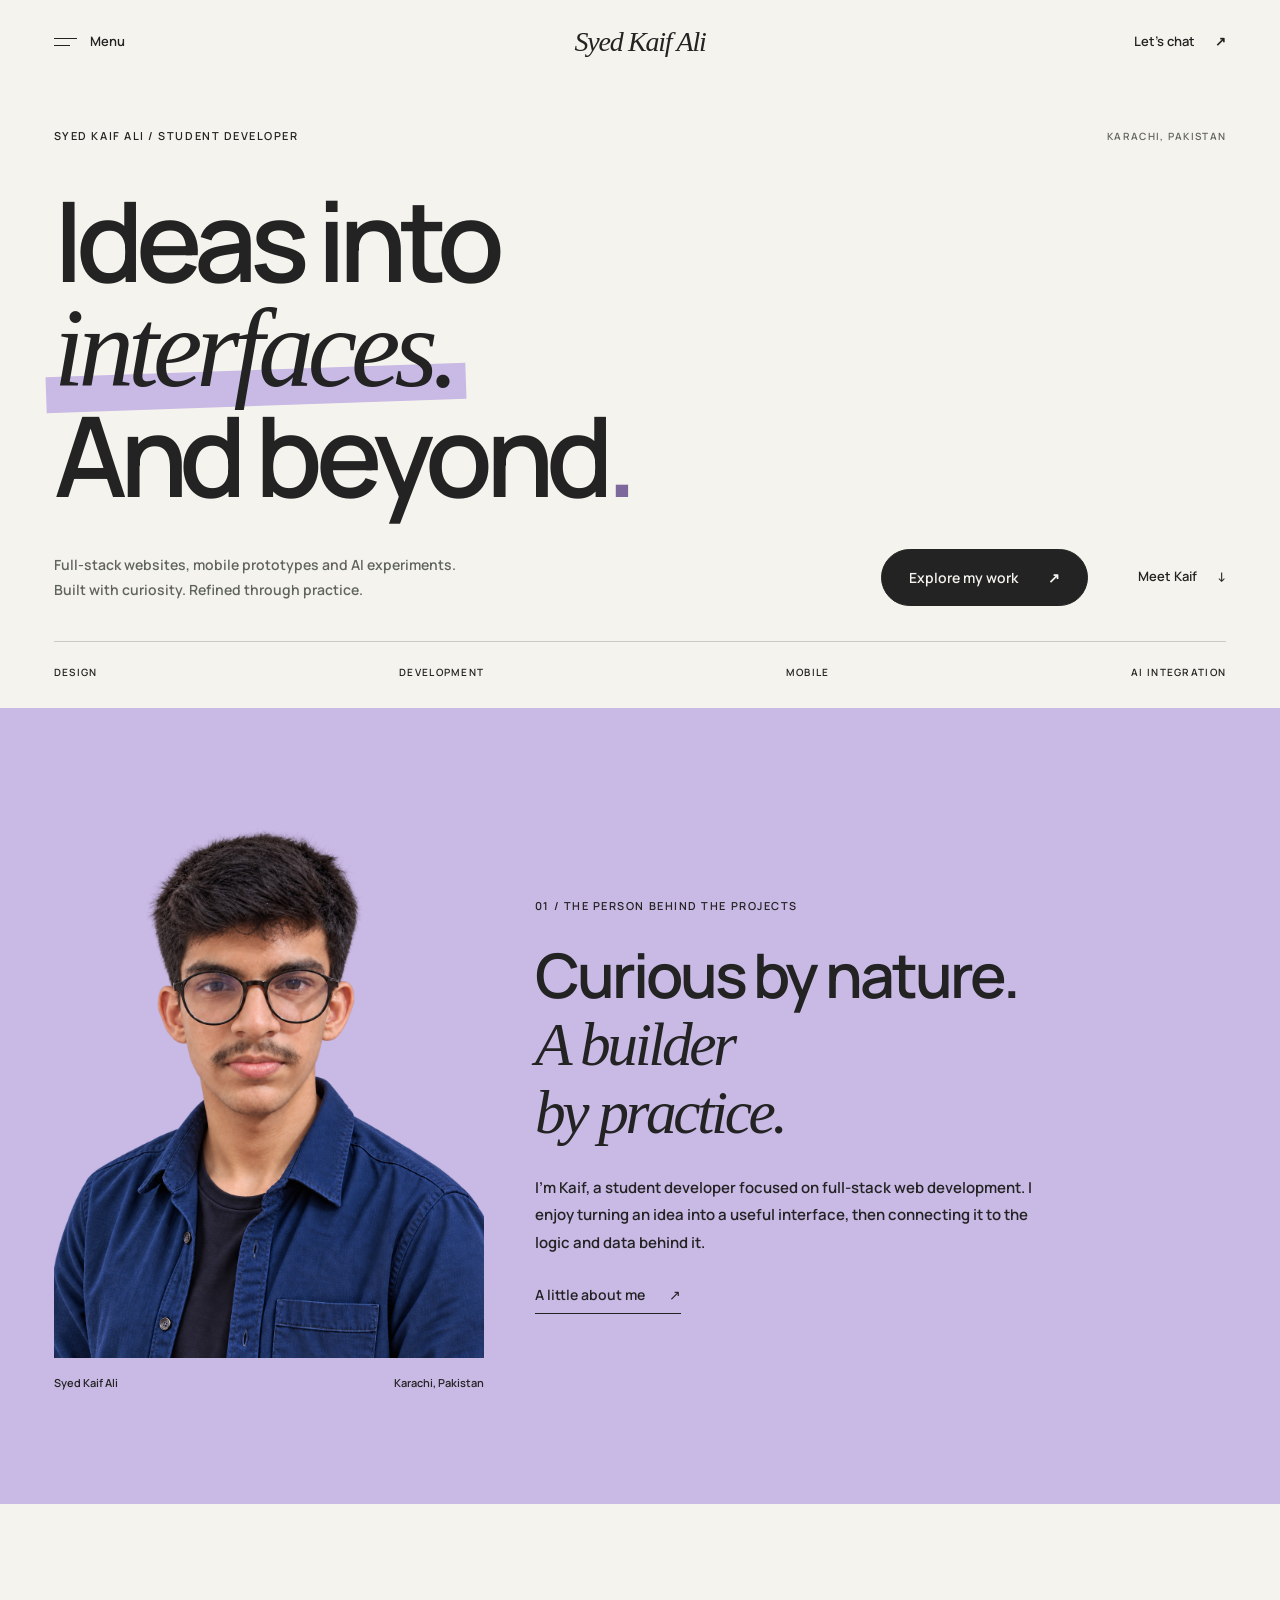
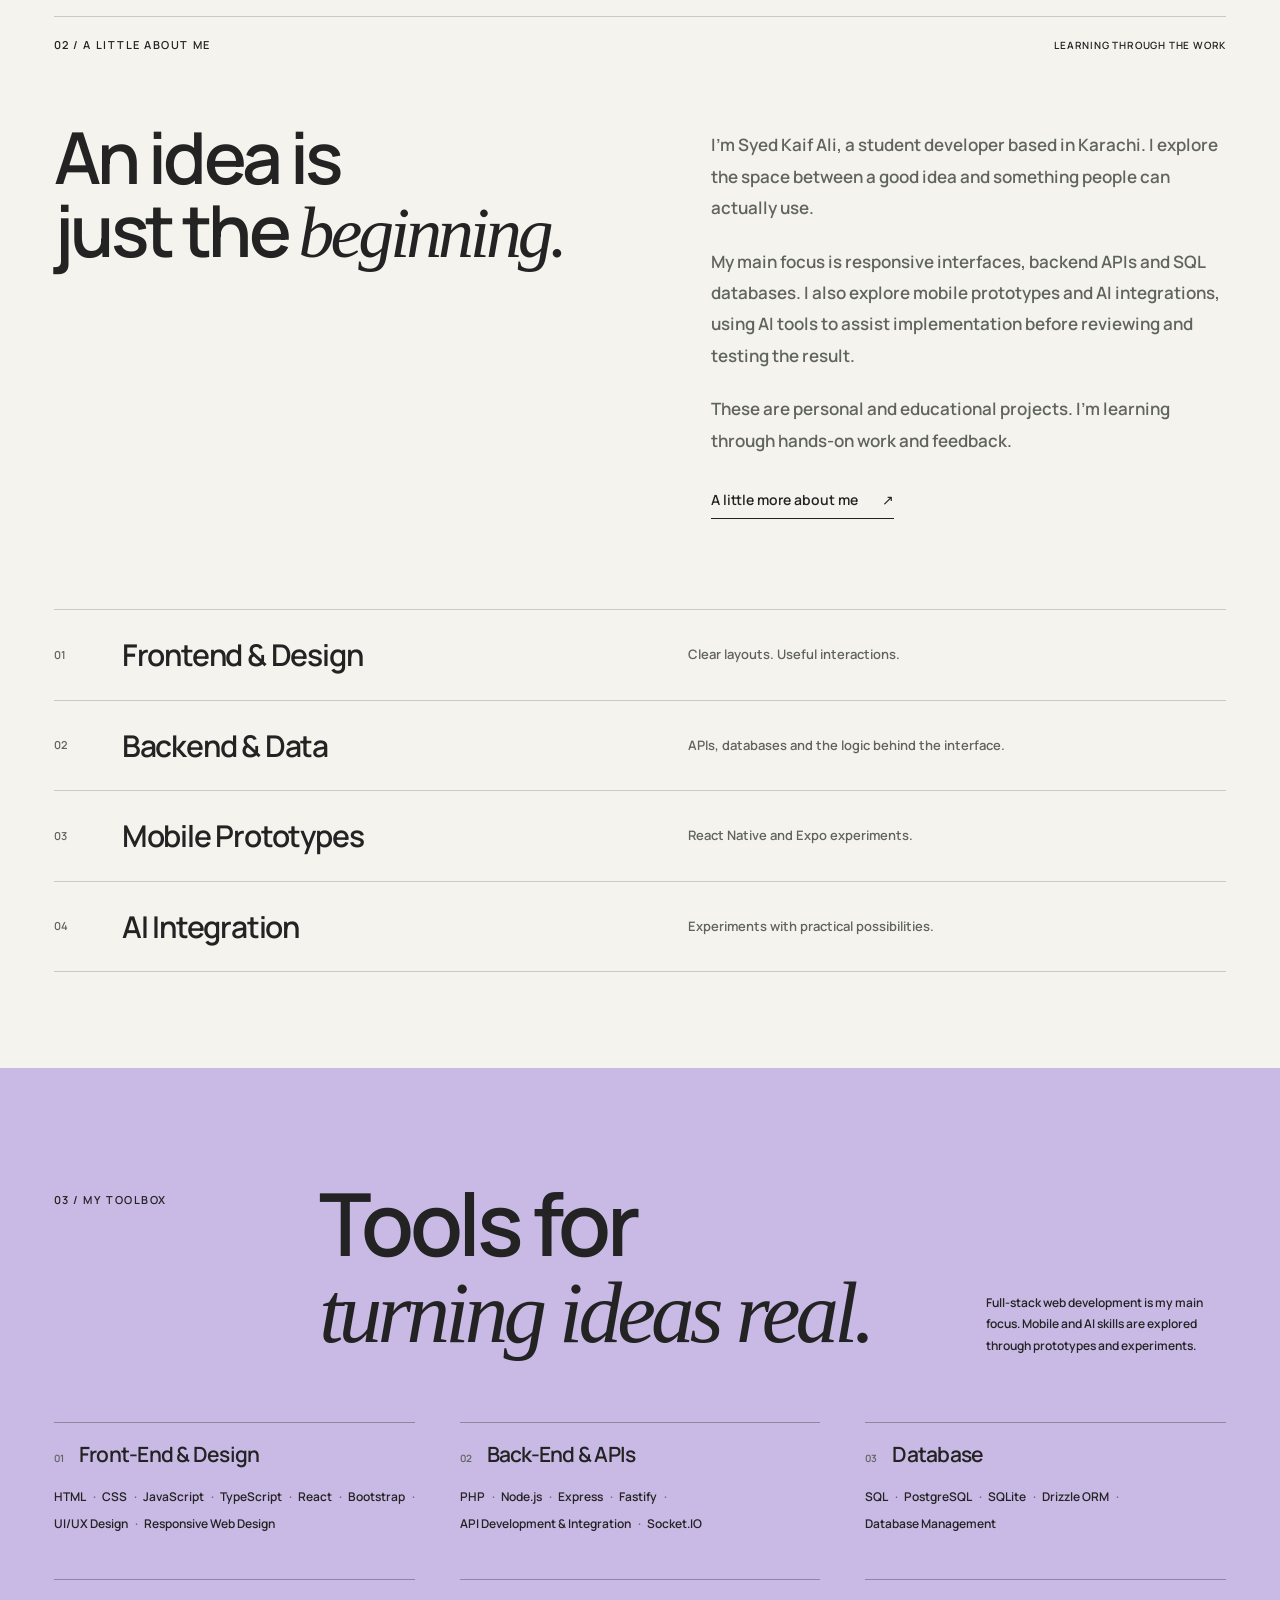
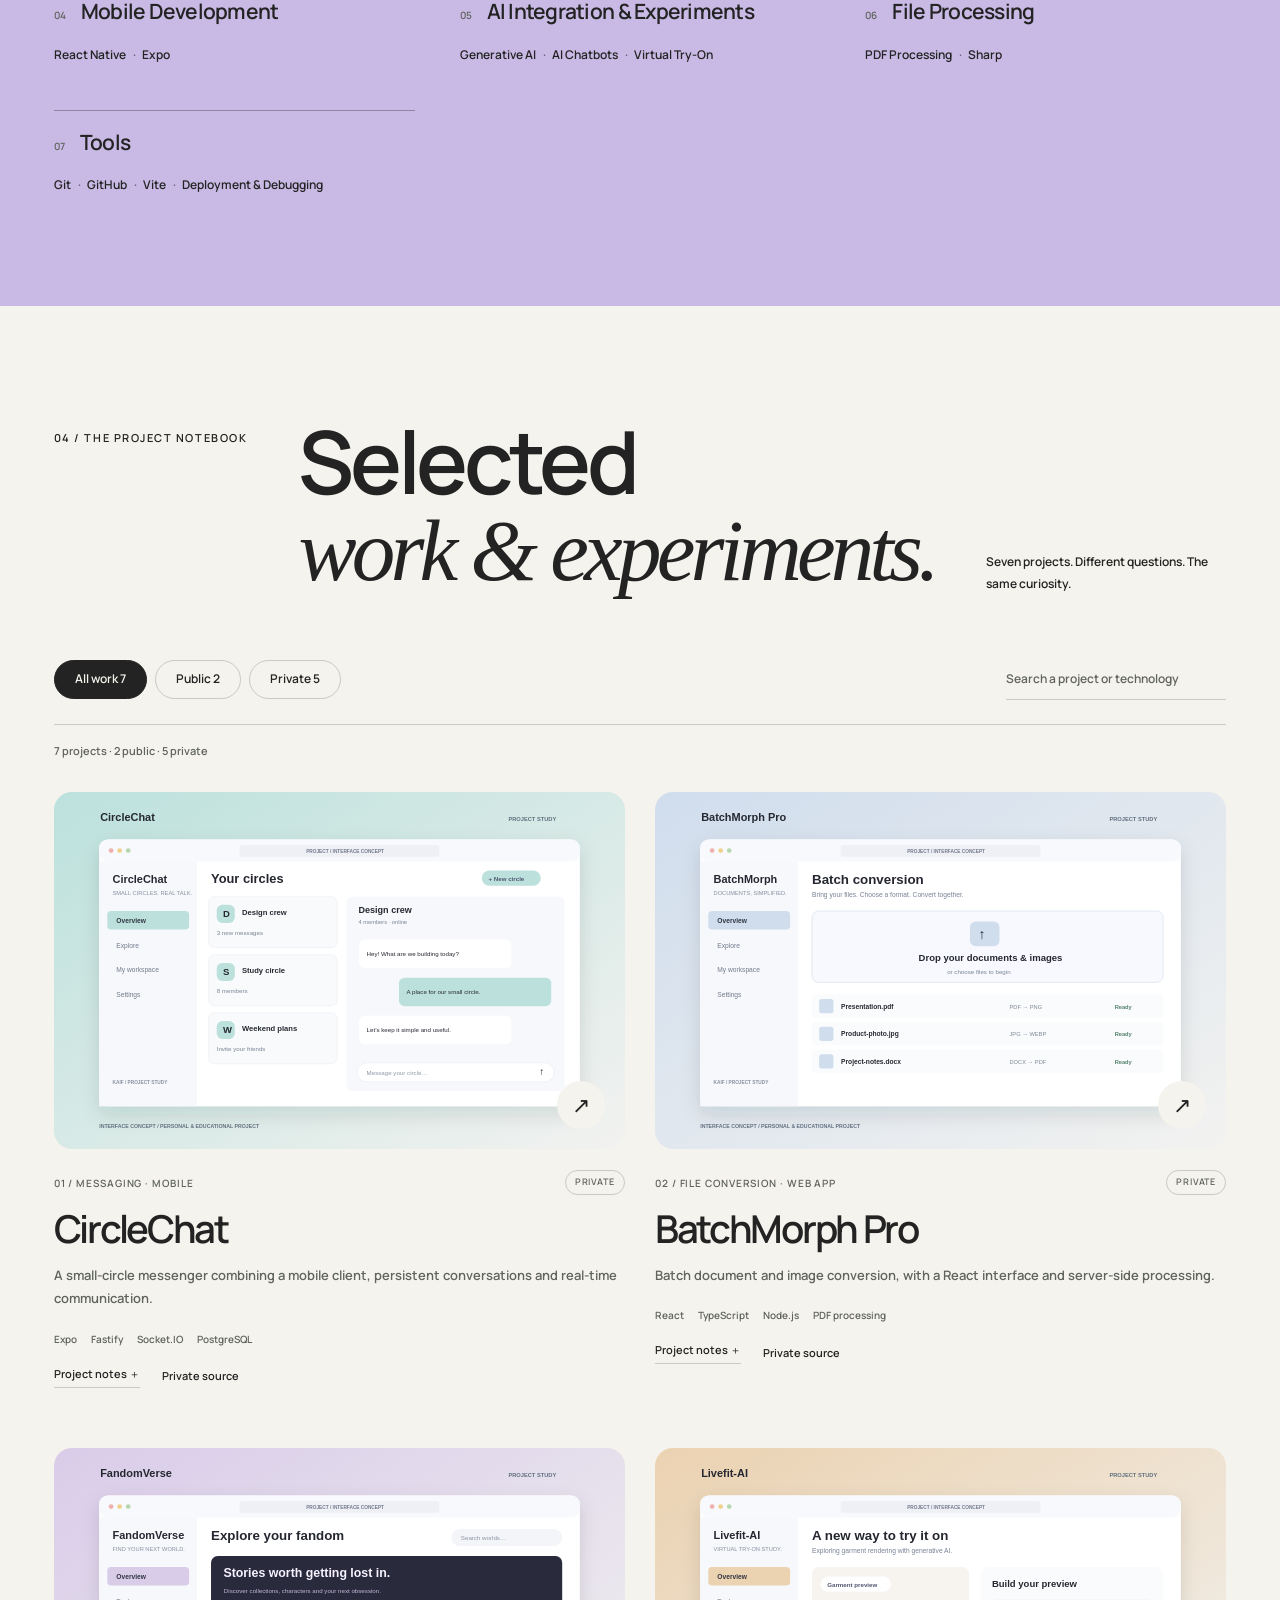
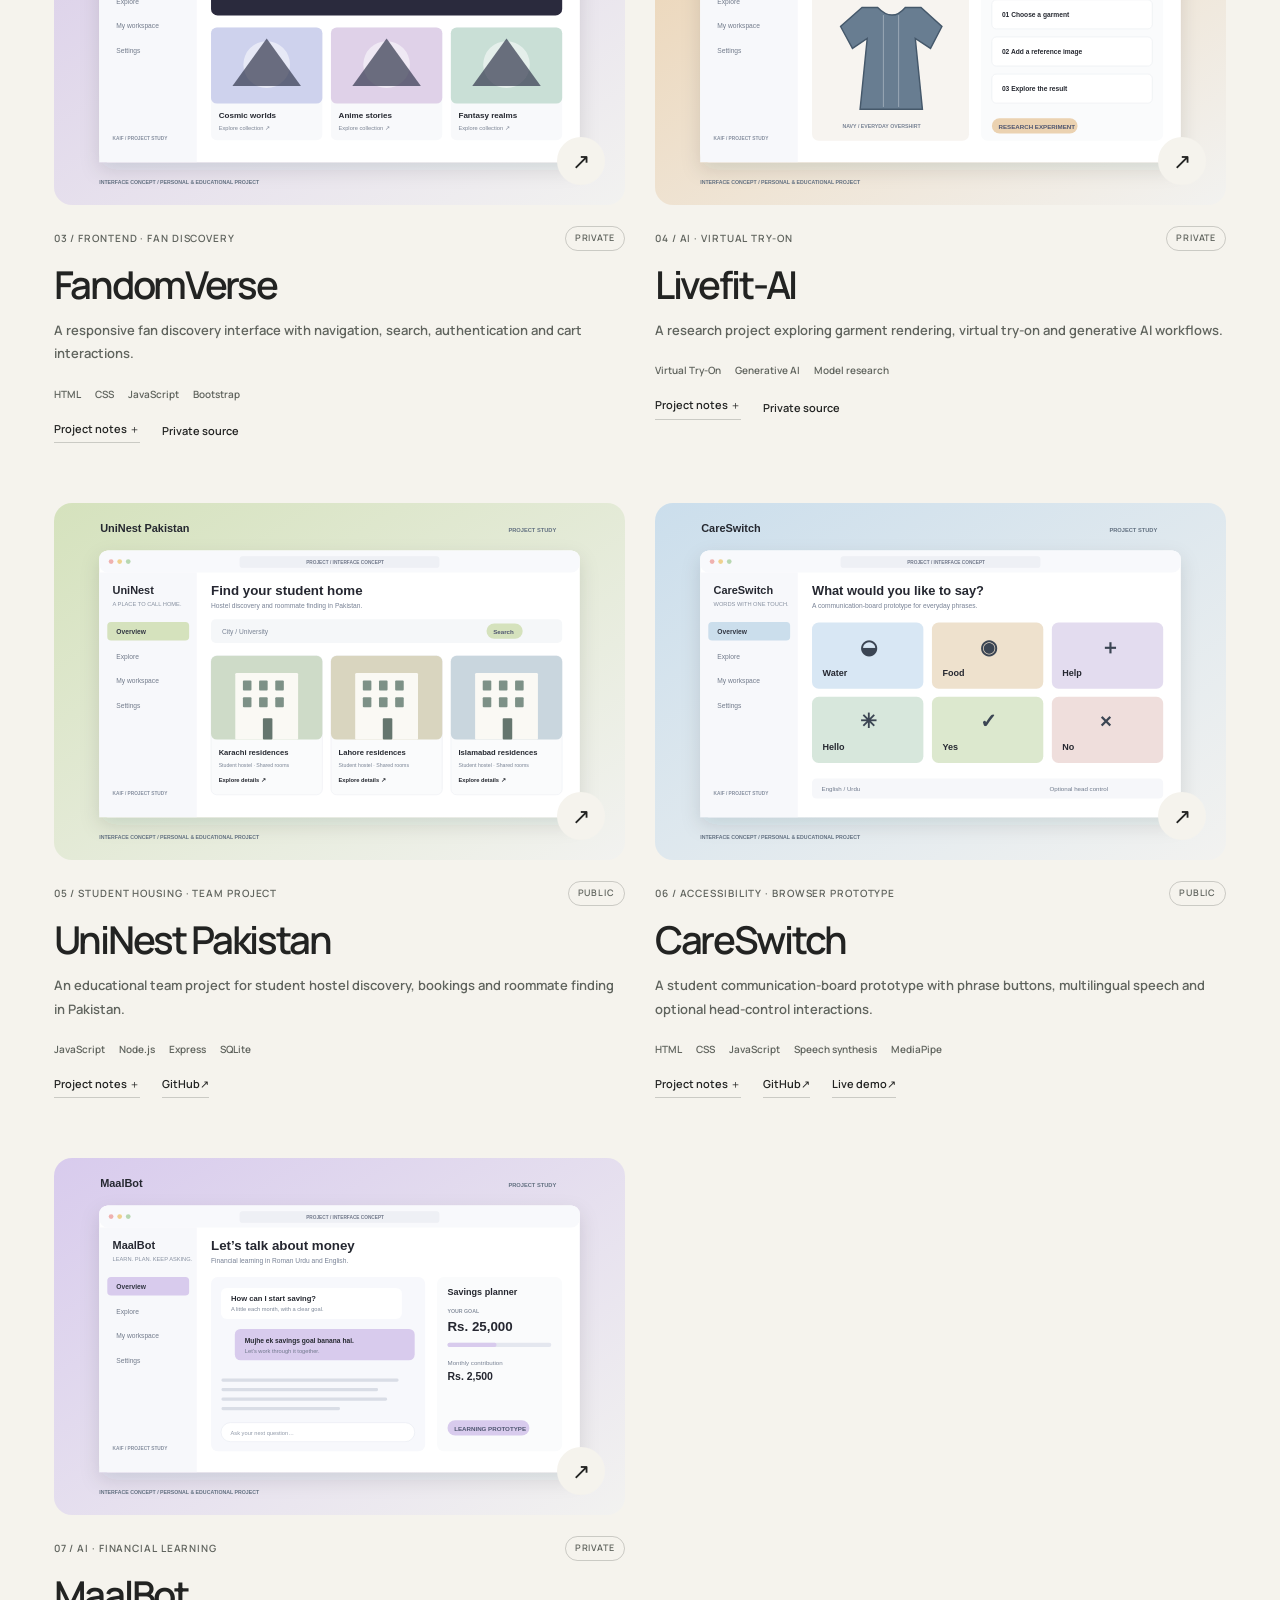
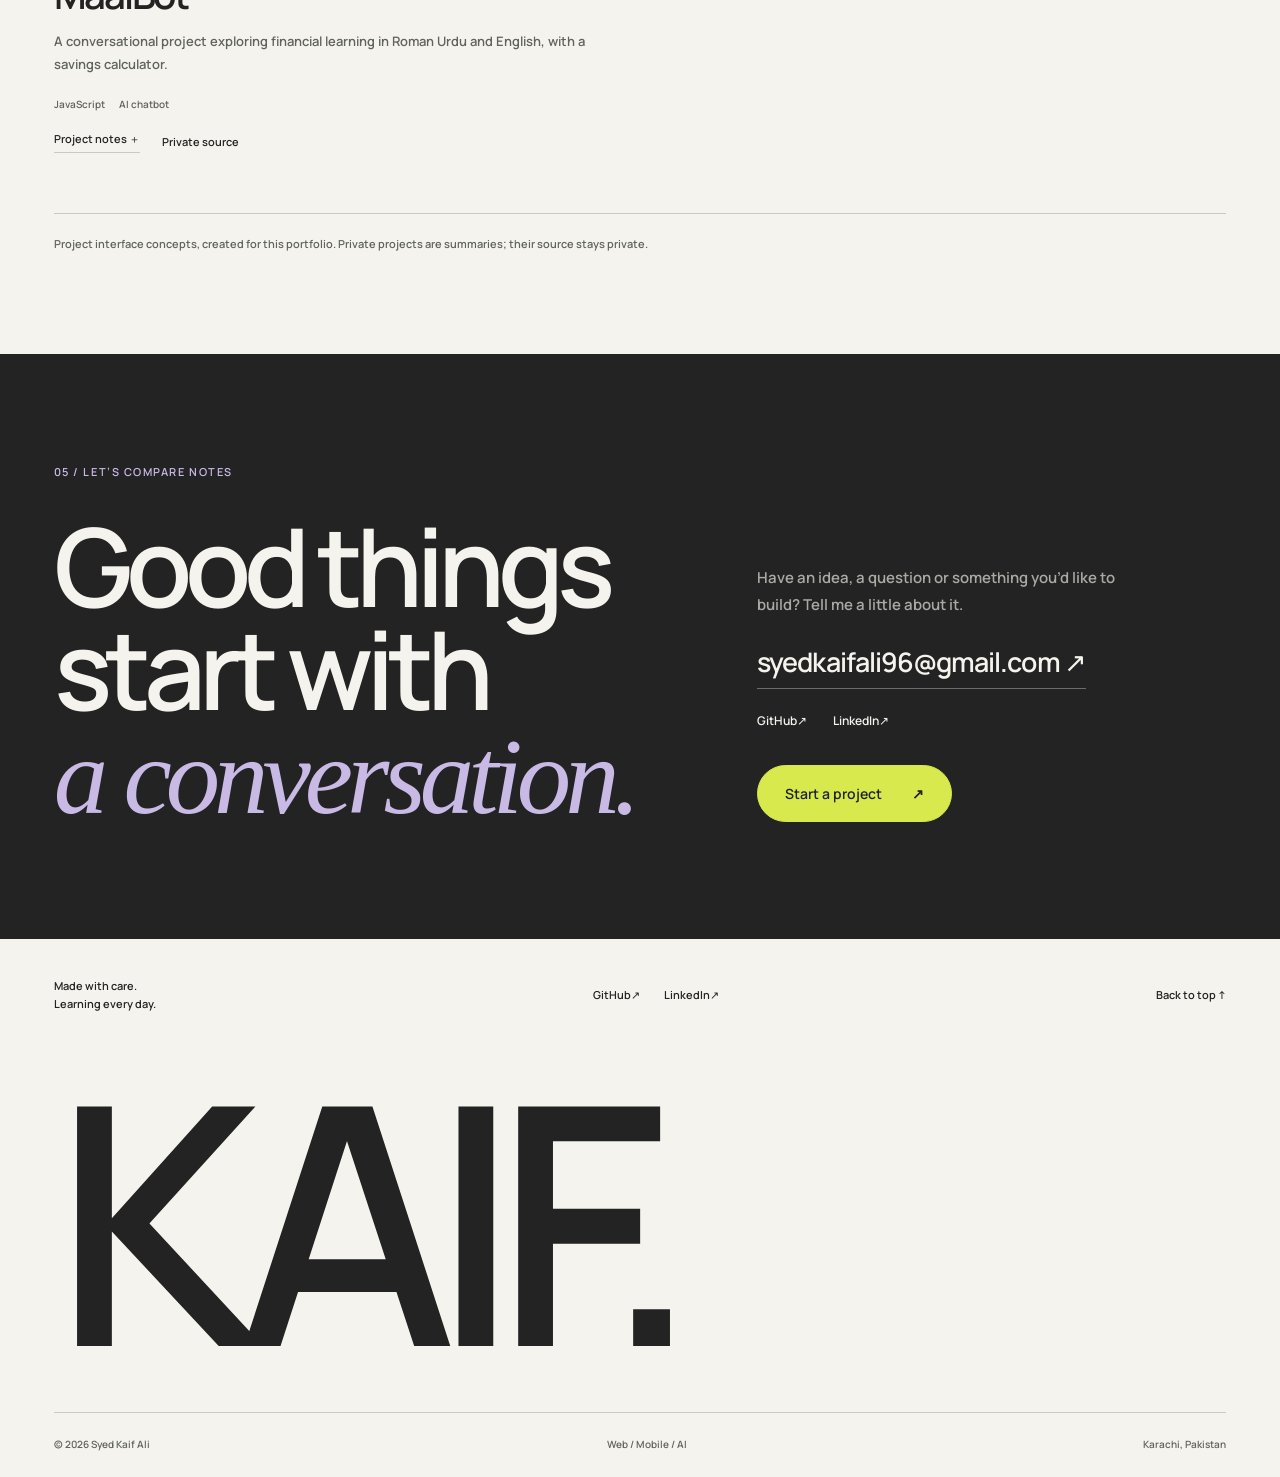
==== commit 09ef1c96: "Align portfolio focus, skills and project technology details" ====
--- a/index.html
+++ b/index.html
@@ -1,6 +1,6 @@
-<!doctype html><html lang="en"><head><meta charset="utf-8"><meta name="viewport" content="width=device-width,initial-scale=1"><meta name="theme-color" content="#f5f3ed"><meta name="description" content="Student developer in Karachi exploring web, mobile and AI through practical projects. Explore my work, skills and ideas."><meta property="og:title" content="Syed Kaif Ali — Web, Mobile &amp; AI"><meta property="og:description" content="Student developer in Karachi exploring web, mobile and AI through practical projects. Explore my work, skills and ideas."><meta property="og:type" content="website"><meta property="og:image" content="https://syedkaifali96.github.io/kaif-web-demo/assets/kaif-portrait-selected-cutout.png"><title>Syed Kaif Ali — Web, Mobile &amp; AI</title><link rel="icon" type="image/svg+xml" href="assets/favicon.svg"><link rel="preload" href="assets/manrope.woff2" as="font" type="font/woff2" crossorigin><link rel="stylesheet" href="portfolio-v2.css?v=20261015-7"><script defer src="portfolio-v2.js"></script></head><body class="page-home"><a class="skip-link" href="#main">Skip to content</a><header class="site-nav" id="site-nav"><div class="nav-inner"><button class="nav-menu" id="menu-toggle" type="button" aria-controls="menu-panel" aria-expanded="false"><span class="menu-icon" aria-hidden="true"><span></span><span></span></span><span class="menu-label">Menu</span></button><a class="nav-brand" href="#top" aria-label="Syed Kaif Ali home">Syed Kaif Ali</a><a class="nav-contact" href="#Contact">Let’s chat <span aria-hidden="true">↗</span></a></div></header><dialog class="menu-panel" id="menu-panel" aria-labelledby="menu-title"><div class="menu-head"><p class="menu-title" id="menu-title">Explore / Kaif</p><button class="menu-close" type="button" aria-label="Close navigation">Close <span aria-hidden="true">×</span></button></div><nav class="menu-links" aria-label="Main navigation"><a href="#top"><span class="menu-link-number">01</span><span class="menu-link-name">Home</span><span aria-hidden="true">↗</span></a><a href="#about"><span class="menu-link-number">02</span><span class="menu-link-name">About</span><span aria-hidden="true">↗</span></a><a href="#skills"><span class="menu-link-number">03</span><span class="menu-link-name">Skills</span><span aria-hidden="true">↗</span></a><a href="#selected-work"><span class="menu-link-number">04</span><span class="menu-link-name">Selected work</span><span aria-hidden="true">↗</span></a><a href="services.html"><span class="menu-link-number">05</span><span class="menu-link-name">Services</span><span aria-hidden="true">↗</span></a><a href="#Contact"><span class="menu-link-number">06</span><span class="menu-link-name">Contact</span><span aria-hidden="true">↗</span></a></nav><div class="menu-bottom"><a href="mailto:syedkaifali96@gmail.com">syedkaifali96@gmail.com</a><div><a href="https://github.com/syedkaifali96" rel="noopener noreferrer">GitHub<span aria-hidden="true">↗</span></a><a href="https://www.linkedin.com/in/syed-kaif-ali-10b667430/" rel="noopener noreferrer">LinkedIn<span aria-hidden="true">↗</span></a></div><p>Karachi, Pakistan / English &amp; Urdu</p></div></dialog><main id="main"><section class="intro-hero" id="top" aria-labelledby="hero-title"><div class="intro-kicker"><p class="eyebrow">SYED KAIF ALI / STUDENT DEVELOPER</p><span class="intro-location">KARACHI, PAKISTAN</span></div><h1 id="hero-title">Ideas into<br><em>interfaces.</em><br>And beyond<span class="hero-period">.</span></h1><div class="intro-bottom"><p>Websites, mobile experiences and AI experiments.<br>Built with curiosity. Refined through practice.</p><a class="pill-button" href="#selected-work">Explore my work <span aria-hidden="true">↗</span></a><a class="intro-scroll" href="#statement" aria-label="Meet the person behind the projects">Meet Kaif <span aria-hidden="true">↓</span></a></div><div class="intro-strip"><span>DESIGN</span><span>DEVELOPMENT</span><span>MOBILE</span><span>AI INTEGRATION</span></div></section>
-<section class="meet-section section-pad" id="statement" aria-labelledby="statement-title"><figure class="meet-portrait"><img src="assets/kaif-portrait-selected-cutout.png" width="1122" height="1402" loading="lazy" alt="Portrait of Syed Kaif Ali"><figcaption><span>Syed Kaif Ali</span><span>Karachi, Pakistan</span></figcaption></figure><div class="meet-copy"><p class="eyebrow">01 / THE PERSON BEHIND THE PROJECTS</p><h2 id="statement-title">Curious by nature.<br><em>A builder<br>by practice.</em></h2><p>I’m Kaif, a student developer exploring web, mobile and AI. I enjoy taking an idea, figuring out the details and turning it into something useful.</p><a class="text-link" href="#about">A little about me <span aria-hidden="true">↗</span></a></div></section>
-<section class="about-section section-pad" id="about" aria-labelledby="about-title"><div class="section-top"><p class="eyebrow">02 / A LITTLE ABOUT ME</p><span>LEARNING THROUGH THE WORK</span></div><div class="about-grid"><div class="about-head"><h2 id="about-title">An idea is<br>just the <em>beginning.</em></h2></div><div class="about-copy"><p>I’m Syed Kaif Ali, a student developer based in Karachi. I explore the space between a good idea and something people can actually use.</p><p>My work brings together interface design, backend APIs, databases, mobile apps and AI integration. I use AI tools to help with implementation, then review, test and keep improving.</p><p>These are personal and educational projects. I’m learning through hands-on work and feedback.</p><div class="about-links"><a class="text-link" href="about.html">A little more about me <span aria-hidden="true">↗</span></a></div></div></div><div class="focus-list"><article class="focus-row"><span class="focus-index">01</span><h3>Frontend & Design</h3><p>Clear layouts. Useful interactions.</p></article><article class="focus-row"><span class="focus-index">02</span><h3>Backend & Data</h3><p>APIs, databases and the logic behind the interface.</p></article><article class="focus-row"><span class="focus-index">03</span><h3>Mobile Development</h3><p>Experiences that travel with you.</p></article><article class="focus-row"><span class="focus-index">04</span><h3>AI Integration</h3><p>Experiments with practical possibilities.</p></article></div></section>
-<section class="skills-section section-pad" id="skills" aria-labelledby="skills-title"><div class="section-heading"><p class="eyebrow">03 / MY TOOLBOX</p><h2 id="skills-title">Tools for<br><em>turning ideas real.</em></h2><p>What I work with and keep exploring.</p></div><div class="skills-grid"><article class="skill-group"><div class="skill-head"><span>01</span><h3>Front-End &amp; Design</h3></div><ul class="skill-tags"><li>HTML</li><li>CSS</li><li>JavaScript</li><li>TypeScript</li><li>React</li><li>Bootstrap</li><li>UI/UX Design</li><li>Website Designing</li><li>Responsive Web Design</li></ul></article><article class="skill-group"><div class="skill-head"><span>02</span><h3>Back-End &amp; APIs</h3></div><ul class="skill-tags"><li>PHP</li><li>Node.js</li><li>Express</li><li>Fastify</li><li>API Development &amp; Integration</li><li>Socket.IO</li></ul></article><article class="skill-group"><div class="skill-head"><span>03</span><h3>Database</h3></div><ul class="skill-tags"><li>SQL</li><li>PostgreSQL</li><li>SQLite</li><li>Drizzle ORM</li><li>Database Management</li></ul></article><article class="skill-group"><div class="skill-head"><span>04</span><h3>Mobile</h3></div><ul class="skill-tags"><li>Mobile App Development</li><li>React Native</li><li>Expo</li></ul></article><article class="skill-group"><div class="skill-head"><span>05</span><h3>AI &amp; Research</h3></div><ul class="skill-tags"><li>AI Development &amp; Integration</li><li>Generative AI</li><li>AI Chatbots</li><li>Virtual Try-On</li><li>Model Research</li></ul></article><article class="skill-group"><div class="skill-head"><span>06</span><h3>File Processing</h3></div><ul class="skill-tags"><li>PDF Processing</li><li>Sharp</li></ul></article><article class="skill-group"><div class="skill-head"><span>07</span><h3>Tools</h3></div><ul class="skill-tags"><li>Git</li><li>GitHub</li><li>Vite</li><li>Deployment &amp; Debugging</li></ul></article></div></section>
-<section class="work-section section-pad" id="selected-work" aria-labelledby="work-title"><div class="section-heading"><p class="eyebrow">04 / THE PROJECT NOTEBOOK</p><h2 id="work-title">Selected<br><em>work &amp; experiments.</em></h2><p>Seven projects. Different questions. The same curiosity.</p></div><div class="project-toolbar"><div class="project-filters" role="group" aria-label="Filter projects"><button class="filter" type="button" data-filter="all" aria-pressed="true">All work <span>7</span></button><button class="filter" type="button" data-filter="public" aria-pressed="false">Public <span>2</span></button><button class="filter" type="button" data-filter="private" aria-pressed="false">Private <span>5</span></button></div><div class="project-search"><label class="sr-only" for="repository-search">Search projects</label><input type="search" id="repository-search" placeholder="Search a project or technology" autocomplete="off"></div></div><p class="repository-count" id="filter-status" role="status" aria-live="polite">7 projects shown.</p><div class="project-grid"><article class="project-card project-featured" data-category="private" data-repository="CircleChat" data-search="circlechat circlechat messaging · mobile a small-circle messenger combining a mobile client, persistent conversations and real-time communication. expo fastify socket.io postgresql"><button class="project-visual project-open" type="button" data-project="circlechat" aria-label="Read project notes for CircleChat"><img src="assets/project-panels/circlechat.svg" width="1200" height="750" loading="lazy" alt="CircleChat project interface concept"><span class="visual-arrow" aria-hidden="true">↗</span></button><div class="project-meta"><span>01 / Messaging · Mobile</span><span class="visibility-pill private">Private</span></div><div class="project-info"><h3>CircleChat</h3><p class="project-description">A small-circle messenger combining a mobile client, persistent conversations and real-time communication.</p></div><ul class="project-tech" aria-label="Technologies"><li>Expo</li><li>Fastify</li><li>Socket.IO</li><li>PostgreSQL</li></ul><div class="project-actions"><button class="project-notes" type="button" data-project="circlechat">Project notes <span aria-hidden="true">＋</span></button><span class="private-source">Private source</span></div></article><article class="project-card" data-category="private" data-repository="batch-file-converter" data-search="batch-file-converter batchmorph pro file conversion · web app batch document and image conversion, with a react interface and server-side processing. react typescript node.js pdf processing"><button class="project-visual project-open" type="button" data-project="batch-file-converter" aria-label="Read project notes for BatchMorph Pro"><img src="assets/project-panels/batch-file-converter.svg" width="1200" height="750" loading="lazy" alt="BatchMorph Pro project interface concept"><span class="visual-arrow" aria-hidden="true">↗</span></button><div class="project-meta"><span>02 / File conversion · Web app</span><span class="visibility-pill private">Private</span></div><div class="project-info"><h3>BatchMorph Pro</h3><p class="project-description">Batch document and image conversion, with a React interface and server-side processing.</p></div><ul class="project-tech" aria-label="Technologies"><li>React</li><li>TypeScript</li><li>Node.js</li><li>PDF processing</li></ul><div class="project-actions"><button class="project-notes" type="button" data-project="batch-file-converter">Project notes <span aria-hidden="true">＋</span></button><span class="private-source">Private source</span></div></article><article class="project-card" data-category="private" data-repository="fandomverse" data-search="fandomverse fandomverse frontend · fan discovery a responsive fan discovery interface with navigation, search, authentication and cart interactions. html css javascript bootstrap"><button class="project-visual project-open" type="button" data-project="fandomverse" aria-label="Read project notes for FandomVerse"><img src="assets/project-panels/fandomverse.svg" width="1200" height="750" loading="lazy" alt="FandomVerse project interface concept"><span class="visual-arrow" aria-hidden="true">↗</span></button><div class="project-meta"><span>03 / Frontend · Fan discovery</span><span class="visibility-pill private">Private</span></div><div class="project-info"><h3>FandomVerse</h3><p class="project-description">A responsive fan discovery interface with navigation, search, authentication and cart interactions.</p></div><ul class="project-tech" aria-label="Technologies"><li>HTML</li><li>CSS</li><li>JavaScript</li><li>Bootstrap</li></ul><div class="project-actions"><button class="project-notes" type="button" data-project="fandomverse">Project notes <span aria-hidden="true">＋</span></button><span class="private-source">Private source</span></div></article><article class="project-card" data-category="private" data-repository="Livefit-Ai" data-search="livefit-ai livefit-ai ai · virtual try-on a research project exploring garment rendering, virtual try-on and generative ai workflows. virtual try-on generative ai model research"><button class="project-visual project-open" type="button" data-project="livefit-ai" aria-label="Read project notes for Livefit-AI"><img src="assets/project-panels/livefit-ai.svg" width="1200" height="750" loading="lazy" alt="Livefit-AI project interface concept"><span class="visual-arrow" aria-hidden="true">↗</span></button><div class="project-meta"><span>04 / AI · Virtual try-on</span><span class="visibility-pill private">Private</span></div><div class="project-info"><h3>Livefit-AI</h3><p class="project-description">A research project exploring garment rendering, virtual try-on and generative AI workflows.</p></div><ul class="project-tech" aria-label="Technologies"><li>Virtual Try-On</li><li>Generative AI</li><li>Model research</li></ul><div class="project-actions"><button class="project-notes" type="button" data-project="livefit-ai">Project notes <span aria-hidden="true">＋</span></button><span class="private-source">Private source</span></div></article><article class="project-card" data-category="public" data-repository="UninestPakistan" data-search="uninestpakistan uninest pakistan student housing · team project an educational team project for student hostel discovery, bookings and roommate finding in pakistan. node.js express sqlite"><button class="project-visual project-open" type="button" data-project="uninestpakistan" aria-label="Read project notes for UniNest Pakistan"><img src="assets/project-panels/uninestpakistan.svg" width="1200" height="750" loading="lazy" alt="UniNest Pakistan project interface concept"><span class="visual-arrow" aria-hidden="true">↗</span></button><div class="project-meta"><span>05 / Student housing · Team project</span><span class="visibility-pill public">Public</span></div><div class="project-info"><h3>UniNest Pakistan</h3><p class="project-description">An educational team project for student hostel discovery, bookings and roommate finding in Pakistan.</p></div><ul class="project-tech" aria-label="Technologies"><li>Node.js</li><li>Express</li><li>SQLite</li></ul><div class="project-actions"><button class="project-notes" type="button" data-project="uninestpakistan">Project notes <span aria-hidden="true">＋</span></button><a href="https://github.com/syedkaifali96/UninestPakistan" rel="noopener noreferrer">GitHub<span aria-hidden="true">↗</span></a></div></article><article class="project-card" data-category="public" data-repository="careswitch" data-search="careswitch careswitch accessibility · browser prototype a student communication-board prototype with phrase buttons, multilingual speech and optional head-control interactions. javascript speech synthesis face landmarks"><button class="project-visual project-open" type="button" data-project="careswitch" aria-label="Read project notes for CareSwitch"><img src="assets/project-panels/careswitch.svg" width="1200" height="750" loading="lazy" alt="CareSwitch project interface concept"><span class="visual-arrow" aria-hidden="true">↗</span></button><div class="project-meta"><span>06 / Accessibility · Browser prototype</span><span class="visibility-pill public">Public</span></div><div class="project-info"><h3>CareSwitch</h3><p class="project-description">A student communication-board prototype with phrase buttons, multilingual speech and optional head-control interactions.</p></div><ul class="project-tech" aria-label="Technologies"><li>JavaScript</li><li>Speech synthesis</li><li>Face landmarks</li></ul><div class="project-actions"><button class="project-notes" type="button" data-project="careswitch">Project notes <span aria-hidden="true">＋</span></button><a href="https://github.com/syedkaifali96/careswitch" rel="noopener noreferrer">GitHub<span aria-hidden="true">↗</span></a><a href="https://syedkaifali96.github.io/careswitch/" rel="noopener noreferrer">Live demo<span aria-hidden="true">↗</span></a></div></article><article class="project-card" data-category="private" data-repository="maalbot" data-search="maalbot maalbot ai · financial learning a conversational project exploring financial learning in roman urdu and english, with a savings calculator. javascript ai chatbot"><button class="project-visual project-open" type="button" data-project="maalbot" aria-label="Read project notes for MaalBot"><img src="assets/project-panels/maalbot.svg" width="1200" height="750" loading="lazy" alt="MaalBot project interface concept"><span class="visual-arrow" aria-hidden="true">↗</span></button><div class="project-meta"><span>07 / AI · Financial learning</span><span class="visibility-pill private">Private</span></div><div class="project-info"><h3>MaalBot</h3><p class="project-description">A conversational project exploring financial learning in Roman Urdu and English, with a savings calculator.</p></div><ul class="project-tech" aria-label="Technologies"><li>JavaScript</li><li>AI chatbot</li></ul><div class="project-actions"><button class="project-notes" type="button" data-project="maalbot">Project notes <span aria-hidden="true">＋</span></button><span class="private-source">Private source</span></div></article></div><p id="repository-empty" hidden>No projects match your search. Try another name or technology.</p><p class="project-footnote">Project interface concepts, created for this portfolio. Private projects are summaries; their source stays private.</p><dialog class="project-dialog" id="project-dialog" aria-labelledby="project-title"><button class="dialog-close" type="button" aria-label="Close project notes">×</button><p class="eyebrow">PROJECT NOTES</p><h2 id="project-title"></h2><p id="project-description"></p><ul id="project-scope"></ul><a class="pill-button" href="contact.html">Talk about a project <span aria-hidden="true">↗</span></a></dialog><script type="application/json" id="project-data">{"circlechat":{"title":"CircleChat","description":"A small-circle messenger combining a mobile client, persistent conversations and real-time communication.","scope":["Small-group messaging without relying on phone numbers.","Circles, invites, direct messaging and circle conversations.","Private repository; source access remains restricted."]},"batch-file-converter":{"title":"BatchMorph Pro","description":"Batch document and image conversion, with a React interface and server-side processing.","scope":["Document and image conversion workflows.","Work across runtime dependencies, deployment and large-file handling.","Private repository; source access remains restricted."]},"fandomverse":{"title":"FandomVerse","description":"A responsive fan discovery interface with navigation, search, authentication and cart interactions.","scope":["Responsive interface work across mobile and desktop.","Navigation, modals, toast notifications and cart UI.","Private repository; source access remains restricted."]},"livefit-ai":{"title":"Livefit-AI","description":"A research project exploring garment rendering, virtual try-on and generative AI workflows.","scope":["Garment-rendering experiments and model research.","Exploring realism, compute constraints and live webcam ideas.","Research experiment; no production-release claim.","Private repository; source access remains restricted."]},"uninestpakistan":{"title":"UniNest Pakistan","description":"An educational team project for student hostel discovery, bookings and roommate finding in Pakistan.","scope":["Educational team project; this portfolio does not claim sole authorship.","Hostel discovery, bookings, reviews and administration.","Public repository; source is available on GitHub."]},"careswitch":{"title":"CareSwitch","description":"A student communication-board prototype with phrase buttons, multilingual speech and optional head-control interactions.","scope":["Personal student prototype with a live browser demo.","Camera use is optional; face-landmark processing runs on device.","No clinical validation or emergency-use claims.","Public repository; source is available on GitHub."]},"maalbot":{"title":"MaalBot","description":"A conversational project exploring financial learning in Roman Urdu and English, with a savings calculator.","scope":["Financial-learning chatbot concept and calculator interactions.","Early prototype; its outputs are educational.","Private repository; source access remains restricted."]}}</script></section>
+<!doctype html><html lang="en"><head><meta charset="utf-8"><meta name="viewport" content="width=device-width,initial-scale=1"><meta name="theme-color" content="#f5f3ed"><meta name="description" content="Student developer in Karachi focused on full-stack web development, with mobile prototypes and AI integration experiments. Explore my projects and skills."><meta property="og:title" content="Syed Kaif Ali — Student Full-Stack Developer"><meta property="og:description" content="Student developer in Karachi focused on full-stack web development, with mobile prototypes and AI integration experiments. Explore my projects and skills."><meta property="og:type" content="website"><meta property="og:image" content="https://syedkaifali96.github.io/kaif-web-demo/assets/kaif-portrait-selected-cutout.png"><title>Syed Kaif Ali — Student Full-Stack Developer</title><link rel="icon" type="image/svg+xml" href="assets/favicon.svg"><link rel="preload" href="assets/manrope.woff2" as="font" type="font/woff2" crossorigin><link rel="stylesheet" href="portfolio-v2.css?v=20261015-7"><script defer src="portfolio-v2.js"></script></head><body class="page-home"><a class="skip-link" href="#main">Skip to content</a><header class="site-nav" id="site-nav"><div class="nav-inner"><button class="nav-menu" id="menu-toggle" type="button" aria-controls="menu-panel" aria-expanded="false"><span class="menu-icon" aria-hidden="true"><span></span><span></span></span><span class="menu-label">Menu</span></button><a class="nav-brand" href="#top" aria-label="Syed Kaif Ali home">Syed Kaif Ali</a><a class="nav-contact" href="#Contact">Let’s chat <span aria-hidden="true">↗</span></a></div></header><dialog class="menu-panel" id="menu-panel" aria-labelledby="menu-title"><div class="menu-head"><p class="menu-title" id="menu-title">Explore / Kaif</p><button class="menu-close" type="button" aria-label="Close navigation">Close <span aria-hidden="true">×</span></button></div><nav class="menu-links" aria-label="Main navigation"><a href="#top"><span class="menu-link-number">01</span><span class="menu-link-name">Home</span><span aria-hidden="true">↗</span></a><a href="#about"><span class="menu-link-number">02</span><span class="menu-link-name">About</span><span aria-hidden="true">↗</span></a><a href="#skills"><span class="menu-link-number">03</span><span class="menu-link-name">Skills</span><span aria-hidden="true">↗</span></a><a href="#selected-work"><span class="menu-link-number">04</span><span class="menu-link-name">Selected work</span><span aria-hidden="true">↗</span></a><a href="services.html"><span class="menu-link-number">05</span><span class="menu-link-name">Services</span><span aria-hidden="true">↗</span></a><a href="#Contact"><span class="menu-link-number">06</span><span class="menu-link-name">Contact</span><span aria-hidden="true">↗</span></a></nav><div class="menu-bottom"><a href="mailto:syedkaifali96@gmail.com">syedkaifali96@gmail.com</a><div><a href="https://github.com/syedkaifali96" rel="noopener noreferrer">GitHub<span aria-hidden="true">↗</span></a><a href="https://www.linkedin.com/in/syed-kaif-ali-10b667430/" rel="noopener noreferrer">LinkedIn<span aria-hidden="true">↗</span></a></div><p>Karachi, Pakistan / English &amp; Urdu</p></div></dialog><main id="main"><section class="intro-hero" id="top" aria-labelledby="hero-title"><div class="intro-kicker"><p class="eyebrow">SYED KAIF ALI / STUDENT DEVELOPER</p><span class="intro-location">KARACHI, PAKISTAN</span></div><h1 id="hero-title">Ideas into<br><em>interfaces.</em><br>And beyond<span class="hero-period">.</span></h1><div class="intro-bottom"><p>Full-stack websites, mobile prototypes and AI experiments.<br>Built with curiosity. Refined through practice.</p><a class="pill-button" href="#selected-work">Explore my work <span aria-hidden="true">↗</span></a><a class="intro-scroll" href="#statement" aria-label="Meet the person behind the projects">Meet Kaif <span aria-hidden="true">↓</span></a></div><div class="intro-strip"><span>DESIGN</span><span>DEVELOPMENT</span><span>MOBILE</span><span>AI INTEGRATION</span></div></section>
+<section class="meet-section section-pad" id="statement" aria-labelledby="statement-title"><figure class="meet-portrait"><img src="assets/kaif-portrait-selected-cutout.png" width="1122" height="1402" loading="lazy" alt="Portrait of Syed Kaif Ali"><figcaption><span>Syed Kaif Ali</span><span>Karachi, Pakistan</span></figcaption></figure><div class="meet-copy"><p class="eyebrow">01 / THE PERSON BEHIND THE PROJECTS</p><h2 id="statement-title">Curious by nature.<br><em>A builder<br>by practice.</em></h2><p>I’m Kaif, a student developer focused on full-stack web development. I enjoy turning an idea into a useful interface, then connecting it to the logic and data behind it.</p><a class="text-link" href="#about">A little about me <span aria-hidden="true">↗</span></a></div></section>
+<section class="about-section section-pad" id="about" aria-labelledby="about-title"><div class="section-top"><p class="eyebrow">02 / A LITTLE ABOUT ME</p><span>LEARNING THROUGH THE WORK</span></div><div class="about-grid"><div class="about-head"><h2 id="about-title">An idea is<br>just the <em>beginning.</em></h2></div><div class="about-copy"><p>I’m Syed Kaif Ali, a student developer based in Karachi. I explore the space between a good idea and something people can actually use.</p><p>My main focus is responsive interfaces, backend APIs and SQL databases. I also explore mobile prototypes and AI integrations, using AI tools to assist implementation before reviewing and testing the result.</p><p>These are personal and educational projects. I’m learning through hands-on work and feedback.</p><div class="about-links"><a class="text-link" href="about.html">A little more about me <span aria-hidden="true">↗</span></a></div></div></div><div class="focus-list"><article class="focus-row"><span class="focus-index">01</span><h3>Frontend & Design</h3><p>Clear layouts. Useful interactions.</p></article><article class="focus-row"><span class="focus-index">02</span><h3>Backend & Data</h3><p>APIs, databases and the logic behind the interface.</p></article><article class="focus-row"><span class="focus-index">03</span><h3>Mobile Prototypes</h3><p>React Native and Expo experiments.</p></article><article class="focus-row"><span class="focus-index">04</span><h3>AI Integration</h3><p>Experiments with practical possibilities.</p></article></div></section>
+<section class="skills-section section-pad" id="skills" aria-labelledby="skills-title"><div class="section-heading"><p class="eyebrow">03 / MY TOOLBOX</p><h2 id="skills-title">Tools for<br><em>turning ideas real.</em></h2><p>Full-stack web development is my main focus. Mobile and AI skills are explored through prototypes and experiments.</p></div><div class="skills-grid"><article class="skill-group"><div class="skill-head"><span>01</span><h3>Front-End &amp; Design</h3></div><ul class="skill-tags"><li>HTML</li><li>CSS</li><li>JavaScript</li><li>TypeScript</li><li>React</li><li>Bootstrap</li><li>UI/UX Design</li><li>Responsive Web Design</li></ul></article><article class="skill-group"><div class="skill-head"><span>02</span><h3>Back-End &amp; APIs</h3></div><ul class="skill-tags"><li>PHP</li><li>Node.js</li><li>Express</li><li>Fastify</li><li>API Development &amp; Integration</li><li>Socket.IO</li></ul></article><article class="skill-group"><div class="skill-head"><span>03</span><h3>Database</h3></div><ul class="skill-tags"><li>SQL</li><li>PostgreSQL</li><li>SQLite</li><li>Drizzle ORM</li><li>Database Management</li></ul></article><article class="skill-group"><div class="skill-head"><span>04</span><h3>Mobile Development</h3></div><ul class="skill-tags"><li>React Native</li><li>Expo</li></ul></article><article class="skill-group"><div class="skill-head"><span>05</span><h3>AI Integration &amp; Experiments</h3></div><ul class="skill-tags"><li>Generative AI</li><li>AI Chatbots</li><li>Virtual Try-On</li></ul></article><article class="skill-group"><div class="skill-head"><span>06</span><h3>File Processing</h3></div><ul class="skill-tags"><li>PDF Processing</li><li>Sharp</li></ul></article><article class="skill-group"><div class="skill-head"><span>07</span><h3>Tools</h3></div><ul class="skill-tags"><li>Git</li><li>GitHub</li><li>Vite</li><li>Deployment &amp; Debugging</li></ul></article></div></section>
+<section class="work-section section-pad" id="selected-work" aria-labelledby="work-title"><div class="section-heading"><p class="eyebrow">04 / THE PROJECT NOTEBOOK</p><h2 id="work-title">Selected<br><em>work &amp; experiments.</em></h2><p>Seven projects. Different questions. The same curiosity.</p></div><div class="project-toolbar"><div class="project-filters" role="group" aria-label="Filter projects"><button class="filter" type="button" data-filter="all" aria-pressed="true">All work <span>7</span></button><button class="filter" type="button" data-filter="public" aria-pressed="false">Public <span>2</span></button><button class="filter" type="button" data-filter="private" aria-pressed="false">Private <span>5</span></button></div><div class="project-search"><label class="sr-only" for="repository-search">Search projects</label><input type="search" id="repository-search" placeholder="Search a project or technology" autocomplete="off"></div></div><p class="repository-count" id="filter-status" role="status" aria-live="polite">7 projects shown.</p><div class="project-grid"><article class="project-card project-featured" data-category="private" data-repository="CircleChat" data-search="circlechat circlechat messaging · mobile a small-circle messenger combining a mobile client, persistent conversations and real-time communication. expo fastify socket.io postgresql"><button class="project-visual project-open" type="button" data-project="circlechat" aria-label="Read project notes for CircleChat"><img src="assets/project-panels/circlechat.svg" width="1200" height="750" loading="lazy" alt="CircleChat project interface concept"><span class="visual-arrow" aria-hidden="true">↗</span></button><div class="project-meta"><span>01 / Messaging · Mobile</span><span class="visibility-pill private">Private</span></div><div class="project-info"><h3>CircleChat</h3><p class="project-description">A small-circle messenger combining a mobile client, persistent conversations and real-time communication.</p></div><ul class="project-tech" aria-label="Technologies"><li>Expo</li><li>Fastify</li><li>Socket.IO</li><li>PostgreSQL</li></ul><div class="project-actions"><button class="project-notes" type="button" data-project="circlechat">Project notes <span aria-hidden="true">＋</span></button><span class="private-source">Private source</span></div></article><article class="project-card" data-category="private" data-repository="batch-file-converter" data-search="batch-file-converter batchmorph pro file conversion · web app batch document and image conversion, with a react interface and server-side processing. react typescript node.js pdf processing"><button class="project-visual project-open" type="button" data-project="batch-file-converter" aria-label="Read project notes for BatchMorph Pro"><img src="assets/project-panels/batch-file-converter.svg" width="1200" height="750" loading="lazy" alt="BatchMorph Pro project interface concept"><span class="visual-arrow" aria-hidden="true">↗</span></button><div class="project-meta"><span>02 / File conversion · Web app</span><span class="visibility-pill private">Private</span></div><div class="project-info"><h3>BatchMorph Pro</h3><p class="project-description">Batch document and image conversion, with a React interface and server-side processing.</p></div><ul class="project-tech" aria-label="Technologies"><li>React</li><li>TypeScript</li><li>Node.js</li><li>PDF processing</li></ul><div class="project-actions"><button class="project-notes" type="button" data-project="batch-file-converter">Project notes <span aria-hidden="true">＋</span></button><span class="private-source">Private source</span></div></article><article class="project-card" data-category="private" data-repository="fandomverse" data-search="fandomverse fandomverse frontend · fan discovery a responsive fan discovery interface with navigation, search, authentication and cart interactions. html css javascript bootstrap"><button class="project-visual project-open" type="button" data-project="fandomverse" aria-label="Read project notes for FandomVerse"><img src="assets/project-panels/fandomverse.svg" width="1200" height="750" loading="lazy" alt="FandomVerse project interface concept"><span class="visual-arrow" aria-hidden="true">↗</span></button><div class="project-meta"><span>03 / Frontend · Fan discovery</span><span class="visibility-pill private">Private</span></div><div class="project-info"><h3>FandomVerse</h3><p class="project-description">A responsive fan discovery interface with navigation, search, authentication and cart interactions.</p></div><ul class="project-tech" aria-label="Technologies"><li>HTML</li><li>CSS</li><li>JavaScript</li><li>Bootstrap</li></ul><div class="project-actions"><button class="project-notes" type="button" data-project="fandomverse">Project notes <span aria-hidden="true">＋</span></button><span class="private-source">Private source</span></div></article><article class="project-card" data-category="private" data-repository="Livefit-Ai" data-search="livefit-ai livefit-ai ai · virtual try-on a research project exploring garment rendering, virtual try-on and generative ai workflows. virtual try-on generative ai model research"><button class="project-visual project-open" type="button" data-project="livefit-ai" aria-label="Read project notes for Livefit-AI"><img src="assets/project-panels/livefit-ai.svg" width="1200" height="750" loading="lazy" alt="Livefit-AI project interface concept"><span class="visual-arrow" aria-hidden="true">↗</span></button><div class="project-meta"><span>04 / AI · Virtual try-on</span><span class="visibility-pill private">Private</span></div><div class="project-info"><h3>Livefit-AI</h3><p class="project-description">A research project exploring garment rendering, virtual try-on and generative AI workflows.</p></div><ul class="project-tech" aria-label="Technologies"><li>Virtual Try-On</li><li>Generative AI</li><li>Model research</li></ul><div class="project-actions"><button class="project-notes" type="button" data-project="livefit-ai">Project notes <span aria-hidden="true">＋</span></button><span class="private-source">Private source</span></div></article><article class="project-card" data-category="public" data-repository="UninestPakistan" data-search="uninestpakistan uninest pakistan student housing · team project an educational team project for student hostel discovery, bookings and roommate finding in pakistan. node.js express sqlite"><button class="project-visual project-open" type="button" data-project="uninestpakistan" aria-label="Read project notes for UniNest Pakistan"><img src="assets/project-panels/uninestpakistan.svg" width="1200" height="750" loading="lazy" alt="UniNest Pakistan project interface concept"><span class="visual-arrow" aria-hidden="true">↗</span></button><div class="project-meta"><span>05 / Student housing · Team project</span><span class="visibility-pill public">Public</span></div><div class="project-info"><h3>UniNest Pakistan</h3><p class="project-description">An educational team project for student hostel discovery, bookings and roommate finding in Pakistan.</p></div><ul class="project-tech" aria-label="Technologies"><li>JavaScript</li><li>Node.js</li><li>Express</li><li>SQLite</li></ul><div class="project-actions"><button class="project-notes" type="button" data-project="uninestpakistan">Project notes <span aria-hidden="true">＋</span></button><a href="https://github.com/syedkaifali96/UninestPakistan" rel="noopener noreferrer">GitHub<span aria-hidden="true">↗</span></a></div></article><article class="project-card" data-category="public" data-repository="careswitch" data-search="careswitch careswitch accessibility · browser prototype a student communication-board prototype with phrase buttons, multilingual speech and optional head-control interactions. javascript speech synthesis face landmarks"><button class="project-visual project-open" type="button" data-project="careswitch" aria-label="Read project notes for CareSwitch"><img src="assets/project-panels/careswitch.svg" width="1200" height="750" loading="lazy" alt="CareSwitch project interface concept"><span class="visual-arrow" aria-hidden="true">↗</span></button><div class="project-meta"><span>06 / Accessibility · Browser prototype</span><span class="visibility-pill public">Public</span></div><div class="project-info"><h3>CareSwitch</h3><p class="project-description">A student communication-board prototype with phrase buttons, multilingual speech and optional head-control interactions.</p></div><ul class="project-tech" aria-label="Technologies"><li>HTML</li><li>CSS</li><li>JavaScript</li><li>Speech synthesis</li><li>MediaPipe</li></ul><div class="project-actions"><button class="project-notes" type="button" data-project="careswitch">Project notes <span aria-hidden="true">＋</span></button><a href="https://github.com/syedkaifali96/careswitch" rel="noopener noreferrer">GitHub<span aria-hidden="true">↗</span></a><a href="https://syedkaifali96.github.io/careswitch/" rel="noopener noreferrer">Live demo<span aria-hidden="true">↗</span></a></div></article><article class="project-card" data-category="private" data-repository="maalbot" data-search="maalbot maalbot ai · financial learning a conversational project exploring financial learning in roman urdu and english, with a savings calculator. javascript ai chatbot"><button class="project-visual project-open" type="button" data-project="maalbot" aria-label="Read project notes for MaalBot"><img src="assets/project-panels/maalbot.svg" width="1200" height="750" loading="lazy" alt="MaalBot project interface concept"><span class="visual-arrow" aria-hidden="true">↗</span></button><div class="project-meta"><span>07 / AI · Financial learning</span><span class="visibility-pill private">Private</span></div><div class="project-info"><h3>MaalBot</h3><p class="project-description">A conversational project exploring financial learning in Roman Urdu and English, with a savings calculator.</p></div><ul class="project-tech" aria-label="Technologies"><li>JavaScript</li><li>AI chatbot</li></ul><div class="project-actions"><button class="project-notes" type="button" data-project="maalbot">Project notes <span aria-hidden="true">＋</span></button><span class="private-source">Private source</span></div></article></div><p id="repository-empty" hidden>No projects match your search. Try another name or technology.</p><p class="project-footnote">Project interface concepts, created for this portfolio. Private projects are summaries; their source stays private.</p><dialog class="project-dialog" id="project-dialog" aria-labelledby="project-title"><button class="dialog-close" type="button" aria-label="Close project notes">×</button><p class="eyebrow">PROJECT NOTES</p><h2 id="project-title"></h2><p id="project-description"></p><ul id="project-scope"></ul><a class="pill-button" href="contact.html">Talk about a project <span aria-hidden="true">↗</span></a></dialog><script type="application/json" id="project-data">{"circlechat":{"title":"CircleChat","description":"A small-circle messenger combining a mobile client, persistent conversations and real-time communication.","scope":["Small-group messaging without relying on phone numbers.","Circles, invites, direct messaging and circle conversations.","Private repository; source access remains restricted."]},"batch-file-converter":{"title":"BatchMorph Pro","description":"Batch document and image conversion, with a React interface and server-side processing.","scope":["Document and image conversion workflows.","Work across runtime dependencies, deployment and large-file handling.","Private repository; source access remains restricted."]},"fandomverse":{"title":"FandomVerse","description":"A responsive fan discovery interface with navigation, search, authentication and cart interactions.","scope":["Responsive interface work across mobile and desktop.","Navigation, modals, toast notifications and cart UI.","Private repository; source access remains restricted."]},"livefit-ai":{"title":"Livefit-AI","description":"A research project exploring garment rendering, virtual try-on and generative AI workflows.","scope":["Garment-rendering experiments and model research.","Exploring realism, compute constraints and live webcam ideas.","Research experiment; no production-release claim.","Private repository; source access remains restricted."]},"uninestpakistan":{"title":"UniNest Pakistan","description":"An educational team project for student hostel discovery, bookings and roommate finding in Pakistan.","scope":["Educational team project; this portfolio does not claim sole authorship.","Hostel discovery, bookings, reviews and administration.","Public repository; source is available on GitHub."]},"careswitch":{"title":"CareSwitch","description":"A student communication-board prototype with phrase buttons, multilingual speech and optional head-control interactions.","scope":["Personal student prototype with a live browser demo.","Camera use is optional; face-landmark processing runs on device.","No clinical validation or emergency-use claims.","Public repository; source is available on GitHub."]},"maalbot":{"title":"MaalBot","description":"A conversational project exploring financial learning in Roman Urdu and English, with a savings calculator.","scope":["Financial-learning chatbot concept and calculator interactions.","Early prototype; its outputs are educational.","Private repository; source access remains restricted."]}}</script></section>
 <section class="contact-section section-pad" id="Contact" aria-labelledby="contact-title"><div class="contact-grid"><div class="contact-head"><p class="eyebrow">05 / LET’S COMPARE NOTES</p><h2 class="contact-title" id="contact-title">Good things<br>start with<br><em>a conversation.</em></h2></div><div class="contact-details"><p>Have an idea, a question or something you’d like to build? Tell me a little about it.</p><a class="contact-email" href="mailto:syedkaifali96@gmail.com">syedkaifali96@gmail.com <span aria-hidden="true">↗</span></a><div class="contact-socials"><a href="https://github.com/syedkaifali96" rel="noopener noreferrer">GitHub<span aria-hidden="true">↗</span></a><a href="https://www.linkedin.com/in/syed-kaif-ali-10b667430/" rel="noopener noreferrer">LinkedIn<span aria-hidden="true">↗</span></a></div><a class="pill-button" href="contact.html">Start a project <span aria-hidden="true">↗</span></a></div></div></section></main><footer class="site-footer"><div class="footer-top"><p>Made with care.<br>Learning every day.</p><div><a href="https://github.com/syedkaifali96" rel="noopener noreferrer">GitHub<span aria-hidden="true">↗</span></a><a href="https://www.linkedin.com/in/syed-kaif-ali-10b667430/" rel="noopener noreferrer">LinkedIn<span aria-hidden="true">↗</span></a></div><a class="back-top" href="index.html#top">Back to top <span aria-hidden="true">↑</span></a></div><div class="footer-word" aria-hidden="true">KAIF.</div><div class="footer-bottom"><p>© 2026 Syed Kaif Ali</p><p>Web / Mobile / AI</p><p>Karachi, Pakistan</p></div></footer><noscript><p class="noscript-note">All project information is available below. Enable JavaScript for the menu, search and project notes.</p><style>.nav-menu{display:none}.project-open{cursor:default}</style></noscript></body></html>
